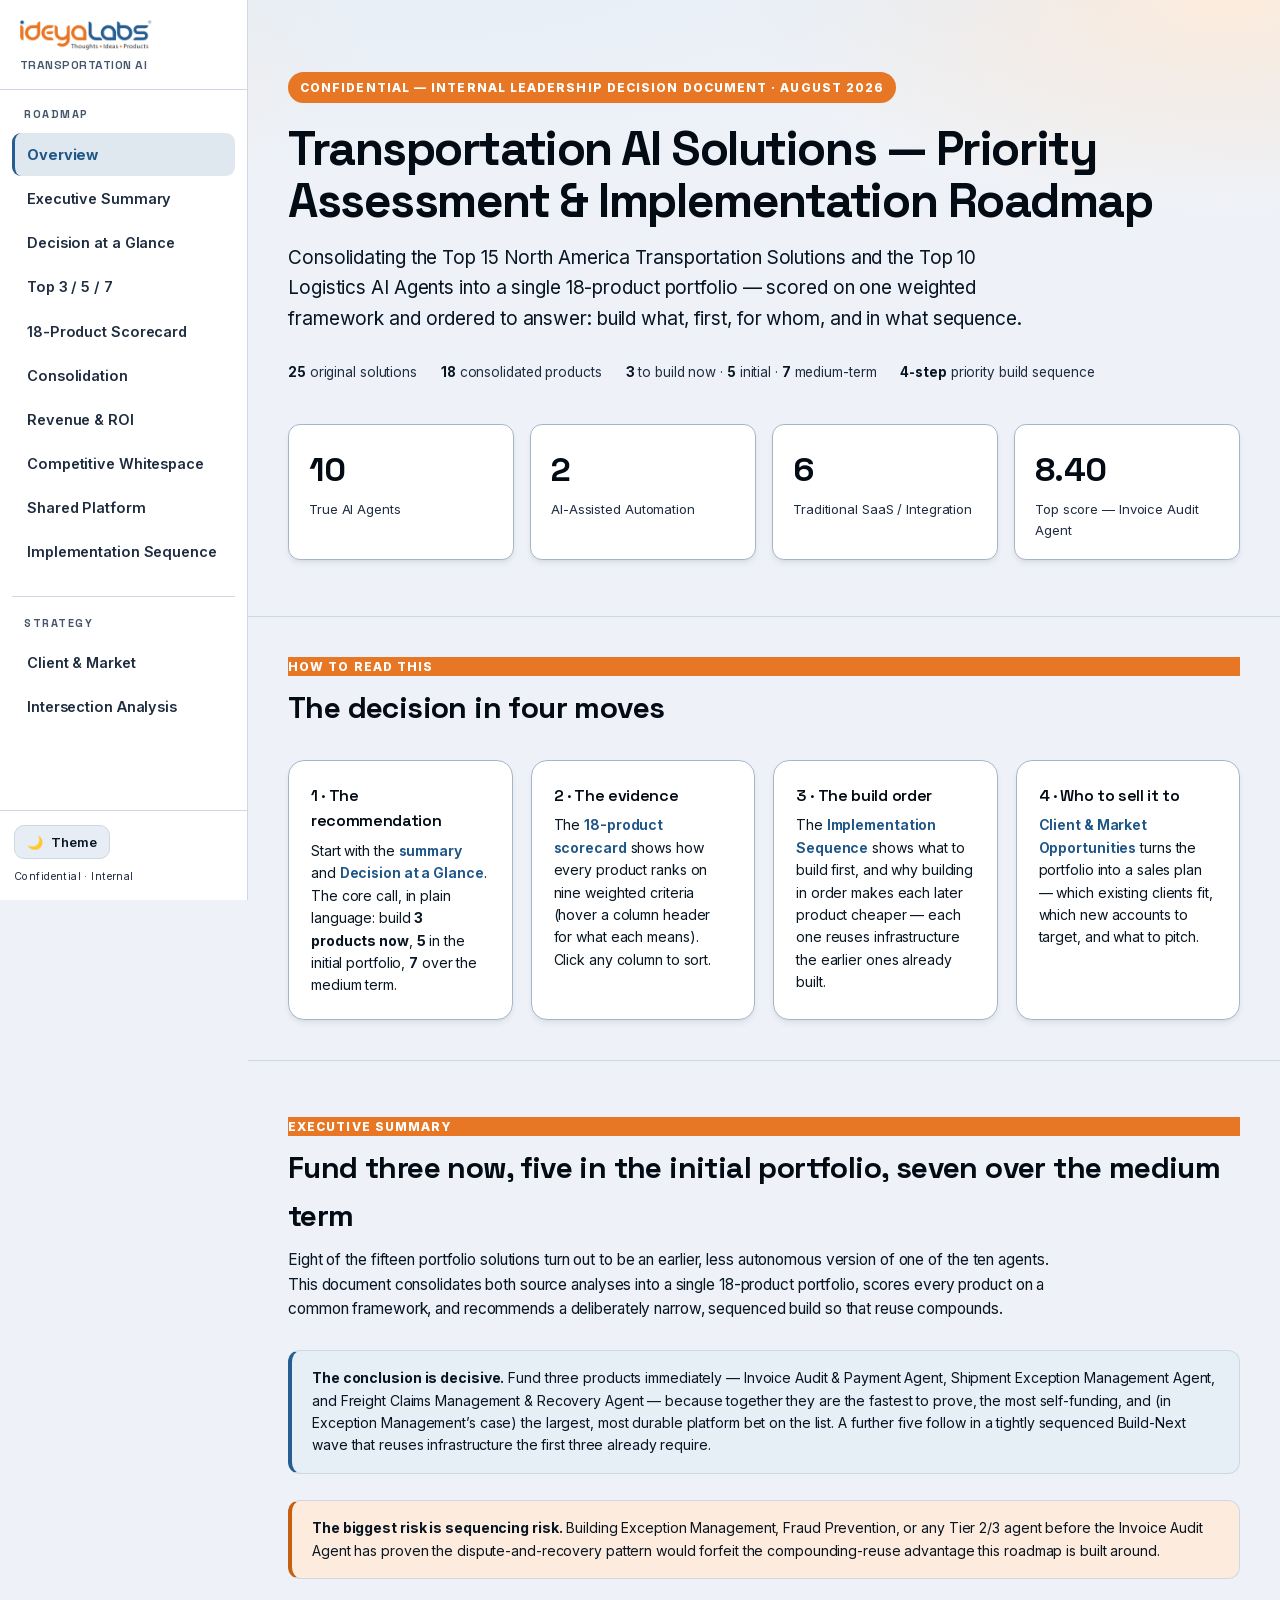
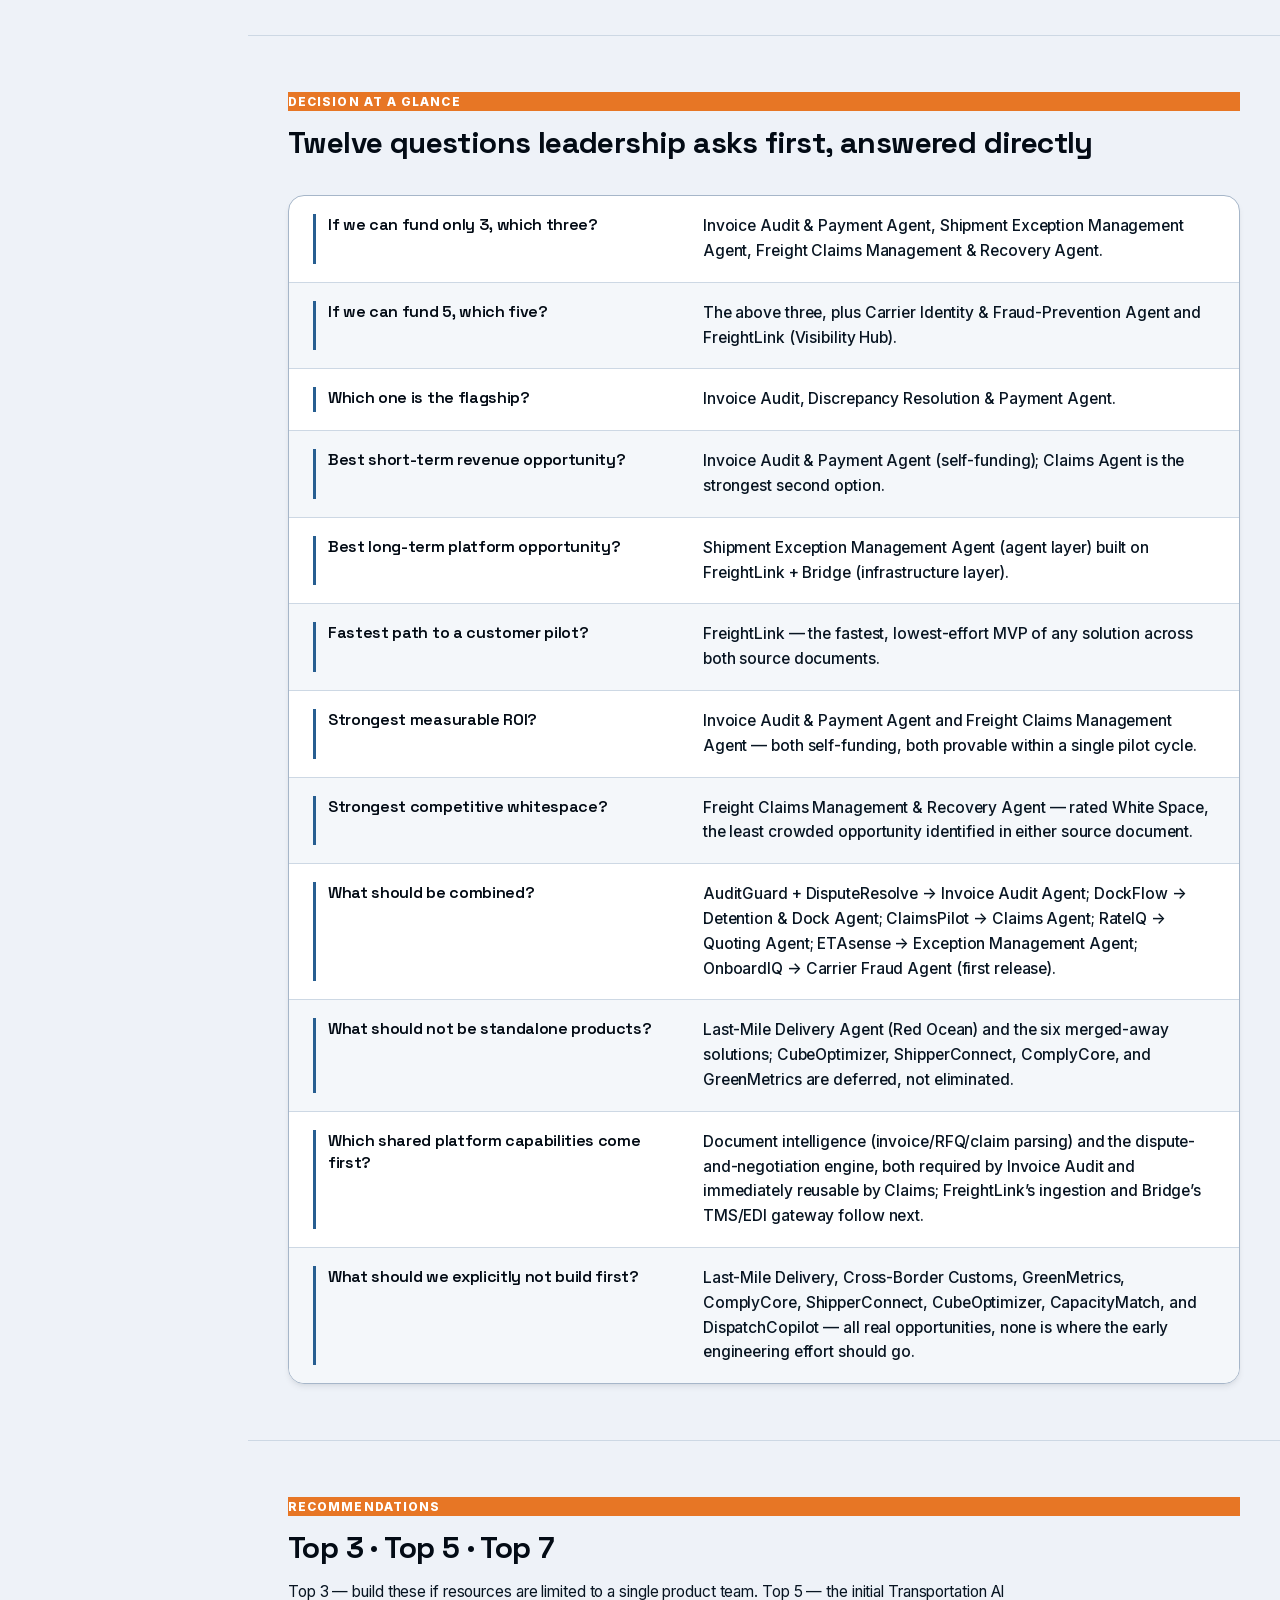
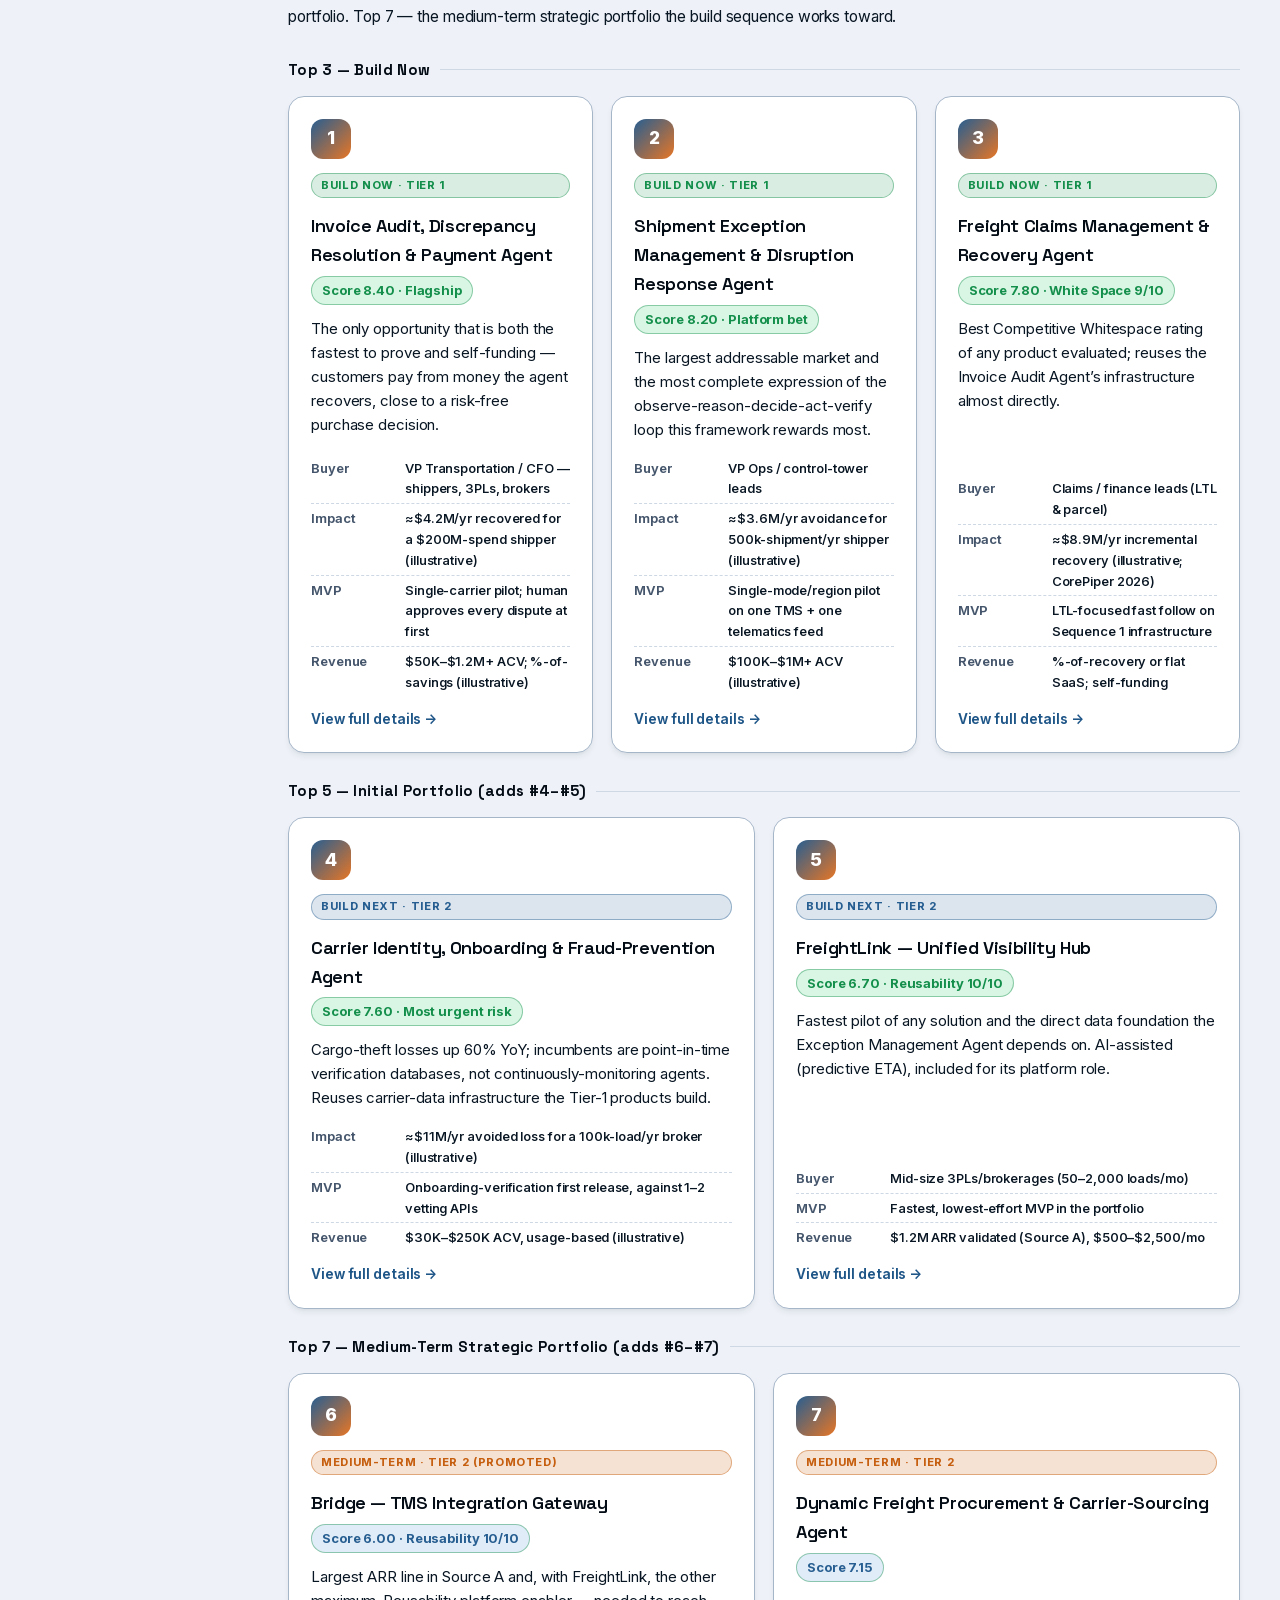
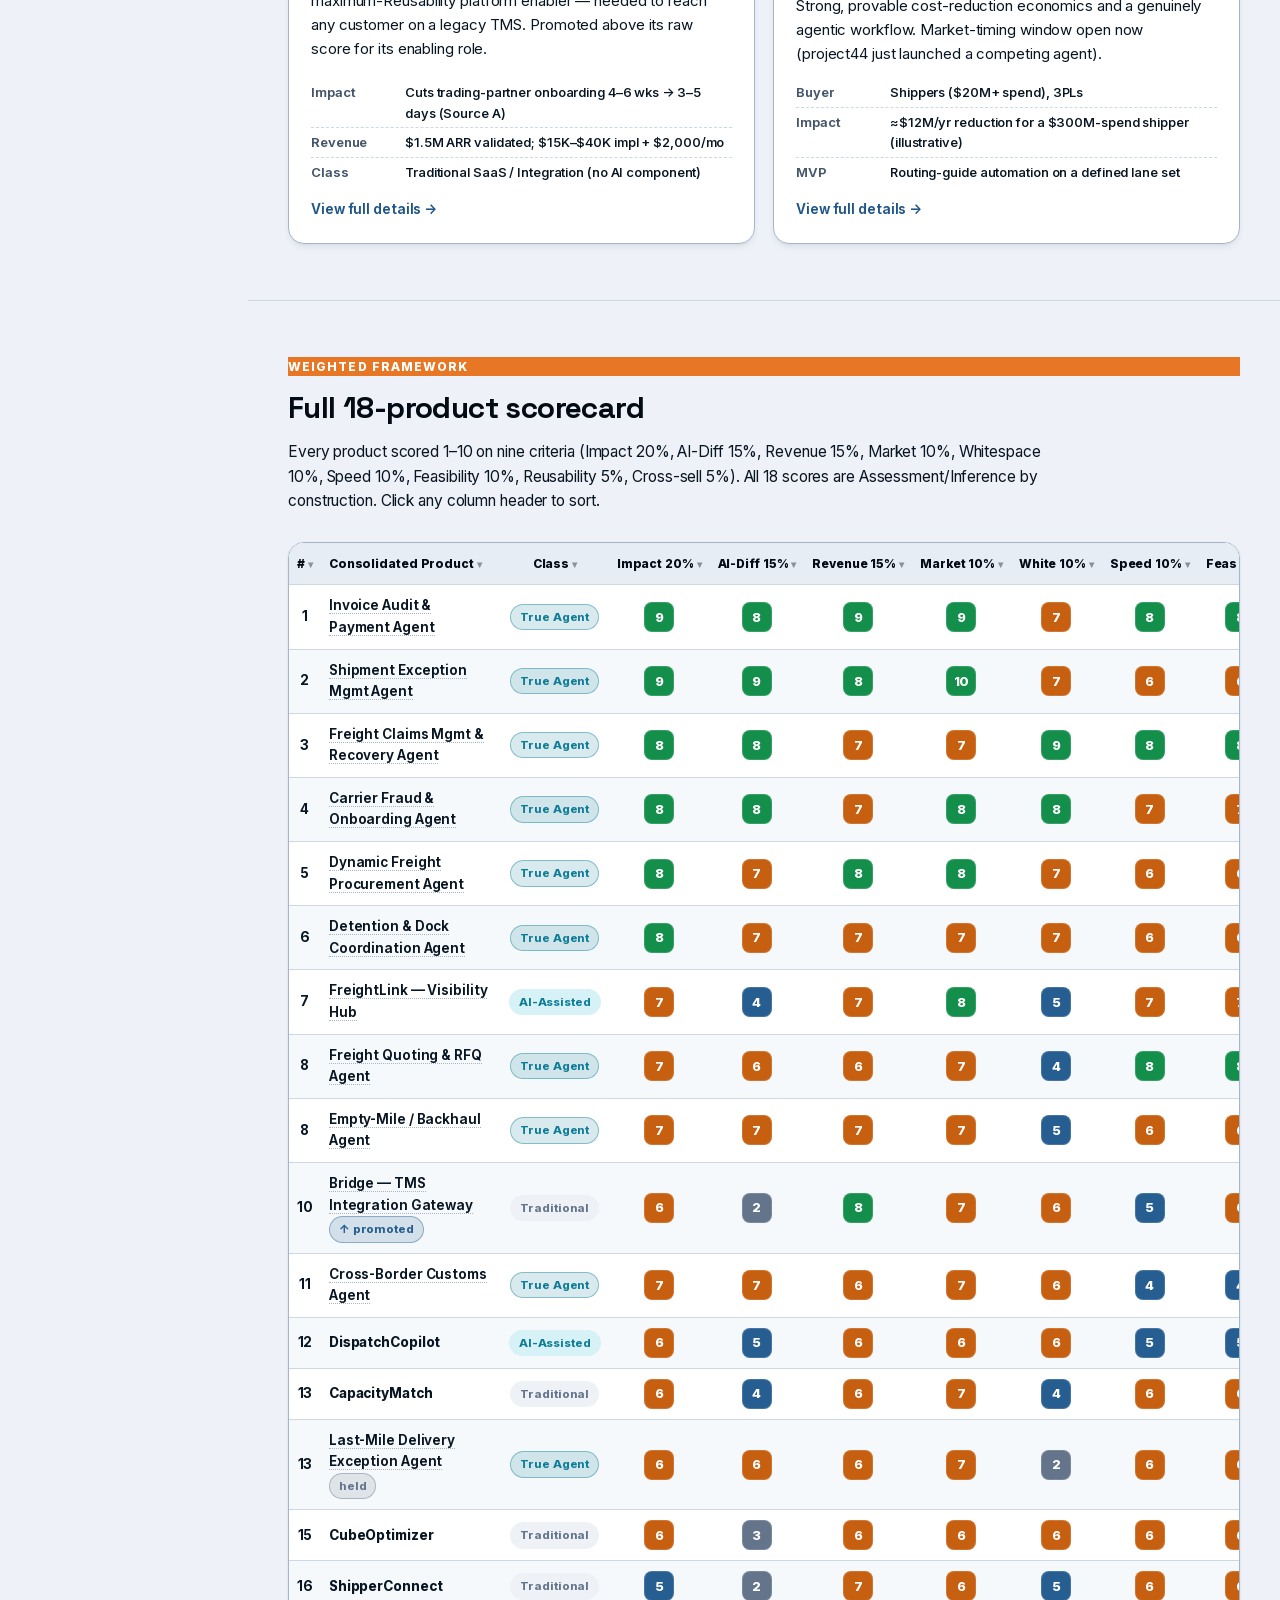
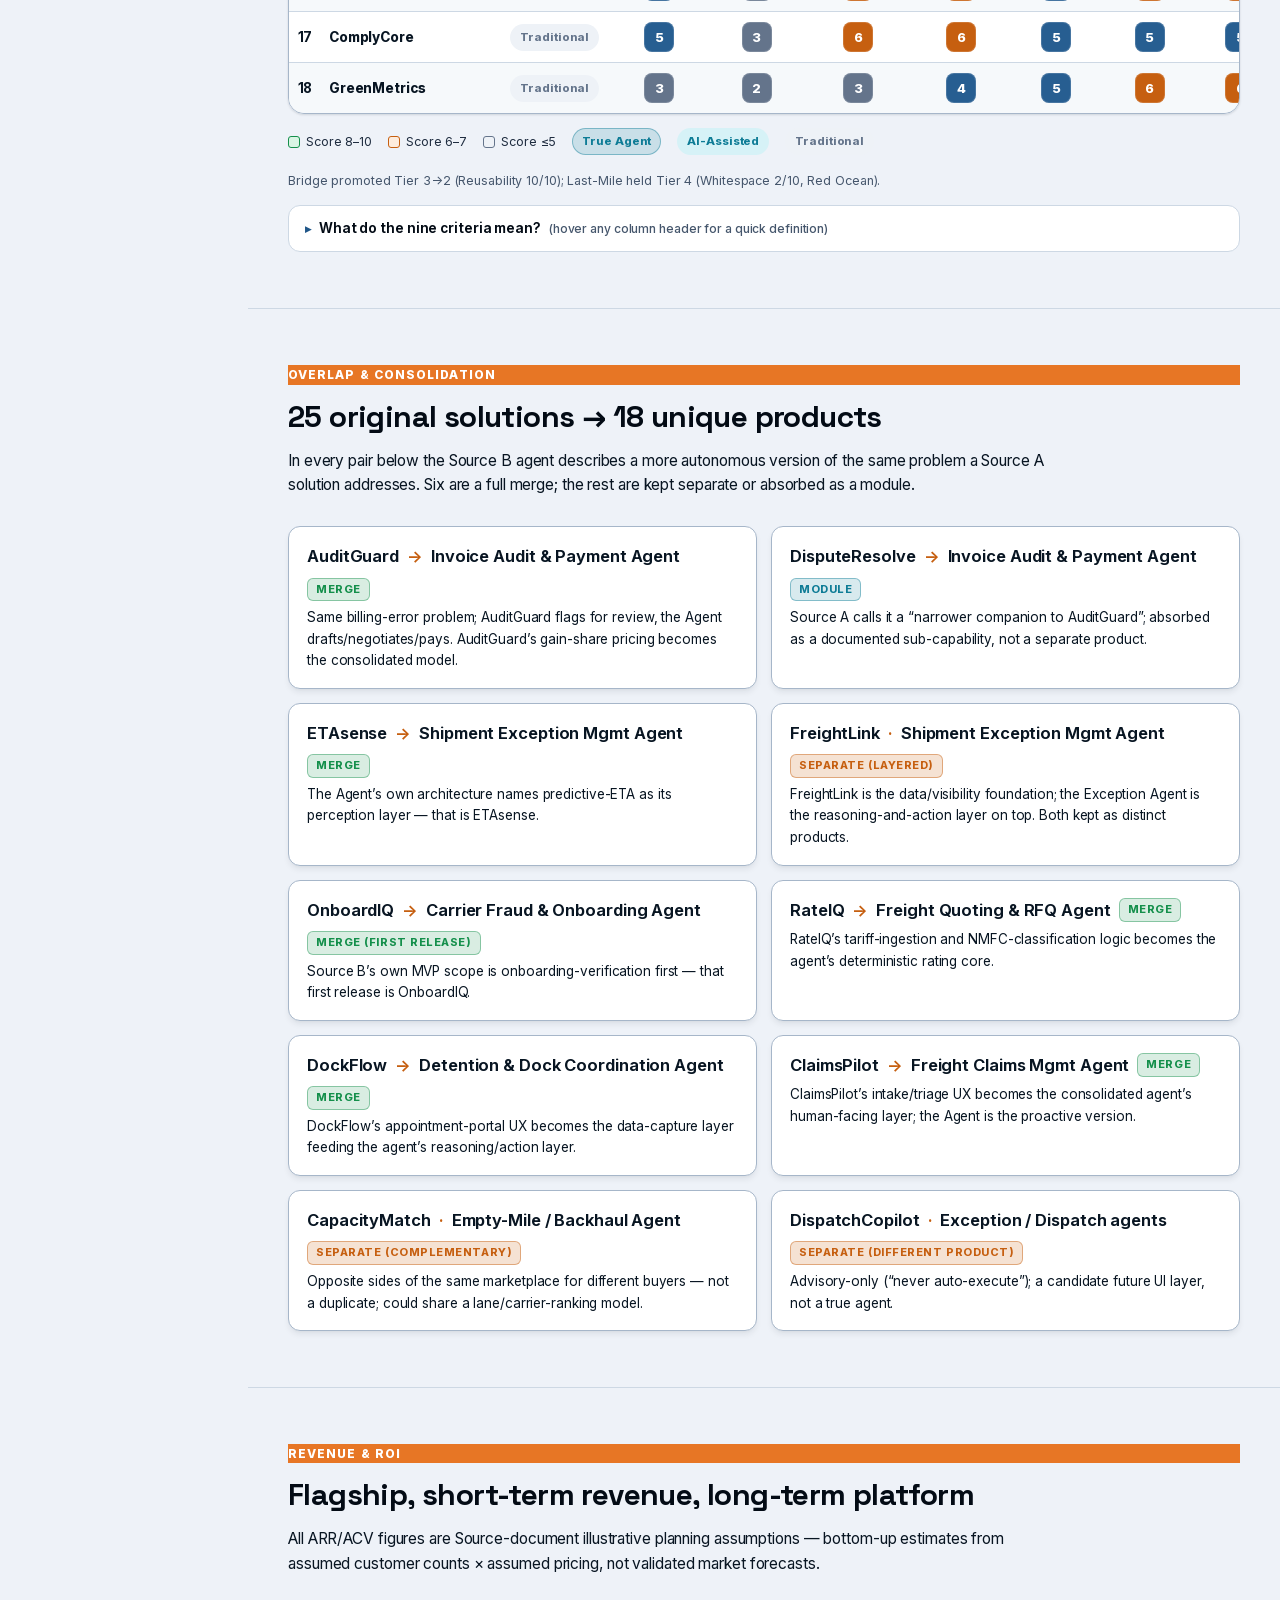
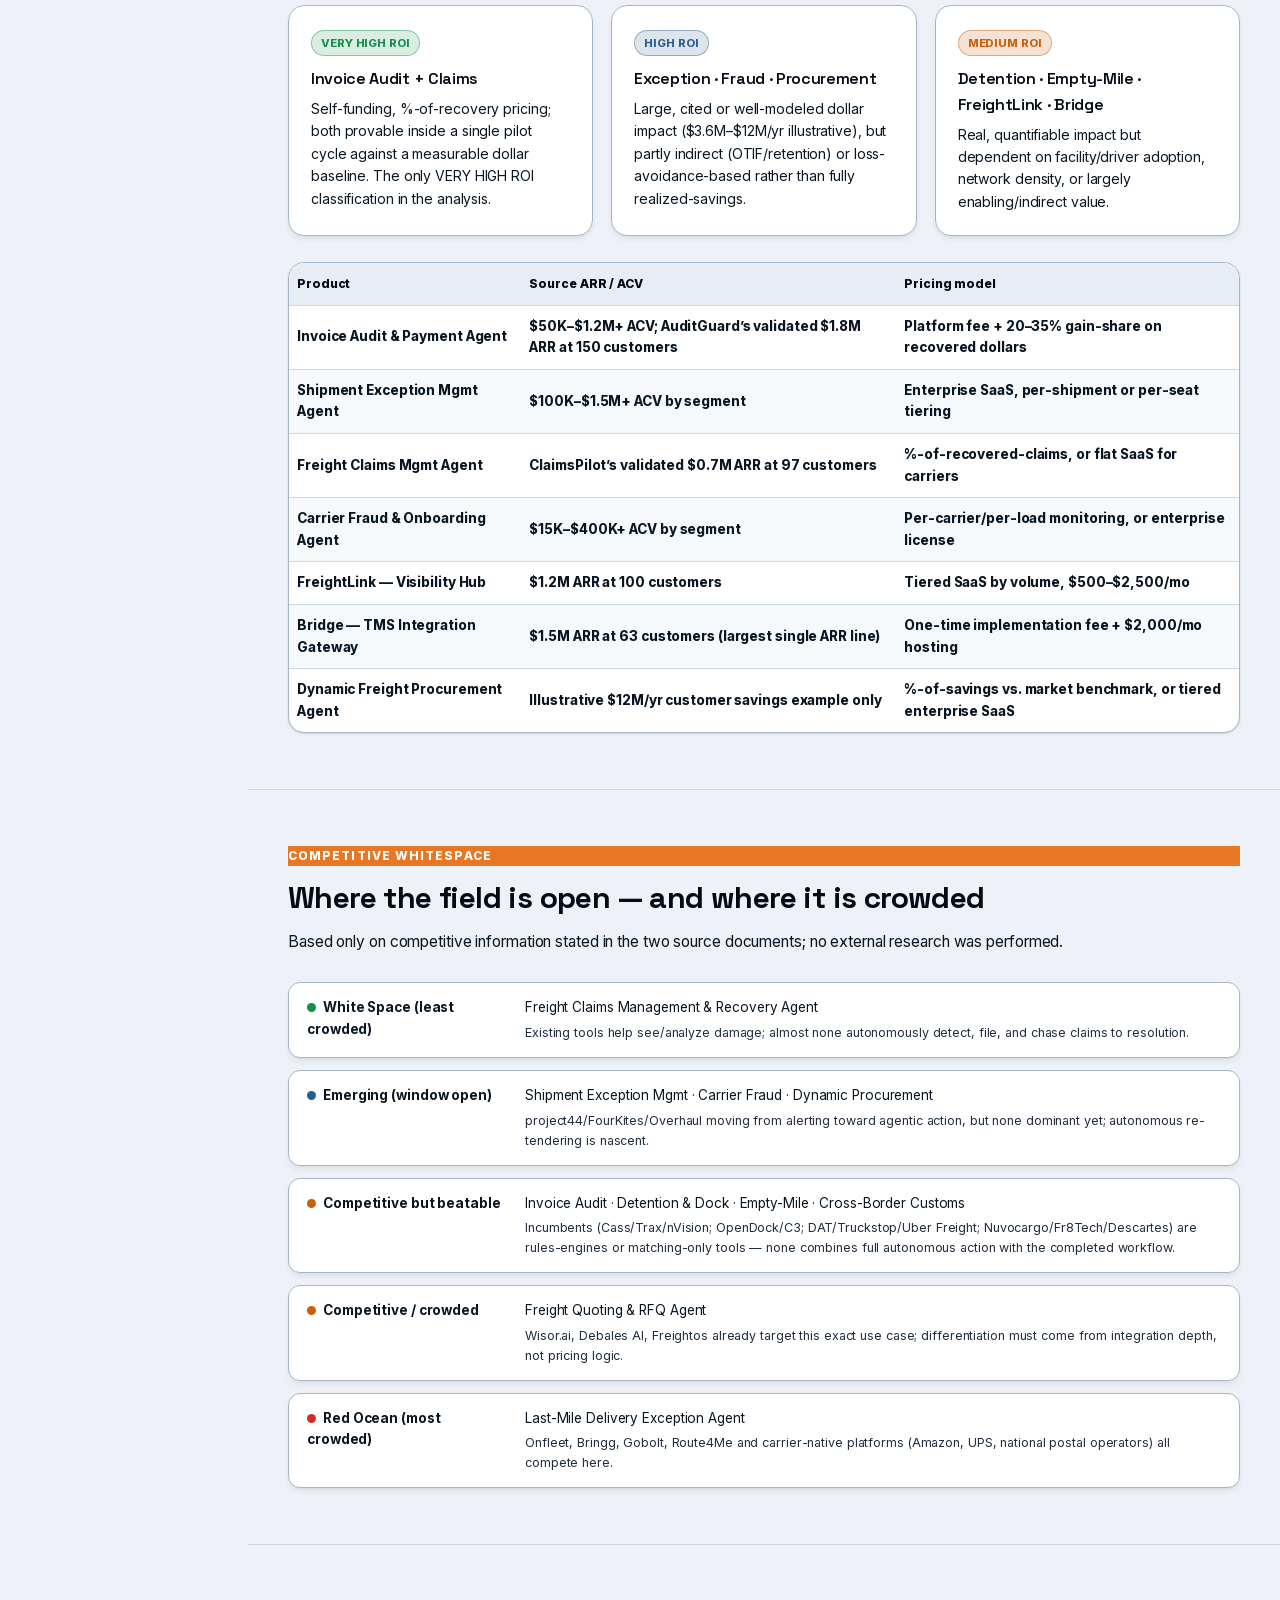
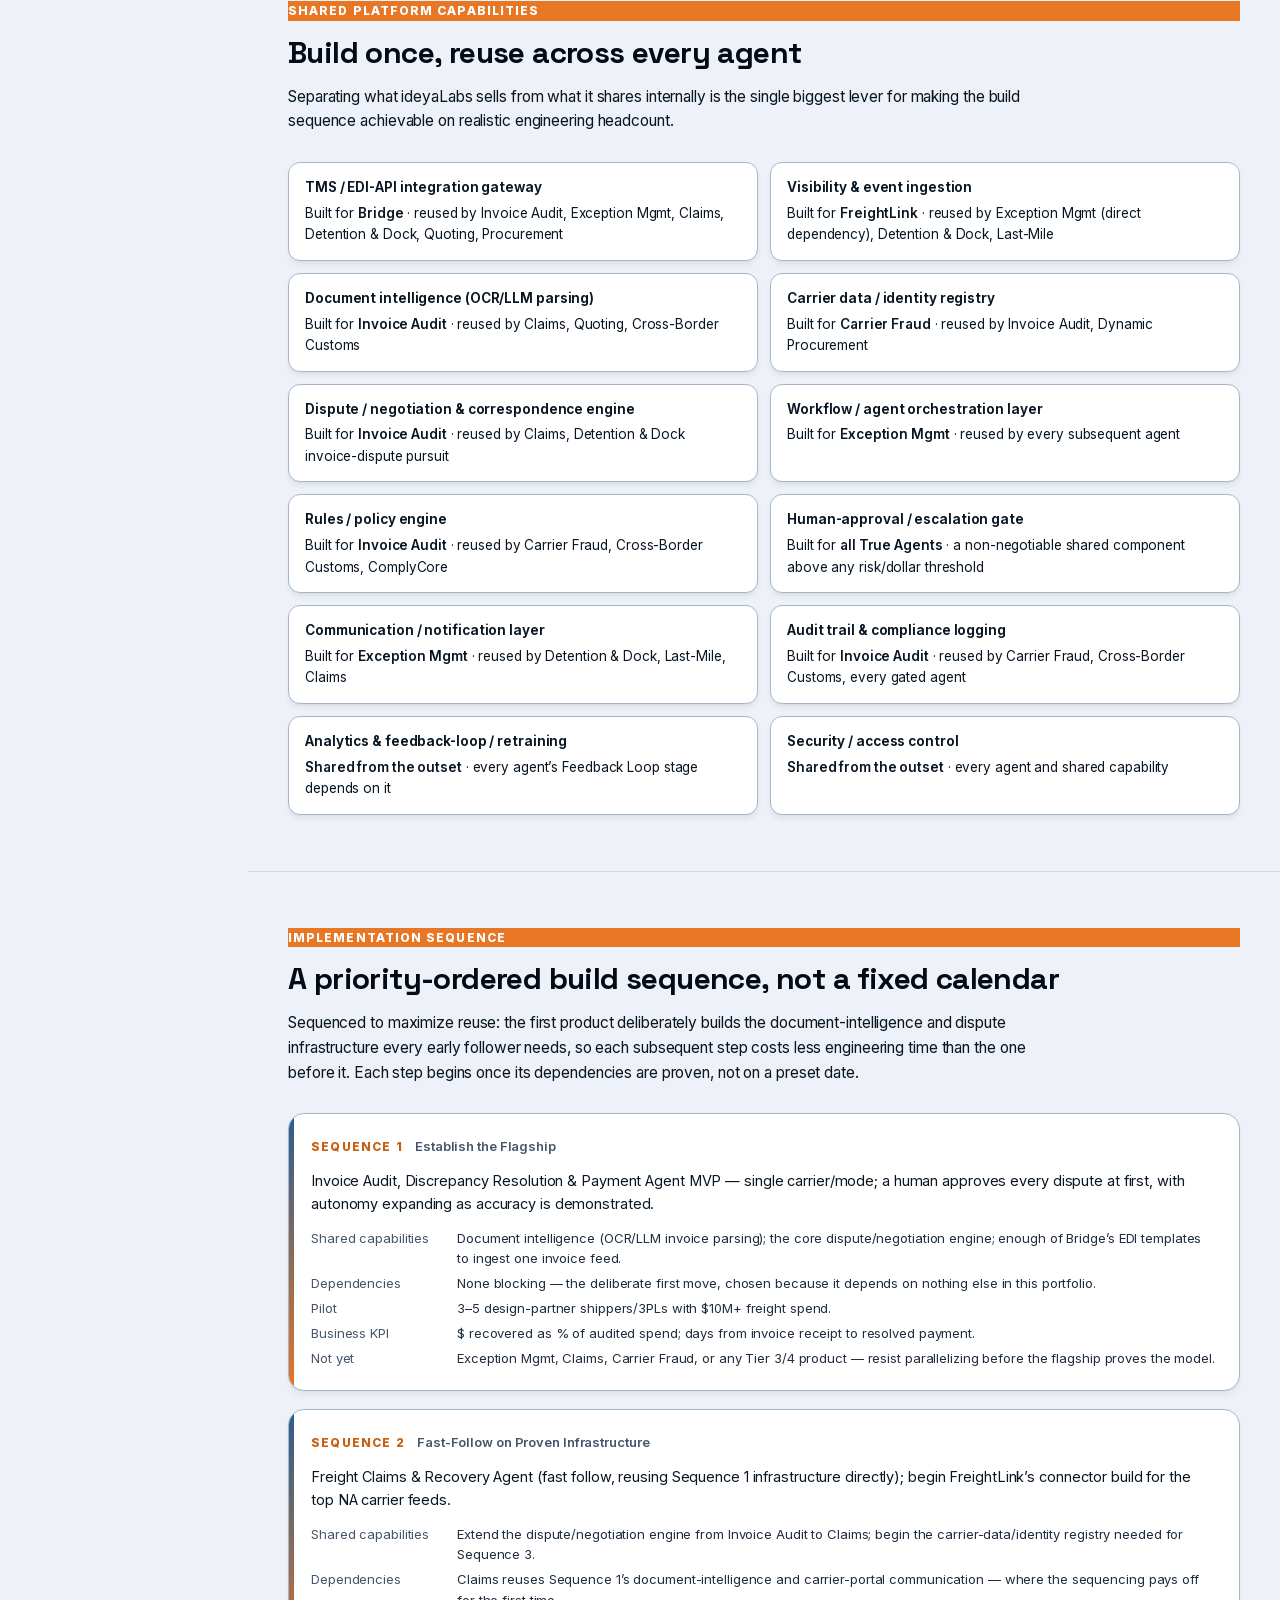
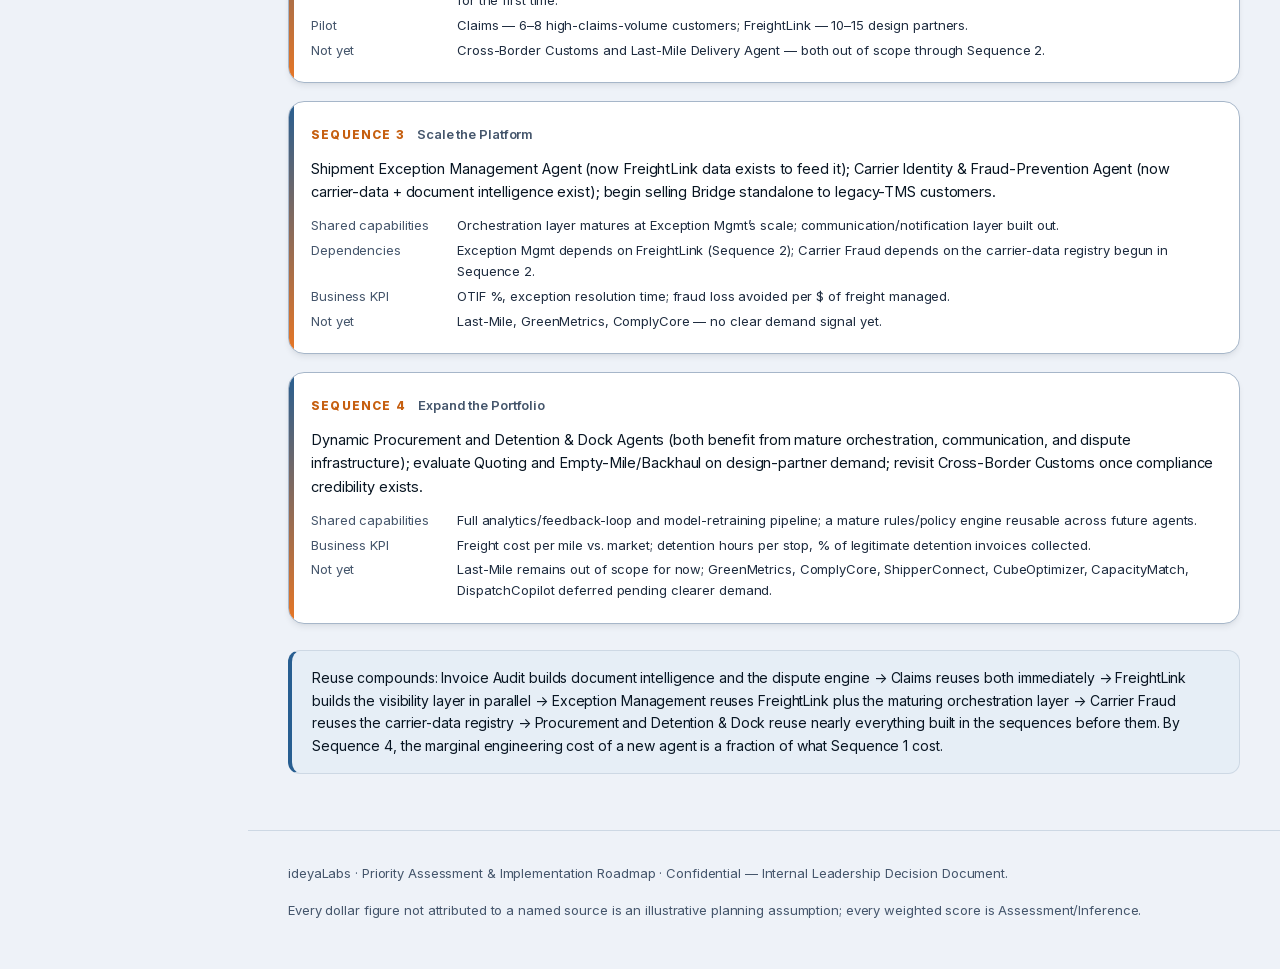
==== index.html @ 31813a2a "Fix scroll-spy off-by-one + click race (v25) - Use a viewport-fraction reference line (~35% of heigh" ====
<!DOCTYPE html>
<html lang="en" data-theme="light">
<head>
<meta charset="UTF-8" />
<meta name="viewport" content="width=device-width, initial-scale=1.0" />
<title>ideyaLabs Transportation AI — Priority Assessment & Implementation Roadmap</title>
<meta name="description" content="Consolidating the Top 15 Transportation Solutions and Top 10 Logistics AI Agents into a focused, sequenced product investment strategy." />
<link rel="icon" href="assets/ideyalabs-logo.png" />
<link rel="stylesheet" href="fonts.css?v=25" />
<link rel="stylesheet" href="styles.css?v=25" />
<script>
(function(){try{var t=localStorage.getItem('theme')||((window.matchMedia&&window.matchMedia('(prefers-color-scheme: dark)').matches)?'dark':'light');document.documentElement.setAttribute('data-theme',t);}catch(e){}})();
</script>
</head>
<body>

<header class="site-header">
  <div class="wrap">
    <a class="brand-mark" href="#top" aria-label="ideyaLabs home">
      <img class="brand-logo" src="assets/ideyalabs-logo.png" alt="ideyaLabs" />
      <span class="brand-sep" aria-hidden="true"></span>
      <span class="brand-context">Transportation AI Roadmap</span>
    </a>
    <nav class="nav" aria-label="Section navigation">
      <a href="#summary">Summary</a>
      <a href="#recommendations">Top 3/5/7</a>
      <a href="#scorecard">Scorecard</a>
      <a href="#sequence">Sequence</a>
      <div class="nav-more">
        <button class="nav-more-btn" type="button" aria-haspopup="true" aria-expanded="false">Sections <span class="caret">▾</span></button>
        <div class="nav-more-menu">
          <a href="#glance">At a Glance</a>
          <a href="#consolidation">Consolidation</a>
          <a href="#revenue">Revenue &amp; ROI</a>
          <a href="#whitespace">Whitespace</a>
          <a href="#platform">Platform</a>
        </div>
      </div>
      <a href="market.html">Client &amp; Market</a>
      <a href="intersection.html">Intersection</a>
    </nav>
    <button id="themeToggle" class="theme-toggle" type="button" aria-label="Toggle theme">🌙</button>
  </div>
</header>

<main id="top">

<!-- HERO -->
<section class="hero" aria-labelledby="hero-title">
  <div class="wrap">
    <div class="eyebrow">Confidential — Internal Leadership Decision Document · August 2026</div>
    <h1 id="hero-title">Transportation AI Solutions — Priority Assessment &amp; Implementation Roadmap</h1>
    <p class="lede">Consolidating the Top 15 North America Transportation Solutions and the Top 10 Logistics AI Agents into a single 18-product portfolio — scored on one weighted framework and ordered to answer: build what, first, for whom, and in what sequence.</p>
    <div class="hero-meta">
      <span><strong>25</strong> original solutions</span>
      <span><strong>18</strong> consolidated products</span>
      <span><strong>3</strong> to build now · <strong>5</strong> initial · <strong>7</strong> medium-term</span>
      <span><strong>4-step</strong> priority build sequence</span>
    </div>
    <div class="stat-row">
      <div class="stat"><div class="num">10</div><div class="lbl">True AI Agents</div></div>
      <div class="stat"><div class="num">2</div><div class="lbl">AI-Assisted Automation</div></div>
      <div class="stat"><div class="num">6</div><div class="lbl">Traditional SaaS / Integration</div></div>
      <div class="stat"><div class="num">8.40</div><div class="lbl">Top score — Invoice Audit Agent</div></div>
    </div>
  </div>
</section>

<!-- READING GUIDE -->
<section id="guide" aria-labelledby="guide-h" style="padding-top:40px;padding-bottom:40px">
  <div class="wrap">
    <div class="section-head">
      <div class="kicker">How to read this</div>
      <h2 id="guide-h">The decision in four moves</h2>
    </div>
    <div class="grid grid-4">
      <div class="card"><h3 style="margin:0 0 6px;font-size:16px">1 · The recommendation</h3><p style="margin:0;color:var(--text-muted);font-size:14px">Start with the <a href="#summary">summary</a> and <a href="#glance">Decision at a Glance</a>. The core call, in plain language: build <strong>3 products now</strong>, <strong>5</strong> in the initial portfolio, <strong>7</strong> over the medium term.</p></div>
      <div class="card"><h3 style="margin:0 0 6px;font-size:16px">2 · The evidence</h3><p style="margin:0;color:var(--text-muted);font-size:14px">The <a href="#scorecard">18-product scorecard</a> shows how every product ranks on nine weighted criteria (hover a column header for what each means). Click any column to sort.</p></div>
      <div class="card"><h3 style="margin:0 0 6px;font-size:16px">3 · The build order</h3><p style="margin:0;color:var(--text-muted);font-size:14px">The <a href="#sequence">Implementation Sequence</a> shows what to build first, and why building in order makes each later product cheaper — each one reuses infrastructure the earlier ones already built.</p></div>
      <div class="card"><h3 style="margin:0 0 6px;font-size:16px">4 · Who to sell it to</h3><p style="margin:0;color:var(--text-muted);font-size:14px"><a href="market.html">Client &amp; Market Opportunities</a> turns the portfolio into a sales plan — which existing clients fit, which new accounts to target, and what to pitch.</p></div>
    </div>
  </div>
</section>

<!-- EXECUTIVE SUMMARY -->
<section id="summary" aria-labelledby="summary-h">
  <div class="wrap">
    <div class="section-head">
      <div class="kicker">Executive Summary</div>
      <h2 id="summary-h">Fund three now, five in the initial portfolio, seven over the medium term</h2>
      <p>Eight of the fifteen portfolio solutions turn out to be an earlier, less autonomous version of one of the ten agents. This document consolidates both source analyses into a single 18-product portfolio, scores every product on a common framework, and recommends a deliberately narrow, sequenced build so that reuse compounds.</p>
    </div>
    <div class="callout">
      <strong>The conclusion is decisive.</strong> Fund three products immediately — Invoice Audit &amp; Payment Agent, Shipment Exception Management Agent, and Freight Claims Management &amp; Recovery Agent — because together they are the fastest to prove, the most self-funding, and (in Exception Management’s case) the largest, most durable platform bet on the list. A further five follow in a tightly sequenced Build-Next wave that reuses infrastructure the first three already require.
    </div>
    <br/>
    <div class="callout warn">
      <strong>The biggest risk is sequencing risk.</strong> Building Exception Management, Fraud Prevention, or any Tier 2/3 agent before the Invoice Audit Agent has proven the dispute-and-recovery pattern would forfeit the compounding-reuse advantage this roadmap is built around.
    </div>
  </div>
</section>

<!-- DECISION AT A GLANCE -->
<section id="glance" aria-labelledby="glance-h">
  <div class="wrap">
    <div class="section-head">
      <div class="kicker">Decision at a Glance</div>
      <h2 id="glance-h">Twelve questions leadership asks first, answered directly</h2>
    </div>
    <div class="qa-list">
      <div class="qa-item"><div class="q">If we can fund only 3, which three?</div><div class="a">Invoice Audit &amp; Payment Agent, Shipment Exception Management Agent, Freight Claims Management &amp; Recovery Agent.</div></div>
      <div class="qa-item"><div class="q">If we can fund 5, which five?</div><div class="a">The above three, plus Carrier Identity &amp; Fraud-Prevention Agent and FreightLink (Visibility Hub).</div></div>
      <div class="qa-item"><div class="q">Which one is the flagship?</div><div class="a">Invoice Audit, Discrepancy Resolution &amp; Payment Agent.</div></div>
      <div class="qa-item"><div class="q">Best short-term revenue opportunity?</div><div class="a">Invoice Audit &amp; Payment Agent (self-funding); Claims Agent is the strongest second option.</div></div>
      <div class="qa-item"><div class="q">Best long-term platform opportunity?</div><div class="a">Shipment Exception Management Agent (agent layer) built on FreightLink + Bridge (infrastructure layer).</div></div>
      <div class="qa-item"><div class="q">Fastest path to a customer pilot?</div><div class="a">FreightLink — the fastest, lowest-effort MVP of any solution across both source documents.</div></div>
      <div class="qa-item"><div class="q">Strongest measurable ROI?</div><div class="a">Invoice Audit &amp; Payment Agent and Freight Claims Management Agent — both self-funding, both provable within a single pilot cycle.</div></div>
      <div class="qa-item"><div class="q">Strongest competitive whitespace?</div><div class="a">Freight Claims Management &amp; Recovery Agent — rated White Space, the least crowded opportunity identified in either source document.</div></div>
      <div class="qa-item"><div class="q">What should be combined?</div><div class="a">AuditGuard + DisputeResolve → Invoice Audit Agent; DockFlow → Detention &amp; Dock Agent; ClaimsPilot → Claims Agent; RateIQ → Quoting Agent; ETAsense → Exception Management Agent; OnboardIQ → Carrier Fraud Agent (first release).</div></div>
      <div class="qa-item"><div class="q">What should not be standalone products?</div><div class="a">Last-Mile Delivery Agent (Red Ocean) and the six merged-away solutions; CubeOptimizer, ShipperConnect, ComplyCore, and GreenMetrics are deferred, not eliminated.</div></div>
      <div class="qa-item"><div class="q">Which shared platform capabilities come first?</div><div class="a">Document intelligence (invoice/RFQ/claim parsing) and the dispute-and-negotiation engine, both required by Invoice Audit and immediately reusable by Claims; FreightLink’s ingestion and Bridge’s TMS/EDI gateway follow next.</div></div>
      <div class="qa-item"><div class="q">What should we explicitly not build first?</div><div class="a">Last-Mile Delivery, Cross-Border Customs, GreenMetrics, ComplyCore, ShipperConnect, CubeOptimizer, CapacityMatch, and DispatchCopilot — all real opportunities, none is where the early engineering effort should go.</div></div>
    </div>
  </div>
</section>

<!-- TOP 3 / 5 / 7 -->
<section id="recommendations" aria-labelledby="rec-h">
  <div class="wrap">
    <div class="section-head">
      <div class="kicker">Recommendations</div>
      <h2 id="rec-h">Top 3 · Top 5 · Top 7</h2>
      <p>Top 3 — build these if resources are limited to a single product team. Top 5 — the initial Transportation AI portfolio. Top 7 — the medium-term strategic portfolio the build sequence works toward.</p>
    </div>

    <h3 class="tier-heading">Top 3 — Build Now</h3>
    <div class="grid grid-3">
      <div class="card rec-card">
        <div class="rank-badge">1</div>
        <div class="wave-tag wave-now">Build Now · Tier 1</div>
        <h3>Invoice Audit, Discrepancy Resolution &amp; Payment Agent</h3>
        <div class="score-pill">Score 8.40 · Flagship</div>
        <p>The only opportunity that is both the fastest to prove and self-funding — customers pay from money the agent recovers, close to a risk-free purchase decision.</p>
        <ul class="detail-list">
          <li><span class="k">Buyer</span><span class="v">VP Transportation / CFO — shippers, 3PLs, brokers</span></li>
          <li><span class="k">Impact</span><span class="v">≈$4.2M/yr recovered for a $200M-spend shipper (illustrative)</span></li>
          <li><span class="k">MVP</span><span class="v">Single-carrier pilot; human approves every dispute at first</span></li>
          <li><span class="k">Revenue</span><span class="v">$50K–$1.2M+ ACV; %-of-savings (illustrative)</span></li>
        </ul>
        <a class="detail-cta" href="detail.html?id=invoice-audit">View full details →</a>
      </div>
      <div class="card rec-card">
        <div class="rank-badge">2</div>
        <div class="wave-tag wave-now">Build Now · Tier 1</div>
        <h3>Shipment Exception Management &amp; Disruption Response Agent</h3>
        <div class="score-pill">Score 8.20 · Platform bet</div>
        <p>The largest addressable market and the most complete expression of the observe-reason-decide-act-verify loop this framework rewards most.</p>
        <ul class="detail-list">
          <li><span class="k">Buyer</span><span class="v">VP Ops / control-tower leads</span></li>
          <li><span class="k">Impact</span><span class="v">≈$3.6M/yr avoidance for 500k-shipment/yr shipper (illustrative)</span></li>
          <li><span class="k">MVP</span><span class="v">Single-mode/region pilot on one TMS + one telematics feed</span></li>
          <li><span class="k">Revenue</span><span class="v">$100K–$1M+ ACV (illustrative)</span></li>
        </ul>
        <a class="detail-cta" href="detail.html?id=exception-mgmt">View full details →</a>
      </div>
      <div class="card rec-card">
        <div class="rank-badge">3</div>
        <div class="wave-tag wave-now">Build Now · Tier 1</div>
        <h3>Freight Claims Management &amp; Recovery Agent</h3>
        <div class="score-pill">Score 7.80 · White Space 9/10</div>
        <p>Best Competitive Whitespace rating of any product evaluated; reuses the Invoice Audit Agent’s infrastructure almost directly.</p>
        <ul class="detail-list">
          <li><span class="k">Buyer</span><span class="v">Claims / finance leads (LTL &amp; parcel)</span></li>
          <li><span class="k">Impact</span><span class="v">≈$8.9M/yr incremental recovery (illustrative; CorePiper 2026)</span></li>
          <li><span class="k">MVP</span><span class="v">LTL-focused fast follow on Sequence 1 infrastructure</span></li>
          <li><span class="k">Revenue</span><span class="v">%-of-recovery or flat SaaS; self-funding</span></li>
        </ul>
        <a class="detail-cta" href="detail.html?id=claims">View full details →</a>
      </div>
    </div>

    <h3 class="tier-heading">Top 5 — Initial Portfolio (adds #4–#5)</h3>
    <div class="grid grid-2">
      <div class="card rec-card">
        <div class="rank-badge">4</div>
        <div class="wave-tag wave-next">Build Next · Tier 2</div>
        <h3>Carrier Identity, Onboarding &amp; Fraud-Prevention Agent</h3>
        <div class="score-pill">Score 7.60 · Most urgent risk</div>
        <p>Cargo-theft losses up 60% YoY; incumbents are point-in-time verification databases, not continuously-monitoring agents. Reuses carrier-data infrastructure the Tier-1 products build.</p>
        <ul class="detail-list">
          <li><span class="k">Impact</span><span class="v">≈$11M/yr avoided loss for a 100k-load/yr broker (illustrative)</span></li>
          <li><span class="k">MVP</span><span class="v">Onboarding-verification first release, against 1–2 vetting APIs</span></li>
          <li><span class="k">Revenue</span><span class="v">$30K–$250K ACV, usage-based (illustrative)</span></li>
        </ul>
        <a class="detail-cta" href="detail.html?id=carrier-fraud">View full details →</a>
      </div>
      <div class="card rec-card">
        <div class="rank-badge">5</div>
        <div class="wave-tag wave-next">Build Next · Tier 2</div>
        <h3>FreightLink — Unified Visibility Hub</h3>
        <div class="score-pill">Score 6.70 · Reusability 10/10</div>
        <p>Fastest pilot of any solution and the direct data foundation the Exception Management Agent depends on. AI-assisted (predictive ETA), included for its platform role.</p>
        <ul class="detail-list">
          <li><span class="k">Buyer</span><span class="v">Mid-size 3PLs/brokerages (50–2,000 loads/mo)</span></li>
          <li><span class="k">MVP</span><span class="v">Fastest, lowest-effort MVP in the portfolio</span></li>
          <li><span class="k">Revenue</span><span class="v">$1.2M ARR validated (Source A), $500–$2,500/mo</span></li>
        </ul>
        <a class="detail-cta" href="detail.html?id=freightlink">View full details →</a>
      </div>
    </div>

    <h3 class="tier-heading">Top 7 — Medium-Term Strategic Portfolio (adds #6–#7)</h3>
    <div class="grid grid-2">
      <div class="card rec-card">
        <div class="rank-badge">6</div>
        <div class="wave-tag wave-med">Medium-Term · Tier 2 (promoted)</div>
        <h3>Bridge — TMS Integration Gateway</h3>
        <div class="score-pill" style="background:var(--tier2-soft);color:var(--tier2)">Score 6.00 · Reusability 10/10</div>
        <p>Largest ARR line in Source A and, with FreightLink, the other maximum-Reusability platform enabler — needed to reach any customer on a legacy TMS. Promoted above its raw score for its enabling role.</p>
        <ul class="detail-list">
          <li><span class="k">Impact</span><span class="v">Cuts trading-partner onboarding 4–6 wks → 3–5 days (Source A)</span></li>
          <li><span class="k">Revenue</span><span class="v">$1.5M ARR validated; $15K–$40K impl + $2,000/mo</span></li>
          <li><span class="k">Class</span><span class="v">Traditional SaaS / Integration (no AI component)</span></li>
        </ul>
        <a class="detail-cta" href="detail.html?id=bridge">View full details →</a>
      </div>
      <div class="card rec-card">
        <div class="rank-badge">7</div>
        <div class="wave-tag wave-med">Medium-Term · Tier 2</div>
        <h3>Dynamic Freight Procurement &amp; Carrier-Sourcing Agent</h3>
        <div class="score-pill" style="background:var(--tier2-soft);color:var(--tier2)">Score 7.15</div>
        <p>Strong, provable cost-reduction economics and a genuinely agentic workflow. Market-timing window open now (project44 just launched a competing agent).</p>
        <ul class="detail-list">
          <li><span class="k">Buyer</span><span class="v">Shippers ($20M+ spend), 3PLs</span></li>
          <li><span class="k">Impact</span><span class="v">≈$12M/yr reduction for a $300M-spend shipper (illustrative)</span></li>
          <li><span class="k">MVP</span><span class="v">Routing-guide automation on a defined lane set</span></li>
        </ul>
        <a class="detail-cta" href="detail.html?id=procurement">View full details →</a>
      </div>
    </div>
  </div>
</section>

<!-- SCORECARD -->
<section id="scorecard" aria-labelledby="score-h">
  <div class="wrap-wide">
    <div class="section-head">
      <div class="kicker">Weighted Framework</div>
      <h2 id="score-h">Full 18-product scorecard</h2>
      <p>Every product scored 1–10 on nine criteria (Impact 20%, AI-Diff 15%, Revenue 15%, Market 10%, Whitespace 10%, Speed 10%, Feasibility 10%, Reusability 5%, Cross-sell 5%). All 18 scores are Assessment/Inference by construction. Click any column header to sort.</p>
    </div>
    <div class="table-wrap">
      <table class="score" aria-label="18-product weighted scorecard">
        <thead id="scoreHead"></thead>
        <tbody id="scoreBody"></tbody>
      </table>
    </div>
    <div class="legend">
      <span><span class="swatch" style="background:var(--tier1-soft);border:1px solid var(--tier1)"></span>Score 8–10</span>
      <span><span class="swatch" style="background:var(--tier3-soft);border:1px solid var(--tier3)"></span>Score 6–7</span>
      <span><span class="swatch" style="background:var(--tier4-soft);border:1px solid var(--tier4)"></span>Score ≤5</span>
      <span><span class="badge agent">True Agent</span></span>
      <span><span class="badge assisted">AI-Assisted</span></span>
      <span><span class="badge saas">Traditional</span></span>
      <span style="color:var(--text-faint)">Bridge promoted Tier 3→2 (Reusability 10/10); Last-Mile held Tier 4 (Whitespace 2/10, Red Ocean).</span>
    </div>
    <details class="criteria-explainer">
      <summary>What do the nine criteria mean? <span class="hint">(hover any column header for a quick definition)</span></summary>
      <div id="criteria-glossary" class="criteria-grid"></div>
    </details>
  </div>
</section>

<!-- CONSOLIDATION -->
<section id="consolidation" aria-labelledby="cons-h">
  <div class="wrap">
    <div class="section-head">
      <div class="kicker">Overlap &amp; Consolidation</div>
      <h2 id="cons-h">25 original solutions → 18 unique products</h2>
      <p>In every pair below the Source B agent describes a more autonomous version of the same problem a Source A solution addresses. Six are a full merge; the rest are kept separate or absorbed as a module.</p>
    </div>
    <div class="merge-grid">
      <div class="merge-item"><div class="flow">AuditGuard <span class="arrow">→</span> Invoice Audit &amp; Payment Agent <span class="dispo merge">Merge</span></div><p>Same billing-error problem; AuditGuard flags for review, the Agent drafts/negotiates/pays. AuditGuard’s gain-share pricing becomes the consolidated model.</p></div>
      <div class="merge-item"><div class="flow">DisputeResolve <span class="arrow">→</span> Invoice Audit &amp; Payment Agent <span class="dispo module">Module</span></div><p>Source A calls it a “narrower companion to AuditGuard”; absorbed as a documented sub-capability, not a separate product.</p></div>
      <div class="merge-item"><div class="flow">ETAsense <span class="arrow">→</span> Shipment Exception Mgmt Agent <span class="dispo merge">Merge</span></div><p>The Agent’s own architecture names predictive-ETA as its perception layer — that is ETAsense.</p></div>
      <div class="merge-item"><div class="flow">FreightLink <span class="arrow">·</span> Shipment Exception Mgmt Agent <span class="dispo separate">Separate (layered)</span></div><p>FreightLink is the data/visibility foundation; the Exception Agent is the reasoning-and-action layer on top. Both kept as distinct products.</p></div>
      <div class="merge-item"><div class="flow">OnboardIQ <span class="arrow">→</span> Carrier Fraud &amp; Onboarding Agent <span class="dispo merge">Merge (first release)</span></div><p>Source B’s own MVP scope is onboarding-verification first — that first release is OnboardIQ.</p></div>
      <div class="merge-item"><div class="flow">RateIQ <span class="arrow">→</span> Freight Quoting &amp; RFQ Agent <span class="dispo merge">Merge</span></div><p>RateIQ’s tariff-ingestion and NMFC-classification logic becomes the agent’s deterministic rating core.</p></div>
      <div class="merge-item"><div class="flow">DockFlow <span class="arrow">→</span> Detention &amp; Dock Coordination Agent <span class="dispo merge">Merge</span></div><p>DockFlow’s appointment-portal UX becomes the data-capture layer feeding the agent’s reasoning/action layer.</p></div>
      <div class="merge-item"><div class="flow">ClaimsPilot <span class="arrow">→</span> Freight Claims Mgmt Agent <span class="dispo merge">Merge</span></div><p>ClaimsPilot’s intake/triage UX becomes the consolidated agent’s human-facing layer; the Agent is the proactive version.</p></div>
      <div class="merge-item"><div class="flow">CapacityMatch <span class="arrow">·</span> Empty-Mile / Backhaul Agent <span class="dispo separate">Separate (complementary)</span></div><p>Opposite sides of the same marketplace for different buyers — not a duplicate; could share a lane/carrier-ranking model.</p></div>
      <div class="merge-item"><div class="flow">DispatchCopilot <span class="arrow">·</span> Exception / Dispatch agents <span class="dispo separate">Separate (different product)</span></div><p>Advisory-only (“never auto-execute”); a candidate future UI layer, not a true agent.</p></div>
    </div>
  </div>
</section>

<!-- REVENUE & ROI -->
<section id="revenue" aria-labelledby="rev-h">
  <div class="wrap">
    <div class="section-head">
      <div class="kicker">Revenue &amp; ROI</div>
      <h2 id="rev-h">Flagship, short-term revenue, long-term platform</h2>
      <p>All ARR/ACV figures are Source-document illustrative planning assumptions — bottom-up estimates from assumed customer counts × assumed pricing, not validated market forecasts.</p>
    </div>
    <div class="grid grid-3">
      <div class="card">
        <span class="badge tier1">VERY HIGH ROI</span>
        <h3 style="margin:10px 0 6px;font-size:16px">Invoice Audit + Claims</h3>
        <p style="margin:0;color:var(--text-muted);font-size:14px">Self-funding, %-of-recovery pricing; both provable inside a single pilot cycle against a measurable dollar baseline. The only VERY HIGH ROI classification in the analysis.</p>
      </div>
      <div class="card">
        <span class="badge tier2">HIGH ROI</span>
        <h3 style="margin:10px 0 6px;font-size:16px">Exception · Fraud · Procurement</h3>
        <p style="margin:0;color:var(--text-muted);font-size:14px">Large, cited or well-modeled dollar impact ($3.6M–$12M/yr illustrative), but partly indirect (OTIF/retention) or loss-avoidance-based rather than fully realized-savings.</p>
      </div>
      <div class="card">
        <span class="badge tier3">MEDIUM ROI</span>
        <h3 style="margin:10px 0 6px;font-size:16px">Detention · Empty-Mile · FreightLink · Bridge</h3>
        <p style="margin:0;color:var(--text-muted);font-size:14px">Real, quantifiable impact but dependent on facility/driver adoption, network density, or largely enabling/indirect value.</p>
      </div>
    </div>
    <br/>
    <div class="table-wrap">
      <table class="score" aria-label="Revenue analysis for Top 7">
        <thead><tr>
          <th class="name-col">Product</th><th class="name-col">Source ARR / ACV</th><th class="name-col">Pricing model</th>
        </tr></thead>
        <tbody>
          <tr><td class="name-col">Invoice Audit &amp; Payment Agent</td><td class="name-col">$50K–$1.2M+ ACV; AuditGuard’s validated $1.8M ARR at 150 customers</td><td class="name-col">Platform fee + 20–35% gain-share on recovered dollars</td></tr>
          <tr><td class="name-col">Shipment Exception Mgmt Agent</td><td class="name-col">$100K–$1.5M+ ACV by segment</td><td class="name-col">Enterprise SaaS, per-shipment or per-seat tiering</td></tr>
          <tr><td class="name-col">Freight Claims Mgmt Agent</td><td class="name-col">ClaimsPilot’s validated $0.7M ARR at 97 customers</td><td class="name-col">%-of-recovered-claims, or flat SaaS for carriers</td></tr>
          <tr><td class="name-col">Carrier Fraud &amp; Onboarding Agent</td><td class="name-col">$15K–$400K+ ACV by segment</td><td class="name-col">Per-carrier/per-load monitoring, or enterprise license</td></tr>
          <tr><td class="name-col">FreightLink — Visibility Hub</td><td class="name-col">$1.2M ARR at 100 customers</td><td class="name-col">Tiered SaaS by volume, $500–$2,500/mo</td></tr>
          <tr><td class="name-col">Bridge — TMS Integration Gateway</td><td class="name-col">$1.5M ARR at 63 customers (largest single ARR line)</td><td class="name-col">One-time implementation fee + $2,000/mo hosting</td></tr>
          <tr><td class="name-col">Dynamic Freight Procurement Agent</td><td class="name-col">Illustrative $12M/yr customer savings example only</td><td class="name-col">%-of-savings vs. market benchmark, or tiered enterprise SaaS</td></tr>
        </tbody>
      </table>
    </div>
  </div>
</section>

<!-- WHITESPACE -->
<section id="whitespace" aria-labelledby="ws-h">
  <div class="wrap">
    <div class="section-head">
      <div class="kicker">Competitive Whitespace</div>
      <h2 id="ws-h">Where the field is open — and where it is crowded</h2>
      <p>Based only on competitive information stated in the two source documents; no external research was performed.</p>
    </div>
    <div class="ws-grid">
      <div class="ws-row"><div class="ws-cat"><span class="dot" style="background:var(--good)"></span>White Space (least crowded)</div><div><div class="ws-products">Freight Claims Management &amp; Recovery Agent</div><div class="ws-ev">Existing tools help see/analyze damage; almost none autonomously detect, file, and chase claims to resolution.</div></div></div>
      <div class="ws-row"><div class="ws-cat"><span class="dot" style="background:var(--tier2)"></span>Emerging (window open)</div><div><div class="ws-products">Shipment Exception Mgmt · Carrier Fraud · Dynamic Procurement</div><div class="ws-ev">project44/FourKites/Overhaul moving from alerting toward agentic action, but none dominant yet; autonomous re-tendering is nascent.</div></div></div>
      <div class="ws-row"><div class="ws-cat"><span class="dot" style="background:var(--warn)"></span>Competitive but beatable</div><div><div class="ws-products">Invoice Audit · Detention &amp; Dock · Empty-Mile · Cross-Border Customs</div><div class="ws-ev">Incumbents (Cass/Trax/nVision; OpenDock/C3; DAT/Truckstop/Uber Freight; Nuvocargo/Fr8Tech/Descartes) are rules-engines or matching-only tools — none combines full autonomous action with the completed workflow.</div></div></div>
      <div class="ws-row"><div class="ws-cat"><span class="dot" style="background:var(--warn)"></span>Competitive / crowded</div><div><div class="ws-products">Freight Quoting &amp; RFQ Agent</div><div class="ws-ev">Wisor.ai, Debales AI, Freightos already target this exact use case; differentiation must come from integration depth, not pricing logic.</div></div></div>
      <div class="ws-row"><div class="ws-cat"><span class="dot" style="background:var(--bad)"></span>Red Ocean (most crowded)</div><div><div class="ws-products">Last-Mile Delivery Exception Agent</div><div class="ws-ev">Onfleet, Bringg, Gobolt, Route4Me and carrier-native platforms (Amazon, UPS, national postal operators) all compete here.</div></div></div>
    </div>
  </div>
</section>

<!-- SHARED PLATFORM -->
<section id="platform" aria-labelledby="plat-h">
  <div class="wrap">
    <div class="section-head">
      <div class="kicker">Shared Platform Capabilities</div>
      <h2 id="plat-h">Build once, reuse across every agent</h2>
      <p>Separating what ideyaLabs sells from what it shares internally is the single biggest lever for making the build sequence achievable on realistic engineering headcount.</p>
    </div>
    <div class="cap-grid">
      <div class="cap"><div class="cap-name">TMS / EDI-API integration gateway</div><div class="cap-reuse">Built for <b>Bridge</b> · reused by Invoice Audit, Exception Mgmt, Claims, Detention &amp; Dock, Quoting, Procurement</div></div>
      <div class="cap"><div class="cap-name">Visibility &amp; event ingestion</div><div class="cap-reuse">Built for <b>FreightLink</b> · reused by Exception Mgmt (direct dependency), Detention &amp; Dock, Last-Mile</div></div>
      <div class="cap"><div class="cap-name">Document intelligence (OCR/LLM parsing)</div><div class="cap-reuse">Built for <b>Invoice Audit</b> · reused by Claims, Quoting, Cross-Border Customs</div></div>
      <div class="cap"><div class="cap-name">Carrier data / identity registry</div><div class="cap-reuse">Built for <b>Carrier Fraud</b> · reused by Invoice Audit, Dynamic Procurement</div></div>
      <div class="cap"><div class="cap-name">Dispute / negotiation &amp; correspondence engine</div><div class="cap-reuse">Built for <b>Invoice Audit</b> · reused by Claims, Detention &amp; Dock invoice-dispute pursuit</div></div>
      <div class="cap"><div class="cap-name">Workflow / agent orchestration layer</div><div class="cap-reuse">Built for <b>Exception Mgmt</b> · reused by every subsequent agent</div></div>
      <div class="cap"><div class="cap-name">Rules / policy engine</div><div class="cap-reuse">Built for <b>Invoice Audit</b> · reused by Carrier Fraud, Cross-Border Customs, ComplyCore</div></div>
      <div class="cap"><div class="cap-name">Human-approval / escalation gate</div><div class="cap-reuse">Built for <b>all True Agents</b> · a non-negotiable shared component above any risk/dollar threshold</div></div>
      <div class="cap"><div class="cap-name">Communication / notification layer</div><div class="cap-reuse">Built for <b>Exception Mgmt</b> · reused by Detention &amp; Dock, Last-Mile, Claims</div></div>
      <div class="cap"><div class="cap-name">Audit trail &amp; compliance logging</div><div class="cap-reuse">Built for <b>Invoice Audit</b> · reused by Carrier Fraud, Cross-Border Customs, every gated agent</div></div>
      <div class="cap"><div class="cap-name">Analytics &amp; feedback-loop / retraining</div><div class="cap-reuse"><b>Shared from the outset</b> · every agent’s Feedback Loop stage depends on it</div></div>
      <div class="cap"><div class="cap-name">Security / access control</div><div class="cap-reuse"><b>Shared from the outset</b> · every agent and shared capability</div></div>
    </div>
  </div>
</section>

<!-- IMPLEMENTATION SEQUENCE -->
<section id="sequence" aria-labelledby="seq-h">
  <div class="wrap">
    <div class="section-head">
      <div class="kicker">Implementation Sequence</div>
      <h2 id="seq-h">A priority-ordered build sequence, not a fixed calendar</h2>
      <p>Sequenced to maximize reuse: the first product deliberately builds the document-intelligence and dispute infrastructure every early follower needs, so each subsequent step costs less engineering time than the one before it. Each step begins once its dependencies are proven, not on a preset date.</p>
    </div>
    <div class="timeline">
      <div class="phase">
        <div class="phase-head"><span class="phase-num">Sequence 1</span><span class="phase-months">Establish the Flagship</span></div>
        <p class="build">Invoice Audit, Discrepancy Resolution &amp; Payment Agent MVP — single carrier/mode; a human approves every dispute at first, with autonomy expanding as accuracy is demonstrated.</p>
        <div class="rowlist">
          <div class="k">Shared capabilities</div><div class="v">Document intelligence (OCR/LLM invoice parsing); the core dispute/negotiation engine; enough of Bridge’s EDI templates to ingest one invoice feed.</div>
          <div class="k">Dependencies</div><div class="v">None blocking — the deliberate first move, chosen because it depends on nothing else in this portfolio.</div>
          <div class="k">Pilot</div><div class="v">3–5 design-partner shippers/3PLs with $10M+ freight spend.</div>
          <div class="k">Business KPI</div><div class="v">$ recovered as % of audited spend; days from invoice receipt to resolved payment.</div>
          <div class="k notbuild">Not yet</div><div class="v notbuild">Exception Mgmt, Claims, Carrier Fraud, or any Tier 3/4 product — resist parallelizing before the flagship proves the model.</div>
        </div>
      </div>
      <div class="phase">
        <div class="phase-head"><span class="phase-num">Sequence 2</span><span class="phase-months">Fast-Follow on Proven Infrastructure</span></div>
        <p class="build">Freight Claims &amp; Recovery Agent (fast follow, reusing Sequence 1 infrastructure directly); begin FreightLink’s connector build for the top NA carrier feeds.</p>
        <div class="rowlist">
          <div class="k">Shared capabilities</div><div class="v">Extend the dispute/negotiation engine from Invoice Audit to Claims; begin the carrier-data/identity registry needed for Sequence 3.</div>
          <div class="k">Dependencies</div><div class="v">Claims reuses Sequence 1’s document-intelligence and carrier-portal communication — where the sequencing pays off for the first time.</div>
          <div class="k">Pilot</div><div class="v">Claims — 6–8 high-claims-volume customers; FreightLink — 10–15 design partners.</div>
          <div class="k notbuild">Not yet</div><div class="v notbuild">Cross-Border Customs and Last-Mile Delivery Agent — both out of scope through Sequence 2.</div>
        </div>
      </div>
      <div class="phase">
        <div class="phase-head"><span class="phase-num">Sequence 3</span><span class="phase-months">Scale the Platform</span></div>
        <p class="build">Shipment Exception Management Agent (now FreightLink data exists to feed it); Carrier Identity &amp; Fraud-Prevention Agent (now carrier-data + document intelligence exist); begin selling Bridge standalone to legacy-TMS customers.</p>
        <div class="rowlist">
          <div class="k">Shared capabilities</div><div class="v">Orchestration layer matures at Exception Mgmt’s scale; communication/notification layer built out.</div>
          <div class="k">Dependencies</div><div class="v">Exception Mgmt depends on FreightLink (Sequence 2); Carrier Fraud depends on the carrier-data registry begun in Sequence 2.</div>
          <div class="k">Business KPI</div><div class="v">OTIF %, exception resolution time; fraud loss avoided per $ of freight managed.</div>
          <div class="k notbuild">Not yet</div><div class="v notbuild">Last-Mile, GreenMetrics, ComplyCore — no clear demand signal yet.</div>
        </div>
      </div>
      <div class="phase">
        <div class="phase-head"><span class="phase-num">Sequence 4</span><span class="phase-months">Expand the Portfolio</span></div>
        <p class="build">Dynamic Procurement and Detention &amp; Dock Agents (both benefit from mature orchestration, communication, and dispute infrastructure); evaluate Quoting and Empty-Mile/Backhaul on design-partner demand; revisit Cross-Border Customs once compliance credibility exists.</p>
        <div class="rowlist">
          <div class="k">Shared capabilities</div><div class="v">Full analytics/feedback-loop and model-retraining pipeline; a mature rules/policy engine reusable across future agents.</div>
          <div class="k">Business KPI</div><div class="v">Freight cost per mile vs. market; detention hours per stop, % of legitimate detention invoices collected.</div>
          <div class="k notbuild">Not yet</div><div class="v notbuild">Last-Mile remains out of scope for now; GreenMetrics, ComplyCore, ShipperConnect, CubeOptimizer, CapacityMatch, DispatchCopilot deferred pending clearer demand.</div>
        </div>
      </div>
    </div>
    <br/>
    <div class="callout">
      Reuse compounds: Invoice Audit builds document intelligence and the dispute engine → Claims reuses both immediately → FreightLink builds the visibility layer in parallel → Exception Management reuses FreightLink plus the maturing orchestration layer → Carrier Fraud reuses the carrier-data registry → Procurement and Detention &amp; Dock reuse nearly everything built in the sequences before them. By Sequence 4, the marginal engineering cost of a new agent is a fraction of what Sequence 1 cost.
    </div>
  </div>
</section>

</main>

<footer class="site-footer">
  <div class="wrap">
    <span>ideyaLabs · Priority Assessment &amp; Implementation Roadmap · Confidential — Internal Leadership Decision Document.</span>
    <span>Every dollar figure not attributed to a named source is an illustrative planning assumption; every weighted score is Assessment/Inference.</span>
  </div>
</footer>

<script src="app.js?v=25"></script>
<script src="sidebar.js?v=25"></script>
</body>
</html>
---- fonts.css ----
/* Self-hosted fonts for full offline / on-prem rendering (no CDN dependency).
   Inter and Space Grotesk are variable fonts covering the full weight range. */
@font-face {
  font-family: "Inter";
  font-style: normal;
  font-weight: 100 900;
  font-display: swap;
  src: url("fonts/inter.woff2") format("woff2");
}
@font-face {
  font-family: "Space Grotesk";
  font-style: normal;
  font-weight: 300 700;
  font-display: swap;
  src: url("fonts/space-grotesk.woff2") format("woff2");
}
---- styles.css ----
/* ideyaLabs Transportation AI Roadmap — static site
   Brand palette: ideyaLabs blue #275E91 + orange #E77625. Bright, sharp Inter type.
   Modern SaaS visual language with manual light/dark toggle. */

:root {
  --font-sans: "Inter", "Inter var", -apple-system, BlinkMacSystemFont, "Segoe UI", Roboto, Helvetica, Arial, sans-serif;
  --font-display: "Space Grotesk", "Inter", -apple-system, BlinkMacSystemFont, "Segoe UI", sans-serif;

  /* Light theme (default) */
  --bg: #eef2f8;
  --bg-elev: #ffffff;
  --bg-subtle: #e7edf5;
  --text: #081522;
  --text-strong: #030b15;
  --text-muted: #1f2d40;
  --text-faint: #45566c;
  --border: #cdd8e4;
  --border-strong: #a6b6c9;

  /* Brand = ideyaLabs blue; Accent = ideyaLabs orange */
  --brand: #275e91;
  --brand-hover: #1d4a75;
  --brand-soft: #e6eef6;
  --brand-text: #1f5688;

  --accent: #e77625;
  --accent-soft: #fdecdd;
  --accent-text: #c65f10;

  /* Tier / status colors */
  --tier1: #148f4b;   --tier1-soft: #d9f5e4;
  --tier2: #275e91;   --tier2-soft: #e0ecf7;
  --tier3: #c65f10;   --tier3-soft: #fdecdd;
  --tier4: #64748b;   --tier4-soft: #eef2f7;

  --agent: #275e91;    --agent-soft: #e0ecf7;
  --assisted: #0e7c96; --assisted-soft: #d6f2f7;
  --saas: #64748b;     --saas-soft: #eef2f7;

  --good: #148f4b;
  --warn: #c65f10;
  --bad: #d02c2c;

  --shadow-sm: 0 1px 2px rgba(11,26,43,.06), 0 1px 3px rgba(11,26,43,.08);
  --shadow-md: 0 4px 6px -1px rgba(11,26,43,.08), 0 2px 4px -2px rgba(11,26,43,.06);
  --shadow-lg: 0 10px 25px -5px rgba(11,26,43,.12), 0 8px 10px -6px rgba(11,26,43,.08);

  --radius-sm: 8px;
  --radius-md: 12px;
  --radius-lg: 16px;
  --radius-xl: 24px;

  --maxw: 1200px;
}

[data-theme="dark"] {
  --bg: #0a1420;
  --bg-elev: #10202f;
  --bg-subtle: #17293b;
  --text: #f2f6fb;          /* bright, sharp text on dark */
  --text-strong: #ffffff;
  --text-muted: #aebccd;
  --text-faint: #7f92a6;
  --border: #22384c;
  --border-strong: #35506a;

  --brand: #5ea3dc;
  --brand-hover: #86bee9;
  --brand-soft: #142c42;
  --brand-text: #7bb8e8;

  --accent: #f7973f;
  --accent-soft: #3a2410;
  --accent-text: #f9ac5c;

  --tier1: #46d585;   --tier1-soft: #10331f;
  --tier2: #5ea3dc;   --tier2-soft: #142c42;
  --tier3: #f7973f;   --tier3-soft: #3a2410;
  --tier4: #9fb0c2;   --tier4-soft: #1c2e40;

  --agent: #5ea3dc;    --agent-soft: #142c42;
  --assisted: #33c3dd; --assisted-soft: #0c3540;
  --saas: #9fb0c2;     --saas-soft: #1c2e40;

  --good: #46d585;
  --warn: #f7973f;
  --bad: #f0655f;

  --shadow-sm: 0 1px 2px rgba(0,0,0,.35);
  --shadow-md: 0 4px 8px -1px rgba(0,0,0,.45);
  --shadow-lg: 0 12px 28px -6px rgba(0,0,0,.55);
}

* { box-sizing: border-box; }

html { scroll-behavior: smooth; scroll-padding-top: 24px; }

body {
  margin: 0;
  font-family: var(--font-sans);
  font-feature-settings: "cv11", "ss01";
  font-size: 16px;
  background: var(--bg);
  color: var(--text);
  line-height: 1.58;
  letter-spacing: -0.006em;
  -webkit-font-smoothing: antialiased;
  -moz-osx-font-smoothing: grayscale;
  text-rendering: optimizeLegibility;
}

h1, h2, h3, h4, .num, .brand-mark { font-synthesis-weight: none; color: var(--text-strong); }
h1, h2 { font-weight: 850; }

a { color: var(--brand-text); text-decoration: none; }
a:hover { text-decoration: underline; }

.wrap { max-width: var(--maxw); margin: 0 auto; padding: 0 24px; }

/* ---------- Left sidebar layout ---------- */
:root { --sidebar-w: 248px; }
body.has-sidebar { }
.wrap { max-width: 100%; margin: 0; padding: 0 40px; }
.wrap-wide { max-width: 100%; margin: 0; padding: 0 40px; }
body.has-sidebar > main,
body.has-sidebar > footer.site-footer { margin-left: var(--sidebar-w); }

.sidebar {
  position: fixed; top: 0; left: 0; bottom: 0; width: var(--sidebar-w); z-index: 60;
  background: var(--bg-elev); border-right: 1px solid var(--border);
  display: flex; flex-direction: column; overflow-y: auto;
}
.sb-brand { display: flex; flex-direction: column; gap: 6px; padding: 20px 20px 14px; text-decoration: none; border-bottom: 1px solid var(--border); }
.sb-brand:hover { text-decoration: none; }
.sb-logo { height: 30px; width: auto; align-self: flex-start; }
.sb-brand-sub { font-size: 12px; font-weight: 700; letter-spacing: .04em; text-transform: uppercase; color: var(--text-faint); }
.sb-nav { padding: 12px 12px 20px; flex: 1 1 auto; }
.sb-group { margin-bottom: 16px; }
.sb-group-title { font-size: 11px; font-weight: 800; letter-spacing: .09em; text-transform: uppercase; color: var(--text-faint); padding: 6px 12px; }
.sb-link {
  display: block; padding: 9px 12px; margin: 2px 0; border-radius: 9px;
  font-size: 14px; font-weight: 600; color: var(--text-muted); text-decoration: none;
  border-left: 3px solid transparent; transition: background .12s, color .12s;
}
.sb-link:hover { background: var(--bg-subtle); color: var(--text-strong); text-decoration: none; }
.sb-link.active { background: var(--brand-soft); color: var(--brand-text); border-left-color: var(--brand); font-weight: 700; }
.sb-footer { padding: 14px; border-top: 1px solid var(--border); display: flex; flex-direction: column; gap: 10px; }
.sb-theme { display: inline-flex; align-items: center; gap: 8px; cursor: pointer; font-family: inherit;
  background: var(--bg-subtle); border: 1px solid var(--border); color: var(--text); border-radius: 10px;
  padding: 8px 12px; font-size: 13px; font-weight: 600; width: fit-content; }
.sb-theme:hover { border-color: var(--brand); }
.sb-conf { font-size: 10.5px; color: var(--text-faint); letter-spacing: .04em; }

/* Mobile top bar + drawer */
.mobilebar { display: none; }
.sb-scrim { display: none; }
@media (max-width: 900px) {
  :root { --sidebar-w: 0px; }
  .wrap, .wrap-wide { padding: 0 20px; }
  body.has-sidebar > main, body.has-sidebar > footer.site-footer { margin-left: 0; }
  .mobilebar { display: flex; align-items: center; gap: 12px; position: sticky; top: 0; z-index: 55;
    height: 56px; padding: 0 16px; background: var(--bg-elev); border-bottom: 1px solid var(--border); }
  .mb-toggle { display: inline-flex; flex-direction: column; gap: 4px; background: none; border: none; cursor: pointer; padding: 6px; }
  .mb-toggle span { width: 20px; height: 2px; background: var(--text); border-radius: 2px; }
  .mb-brand img { height: 24px; }
  .sidebar { transform: translateX(-100%); transition: transform .2s ease; width: 260px; box-shadow: var(--shadow-lg); }
  body.sb-open .sidebar { transform: translateX(0); }
  body.sb-open .sb-scrim { display: block; position: fixed; inset: 0; z-index: 58; background: rgba(0,0,0,.4); }
}

/* ---------- Hero ---------- */
.hero {
  position: relative; overflow: hidden;
  padding: 72px 0 56px;
  background:
    radial-gradient(1200px 400px at 15% -10%, var(--brand-soft), transparent 60%),
    radial-gradient(900px 400px at 95% 0%, var(--accent-soft), transparent 55%);
}
.eyebrow {
  display: inline-flex; align-items: center; gap: 8px;
  font-size: 12px; font-weight: 650; letter-spacing: .08em; text-transform: uppercase;
  color: var(--accent-text); background: var(--accent-soft);
  padding: 6px 12px; border-radius: 999px; margin-bottom: 20px;
}
.hero h1 {
  font-size: clamp(30px, 5vw, 48px); line-height: 1.08; letter-spacing: -.03em;
  margin: 0 0 16px; max-width: 900px; font-weight: 850; color: var(--text-strong);
}
.hero .lede { font-size: clamp(16px, 2vw, 19px); color: var(--text-muted); max-width: 760px; margin: 0 0 28px; }
.hero-meta { display: flex; gap: 24px; flex-wrap: wrap; color: var(--text-faint); font-size: 13px; }
.hero-meta strong { color: var(--text); }

.stat-row { display: grid; grid-template-columns: repeat(4, 1fr); gap: 16px; margin-top: 40px; }
.stat {
  background: var(--bg-elev); border: 1px solid var(--border); border-radius: var(--radius-md);
  padding: 18px 20px; box-shadow: var(--shadow-sm);
}
.stat .num { font-size: 30px; font-weight: 800; letter-spacing: -.02em; }
.stat .lbl { font-size: 13px; color: var(--text-muted); margin-top: 2px; }

/* ---------- Sections ---------- */
section { padding: 56px 0; border-top: 1px solid var(--border); }
section[id] { scroll-margin-top: 90px; }
section:first-of-type { border-top: 0; }
.section-head { margin-bottom: 28px; }
.section-head h2 { font-size: clamp(22px, 3vw, 30px); letter-spacing: -.02em; margin: 0 0 8px; font-weight: 850; color: var(--text-strong); }
.section-head p { color: var(--text-muted); margin: 0; max-width: 780px; }
.kicker { font-size: 12px; font-weight: 700; letter-spacing: .1em; text-transform: uppercase; color: var(--accent-text); margin-bottom: 8px; }

/* ---------- Cards ---------- */
.grid { display: grid; gap: 18px; }
.grid-3 { grid-template-columns: repeat(3, 1fr); }
.grid-2 { grid-template-columns: repeat(2, 1fr); }

.card {
  background: var(--bg-elev); border: 1px solid var(--border);
  border-radius: var(--radius-lg); padding: 22px; box-shadow: var(--shadow-sm);
  transition: box-shadow .18s, transform .18s, border-color .18s;
}
.card:hover { box-shadow: var(--shadow-md); }

.rec-card { display: flex; flex-direction: column; }
.rec-card .rank-badge {
  width: 40px; height: 40px; border-radius: 12px; display: grid; place-items: center;
  font-weight: 800; font-size: 18px; color: #fff; margin-bottom: 14px;
  background: linear-gradient(135deg, var(--brand), var(--accent));
}
.rec-card h3 { margin: 0 0 6px; font-size: 18px; letter-spacing: -.01em; }
.rec-card .score-pill {
  align-self: flex-start; font-weight: 700; font-size: 13px;
  background: var(--tier1-soft); color: var(--tier1);
  padding: 3px 10px; border-radius: 999px; margin-bottom: 12px;
}
.rec-card p { margin: 0 0 12px; color: var(--text-muted); font-size: 14.5px; }
.rec-card .detail-list { list-style: none; padding: 0; margin: auto 0 0; font-size: 13px; }
.rec-card .detail-list li { display: flex; gap: 8px; padding: 4px 0; border-top: 1px dashed var(--border); }
.rec-card .detail-list li:first-child { border-top: 0; }
.rec-card .detail-list .k { color: var(--text-faint); min-width: 86px; }
.rec-card .detail-list .v { color: var(--text); font-weight: 550; }

.wave-tag {
  display:inline-block; font-size: 11px; font-weight: 700; letter-spacing:.06em; text-transform: uppercase;
  padding: 3px 9px; border-radius: 999px; margin-bottom: 14px;
}
.wave-now { background: var(--tier1-soft); color: var(--tier1); }
.wave-next { background: var(--tier2-soft); color: var(--tier2); }
.wave-med { background: var(--tier3-soft); color: var(--tier3); }

/* ---------- Badges ---------- */
.badge {
  display: inline-flex; align-items: center; gap: 5px;
  font-size: 11.5px; font-weight: 650; padding: 3px 9px; border-radius: 999px; white-space: nowrap;
}
.badge.tier1 { background: var(--tier1-soft); color: var(--tier1); }
.badge.tier2 { background: var(--tier2-soft); color: var(--tier2); }
.badge.tier3 { background: var(--tier3-soft); color: var(--tier3); }
.badge.tier4 { background: var(--tier4-soft); color: var(--tier4); }
.badge.agent { background: var(--agent-soft); color: var(--agent); }
.badge.assisted { background: var(--assisted-soft); color: var(--assisted); }
.badge.saas { background: var(--saas-soft); color: var(--saas); }

/* ---------- Q&A / decision at a glance ---------- */
.qa-list { display: grid; gap: 0; border: 1px solid var(--border); border-radius: var(--radius-lg); overflow: hidden; background: var(--bg-elev); }
.qa-item { display: grid; grid-template-columns: 1fr 1.4fr; gap: 24px; padding: 16px 22px; border-top: 1px solid var(--border); }
.qa-item:first-child { border-top: 0; }
.qa-item .q { font-weight: 650; color: var(--text); }
.qa-item .a { color: var(--text-muted); }
.qa-item:nth-child(even) { background: var(--bg-subtle); }

/* ---------- Table / scorecard ---------- */
.table-wrap { overflow-x: auto; border: 1px solid var(--border); border-radius: var(--radius-lg); background: var(--bg-elev); box-shadow: var(--shadow-sm); }
table.score { width: 100%; border-collapse: collapse; font-size: 13px; min-width: 760px; table-layout: auto; }
table.score thead th {
  position: sticky; top: 0; background: var(--bg-subtle); color: var(--text-muted);
  font-weight: 650; text-align: center; padding: 11px 8px; white-space: nowrap;
  border-bottom: 1px solid var(--border); cursor: pointer; user-select: none;
  font-size: 11.5px;
}
table.score thead th.name-col, table.score tbody td.name-col { text-align: left; }
table.score thead th:hover { color: var(--text); }
table.score thead th .arrow { opacity: .4; font-size: 10px; }
table.score thead th.sorted .arrow { opacity: 1; color: var(--accent-text); }
table.score tbody td { padding: 10px 8px; text-align: center; border-bottom: 1px solid var(--border); }
table.score tbody tr:last-child td { border-bottom: 0; }
table.score tbody tr:hover { background: var(--bg-subtle); }
table.score td.name-col { font-weight: 600; min-width: 180px; }
table.score td.rank-col { color: var(--text-faint); font-weight: 700; }
table.score td.score-col { font-weight: 800; }
.cellscore { display: inline-grid; place-items: center; width: 26px; height: 26px; border-radius: 7px; font-weight: 650; font-size: 12.5px; }

.legend { display: flex; gap: 16px; flex-wrap: wrap; margin-top: 14px; font-size: 12.5px; color: var(--text-muted); align-items:center; }
.legend .swatch { display:inline-block; width: 12px; height: 12px; border-radius: 3px; margin-right: 6px; vertical-align: middle; }

/* ---------- Consolidation / merge list ---------- */
.merge-grid { display: grid; grid-template-columns: repeat(2,1fr); gap: 14px; }
.merge-item { background: var(--bg-elev); border: 1px solid var(--border); border-radius: var(--radius-md); padding: 16px 18px; box-shadow: var(--shadow-sm); }
.merge-item .flow { font-weight: 650; margin-bottom: 6px; display:flex; align-items:center; gap:8px; flex-wrap:wrap; }
.merge-item .flow .arrow { color: var(--accent-text); }
.merge-item p { margin: 0; font-size: 13.5px; color: var(--text-muted); }
.dispo { font-size: 11px; font-weight: 700; letter-spacing:.05em; text-transform: uppercase; padding: 2px 8px; border-radius: 6px; }
.dispo.merge { background: var(--tier1-soft); color: var(--tier1); }
.dispo.module { background: var(--assisted-soft); color: var(--assisted); }
.dispo.separate { background: var(--tier3-soft); color: var(--tier3); }

/* ---------- Roadmap timeline ---------- */
.timeline { display: grid; gap: 18px; }
.phase {
  background: var(--bg-elev); border: 1px solid var(--border); border-radius: var(--radius-lg);
  padding: 22px; box-shadow: var(--shadow-sm); position: relative; overflow:hidden;
}
.phase::before { content:""; position:absolute; left:0; top:0; bottom:0; width: 5px; background: linear-gradient(var(--brand), var(--accent)); }
.phase .phase-head { display: flex; align-items: baseline; gap: 12px; margin-bottom: 12px; flex-wrap: wrap; }
.phase .phase-num { font-size: 12px; font-weight: 800; letter-spacing:.1em; color: var(--accent-text); text-transform: uppercase; }
.phase .phase-months { font-size: 13px; color: var(--text-faint); font-weight: 600; }
.phase h3 { margin: 0; font-size: 17px; }
.phase .build { font-size: 14.5px; color: var(--text); margin: 0 0 12px; }
.phase .rowlist { display: grid; grid-template-columns: 130px 1fr; gap: 4px 16px; font-size: 13px; }
.phase .rowlist .k { color: var(--text-faint); }
.phase .rowlist .v { color: var(--text-muted); }
.phase .notbuild { color: var(--bad); }

/* ---------- Platform capabilities ---------- */
.cap-grid { display: grid; grid-template-columns: repeat(2,1fr); gap: 12px; }
.cap { background: var(--bg-elev); border: 1px solid var(--border); border-radius: var(--radius-md); padding: 14px 16px; box-shadow: var(--shadow-sm); font-size: 13.5px; }
.cap .cap-name { font-weight: 650; margin-bottom: 4px; }
.cap .cap-reuse { color: var(--text-muted); }
.cap .cap-reuse b { color: var(--text); font-weight: 600; }

/* ---------- Whitespace ---------- */
.ws-grid { display:grid; gap: 12px; }
.ws-row { display:grid; grid-template-columns: 200px 1fr; gap: 18px; align-items:start; background: var(--bg-elev); border:1px solid var(--border); border-radius: var(--radius-md); padding: 14px 18px; box-shadow: var(--shadow-sm); }
.ws-row .ws-cat { font-weight: 700; font-size: 13.5px; }
.ws-row .ws-products { font-size: 13.5px; color: var(--text); margin-bottom: 4px; }
.ws-row .ws-ev { font-size: 12.5px; color: var(--text-muted); }
.dot { display:inline-block; width:9px;height:9px;border-radius:50%; margin-right:7px; }

/* ---------- Callout ---------- */
.callout {
  border: 1px solid var(--border); border-left: 4px solid var(--brand);
  background: var(--brand-soft); color: var(--text);
  border-radius: var(--radius-md); padding: 16px 20px; font-size: 14px;
}
.callout.warn { border-left-color: var(--warn); background: var(--accent-soft); }
.callout strong { font-weight: 700; }

/* ---------- Footer ---------- */
.site-footer { border-top: 1px solid var(--border); padding: 32px 0 48px; color: var(--text-faint); font-size: 13px; }
.site-footer .wrap { display:flex; justify-content: space-between; gap: 16px; flex-wrap: wrap; align-items:center; }

.tier-heading { margin: 34px 0 14px; font-size: 15px; font-weight: 750; letter-spacing:.02em; color: var(--text-strong); display:flex; align-items:center; gap:10px; }
.tier-heading::after { content:""; flex:1; height:1px; background: var(--border); }

/* ---------- Responsive ---------- */
@media (max-width: 900px) {
  .grid-3, .grid-2, .merge-grid, .cap-grid { grid-template-columns: 1fr; }
  .stat-row { grid-template-columns: repeat(2,1fr); }
  .qa-item { grid-template-columns: 1fr; gap: 4px; }
  .ws-row { grid-template-columns: 1fr; }
  .phase .rowlist { grid-template-columns: 1fr; }
  .phase .rowlist .k { margin-top: 6px; font-weight: 600; }
}

@media (prefers-reduced-motion: reduce) {
  * { scroll-behavior: auto; transition: none !important; }
}

/* ---------- Detail page ---------- */
.backlink { color: var(--brand-text); }
.detail-grid { display: block; }
.detail-col-main, .detail-col-side { display: grid; gap: 16px; align-content: start; }
@media (min-width: 900px) {
  .detail-grid { display: grid; grid-template-columns: 1.55fr 1fr; gap: 20px; align-items: start; }
}
.detail-card { padding: 20px 22px; }
.detail-h { font-size: 15px; font-weight: 750; letter-spacing: .01em; margin: 0 0 10px; color: var(--text-strong); text-transform: uppercase; }
.detail-card p { margin: 0; color: var(--text-muted); font-size: 14.5px; }
.detail-list-full { margin: 0; padding-left: 18px; color: var(--text-muted); font-size: 14px; }
.detail-list-full li { margin: 5px 0; }
.roi-title { font-weight: 700; color: var(--text-strong) !important; margin: 0 0 8px !important; font-size: 15px !important; }
.chips { display: flex; flex-wrap: wrap; gap: 8px; }
.chip { font-size: 12px; font-weight: 600; background: var(--bg-subtle); color: var(--text-muted); border: 1px solid var(--border); padding: 4px 10px; border-radius: 999px; }
.kv { display: grid; grid-template-columns: 130px 1fr; gap: 8px 14px; font-size: 13.5px; }
.kv-k { color: var(--text-faint); font-weight: 600; }
.kv-v { color: var(--text-muted); }
@media (max-width: 560px) { .kv { grid-template-columns: 1fr; gap: 2px 0; } .kv-k { margin-top: 8px; } }

/* Product link (scorecard + cards) */
a.product-link { color: var(--brand-text); font-weight: 600; text-decoration: none; }
a.product-link:hover { text-decoration: underline; }
.detail-cta { display:inline-flex; align-items:center; gap:6px; margin-top: 12px; font-size: 13.5px; font-weight: 650; color: var(--brand-text); }
.detail-cta:hover { text-decoration: underline; }
.name-detail-link { color: inherit; text-decoration: none; border-bottom: 1px dotted var(--border-strong); }
.name-detail-link:hover { color: var(--brand-text); border-bottom-color: var(--brand-text); text-decoration:none; }

/* ================= Client & Market Opportunities ================= */

/* Sub-view tabs */
.mtabs-wrap { position: sticky; top: 0; z-index: 40; background: color-mix(in srgb, var(--bg-elev) 92%, transparent); backdrop-filter: saturate(180%) blur(12px); border-bottom: 1px solid var(--border); }
.mtabs { display: flex; flex-wrap: wrap; gap: 6px; overflow-x: auto; padding: 8px 0; }
nav.mtabs a.mtab { display: inline-block; white-space: nowrap; font-size: 13.5px; font-weight: 600; color: var(--text-muted); padding: 8px 13px; margin: 2px 0; border: 1px solid var(--border); border-radius: 9px; text-decoration: none; background: var(--bg-elev); }
nav.mtabs a.mtab:hover { background: var(--bg-subtle); color: var(--text); text-decoration: none; border-color: var(--border-strong); }
nav.mtabs a.mtab.active { color: #fff; background: var(--brand); border-color: var(--brand); }
html { scroll-padding-top: 72px; }

/* Fit badges (A–E) */
.fit-badge { display:inline-flex; align-items:center; font-size:11px; font-weight:700; letter-spacing:.03em; padding:3px 9px; border-radius:999px; white-space:nowrap; }
.fit-a { background: var(--tier1-soft); color: var(--tier1); }
.fit-b { background: var(--tier2-soft); color: var(--tier2); }
.fit-c { background: var(--tier3-soft); color: var(--tier3); }
.fit-d { background: var(--tier4-soft); color: var(--tier4); }
.fit-e { background: color-mix(in srgb, var(--bad) 16%, transparent); color: var(--bad); }

/* Tier badges (A–D) */
.tier-badge { display:inline-flex; align-items:center; font-size:10.5px; font-weight:700; letter-spacing:.04em; padding:3px 9px; border-radius:6px; white-space:nowrap; text-transform:uppercase; }
.tier-a { background: var(--tier1-soft); color: var(--tier1); }
.tier-b { background: var(--tier2-soft); color: var(--tier2); }
.tier-c { background: var(--tier3-soft); color: var(--tier3); }
.tier-d { background: var(--tier4-soft); color: var(--tier4); }

/* Fidelity tags */
.fid { display:inline-block; font-size:10px; font-weight:700; letter-spacing:.04em; padding:2px 7px; border-radius:5px; margin-right:6px; text-transform:uppercase; }
.fid-fact { background: var(--tier1-soft); color: var(--tier1); }
.fid-assess { background: var(--assisted-soft); color: var(--assisted); }
.fid-validate { background: var(--tier3-soft); color: var(--tier3); }

/* Client cards */
.client-card { display:flex; flex-direction:column; text-decoration:none; color:inherit; }
.client-card:hover { text-decoration:none; }
.client-top { margin-bottom: 10px; }
.client-card h3 { margin:0 0 4px; font-size:18px; }
.client-meta { font-size:12.5px; color: var(--text-faint); margin-bottom:12px; }

/* Filters + search */
.filters { display:flex; flex-wrap:wrap; gap:12px; align-items:center; margin-bottom:18px; }
.filters label { font-size:12.5px; font-weight:600; color:var(--text-muted); display:flex; flex-direction:column; gap:4px; }
.filters select, .search { font-family:inherit; font-size:13.5px; padding:8px 11px; border:1px solid var(--border-strong); border-radius:9px; background:var(--bg-elev); color:var(--text); }
.search { min-width:240px; align-self:flex-end; }
.filters select:focus, .search:focus { outline:none; border-color:var(--brand); }

/* Target cards */
.target-card { display:flex; flex-direction:column; }
.target-top { display:flex; align-items:center; justify-content:space-between; gap:8px; margin-bottom:10px; }
.score-chip { font-weight:800; font-size:13px; background:var(--bg-subtle); color:var(--text); padding:2px 9px; border-radius:8px; }
.target-card h3 { margin:0 0 4px; font-size:16.5px; }
.adapted-tag { font-size:10px; font-weight:700; text-transform:uppercase; color:var(--accent-text); background:var(--accent-soft); padding:2px 6px; border-radius:5px; vertical-align:middle; }
.target-sol { font-weight:650; color:var(--brand-text); font-size:13.5px; margin:8px 0; }
.target-why { margin:0 0 10px; font-size:13.5px; color:var(--text-muted); }
.tier-a-card { border-color: color-mix(in srgb, var(--tier1) 45%, var(--border)); box-shadow: var(--shadow-md); }
.tier-a-card::before { content:""; display:block; height:3px; margin:-22px -22px 16px; border-radius: var(--radius-lg) var(--radius-lg) 0 0; background: linear-gradient(90deg, var(--tier1), var(--accent)); }

/* Opportunities */
.opp-card { display:flex; flex-direction:column; }
.opp-top { display:flex; align-items:center; justify-content:space-between; gap:8px; margin-bottom:8px; }
.opp-priority { font-size:11px; font-weight:700; color:var(--accent-text); background:var(--accent-soft); padding:3px 9px; border-radius:999px; text-transform:uppercase; letter-spacing:.03em; }
.opp-card h3 { margin:0 0 4px; font-size:17px; }
.sort-bar { display:flex; flex-wrap:wrap; align-items:center; gap:8px; margin-bottom:16px; font-size:13px; color:var(--text-muted); }
.sort-btn { font-family:inherit; font-size:12.5px; font-weight:600; padding:6px 11px; border:1px solid var(--border-strong); border-radius:8px; background:var(--bg-elev); color:var(--text-muted); cursor:pointer; }
.sort-btn:hover { background:var(--bg-subtle); color:var(--text); }
.sort-btn.active { background:var(--brand); color:#fff; border-color:var(--brand); }

/* Fact list */
.fact-list { margin:0; padding-left:0; list-style:none; }
.fact-list li { padding:8px 0; border-top:1px dashed var(--border); font-size:13.5px; color:var(--text-muted); }
.fact-list li:first-child { border-top:0; }

/* Client detail opportunity blocks */
.opp-block { padding:14px 0; border-top:1px solid var(--border); }
.opp-block:first-child { border-top:0; padding-top:0; }
.opp-head { display:flex; align-items:center; gap:10px; flex-wrap:wrap; margin-bottom:8px; }
.opp-head h3 { margin:0; font-size:15.5px; }
.rank-badge.sm { width:26px; height:26px; border-radius:8px; font-size:13px; margin-bottom:0; }
.expansion { margin:0; font-size:14px; color:var(--text); line-height:1.7; }

/* Plan items */
.plan-item { padding:14px 0; border-top:1px dashed var(--border); }
.plan-item:first-of-type { border-top:0; }
.plan-acct { font-weight:700; color:var(--text-strong); font-size:14.5px; margin-bottom:4px; }
.plan-sol { font-weight:600; color:var(--brand-text); font-size:12.5px; }
.plan-action { font-size:14px; color:var(--text-muted); margin-bottom:8px; }

@media (max-width: 900px) { .mtabs-wrap { top: 56px; } .search { min-width: 0; width:100%; } }

/* Prospect clarification note on target cards */
.target-note { margin:0 0 10px; font-size:12.5px; font-weight:600; color:var(--accent-text); background:var(--accent-soft); border-radius:8px; padding:8px 10px; border:1px solid color-mix(in srgb, var(--accent) 25%, var(--border)); }

/* General detail-list (reused on market cards, client detail, opportunity cards).
   Previously only .rec-card .detail-list had layout, so labels/values ran together. */
.detail-list { list-style: none; padding: 0; margin: 8px 0 0; font-size: 13px; }
.detail-list li { display: flex; gap: 8px; padding: 5px 0; border-top: 1px dashed var(--border); }
.detail-list li:first-child { border-top: 0; }
.detail-list .k { color: var(--text-faint); min-width: 74px; flex: 0 0 auto; font-weight: 600; }
.detail-list .v { color: var(--text); font-weight: 500; }
@media (max-width: 560px) {
  .detail-list li { flex-direction: column; gap: 1px; }
  .detail-list .k { min-width: 0; }
}

/* Scorecard criteria explainer */
table.score thead th[title] { cursor: help; }
.criteria-explainer { margin-top: 14px; border: 1px solid var(--border); border-radius: var(--radius-md); background: var(--bg-elev); }
.criteria-explainer > summary { cursor: pointer; padding: 12px 16px; font-weight: 650; font-size: 13.5px; color: var(--text-strong); list-style: none; display: flex; align-items: center; gap: 8px; }
.criteria-explainer > summary::-webkit-details-marker { display: none; }
.criteria-explainer > summary::before { content: "▸"; color: var(--brand-text); font-size: 12px; transition: transform .15s; }
.criteria-explainer[open] > summary::before { transform: rotate(90deg); }
.criteria-explainer .hint { font-weight: 500; color: var(--text-faint); font-size: 12px; }
.criteria-grid { display: grid; grid-template-columns: repeat(3, 1fr); gap: 12px; padding: 4px 16px 16px; }
.crit-item { background: var(--bg-subtle); border: 1px solid var(--border); border-radius: var(--radius-sm); padding: 12px 14px; }
.crit-head { display: flex; align-items: baseline; justify-content: space-between; gap: 8px; margin-bottom: 5px; }
.crit-name { font-weight: 650; font-size: 13px; color: var(--text-strong); }
.crit-weight { font-weight: 800; font-size: 12px; color: var(--accent-text); background: var(--accent-soft); padding: 1px 7px; border-radius: 999px; flex: 0 0 auto; }
.crit-desc { font-size: 12.5px; color: var(--text-muted); line-height: 1.55; }
@media (max-width: 900px) { .criteria-grid { grid-template-columns: 1fr; } }

/* Four-column grid (How-to-read guide) */
.grid-4 { display: grid; grid-template-columns: repeat(4, 1fr); gap: 18px; }
@media (max-width: 980px) { .grid-4 { grid-template-columns: repeat(2, 1fr); } }
@media (max-width: 560px) { .grid-4 { grid-template-columns: 1fr; } }


/* Wide container for data-dense sections (scorecard) so all columns fit without horizontal scroll on large screens */
.wrap-wide { max-width: 1440px; margin: 0 auto; padding: 0 24px; }
@media (max-width: 1480px) { .wrap-wide { max-width: 100%; } }

/* Custom styled tooltip (replaces native title where used) */
.tooltip-pop {
  position: absolute; z-index: 200; display: none;
  max-width: 320px; padding: 12px 14px;
  background: var(--bg-elev); color: var(--text);
  border: 1px solid var(--border-strong); border-radius: 12px;
  box-shadow: var(--shadow-lg);
  font-size: 12.5px; line-height: 1.55; pointer-events: none;
}
.tooltip-pop .tt-title { font-weight: 800; font-size: 13.5px; color: var(--text-strong); margin-bottom: 5px; letter-spacing: -.01em; }
.tooltip-pop .tt-body { color: var(--text-muted); font-weight: 500; }

/* Cursor hints for anything that has a tooltip */
[data-tip-title], [data-tip-body] { cursor: help; }
table.score thead th[data-tip-title] { cursor: help; }
table.score .badge[data-tip-title] { cursor: help; }

/* Fidelity legend on client detail pages */
.fid-legend { display:flex; flex-wrap:wrap; align-items:center; gap:8px; font-size:12px; color:var(--text-muted); margin-bottom:16px; padding:10px 14px; background:var(--bg-subtle); border:1px solid var(--border); border-radius:10px; }
.fid-legend-label { font-weight:700; color:var(--text-strong); }

/* Market Landscape view */
.ls-category { margin-bottom: 18px; }
.ls-cat-head { display:flex; align-items:baseline; justify-content:space-between; gap:12px; flex-wrap:wrap; }
.ls-cat-head h3 { margin:0; font-size:17px; }
.ls-market { font-size:12.5px; color:var(--text-faint); margin:4px 0 12px; }
.ls-diff { font-size:13.5px; color:var(--text-muted); background:var(--brand-soft); border:1px solid var(--border); border-left:4px solid var(--brand); border-radius:8px; padding:12px 14px; margin-bottom:14px; }
.ls-diff-label { display:block; font-weight:700; color:var(--text-strong); font-size:12px; text-transform:uppercase; letter-spacing:.05em; margin-bottom:5px; }
.ls-vendors { display:grid; grid-template-columns:repeat(2,1fr); gap:12px; }
.ls-vendor { background:var(--bg-subtle); border:1px solid var(--border); border-radius:10px; padding:13px 15px; }
.ls-vendor-name { font-weight:700; font-size:14px; color:var(--text-strong); margin-bottom:4px; }
.ls-vendor-what { font-size:13px; color:var(--text-muted); margin-bottom:8px; line-height:1.55; }
.ls-vendor-cust { font-size:12.5px; color:var(--text); margin-bottom:6px; }
.ls-vendor-cust .k { color:var(--text-faint); font-weight:600; }
.ls-vendor-src { font-size:11px; color:var(--text-faint); font-style:italic; }
@media (max-width: 760px) { .ls-vendors { grid-template-columns:1fr; } }

/* Agent Market Directory */
.spend-legend-label { font-weight:700; color:var(--text-strong); }
.spend-tag { display:inline-block; font-size:10.5px; font-weight:700; letter-spacing:.03em; padding:2px 8px; border-radius:6px; text-transform:uppercase; margin-right:6px; }
.spend-pub { background:var(--tier1-soft); color:var(--tier1); }
.spend-rep { background:var(--tier2-soft); color:var(--tier2); }
.spend-est { background:var(--tier3-soft); color:var(--tier3); }
.spend-nd  { background:var(--tier4-soft); color:var(--tier4); }
.dir-cat-title { margin:22px 0 10px; font-size:15px; font-weight:750; color:var(--text-strong); display:flex; align-items:center; gap:8px; }
.dir-count { font-size:11px; font-weight:700; color:var(--text-faint); background:var(--bg-subtle); border:1px solid var(--border); border-radius:999px; padding:1px 8px; }
.dir-table { min-width: 900px; }
.dir-table td.name-col { min-width: 150px; vertical-align: top; }
.dir-src { font-size:10.5px; color:var(--text-faint); font-style:italic; margin-top:4px; }

/* ================= Customer × Solution Intersection ================= */
.calc-note { margin-top:16px; font-size:11.5px; color:var(--text-faint); font-style:italic; border-top:1px dashed var(--border); padding-top:10px; }

/* CEO view */
.ceo-story { display:flex; flex-wrap:wrap; align-items:center; gap:8px; padding:14px 16px; background:var(--bg-subtle); border:1px solid var(--border); border-radius:12px; margin-bottom:8px; }
.ceo-step { font-weight:650; font-size:13px; color:var(--text-strong); background:var(--bg-elev); border:1px solid var(--border); border-radius:999px; padding:5px 12px; }
.ceo-arrow { color:var(--brand-text); font-weight:800; }
.ceo-card { position:relative; }
.ceo-rank { position:absolute; top:-10px; right:16px; font-size:26px; font-weight:900; color:var(--accent); opacity:.9; }
.ceo-metrics { display:flex; gap:14px; margin:12px 0; }
.ceo-metric { text-align:center; flex:1; background:var(--bg-subtle); border-radius:10px; padding:10px 6px; }
.ceo-num { display:block; font-size:22px; font-weight:800; color:var(--text-strong); }
.ceo-lbl { font-size:11px; color:var(--text-faint); }
.ceo-tags { display:flex; gap:6px; flex-wrap:wrap; margin-bottom:8px; }
.ceo-common { font-size:13px; color:var(--text-muted); margin-bottom:10px; }

/* Heatmap */
table.ix-heat td.hm-cell { text-align:center; font-weight:700; color:#fff; }
.hm-cell.strength-5 { background:#16a34a; } .hm-cell.strength-4 { background:#4d9f4a; }
.hm-cell.strength-3 { background:#d19a2a; color:#3a2c0c; } .hm-cell.strength-2 { background:#d97742; }
.hm-cell.strength-1 { background:#b06a6a; } .hm-cell.strength-0 { background:transparent; color:var(--text-faint); }
[data-theme="dark"] .hm-cell.strength-3 { color:#1a1305; }
.ix-rationale { margin-top:14px; } .ix-rationale h3 { margin:0 0 6px; font-size:16px; }
.ix-rat-strength { font-size:13px; color:var(--text-muted); margin-bottom:8px; }

/* Score bars */
.ix-scorebar { display:grid; gap:8px; margin:14px 0; }
.ix-scoreitem { display:grid; grid-template-columns:180px 1fr auto; align-items:center; gap:10px; font-size:13px; color:var(--text-muted); }
.ix-bar { display:inline-block; height:9px; background:var(--bg-subtle); border-radius:999px; overflow:hidden; }
.ix-bar-fill { display:block; height:100%; background:linear-gradient(90deg,var(--brand),var(--accent)); }
.ix-scoreitem b { color:var(--text-strong); }

/* Solution view */
.ix-common { font-size:13.5px; color:var(--text-muted); margin:8px 0 4px; }
.ix-2col { display:grid; grid-template-columns:1fr 1fr; gap:20px; margin-top:14px; }
.ix-fitlist { list-style:none; padding:0; margin:0; }
.ix-fitlist li { padding:8px 0; border-top:1px dashed var(--border); font-size:13.5px; }
.ix-fitlist li:first-child { border-top:0; }
.ix-existing { font-size:10px; font-weight:700; color:var(--tier1); background:var(--tier1-soft); padding:1px 6px; border-radius:5px; }
.ix-why { font-size:12.5px; color:var(--text-faint); margin-top:3px; }
.ix-reuse-bar { display:flex; height:26px; border-radius:8px; overflow:hidden; font-size:11px; font-weight:700; color:#fff; }
.ix-reuse-core { background:var(--brand); display:flex; align-items:center; justify-content:center; }
.ix-reuse-cust { background:var(--accent); display:flex; align-items:center; justify-content:center; }
.ix-reuse-note { font-size:12px; color:var(--text-faint); margin-top:6px; }
@media (max-width:760px){ .ix-2col{grid-template-columns:1fr;} .ix-scoreitem{grid-template-columns:130px 1fr auto;} }

/* Customer view */
.ix-cust-row .opp-head { gap:10px; }
.ix-alsofor { font-size:13px; margin:6px 0; } .ix-alsofor .k { color:var(--text-faint); font-weight:600; }
.ix-chip { display:inline-block; background:var(--bg-subtle); border:1px solid var(--border); border-radius:999px; padding:2px 9px; font-size:12px; margin:2px 4px 2px 0; }
.ix-chip b { color:var(--brand-text); }
.ix-deploy { font-size:13px; color:var(--text-strong); background:var(--brand-soft); border-radius:8px; padding:8px 12px; margin-top:6px; }
.ix-gap,.ix-pot { font-size:13px; margin:6px 0; } .ix-gap .k,.ix-pot .k { color:var(--text-faint); font-weight:600; }

/* Network */
.ix-network-wrap { background:var(--bg-elev); border:1px solid var(--border); border-radius:14px; padding:8px; }
.ix-nw-hint { font-size:12.5px; color:var(--text-faint); }
#nw-svg { width:100%; height:auto; }
.nw-edge { stroke:var(--border-strong); stroke-width:1; opacity:.5; }
.nw-edge.hot { stroke:var(--accent); stroke-width:2; opacity:1; }
.nw-edge.dim { opacity:.08; }
.nw-node { cursor:pointer; }
.nw-node circle { stroke:var(--bg-elev); stroke-width:2; }
.nw-c circle { fill:var(--brand); } .nw-p circle { fill:var(--accent); } .nw-s circle { fill:var(--tier1); }
.nw-label { font-size:11px; fill:var(--text-muted); font-family:var(--font-sans); }
.nw-colhead { font-size:12px; font-weight:800; fill:var(--text-faint); font-family:var(--font-sans); text-transform:uppercase; letter-spacing:.05em; }
.nw-node.hot circle { stroke:var(--accent); stroke-width:3; } .nw-node.hot .nw-label { fill:var(--text-strong); font-weight:700; }
.nw-node.dim { opacity:.18; }

/* Build once sell many */
.bosm-card { margin-bottom:14px; }
.bosm-top { display:flex; justify-content:space-between; align-items:center; }
.bosm-top h3 { margin:0; font-size:16px; }
.bosm-score { font-weight:800; color:var(--accent-text); background:var(--accent-soft); padding:2px 10px; border-radius:999px; }
.bosm-fan { display:flex; align-items:center; gap:10px; flex-wrap:wrap; margin:12px 0; }
.bosm-core { background:var(--brand); color:#fff; border-radius:10px; padding:10px 14px; font-weight:800; font-size:12px; text-align:center; }
.bosm-core span { font-weight:500; opacity:.9; }
.bosm-arrow { color:var(--brand-text); font-weight:800; }
.bosm-accounts { display:flex; flex-wrap:wrap; gap:6px; }
.bosm-acct { background:var(--bg-subtle); border:1px solid var(--border); border-radius:8px; padding:5px 10px; font-size:12px; font-weight:600; }
.bosm-acct.existing { border-color:var(--tier1); color:var(--tier1); }
.bosm-rev { font-weight:700; color:var(--text-strong); font-size:13px; }
.bosm-meta { display:flex; gap:6px; flex-wrap:wrap; }

/* Quadrant */
.ix-quad-wrap { background:var(--bg-elev); border:1px solid var(--border); border-radius:14px; padding:8px; }
#q-svg { width:100%; height:auto; }
.q-bg { opacity:.35; } .q-build { fill:var(--tier1-soft); } .q-strategic { fill:var(--tier2-soft); } .q-selective { fill:var(--tier3-soft); } .q-defer { fill:var(--tier4-soft); }
.q-quadlabel { font-size:11px; font-weight:800; fill:var(--text-faint); font-family:var(--font-sans); text-transform:uppercase; letter-spacing:.04em; }
.q-axis { stroke:var(--border-strong); stroke-width:1.5; } .q-axislabel { font-size:12px; font-weight:700; fill:var(--text-muted); font-family:var(--font-sans); }
.q-dot { fill:var(--brand); opacity:.75; stroke:var(--bg-elev); stroke-width:2; } .q-bubble:hover .q-dot { opacity:1; fill:var(--accent); }
.q-dotlabel { font-size:10px; fill:var(--text); font-family:var(--font-sans); }

/* CTO */
.cto-stack { text-align:center; }
.cto-core { background:var(--brand); color:#fff; border-radius:12px; padding:16px; font-weight:800; display:inline-block; min-width:280px; }
.cto-core span { font-weight:500; font-size:12px; opacity:.9; }
.cto-arrow { font-size:22px; color:var(--brand-text); margin:8px 0; }
.cto-caps { display:grid; grid-template-columns:repeat(2,1fr); gap:10px; text-align:left; }
.cto-cap { background:var(--bg-subtle); border:1px solid var(--border); border-radius:10px; padding:12px 14px; }
.cto-cap-name { font-weight:700; font-size:13.5px; color:var(--text-strong); }
.cto-cap-reuse { font-size:12px; color:var(--brand-text); margin:2px 0; }
.cto-cap-what { font-size:12.5px; color:var(--text-muted); }
.cto-adapters { display:flex; flex-wrap:wrap; gap:10px; justify-content:center; }
.cto-adapter { background:var(--accent-soft); border:1px solid var(--border); border-radius:10px; padding:10px 14px; font-weight:650; font-size:13px; color:var(--text-strong); }
.cto-adapter small { font-weight:500; color:var(--text-faint); }
@media (max-width:760px){ .cto-caps{grid-template-columns:1fr;} }

.ix-ol { margin:0; padding-left:18px; font-size:14px; } .ix-ol li { margin:5px 0; }
.ix-ol-score { color:var(--accent-text); font-weight:800; }
.tier-heading { margin:26px 0 14px; }

/* ================= Readability & modern-scale pass ================= */
/* Larger, higher-contrast body text across reused components. */
.section-head p { font-size: 15.5px; color: var(--text-muted); }
.lede { color: var(--text-muted); }

/* Cards & detail lists (used app-wide) */
.card p, .detail-card p { font-size: 15px; color: var(--text-muted); }
.detail-list { font-size: 14px; }
.detail-list .k { font-weight: 650; color: var(--text-faint); }
.detail-list .v { color: var(--text); font-weight: 500; }
.detail-list-full { font-size: 14.5px; color: var(--text-muted); }

/* Tables: bump base size + darker cell text */
table.score { font-size: 14px; }
table.score tbody td { color: var(--text); }
table.score td.name-col { font-weight: 600; }
table.score thead th { font-size: 12.5px; color: var(--text-muted); font-weight: 700; }

/* Q&A / glance rows */
.qa-item .q { color: var(--text-strong); }
.qa-item .a { color: var(--text-muted); font-size: 14.5px; }

/* Kicker + meta a touch stronger */
.kicker { font-weight: 750; }
.hero-meta { font-size: 13.5px; color: var(--text-muted); }

/* Intersection / market reused bits */
.ix-common, .ix-why, .target-why, .ls-vendor-what, .cto-cap-what { font-size: 14px; }
.ix-scoreitem { font-size: 13.5px; color: var(--text-muted); }
.crit-desc, .ls-diff, .ceo-common { font-size: 13.5px; }
.calc-note { font-size: 12px; color: var(--text-faint); }

/* Nav: a little larger and less faint for legibility */
.nav a, .nav-more-btn { font-size: 13.5px; color: var(--text); font-weight: 600; }
.nav a { color: var(--text-muted); }
.brand-context { color: var(--text-muted); font-weight: 700; }

/* Slightly heavier card headings */
.card h3, .rec-card h3 { color: var(--text-strong); }

/* ============================================================
   Modern polish (v21) — appended last so it wins the cascade.
   Reasserts full-width layout under the sidebar, sharpens type,
   solidifies score chips/badges, strengthens cards.
   ============================================================ */

/* Full-width content beside the fixed sidebar (overrides earlier .wrap max-width) */
.wrap, .wrap-wide { max-width: 100%; margin: 0; padding: 0 40px; }
@media (max-width: 900px) { .wrap, .wrap-wide { padding: 0 20px; } }

/* Sharper, larger headings */
h1, h2 { font-weight: 850; letter-spacing: -0.028em; }
section > h2, .section-title { font-size: clamp(24px, 2.4vw, 32px); }
.card h3, .rec-card h3, .opp-card h3, .target-card h3, .ls-cat-head h3 { font-size: 18px; font-weight: 750; letter-spacing: -0.01em; }
p, .card p, .detail-card p, .target-why, .crit-desc { color: var(--text); }
.section-lead, .lead { color: var(--text-muted); font-size: 16px; }

/* Solid, crisp score cells */
.cellscore {
  width: 30px; height: 30px; border-radius: 8px; font-size: 13px; font-weight: 800;
  color: #fff !important; box-shadow: inset 0 0 0 1px rgba(255,255,255,.14);
}

/* Stronger badges/pills: solid tint + defined border, heavier text */
.badge, .fit-badge, .tier-badge, .fid, .dispo, .score-pill, .wave-tag {
  font-weight: 750; border: 1px solid transparent;
}
.badge.tier1, .fit-a, .tier-a, .fid-fact, .dispo.merge, .wave-now, .score-pill {
  background: color-mix(in srgb, var(--tier1) 16%, transparent); color: var(--tier1);
  border-color: color-mix(in srgb, var(--tier1) 42%, transparent);
}
.badge.tier2, .fit-b, .tier-b, .wave-next {
  background: color-mix(in srgb, var(--tier2) 16%, transparent); color: var(--tier2);
  border-color: color-mix(in srgb, var(--tier2) 42%, transparent);
}
.badge.tier3, .fit-c, .tier-c, .fid-validate, .dispo.separate, .wave-med {
  background: color-mix(in srgb, var(--tier3) 18%, transparent); color: var(--tier3);
  border-color: color-mix(in srgb, var(--tier3) 45%, transparent);
}
.badge.tier4, .fit-d, .tier-d {
  background: color-mix(in srgb, var(--tier4) 16%, transparent); color: var(--tier4);
  border-color: color-mix(in srgb, var(--tier4) 42%, transparent);
}
.badge.agent, .fid-assess, .dispo.module {
  background: color-mix(in srgb, var(--assisted) 16%, transparent); color: var(--assisted);
  border-color: color-mix(in srgb, var(--assisted) 42%, transparent);
}

/* Stronger cards + elevation */
.card, .stat, .merge-item, .cap, .ws-row, .phase, .target-card, .opp-card {
  box-shadow: var(--shadow-md); border-color: var(--border-strong);
}
.card:hover, .target-card:hover, .opp-card:hover { box-shadow: var(--shadow-lg); transform: translateY(-2px); }
.stat .num { font-size: 34px; }

/* Table header sharper */
table.score thead th { font-weight: 800; color: var(--text-strong); }

/* ============================================================
   Modern polish v22 — brightness + depth overhaul
   ============================================================ */

/* Bigger, sharper base type */
body { font-size: 16.5px; line-height: 1.6; color: var(--text); }
p, li, td, .qa-item .a, .card p, .detail-card p, .target-why, .crit-desc,
.merge-item p, .ws-row .ws-products, .cap .cap-reuse {
  color: var(--text) !important;   /* kill washed-out grey body text */
}
.text-muted, .section-lead, .lead, .legend, .sb-conf { color: var(--text-muted); }

/* Subtle brand-tinted page backdrop for depth (light) */
[data-theme="light"] body {
  background:
    radial-gradient(1100px 480px at 100% -8%, #dae7f5 0%, transparent 55%),
    radial-gradient(900px 420px at -5% 4%, #fbe6d3 0%, transparent 48%),
    var(--bg);
  background-attachment: fixed;
}

/* Section headings with a bold accent bar */
section > h2, .section-title {
  font-size: clamp(26px, 2.6vw, 34px); font-weight: 850; letter-spacing: -0.03em;
  color: var(--text-strong); position: relative; padding-left: 16px;
}
section > h2::before, .section-title::before {
  content: ""; position: absolute; left: 0; top: .12em; bottom: .12em; width: 5px;
  border-radius: 4px; background: linear-gradient(var(--brand), var(--accent));
}
.eyebrow, .section-eyebrow, .kicker {
  color: #fff !important; background: var(--accent) !important; font-weight: 800;
  letter-spacing: .09em;
}

/* Q&A: sharp bold questions with brand accent, dark readable answers */
.qa-list { border: 1px solid var(--border-strong); box-shadow: var(--shadow-md); }
.qa-item { padding: 18px 24px; }
.qa-item .q {
  font-weight: 800; color: var(--text-strong) !important; font-size: 16px;
  border-left: 3px solid var(--brand); padding-left: 12px; line-height: 1.4;
}
.qa-item .a { color: var(--text) !important; font-weight: 500; font-size: 15.5px; }
.qa-item:nth-child(even) { background: color-mix(in srgb, var(--brand) 5%, var(--bg-elev)); }

/* Cards: firmer border + real elevation */
.card, .stat, .merge-item, .cap, .ws-row, .phase, .target-card, .opp-card, .table-wrap, .qa-list {
  border-color: var(--border-strong);
}
.card, .stat, .target-card, .opp-card { box-shadow: var(--shadow-md); }
.card:hover, .target-card:hover, .opp-card:hover { box-shadow: var(--shadow-lg); transform: translateY(-2px); }

/* Table: darker header text, bold names, zebra rows */
table.score { font-size: 13.5px; }
table.score thead th { color: var(--text-strong) !important; font-weight: 800; font-size: 12px; }
table.score td.name-col { font-weight: 750; color: var(--text-strong); }
table.score tbody td { color: var(--text); }
table.score tbody tr:nth-child(even) { background: color-mix(in srgb, var(--brand) 4%, transparent); }

/* Links a touch bolder */
a { font-weight: 550; }
.qa-item .a a, .card a, td a { font-weight: 650; color: var(--brand-text); }

/* ============================================================
   Type character v23 — Space Grotesk display headings + sidebar group fix
   ============================================================ */

/* Display font on all headings + key numbers */
h1, h2, h3, h4,
section > h2, .section-title,
.stat .num, .rec-card h3, .opp-card h3, .target-card h3, .ls-cat-head h3,
.qa-item .q, .card h3, .detail-card h3 {
  font-family: var(--font-display);
  letter-spacing: -0.02em;
}
h1 { font-weight: 700; letter-spacing: -0.03em; }
section > h2, .section-title { font-weight: 700; }
.card h3, .rec-card h3, .opp-card h3, .target-card h3, .detail-card h3 { font-weight: 600; }
.qa-item .q { font-weight: 600; }

/* ---- Sidebar group labels: give them room + a divider so they don't hang ---- */
.sb-nav { padding: 16px 12px 24px; }
.sb-group { margin-bottom: 22px; }
.sb-group + .sb-group { margin-top: 6px; padding-top: 18px; border-top: 1px solid var(--border); }
.sb-group-title {
  font-family: var(--font-display);
  font-size: 11px; font-weight: 700; letter-spacing: .14em; text-transform: uppercase;
  color: var(--text-faint); padding: 0 12px 8px; margin: 0;
}
.sb-link { padding: 10px 12px; margin: 1px 0; font-size: 14.5px; }
.sb-brand-sub { font-family: var(--font-display); font-weight: 600; }

/* Sidebar active gets a slightly stronger fill */
.sb-link.active { background: color-mix(in srgb, var(--brand) 14%, transparent); color: var(--brand-text); border-left-color: var(--brand); font-weight: 700; }
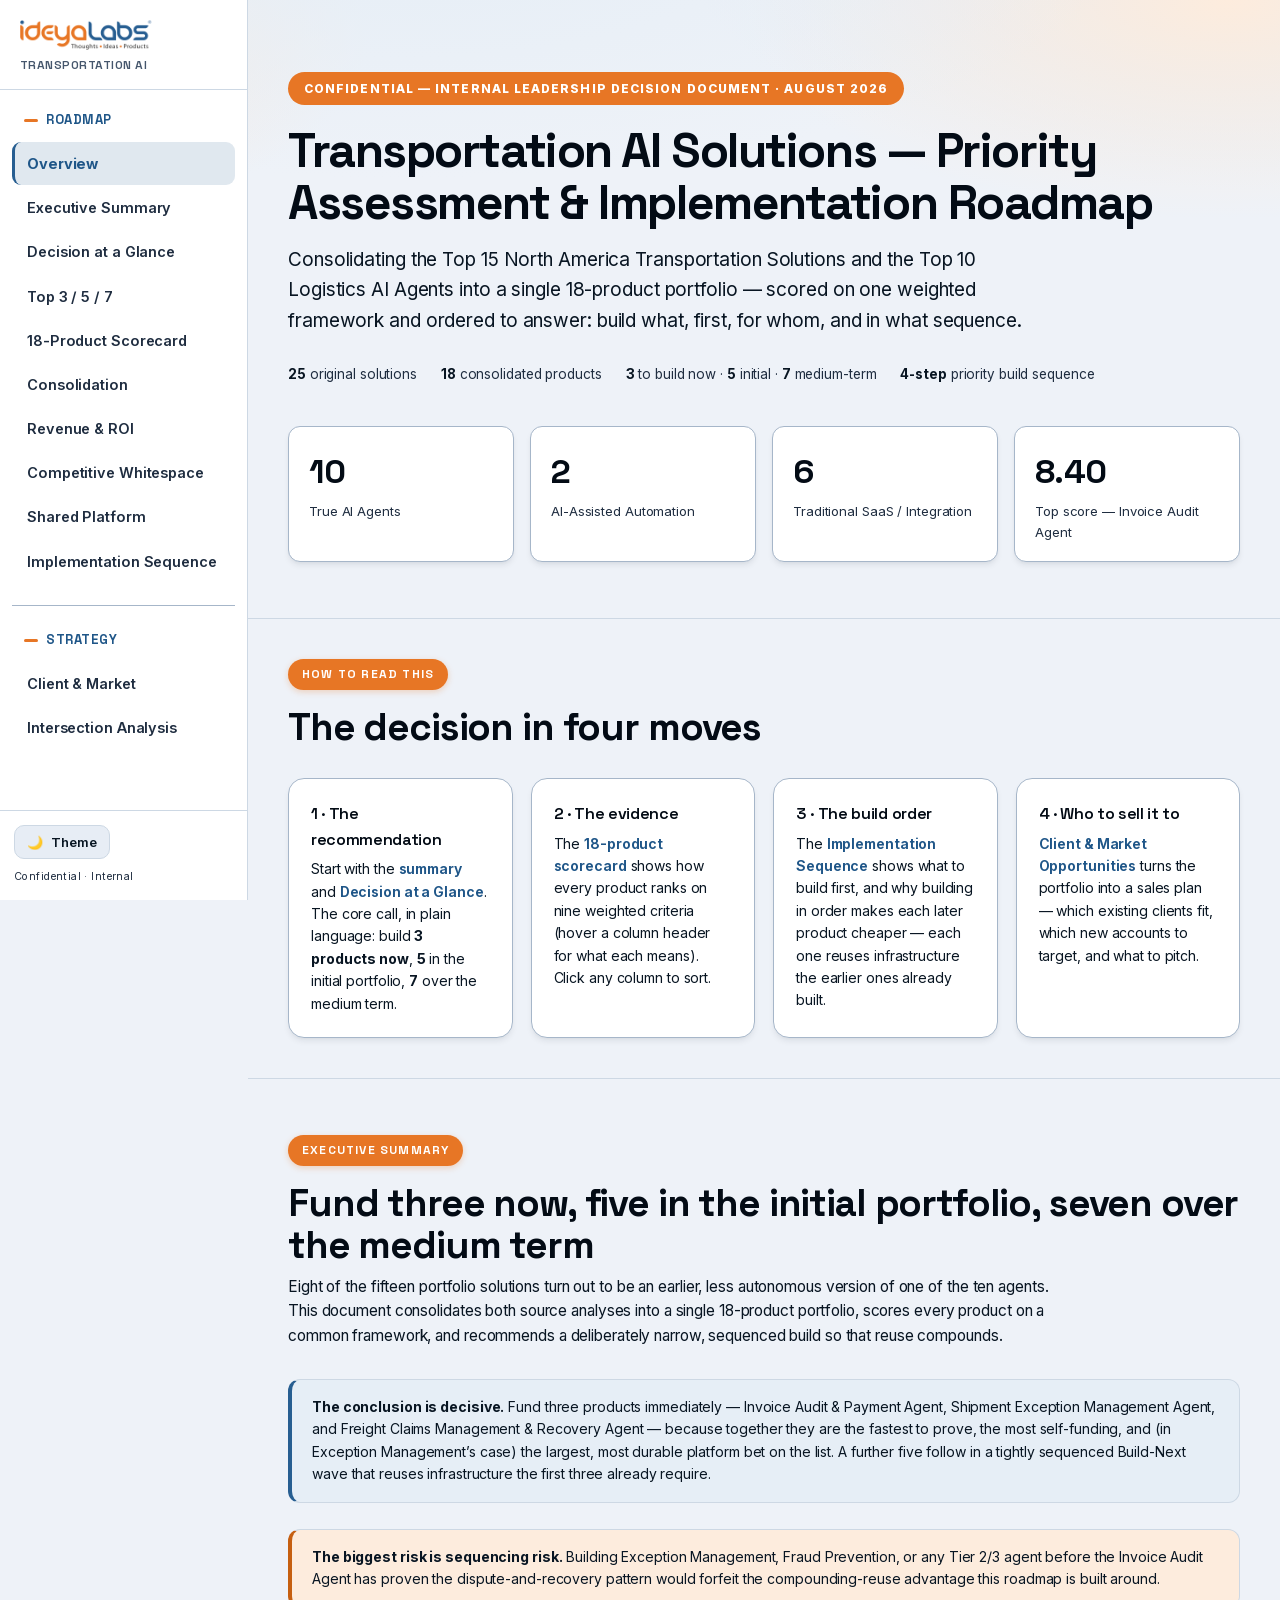
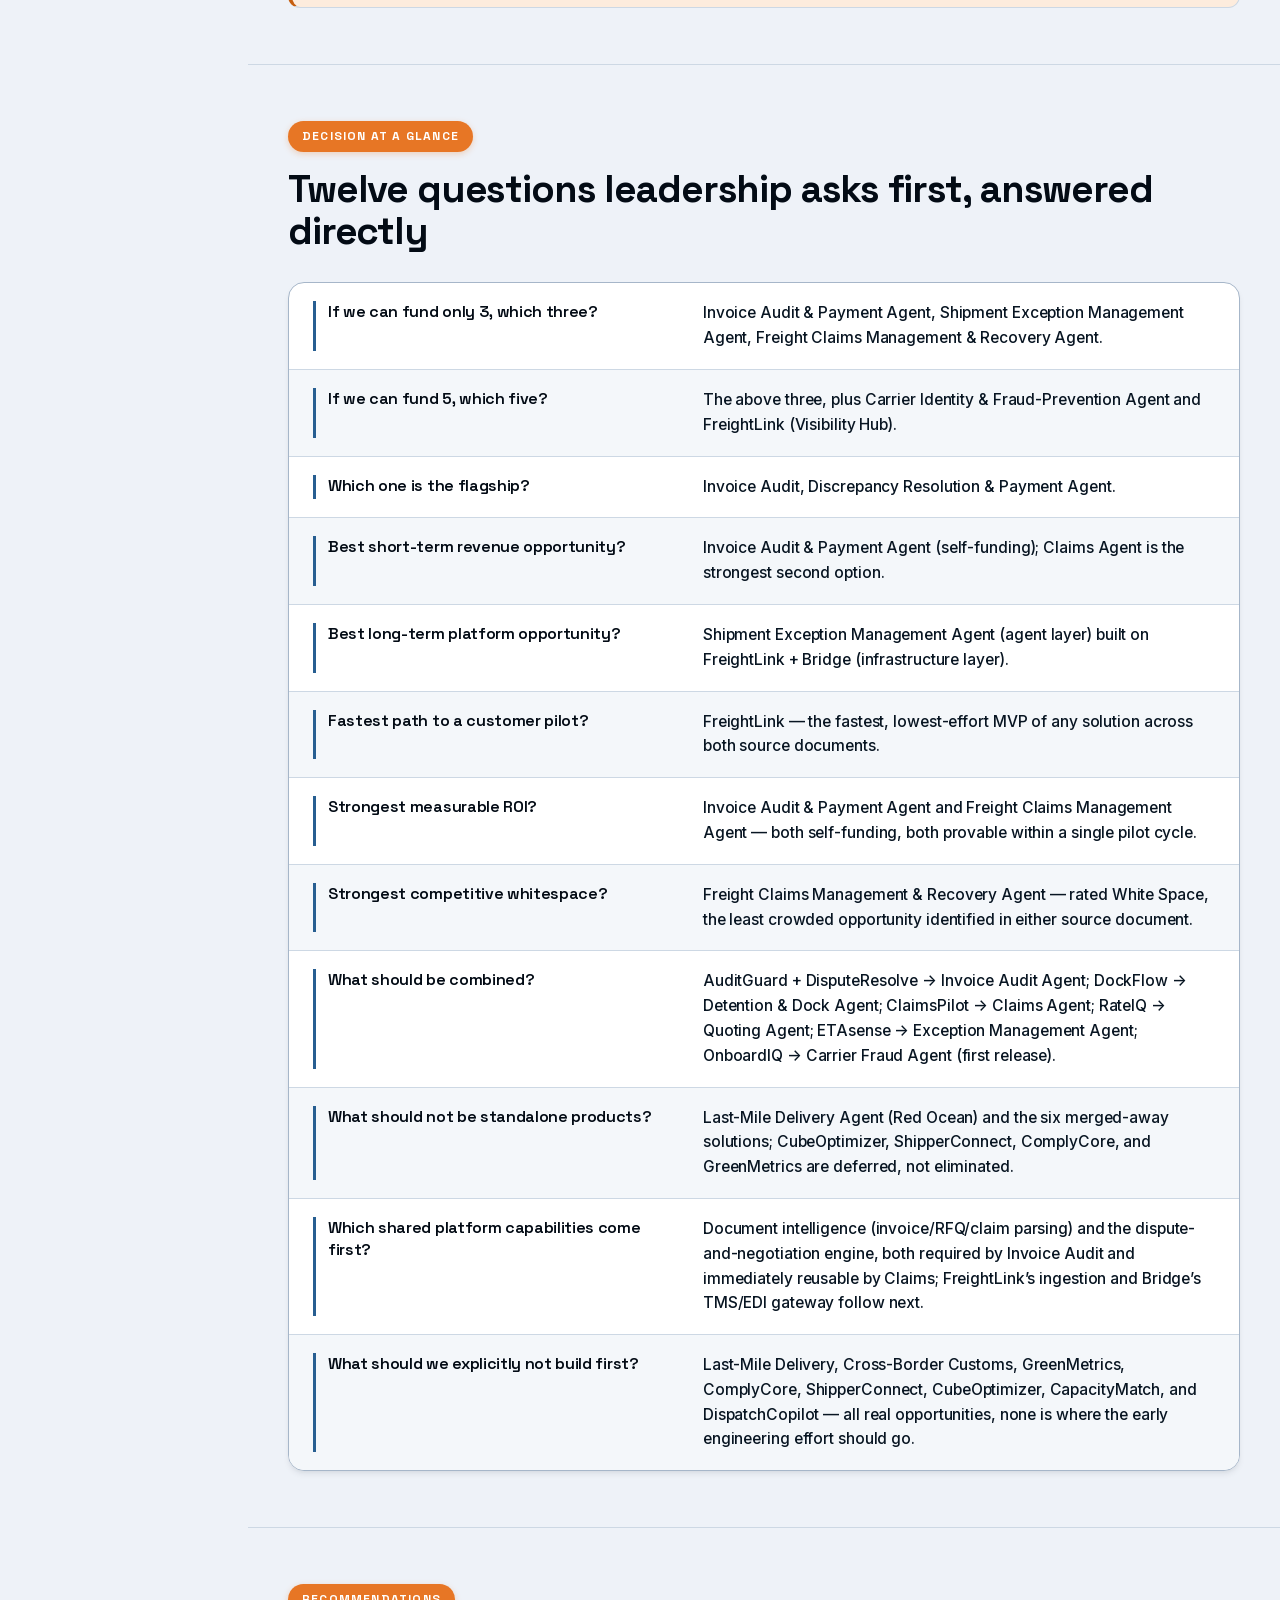
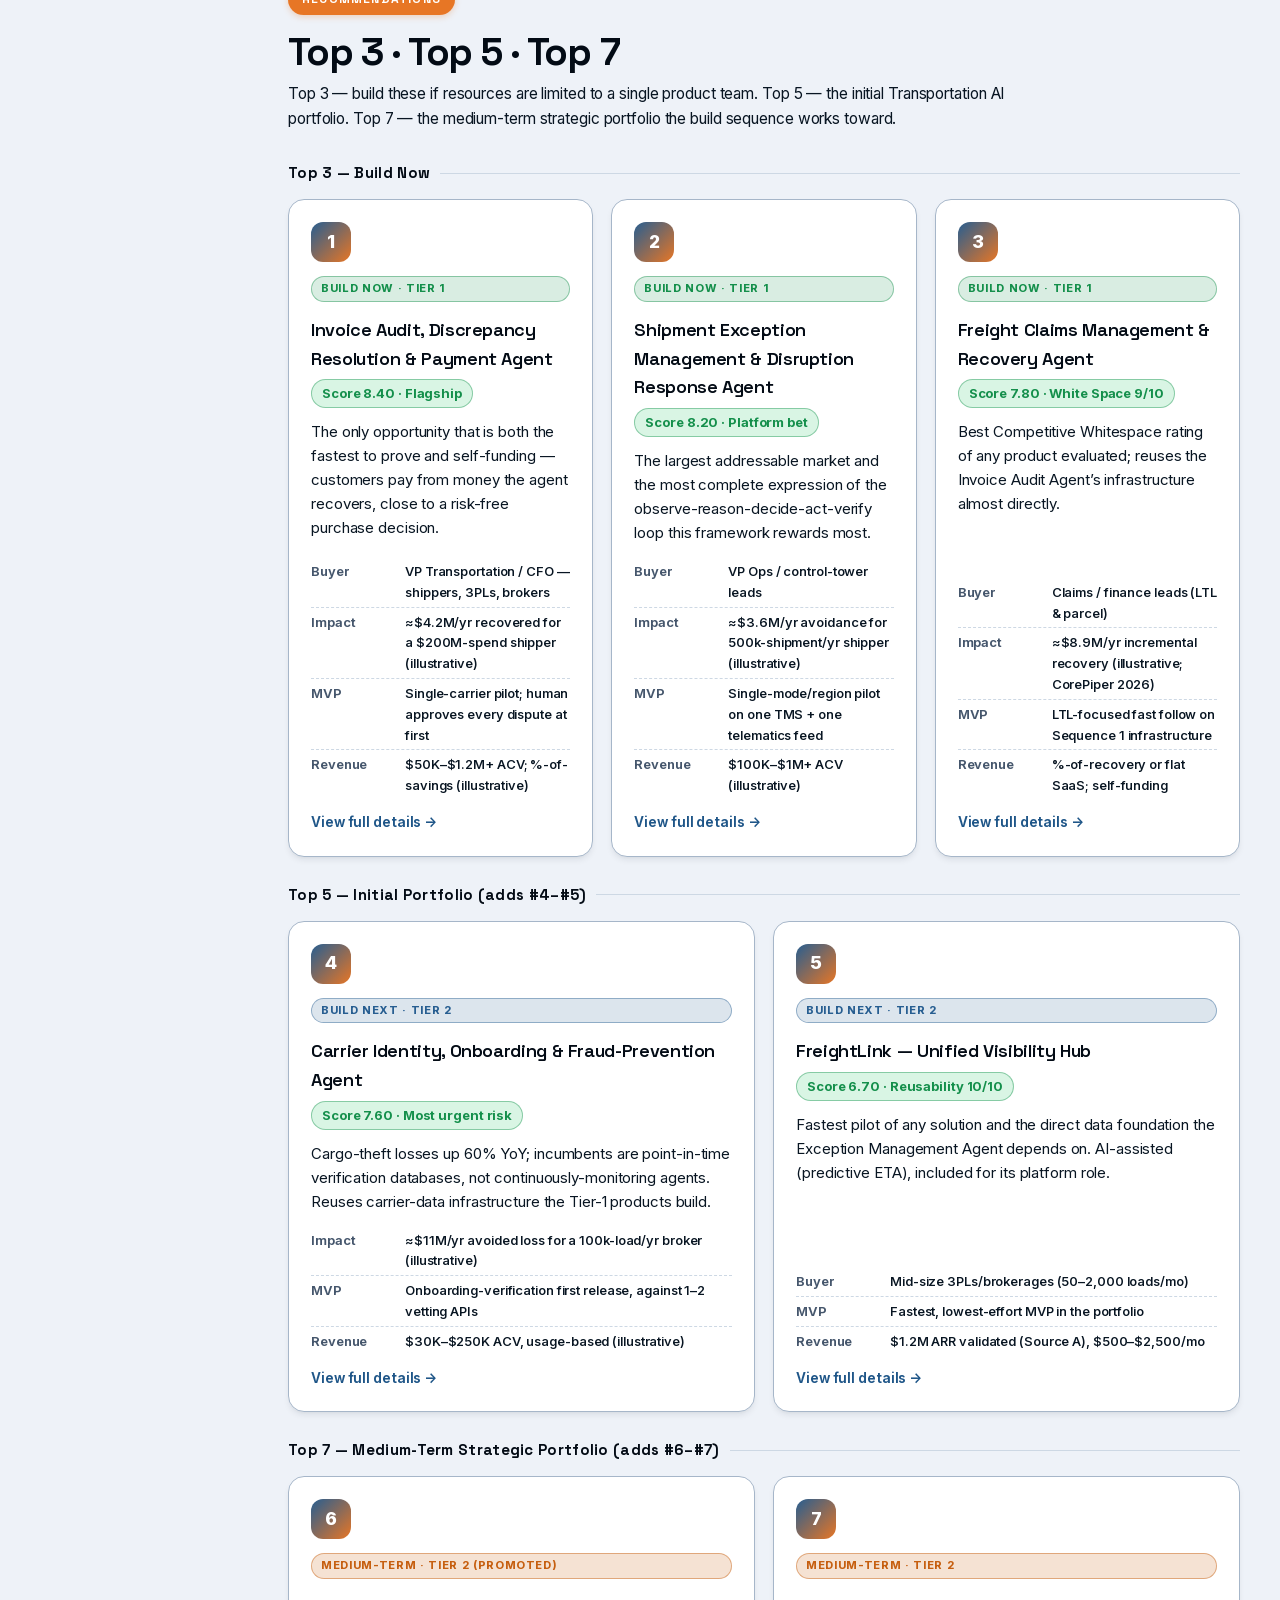
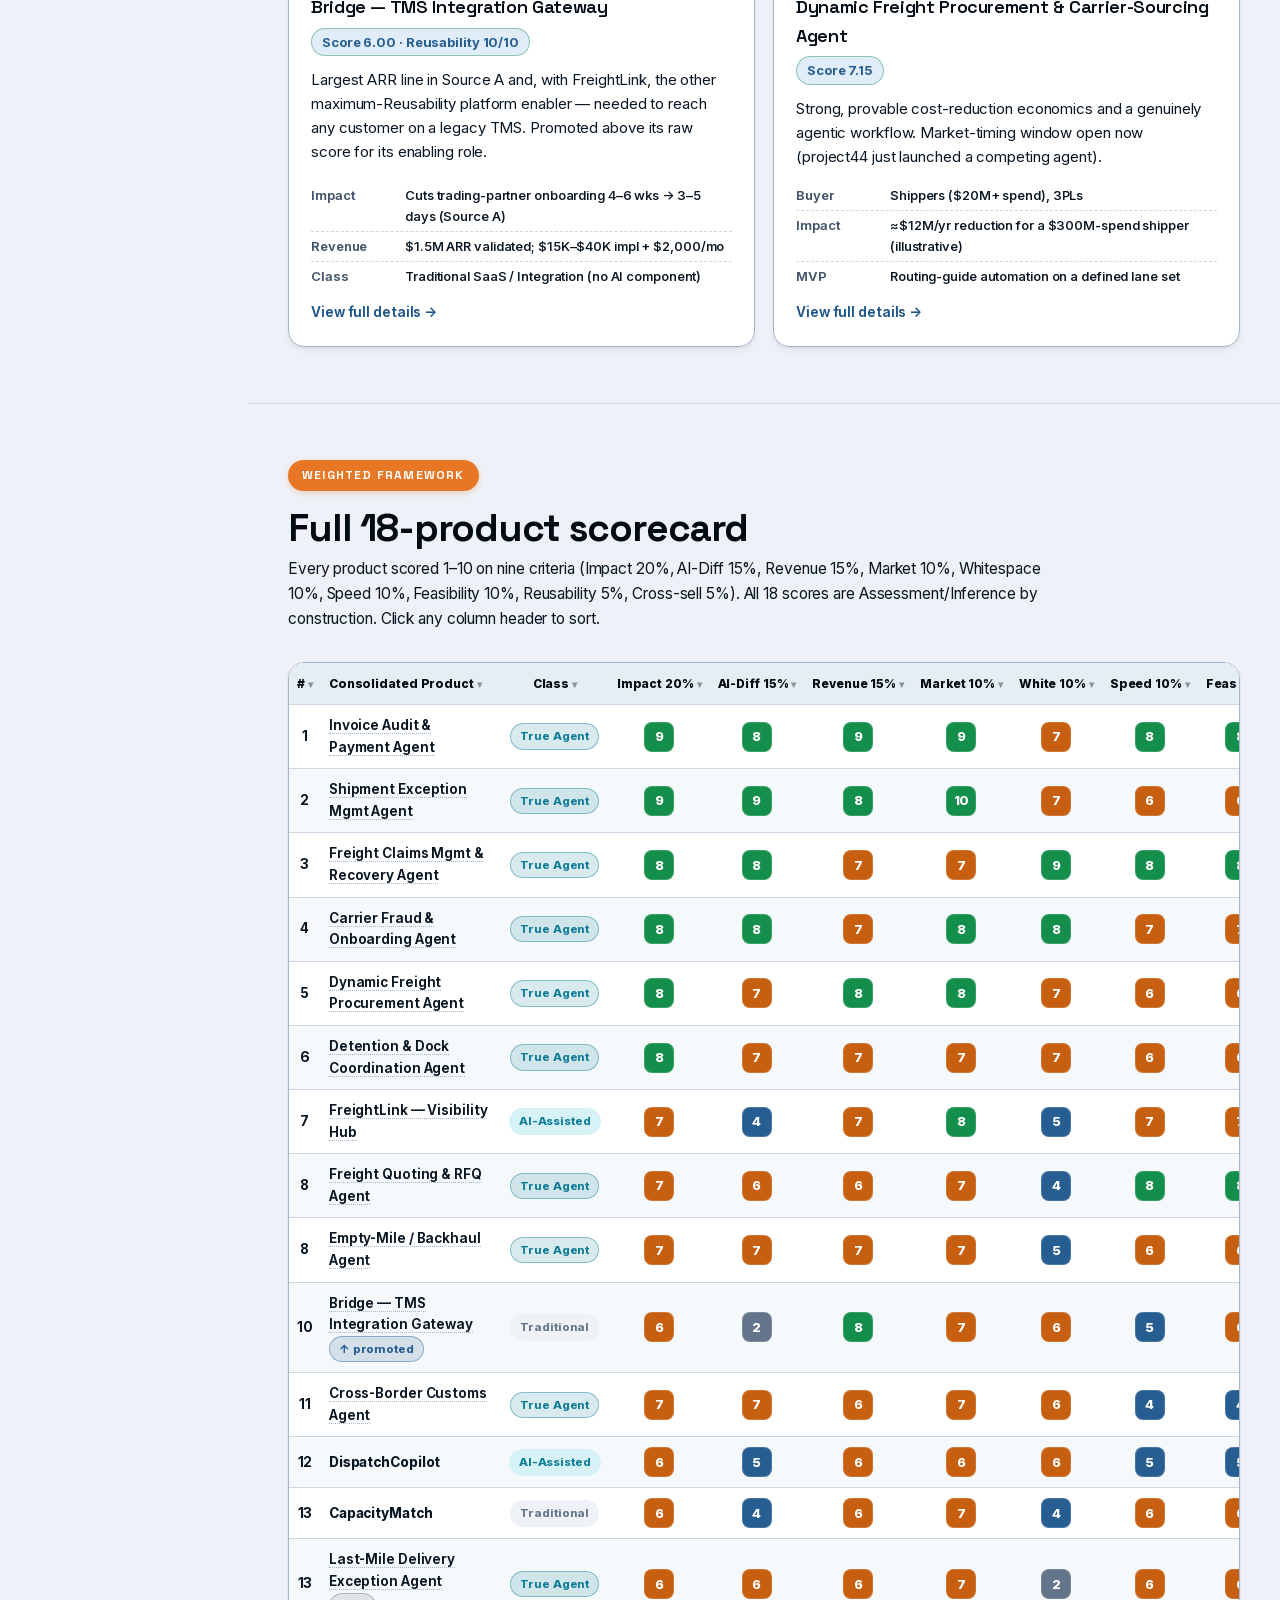
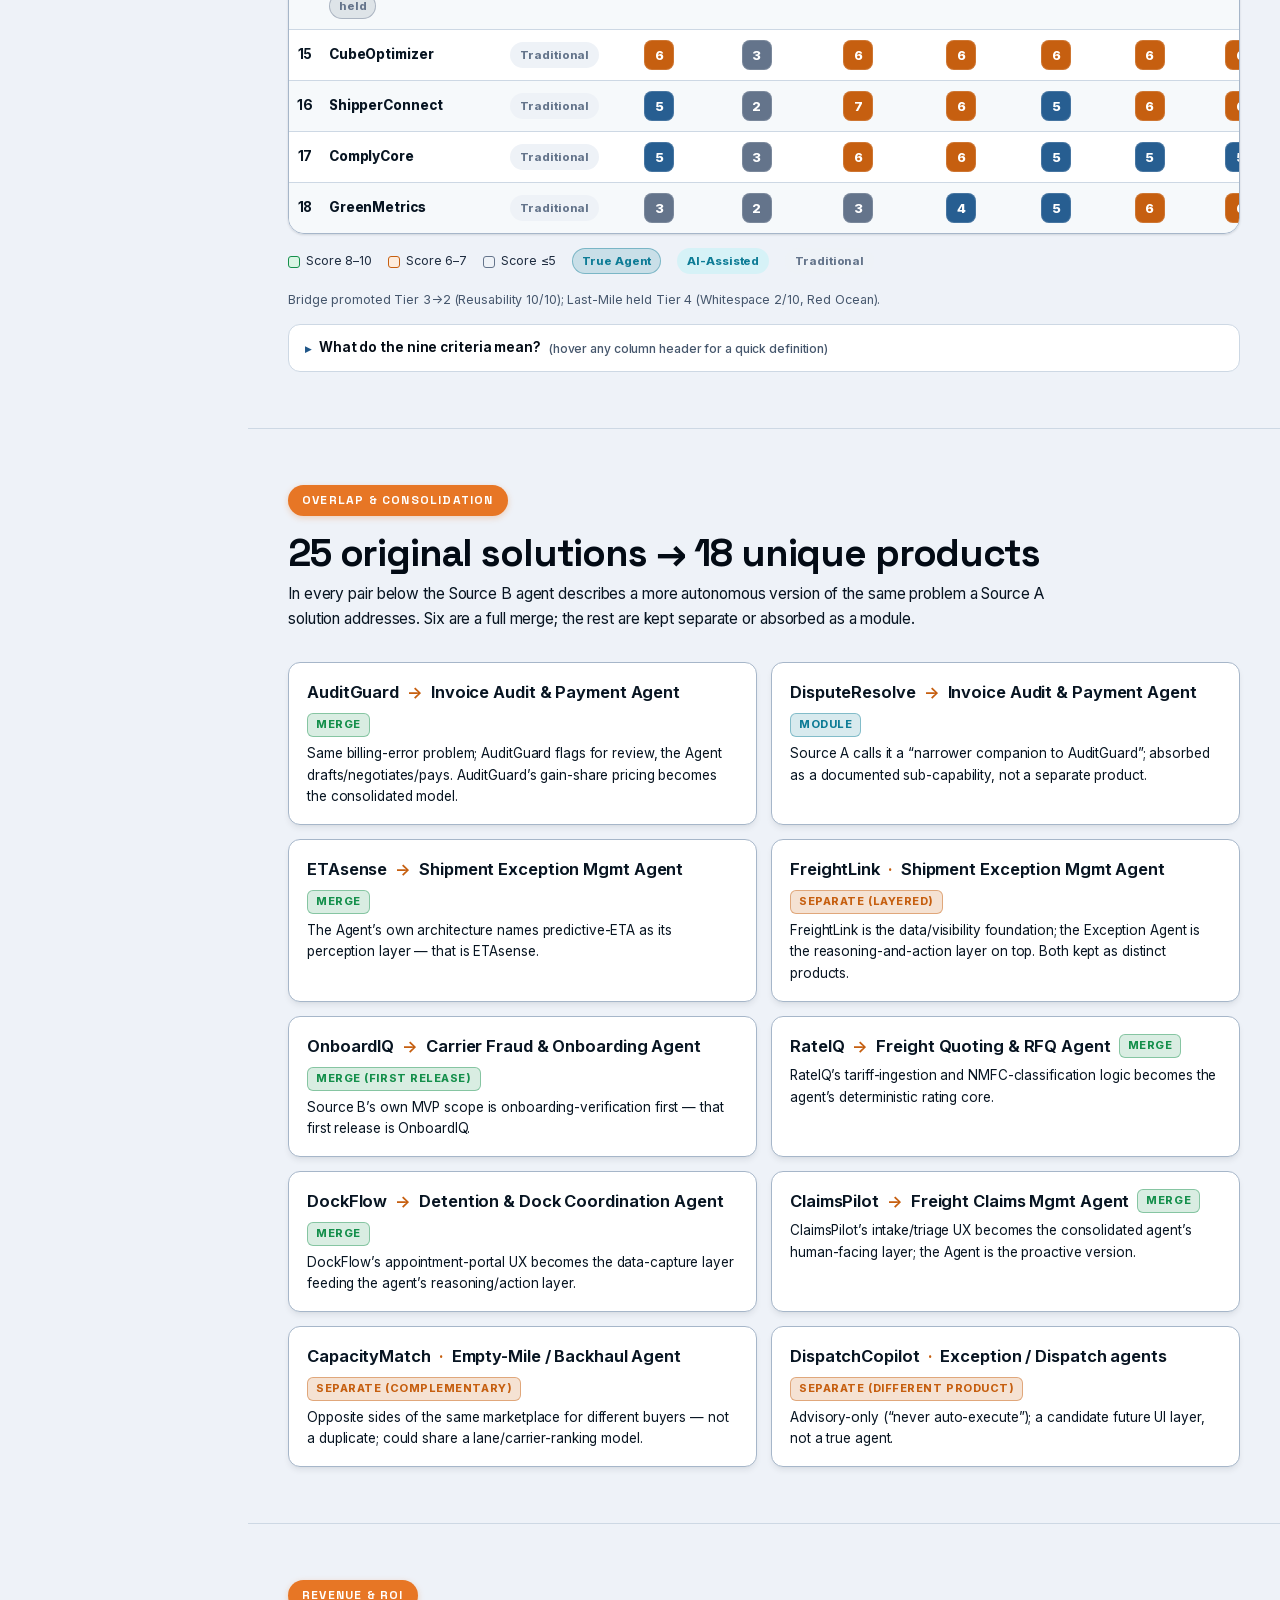
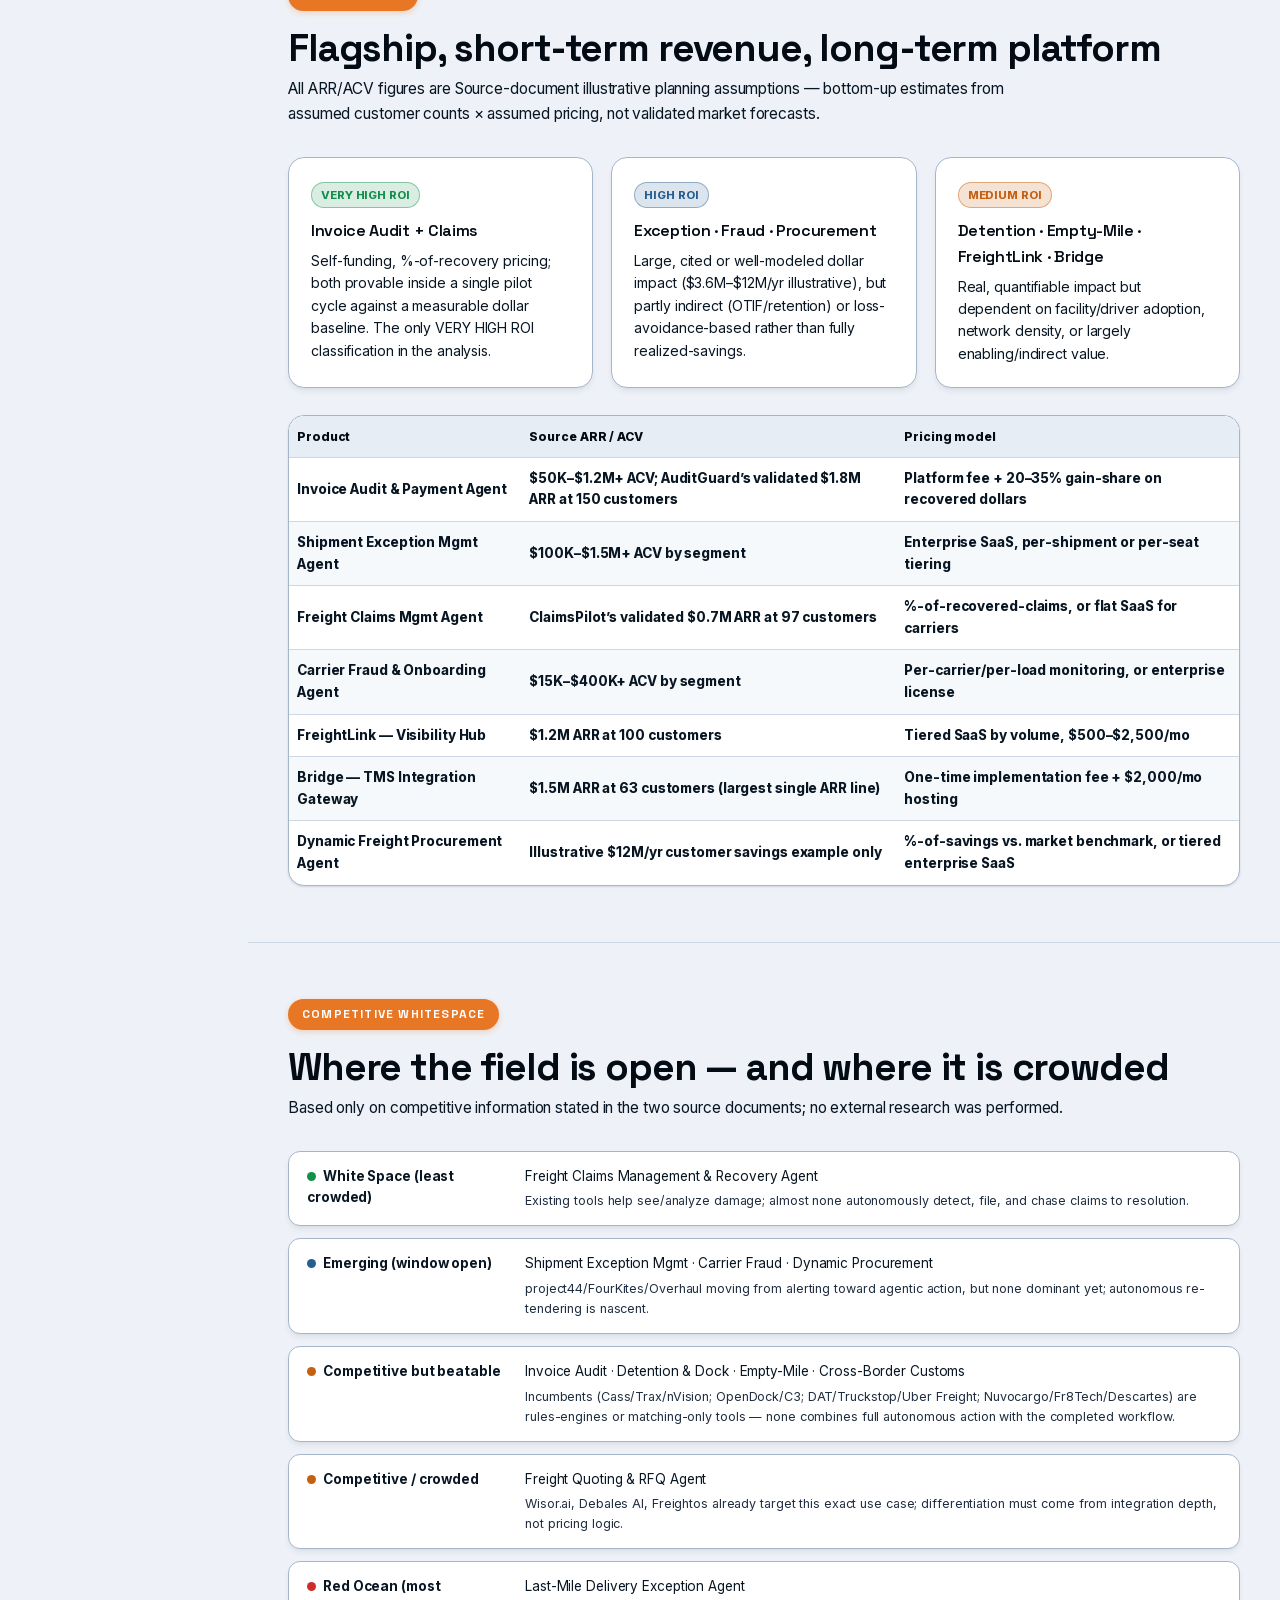
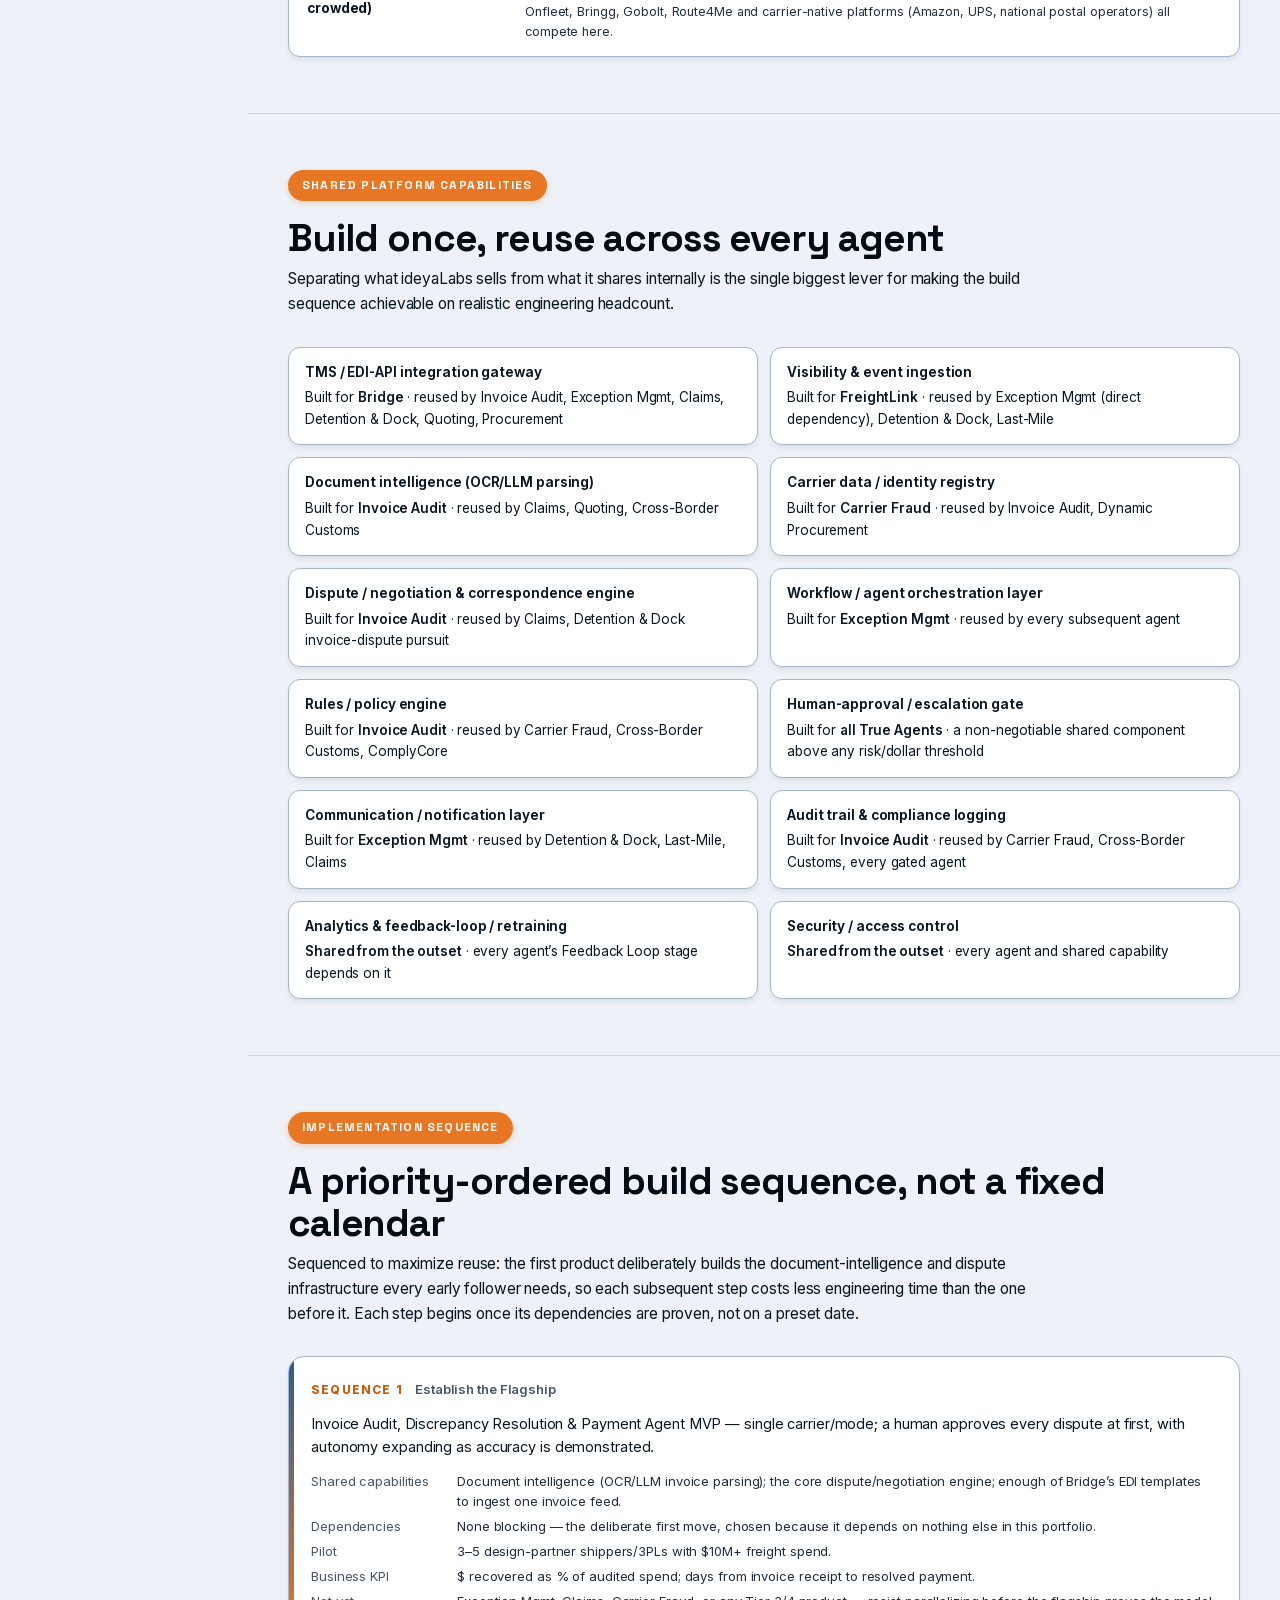
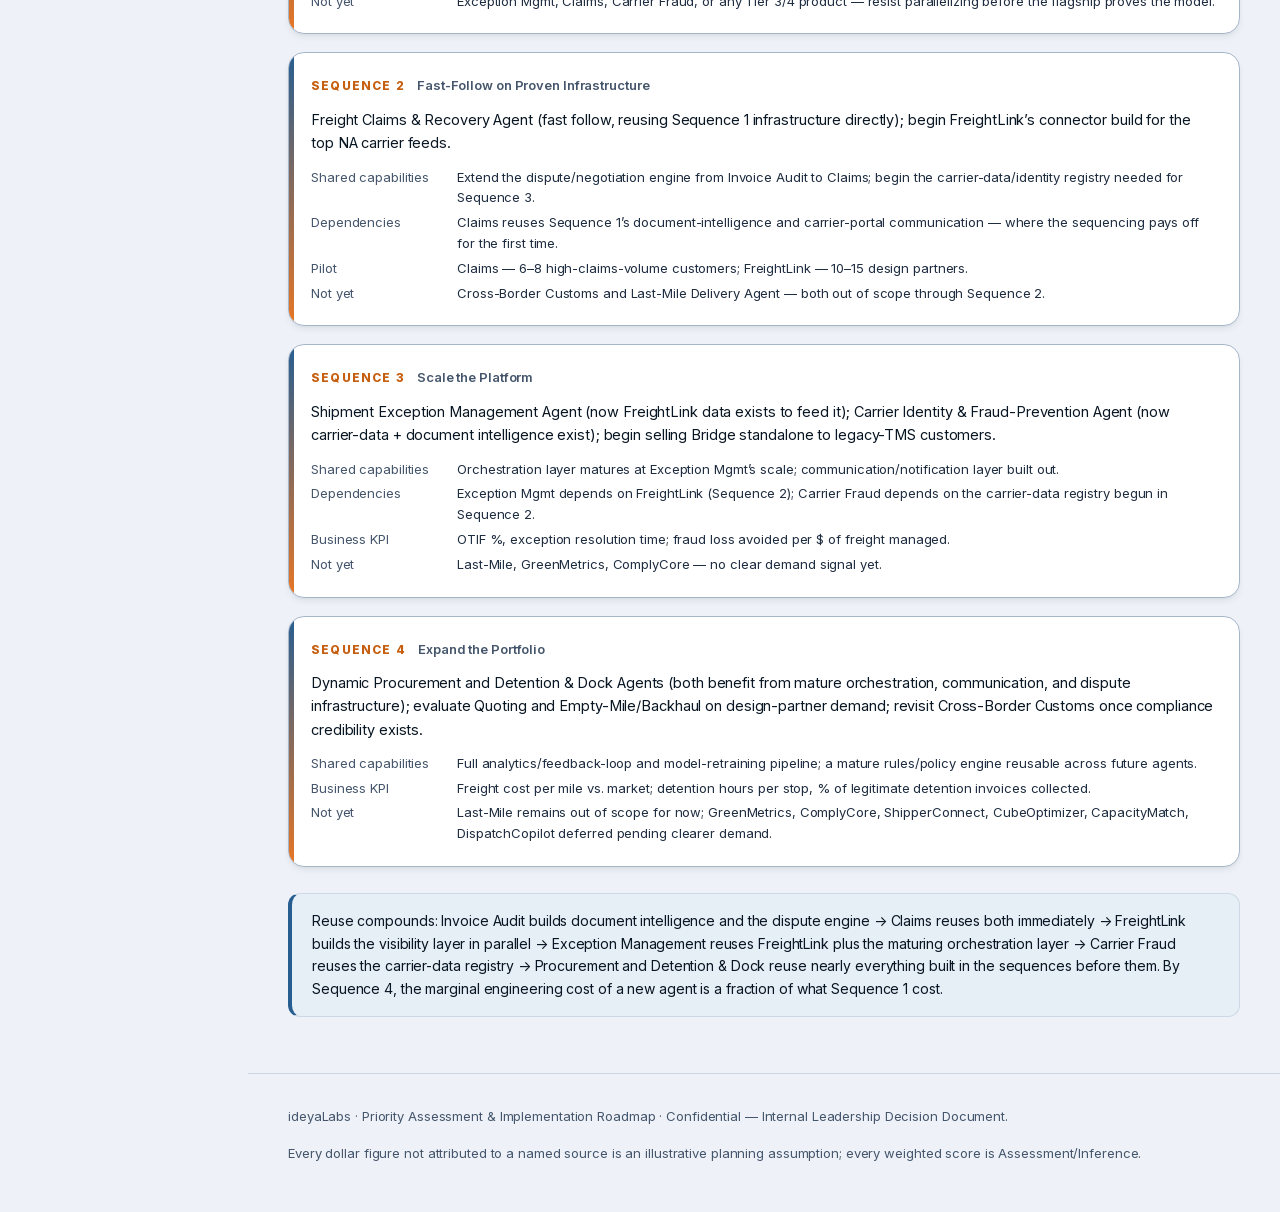
==== commit 6f213a8b: "Fix kicker pill, standout sidebar groups, bigger headings (v26) - Section labels (kicker) are now co" ====
--- a/index.html
+++ b/index.html
@@ -6,8 +6,8 @@
 <title>ideyaLabs Transportation AI — Priority Assessment & Implementation Roadmap</title>
 <meta name="description" content="Consolidating the Top 15 Transportation Solutions and Top 10 Logistics AI Agents into a focused, sequenced product investment strategy." />
 <link rel="icon" href="assets/ideyalabs-logo.png" />
-<link rel="stylesheet" href="fonts.css?v=25" />
-<link rel="stylesheet" href="styles.css?v=25" />
+<link rel="stylesheet" href="fonts.css?v=26" />
+<link rel="stylesheet" href="styles.css?v=26" />
 <script>
 (function(){try{var t=localStorage.getItem('theme')||((window.matchMedia&&window.matchMedia('(prefers-color-scheme: dark)').matches)?'dark':'light');document.documentElement.setAttribute('data-theme',t);}catch(e){}})();
 </script>
@@ -448,7 +448,7 @@
   </div>
 </footer>
 
-<script src="app.js?v=25"></script>
-<script src="sidebar.js?v=25"></script>
+<script src="app.js?v=26"></script>
+<script src="sidebar.js?v=26"></script>
 </body>
 </html>
--- a/styles.css
+++ b/styles.css
@@ -875,3 +875,41 @@
 
 /* Sidebar active gets a slightly stronger fill */
 .sb-link.active { background: color-mix(in srgb, var(--brand) 14%, transparent); color: var(--brand-text); border-left-color: var(--brand); font-weight: 700; }
+
+/* ============================================================
+   v25 fixes — kicker pill, standout sidebar groups, heading polish
+   ============================================================ */
+
+/* Section label ("kicker") = compact inline pill that hugs its text,
+   NOT a full-width strip. Overrides the earlier full-width orange band. */
+.section-head { margin-bottom: 30px; }
+.kicker, .section-eyebrow {
+  display: inline-flex !important; align-items: center; width: auto !important;
+  background: var(--accent) !important; color: #fff !important;
+  font-family: var(--font-display);
+  font-size: 12px; font-weight: 700; letter-spacing: .1em; text-transform: uppercase;
+  padding: 6px 14px !important; border-radius: 999px !important;
+  margin-bottom: 16px !important; box-shadow: 0 2px 6px rgba(231,118,37,.28);
+}
+/* hero eyebrow: same pill treatment for consistency */
+.eyebrow { padding: 7px 16px; border-radius: 999px; }
+
+/* Bigger, sharper section headings */
+.section-head h2, section > h2, .section-title {
+  font-family: var(--font-display);
+  font-size: clamp(28px, 3vw, 40px) !important; font-weight: 700; letter-spacing: -.03em;
+  line-height: 1.1; color: var(--text-strong);
+}
+
+/* ---- Sidebar groups clearly stand out ---- */
+.sb-group + .sb-group { margin-top: 10px; padding-top: 20px; border-top: 1px solid var(--border-strong); }
+.sb-group-title {
+  font-family: var(--font-display);
+  font-size: 13px !important; font-weight: 700 !important; letter-spacing: .04em;
+  text-transform: uppercase; color: var(--brand-text) !important;
+  padding: 4px 12px 10px !important; display: flex; align-items: center; gap: 8px;
+}
+.sb-group-title::before {
+  content: ""; width: 14px; height: 3px; border-radius: 2px; background: var(--accent);
+  flex: 0 0 auto;
+}
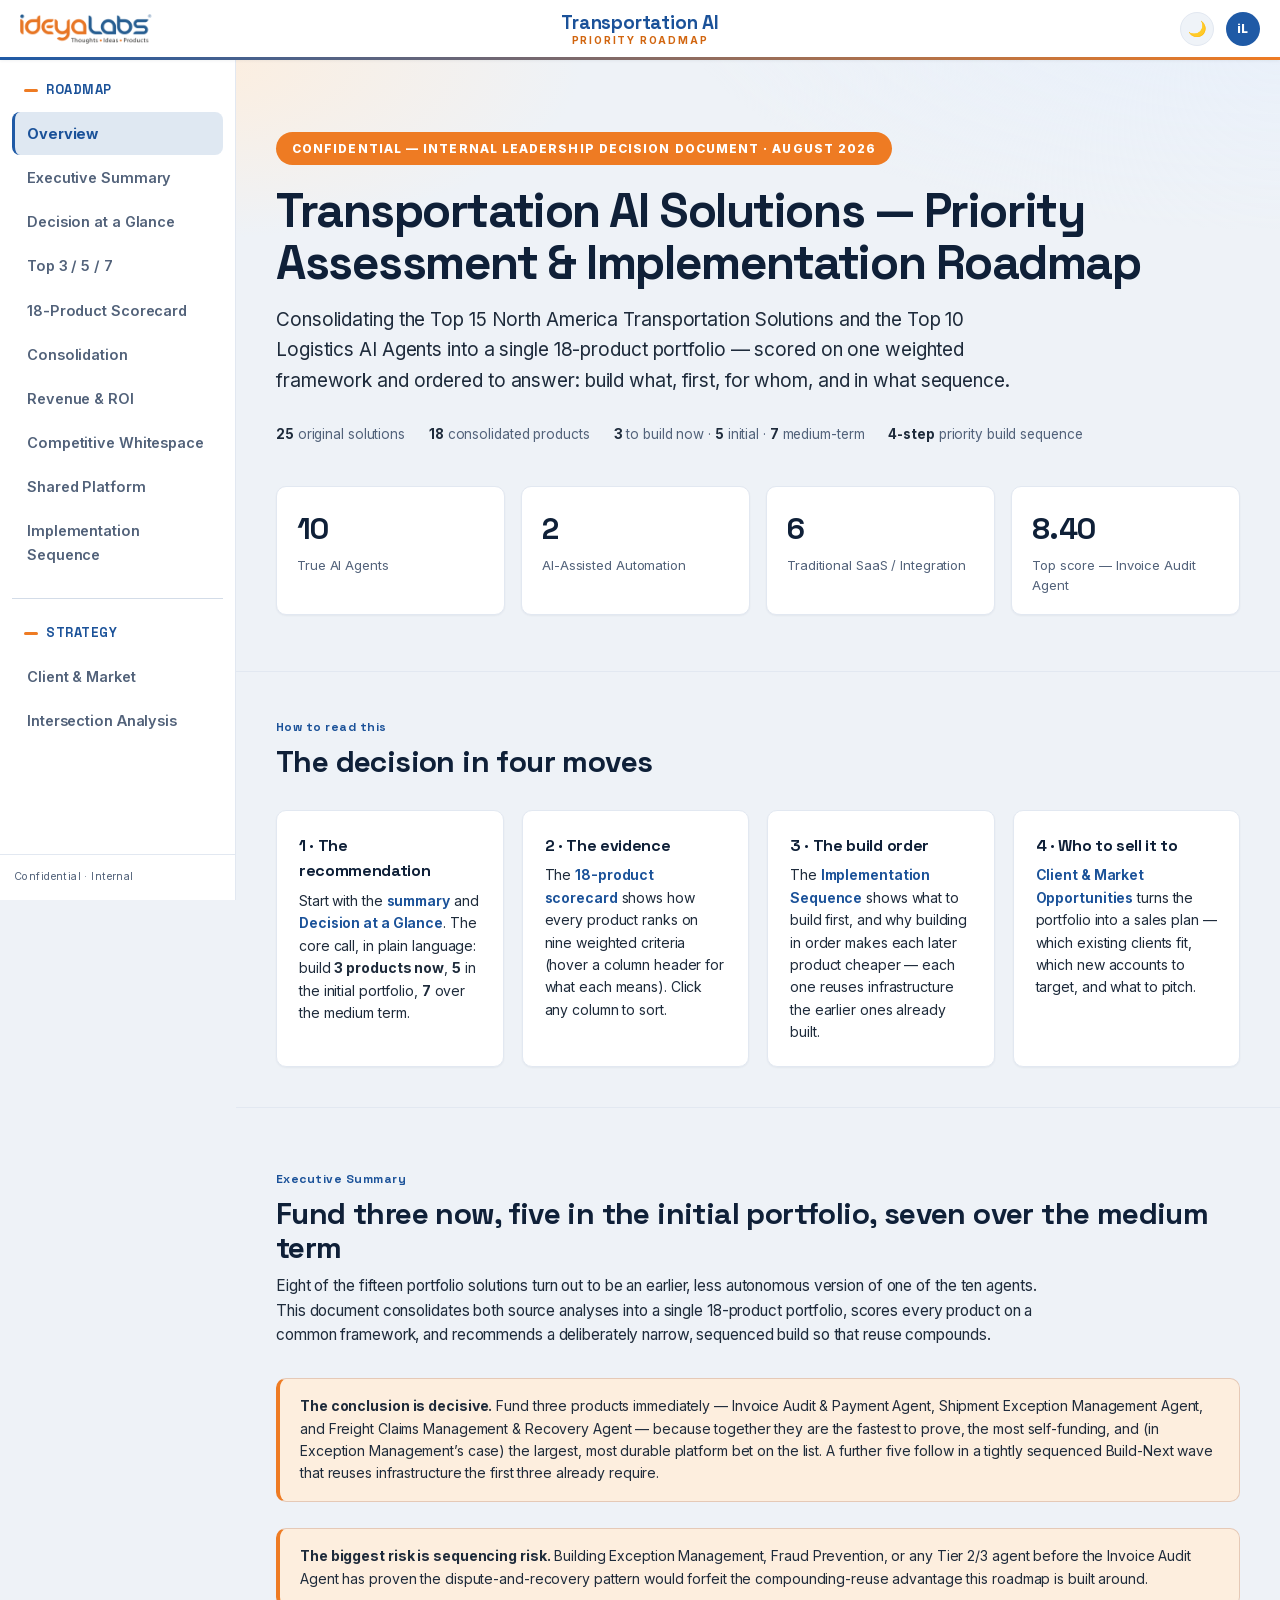
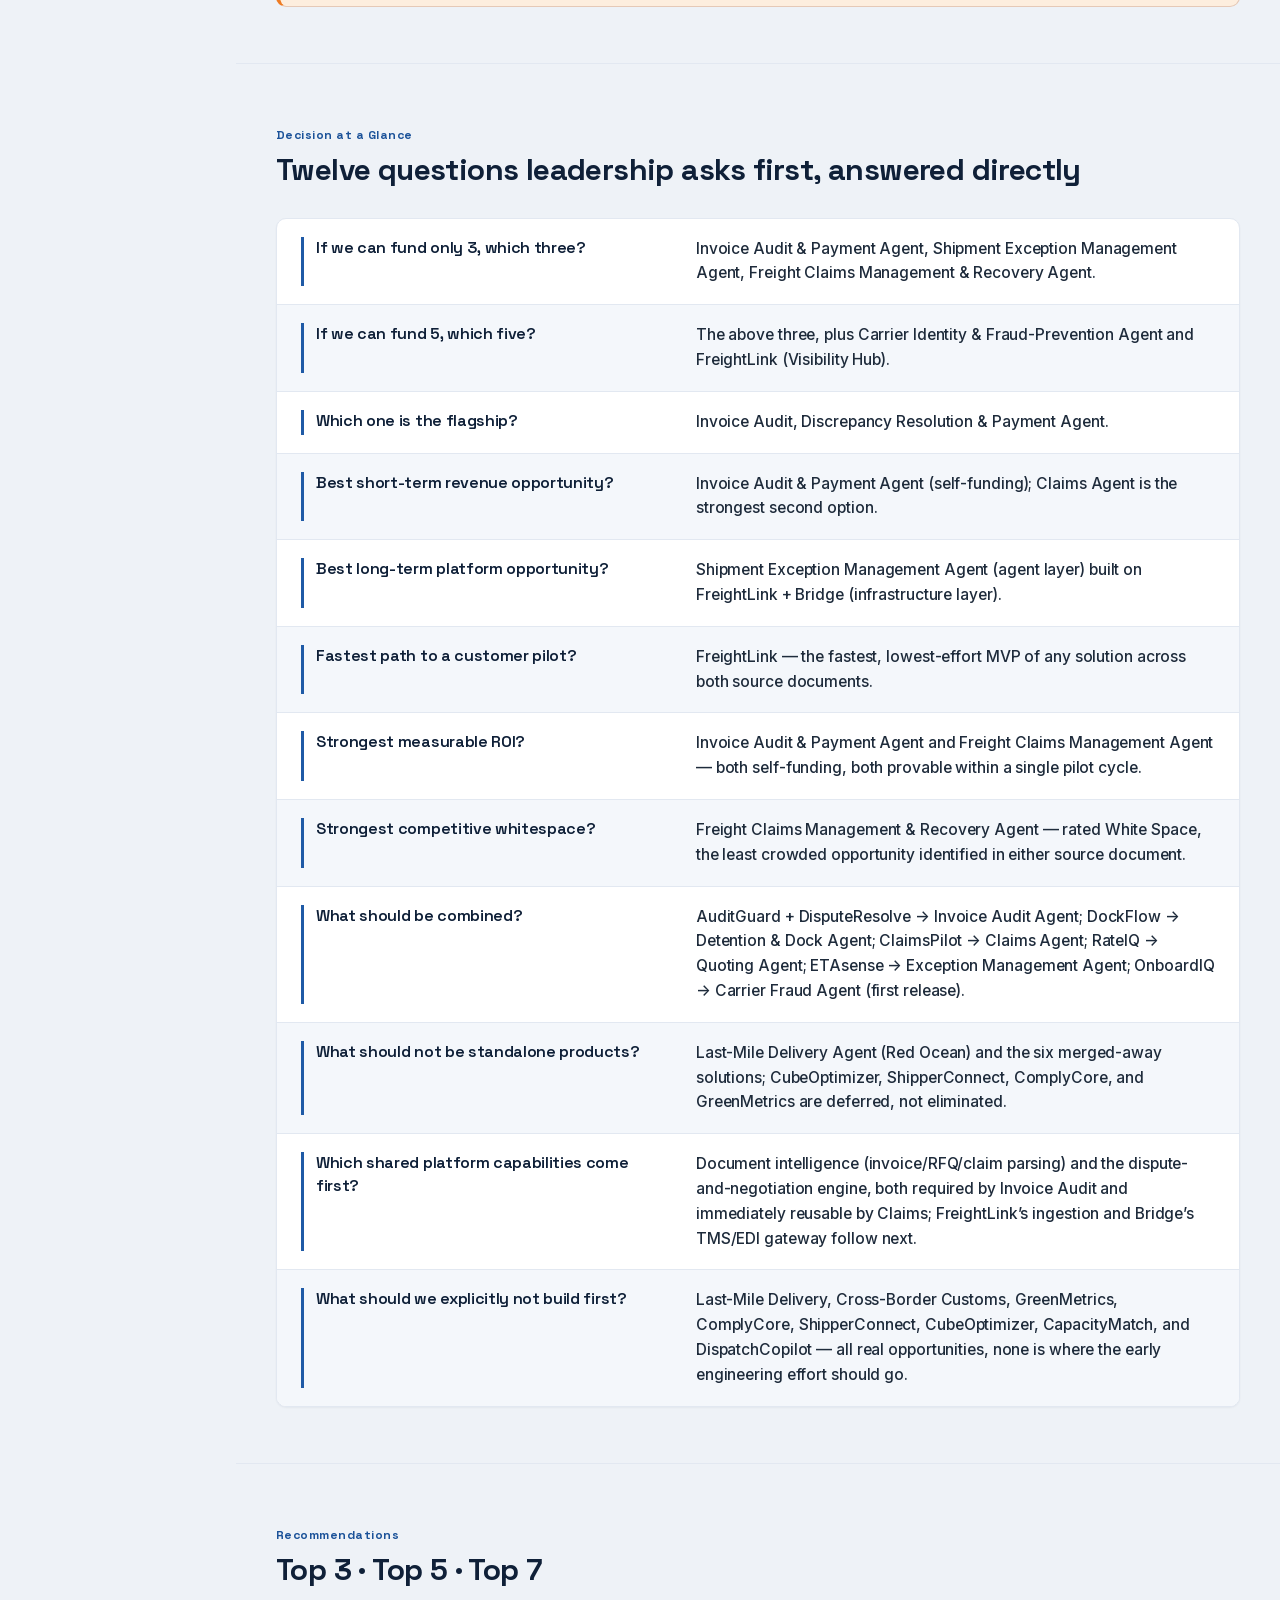
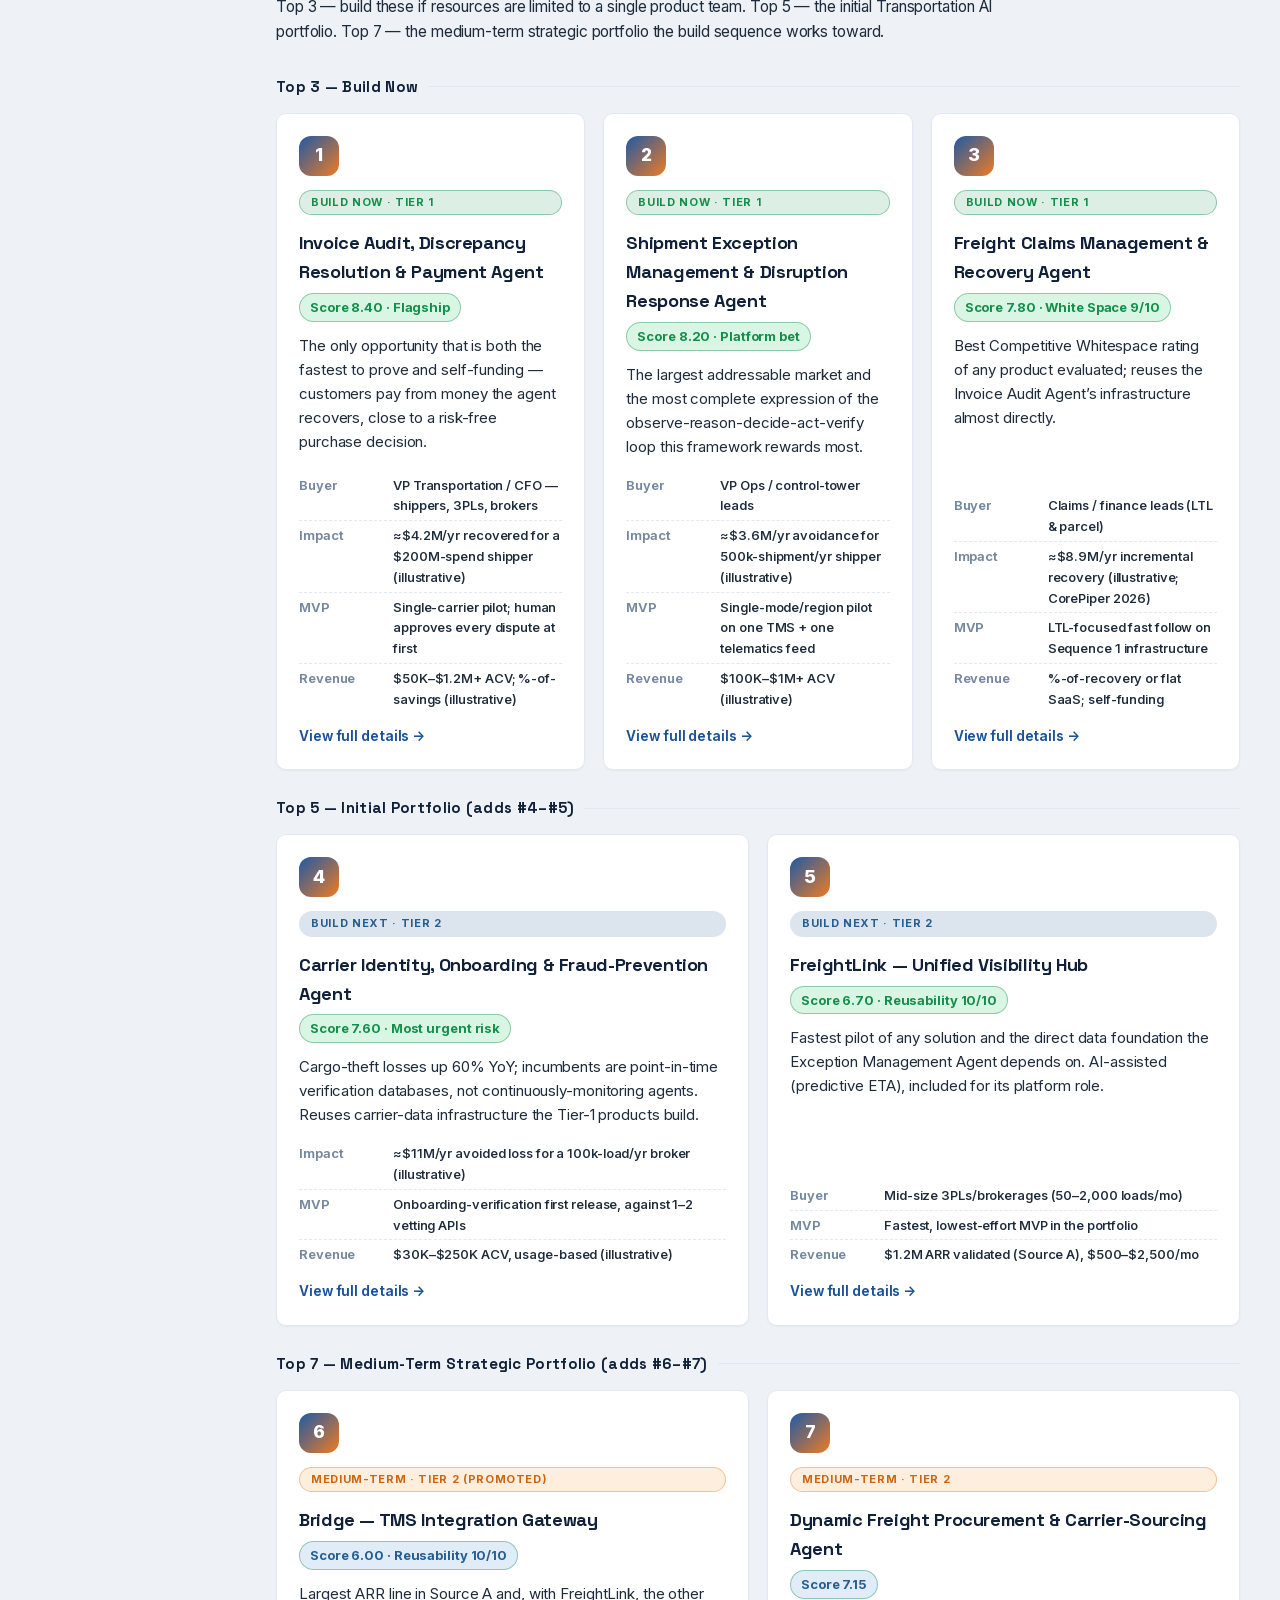
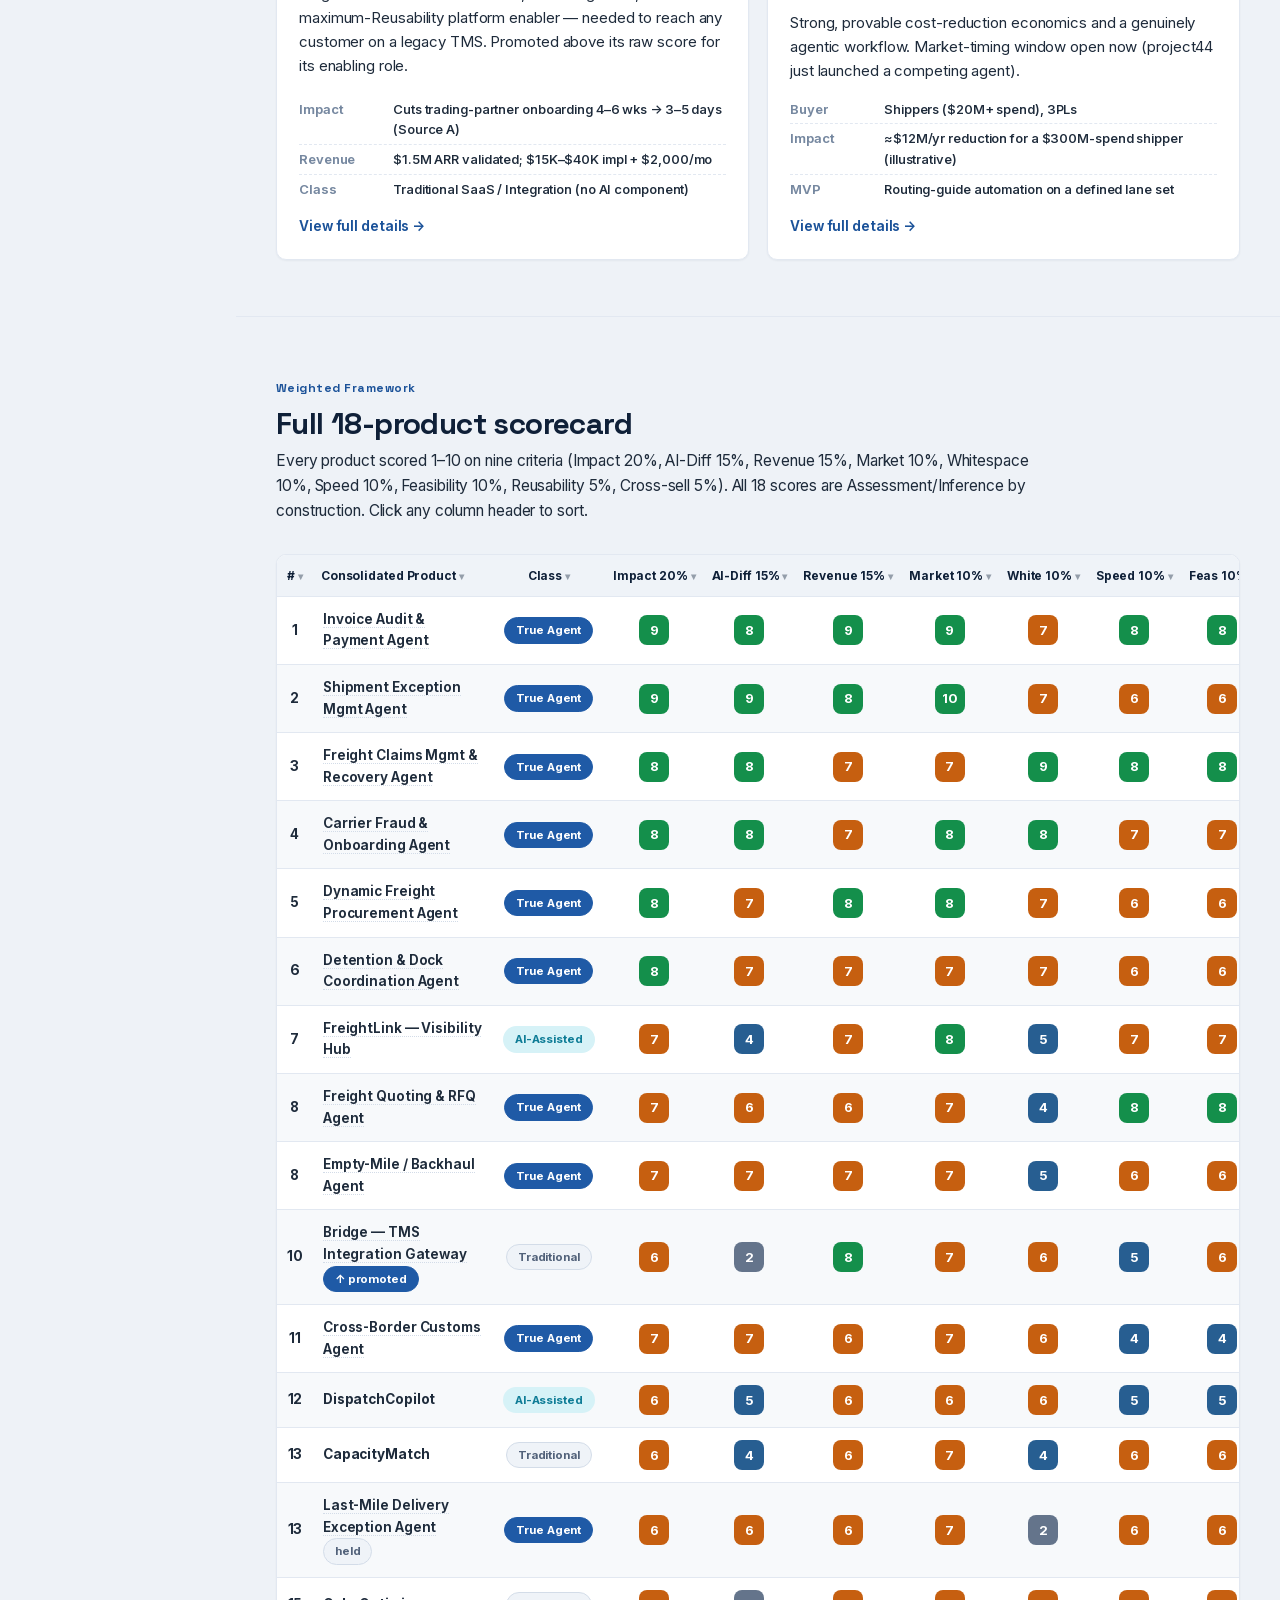
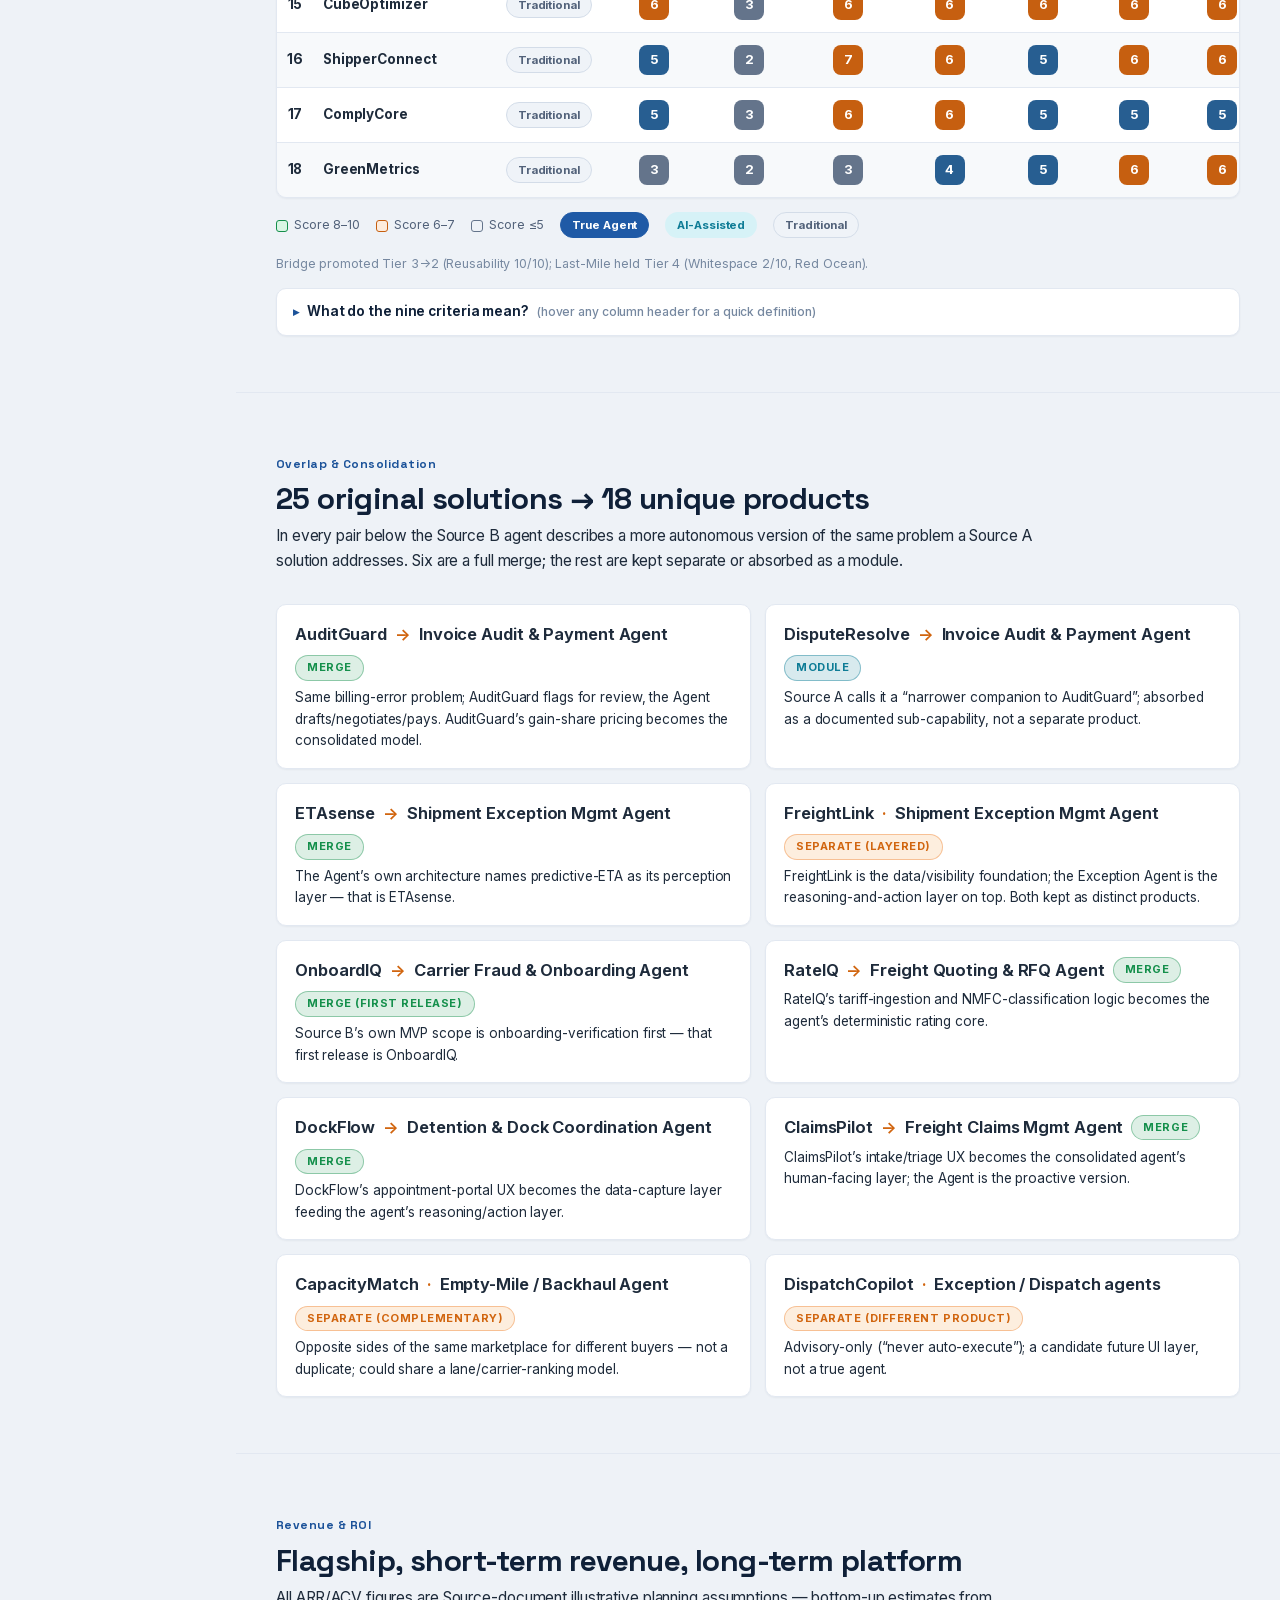
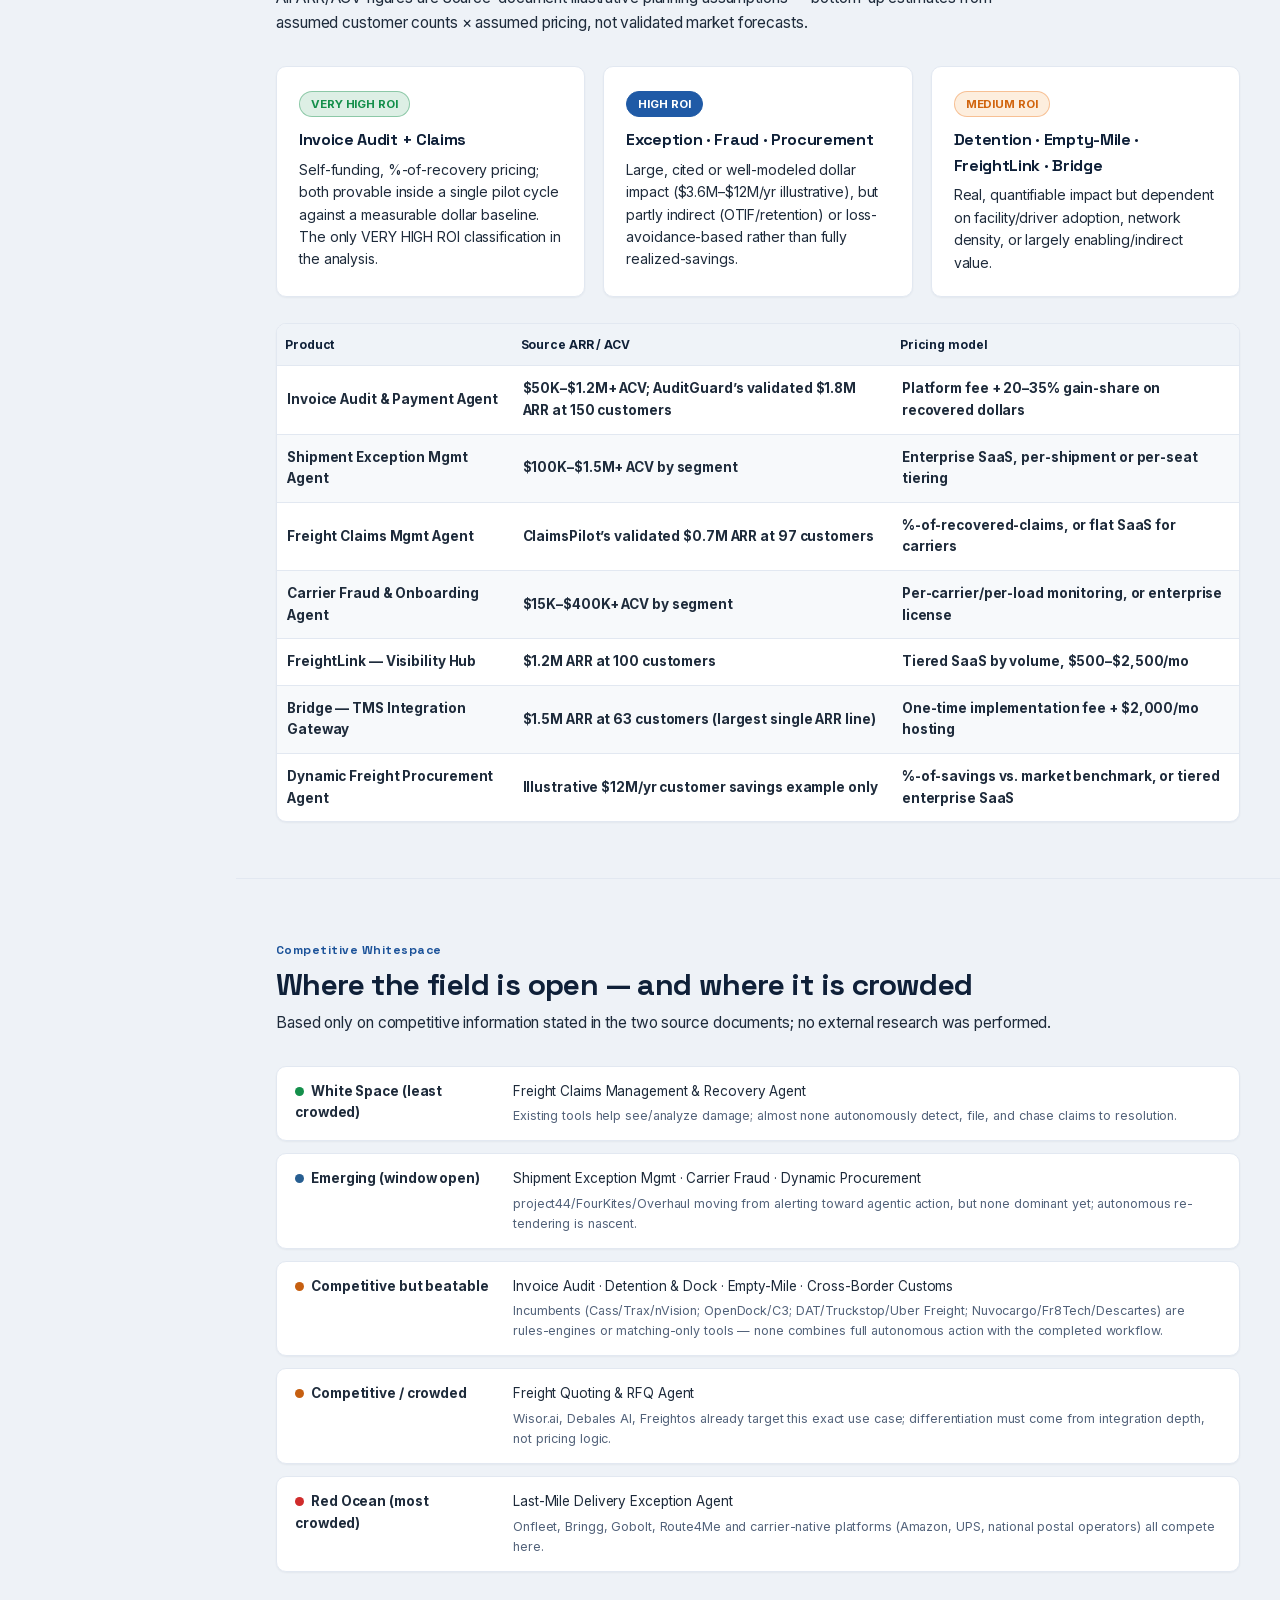
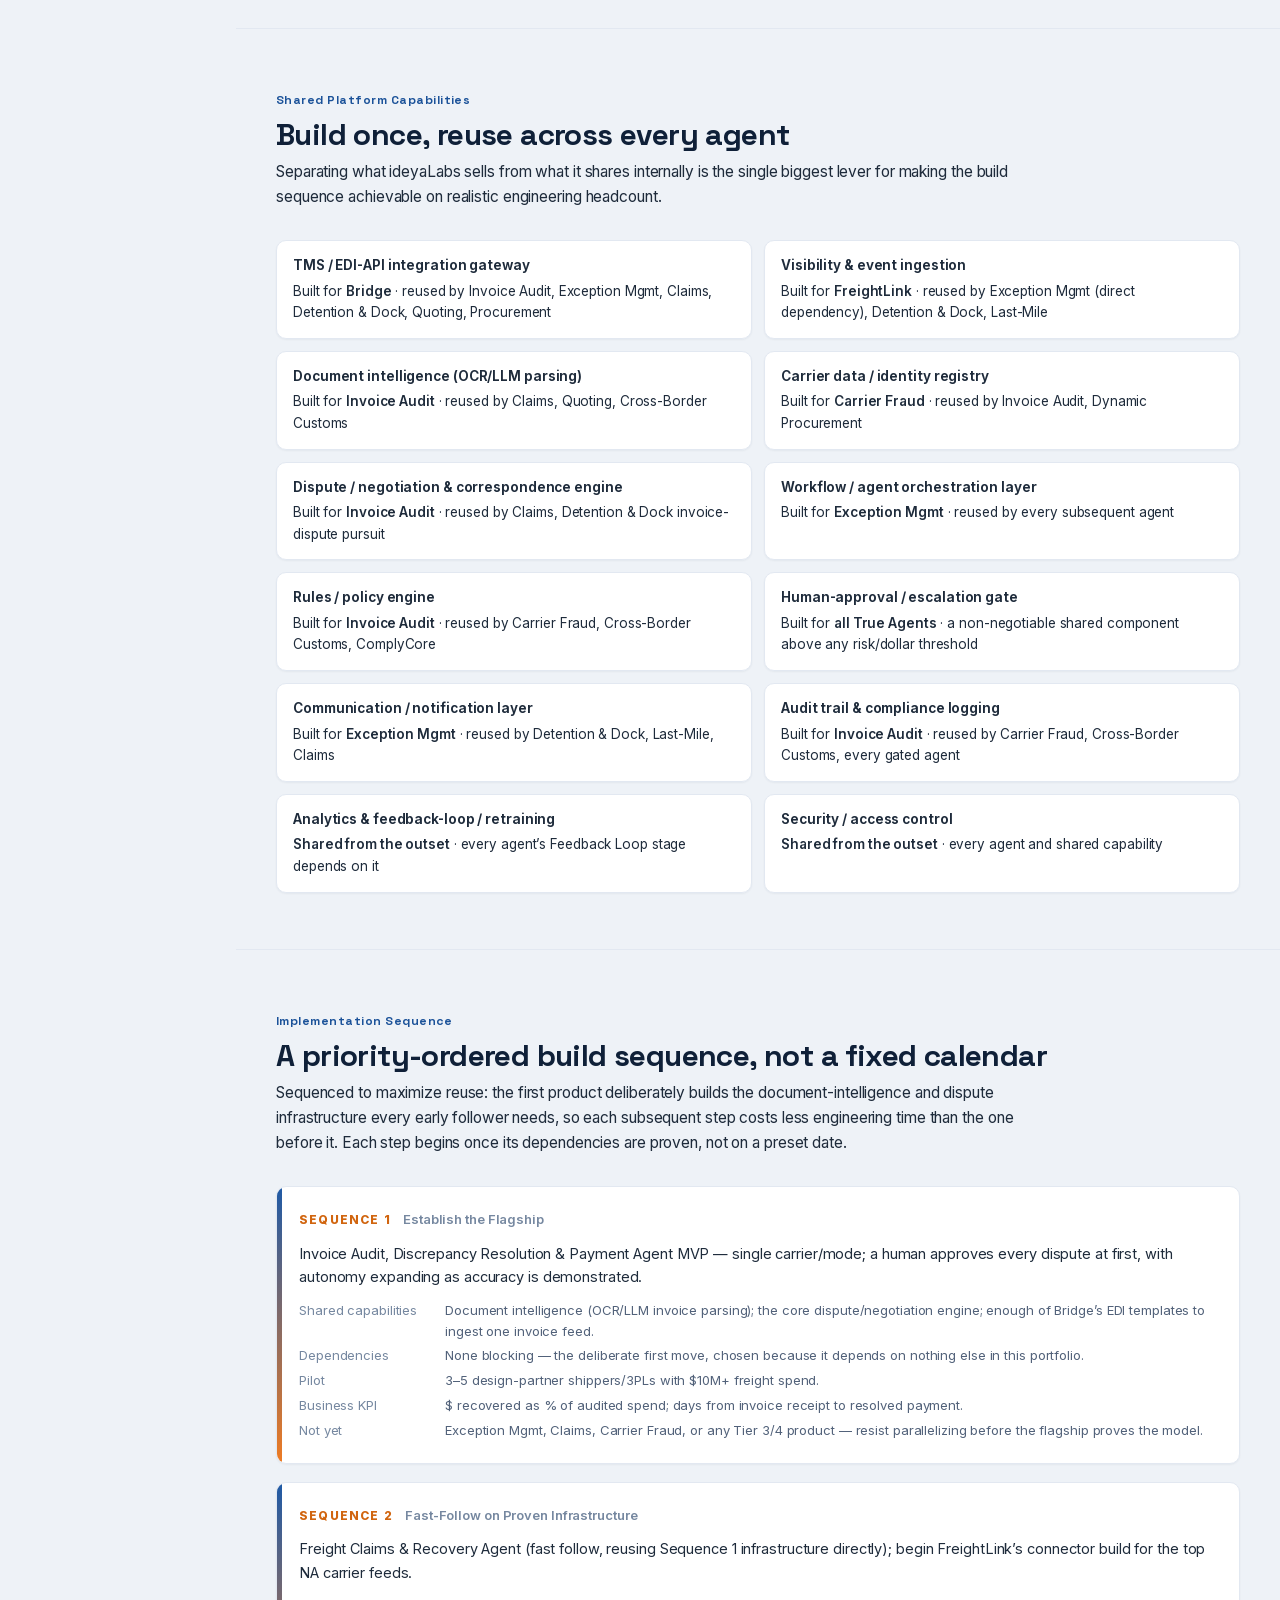
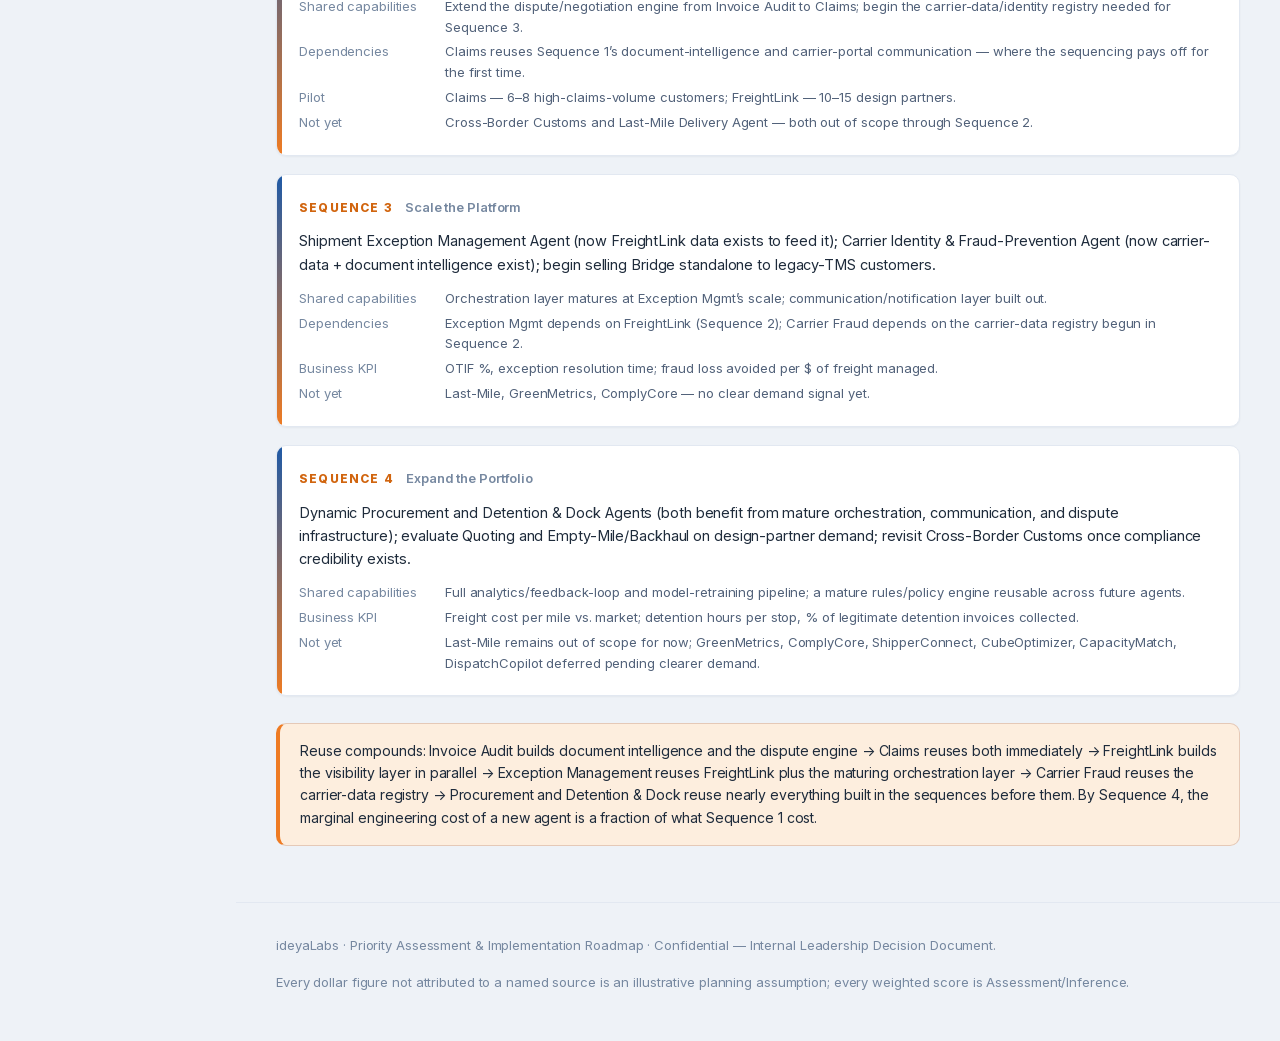
==== commit d076b264: "Match IT 360 design language (v27) - Rebuild design tokens to IT 360 palette: light blue-grey page b" ====
--- a/index.html
+++ b/index.html
@@ -6,8 +6,8 @@
 <title>ideyaLabs Transportation AI — Priority Assessment & Implementation Roadmap</title>
 <meta name="description" content="Consolidating the Top 15 Transportation Solutions and Top 10 Logistics AI Agents into a focused, sequenced product investment strategy." />
 <link rel="icon" href="assets/ideyalabs-logo.png" />
-<link rel="stylesheet" href="fonts.css?v=26" />
-<link rel="stylesheet" href="styles.css?v=26" />
+<link rel="stylesheet" href="fonts.css?v=27" />
+<link rel="stylesheet" href="styles.css?v=27" />
 <script>
 (function(){try{var t=localStorage.getItem('theme')||((window.matchMedia&&window.matchMedia('(prefers-color-scheme: dark)').matches)?'dark':'light');document.documentElement.setAttribute('data-theme',t);}catch(e){}})();
 </script>
@@ -448,7 +448,7 @@
   </div>
 </footer>
 
-<script src="app.js?v=26"></script>
-<script src="sidebar.js?v=26"></script>
+<script src="app.js?v=27"></script>
+<script src="sidebar.js?v=27"></script>
 </body>
 </html>
--- a/styles.css
+++ b/styles.css
@@ -7,25 +7,25 @@
   --font-display: "Space Grotesk", "Inter", -apple-system, BlinkMacSystemFont, "Segoe UI", sans-serif;
 
   /* Light theme (default) */
-  --bg: #eef2f8;
+  --bg: #eef2f7;
   --bg-elev: #ffffff;
-  --bg-subtle: #e7edf5;
-  --text: #081522;
-  --text-strong: #030b15;
-  --text-muted: #1f2d40;
-  --text-faint: #45566c;
-  --border: #cdd8e4;
-  --border-strong: #a6b6c9;
+  --bg-subtle: #eff3f8;
+  --text: #1e2b3b;
+  --text-strong: #0f2038;
+  --text-muted: #52627a;
+  --text-faint: #7688a0;
+  --border: #e2e8f1;
+  --border-strong: #d3dce8;
 
   /* Brand = ideyaLabs blue; Accent = ideyaLabs orange */
-  --brand: #275e91;
-  --brand-hover: #1d4a75;
-  --brand-soft: #e6eef6;
-  --brand-text: #1f5688;
-
-  --accent: #e77625;
-  --accent-soft: #fdecdd;
-  --accent-text: #c65f10;
+  --brand: #1f5aa6;
+  --brand-hover: #174a8c;
+  --brand-soft: #e8f0fb;
+  --brand-text: #1b5299;
+
+  --accent: #ee7b23;
+  --accent-soft: #fdeede;
+  --accent-text: #d1650f;
 
   /* Tier / status colors */
   --tier1: #148f4b;   --tier1-soft: #d9f5e4;
@@ -41,9 +41,9 @@
   --warn: #c65f10;
   --bad: #d02c2c;
 
-  --shadow-sm: 0 1px 2px rgba(11,26,43,.06), 0 1px 3px rgba(11,26,43,.08);
-  --shadow-md: 0 4px 6px -1px rgba(11,26,43,.08), 0 2px 4px -2px rgba(11,26,43,.06);
-  --shadow-lg: 0 10px 25px -5px rgba(11,26,43,.12), 0 8px 10px -6px rgba(11,26,43,.08);
+  --shadow-sm: 0 1px 2px rgba(15,32,56,.05);
+  --shadow-md: 0 1px 3px rgba(15,32,56,.06), 0 4px 12px -4px rgba(15,32,56,.08);
+  --shadow-lg: 0 8px 24px -6px rgba(15,32,56,.14);
 
   --radius-sm: 8px;
   --radius-md: 12px;
@@ -93,7 +93,7 @@
 
 * { box-sizing: border-box; }
 
-html { scroll-behavior: smooth; scroll-padding-top: 24px; }
+html { scroll-behavior: smooth; scroll-padding-top: 80px; }
 
 body {
   margin: 0;
@@ -117,55 +117,68 @@
 
 .wrap { max-width: var(--maxw); margin: 0 auto; padding: 0 24px; }
 
-/* ---------- Left sidebar layout ---------- */
-:root { --sidebar-w: 248px; }
-body.has-sidebar { }
-.wrap { max-width: 100%; margin: 0; padding: 0 40px; }
-.wrap-wide { max-width: 100%; margin: 0; padding: 0 40px; }
+/* ---------- App shell: top bar + left sidebar (IT 360 style) ---------- */
+:root { --sidebar-w: 236px; --appbar-h: 60px; }
+.wrap, .wrap-wide { max-width: 100%; margin: 0; padding: 0 32px; }
 body.has-sidebar > main,
 body.has-sidebar > footer.site-footer { margin-left: var(--sidebar-w); }
-
+body.has-sidebar > main { padding-top: var(--appbar-h); }
+
+/* Top bar */
+.appbar {
+  position: fixed; top: 0; left: 0; right: 0; height: var(--appbar-h); z-index: 70;
+  display: grid; grid-template-columns: 1fr auto 1fr; align-items: center;
+  background: var(--bg-elev); padding: 0 20px;
+  border-bottom: 3px solid transparent;
+  border-image: linear-gradient(90deg, var(--brand), var(--accent)) 1;
+  box-shadow: 0 1px 3px rgba(15,32,56,.06);
+}
+.ab-left { display: flex; align-items: center; gap: 12px; justify-self: start; }
+.ab-brand img { height: 30px; width: auto; display: block; }
+.ab-product { justify-self: center; display: flex; flex-direction: column; align-items: center; line-height: 1; text-decoration: none; }
+.ab-product:hover { text-decoration: none; }
+.ab-product-name { font-family: var(--font-display); font-weight: 700; font-size: 19px; color: var(--brand-text); letter-spacing: -.01em; }
+.ab-product-sub { font-size: 10px; font-weight: 700; letter-spacing: .18em; text-transform: uppercase; color: var(--accent-text); margin-top: 3px; }
+.ab-right { display: flex; align-items: center; gap: 12px; justify-self: end; }
+.ab-theme { display: inline-grid; place-items: center; width: 34px; height: 34px; cursor: pointer;
+  background: var(--bg-subtle); border: 1px solid var(--border); border-radius: 50%; font-size: 15px; }
+.ab-theme:hover { border-color: var(--brand); }
+.ab-avatar { display: inline-grid; place-items: center; width: 34px; height: 34px; border-radius: 50%;
+  background: var(--brand); color: #fff; font-size: 12px; font-weight: 800; letter-spacing: .02em; }
+
+/* Sidebar sits below the top bar */
 .sidebar {
-  position: fixed; top: 0; left: 0; bottom: 0; width: var(--sidebar-w); z-index: 60;
+  position: fixed; top: var(--appbar-h); left: 0; bottom: 0; width: var(--sidebar-w); z-index: 60;
   background: var(--bg-elev); border-right: 1px solid var(--border);
   display: flex; flex-direction: column; overflow-y: auto;
 }
-.sb-brand { display: flex; flex-direction: column; gap: 6px; padding: 20px 20px 14px; text-decoration: none; border-bottom: 1px solid var(--border); }
-.sb-brand:hover { text-decoration: none; }
-.sb-logo { height: 30px; width: auto; align-self: flex-start; }
-.sb-brand-sub { font-size: 12px; font-weight: 700; letter-spacing: .04em; text-transform: uppercase; color: var(--text-faint); }
-.sb-nav { padding: 12px 12px 20px; flex: 1 1 auto; }
-.sb-group { margin-bottom: 16px; }
-.sb-group-title { font-size: 11px; font-weight: 800; letter-spacing: .09em; text-transform: uppercase; color: var(--text-faint); padding: 6px 12px; }
+.sb-nav { padding: 16px 12px 20px; flex: 1 1 auto; }
+.sb-group { margin-bottom: 20px; }
+.sb-group-title { font-size: 11px; font-weight: 800; letter-spacing: .1em; text-transform: uppercase; color: var(--text-faint); padding: 6px 12px; }
 .sb-link {
-  display: block; padding: 9px 12px; margin: 2px 0; border-radius: 9px;
+  display: flex; align-items: center; padding: 9px 14px; margin: 2px 0; border-radius: 8px;
   font-size: 14px; font-weight: 600; color: var(--text-muted); text-decoration: none;
-  border-left: 3px solid transparent; transition: background .12s, color .12s;
+  border-left: 3px solid transparent; transition: background .12s, color .12s, border-color .12s;
 }
 .sb-link:hover { background: var(--bg-subtle); color: var(--text-strong); text-decoration: none; }
-.sb-link.active { background: var(--brand-soft); color: var(--brand-text); border-left-color: var(--brand); font-weight: 700; }
-.sb-footer { padding: 14px; border-top: 1px solid var(--border); display: flex; flex-direction: column; gap: 10px; }
-.sb-theme { display: inline-flex; align-items: center; gap: 8px; cursor: pointer; font-family: inherit;
-  background: var(--bg-subtle); border: 1px solid var(--border); color: var(--text); border-radius: 10px;
-  padding: 8px 12px; font-size: 13px; font-weight: 600; width: fit-content; }
-.sb-theme:hover { border-color: var(--brand); }
+.sb-link.active { background: var(--accent-soft); color: var(--accent-text); border-left-color: var(--accent); font-weight: 700; }
+.sb-footer { padding: 14px; border-top: 1px solid var(--border); }
 .sb-conf { font-size: 10.5px; color: var(--text-faint); letter-spacing: .04em; }
 
-/* Mobile top bar + drawer */
-.mobilebar { display: none; }
+.mb-toggle { display: none; }
 .sb-scrim { display: none; }
+
 @media (max-width: 900px) {
   :root { --sidebar-w: 0px; }
-  .wrap, .wrap-wide { padding: 0 20px; }
+  .wrap, .wrap-wide { padding: 0 18px; }
   body.has-sidebar > main, body.has-sidebar > footer.site-footer { margin-left: 0; }
-  .mobilebar { display: flex; align-items: center; gap: 12px; position: sticky; top: 0; z-index: 55;
-    height: 56px; padding: 0 16px; background: var(--bg-elev); border-bottom: 1px solid var(--border); }
+  .appbar { grid-template-columns: auto 1fr auto; }
+  .ab-product-sub { display: none; }
   .mb-toggle { display: inline-flex; flex-direction: column; gap: 4px; background: none; border: none; cursor: pointer; padding: 6px; }
-  .mb-toggle span { width: 20px; height: 2px; background: var(--text); border-radius: 2px; }
-  .mb-brand img { height: 24px; }
+  .mb-toggle span { width: 20px; height: 2px; background: var(--text-strong); border-radius: 2px; }
   .sidebar { transform: translateX(-100%); transition: transform .2s ease; width: 260px; box-shadow: var(--shadow-lg); }
   body.sb-open .sidebar { transform: translateX(0); }
-  body.sb-open .sb-scrim { display: block; position: fixed; inset: 0; z-index: 58; background: rgba(0,0,0,.4); }
+  body.sb-open .sb-scrim { display: block; position: fixed; inset: var(--appbar-h) 0 0 0; z-index: 58; background: rgba(15,32,56,.4); }
 }
 
 /* ---------- Hero ---------- */
@@ -200,7 +213,7 @@
 
 /* ---------- Sections ---------- */
 section { padding: 56px 0; border-top: 1px solid var(--border); }
-section[id] { scroll-margin-top: 90px; }
+section[id] { scroll-margin-top: 80px; }
 section:first-of-type { border-top: 0; }
 .section-head { margin-bottom: 28px; }
 .section-head h2 { font-size: clamp(22px, 3vw, 30px); letter-spacing: -.02em; margin: 0 0 8px; font-weight: 850; color: var(--text-strong); }
@@ -395,12 +408,12 @@
 /* ================= Client & Market Opportunities ================= */
 
 /* Sub-view tabs */
-.mtabs-wrap { position: sticky; top: 0; z-index: 40; background: color-mix(in srgb, var(--bg-elev) 92%, transparent); backdrop-filter: saturate(180%) blur(12px); border-bottom: 1px solid var(--border); }
+.mtabs-wrap { position: sticky; top: var(--appbar-h); z-index: 40; background: color-mix(in srgb, var(--bg-elev) 92%, transparent); backdrop-filter: saturate(180%) blur(12px); border-bottom: 1px solid var(--border); }
 .mtabs { display: flex; flex-wrap: wrap; gap: 6px; overflow-x: auto; padding: 8px 0; }
 nav.mtabs a.mtab { display: inline-block; white-space: nowrap; font-size: 13.5px; font-weight: 600; color: var(--text-muted); padding: 8px 13px; margin: 2px 0; border: 1px solid var(--border); border-radius: 9px; text-decoration: none; background: var(--bg-elev); }
 nav.mtabs a.mtab:hover { background: var(--bg-subtle); color: var(--text); text-decoration: none; border-color: var(--border-strong); }
 nav.mtabs a.mtab.active { color: #fff; background: var(--brand); border-color: var(--brand); }
-html { scroll-padding-top: 72px; }
+html { scroll-padding-top: 124px; }
 
 /* Fit badges (A–E) */
 .fit-badge { display:inline-flex; align-items:center; font-size:11px; font-weight:700; letter-spacing:.03em; padding:3px 9px; border-radius:999px; white-space:nowrap; }
@@ -478,7 +491,7 @@
 .plan-sol { font-weight:600; color:var(--brand-text); font-size:12.5px; }
 .plan-action { font-size:14px; color:var(--text-muted); margin-bottom:8px; }
 
-@media (max-width: 900px) { .mtabs-wrap { top: 56px; } .search { min-width: 0; width:100%; } }
+@media (max-width: 900px) { .mtabs-wrap { top: var(--appbar-h); } .search { min-width: 0; width:100%; } }
 
 /* Prospect clarification note on target cards */
 .target-note { margin:0 0 10px; font-size:12.5px; font-weight:600; color:var(--accent-text); background:var(--accent-soft); border-radius:8px; padding:8px 10px; border:1px solid color-mix(in srgb, var(--accent) 25%, var(--border)); }
@@ -913,3 +926,84 @@
   content: ""; width: 14px; height: 3px; border-radius: 2px; background: var(--accent);
   flex: 0 0 auto;
 }
+
+/* ============================================================
+   IT 360 match v27 — cards, stats, tables, badges, panels
+   ============================================================ */
+
+/* Kicker/overline: small blue label above page titles (IT 360 style),
+   overriding the earlier orange pill. */
+.kicker, .section-eyebrow {
+  display: inline-block !important; width: auto !important;
+  background: transparent !important; color: var(--brand-text) !important;
+  font-family: var(--font-display);
+  font-size: 12px !important; font-weight: 700 !important; letter-spacing: .04em !important;
+  text-transform: none !important; padding: 0 !important; border-radius: 0 !important;
+  box-shadow: none !important; margin-bottom: 8px !important;
+}
+.section-head h2, section > h2, .section-title {
+  font-family: var(--font-display);
+  font-size: clamp(24px, 2.4vw, 30px) !important; font-weight: 700; letter-spacing: -.02em;
+  color: var(--text-strong); line-height: 1.15;
+}
+.section-head h2::before, section > h2::before, .section-title::before { display: none; } /* drop the accent bar */
+.section-head p, .lede { color: var(--text-muted); }
+
+/* Cards: white, ~10px radius, hairline border, soft shadow */
+.card, .stat, .merge-item, .cap, .ws-row, .phase, .target-card, .opp-card, .qa-list, .table-wrap, .criteria-explainer {
+  background: var(--bg-elev); border: 1px solid var(--border);
+  border-radius: 10px; box-shadow: var(--shadow-sm);
+}
+.card:hover, .target-card:hover, .opp-card:hover { box-shadow: var(--shadow-md); transform: none; border-color: var(--border-strong); }
+.card h3, .rec-card h3, .opp-card h3, .target-card h3 { color: var(--text-strong); font-weight: 700; }
+
+/* Stat cards: big deep-navy number, small grey caption */
+.stat { padding: 18px 20px; }
+.stat .num { font-family: var(--font-display); font-size: 30px; font-weight: 700; color: var(--text-strong); letter-spacing: -.02em; }
+.stat .stat-label, .stat .cap-name, .stat small, .stat p { color: var(--text-muted); font-size: 13px; }
+
+/* Tables: light grey header, subtle separators, roomy padding */
+.table-wrap { overflow-x: auto; }
+table.score thead th { background: var(--bg-subtle); color: var(--text-strong) !important; font-weight: 700; font-size: 12px;
+  border-bottom: 1px solid var(--border); text-transform: none; }
+table.score tbody td { padding: 12px 10px; color: var(--text); border-bottom: 1px solid var(--border); }
+table.score tbody tr:nth-child(even) { background: color-mix(in srgb, var(--bg-subtle) 50%, transparent); }
+table.score tbody tr:hover { background: var(--bg-subtle); }
+table.score td.name-col { font-weight: 700; color: var(--text-strong); }
+
+/* Score cells: solid, rounded, white text */
+.cellscore { width: 30px; height: 30px; border-radius: 8px; font-weight: 700; font-size: 13px; color: #fff !important; box-shadow: none; }
+
+/* Peach-tinted panel headers (like "Due Within 7 Days" / "Seats Assigned...") */
+.callout { background: var(--accent-soft); border: 1px solid color-mix(in srgb, var(--accent) 28%, var(--border)); border-left: 4px solid var(--accent); border-radius: 10px; color: var(--text); }
+.callout.warn { background: var(--accent-soft); border-left-color: var(--accent); }
+.tier-a-card { border-color: color-mix(in srgb, var(--accent) 40%, var(--border)); }
+
+/* Badges/pills: solid navy + outline variants (IT 360) */
+.badge, .fit-badge, .tier-badge, .fid, .dispo, .score-pill, .wave-tag, .adapted-tag, .opp-priority {
+  font-weight: 700; border-radius: 999px; border: 1px solid transparent; padding: 3px 11px;
+}
+.badge.agent, .badge.tier2, .fit-b, .tier-b, .fid-assess {
+  background: var(--brand); color: #fff; border-color: var(--brand);
+}
+.badge.tier1, .fit-a, .tier-a, .fid-fact, .dispo.merge, .wave-now, .score-pill {
+  background: color-mix(in srgb, var(--good) 14%, transparent); color: var(--good); border-color: color-mix(in srgb, var(--good) 40%, transparent);
+}
+.badge.tier3, .fit-c, .tier-c, .fid-validate, .dispo.separate, .wave-med, .adapted-tag, .opp-priority {
+  background: var(--accent-soft); color: var(--accent-text); border-color: color-mix(in srgb, var(--accent) 40%, transparent);
+}
+.badge.tier4, .fit-d, .tier-d, .badge.saas {
+  background: var(--bg-subtle); color: var(--text-muted); border-color: var(--border-strong);
+}
+
+/* Buttons: navy primary, outline secondary */
+.btn, button.btn, .sort-bar button, .search + button { border-radius: 8px; font-weight: 600; }
+
+/* Links */
+a { color: var(--brand-text); font-weight: 600; }
+
+/* Hero: lighten to match the calmer IT 360 palette */
+.hero { background:
+  radial-gradient(1100px 420px at 100% -10%, var(--brand-soft) 0%, transparent 55%),
+  radial-gradient(800px 360px at -5% 0%, var(--accent-soft) 0%, transparent 50%); }
+[data-theme="light"] body { background: var(--bg); }  /* drop the tinted body wash; IT 360 bg is flat */
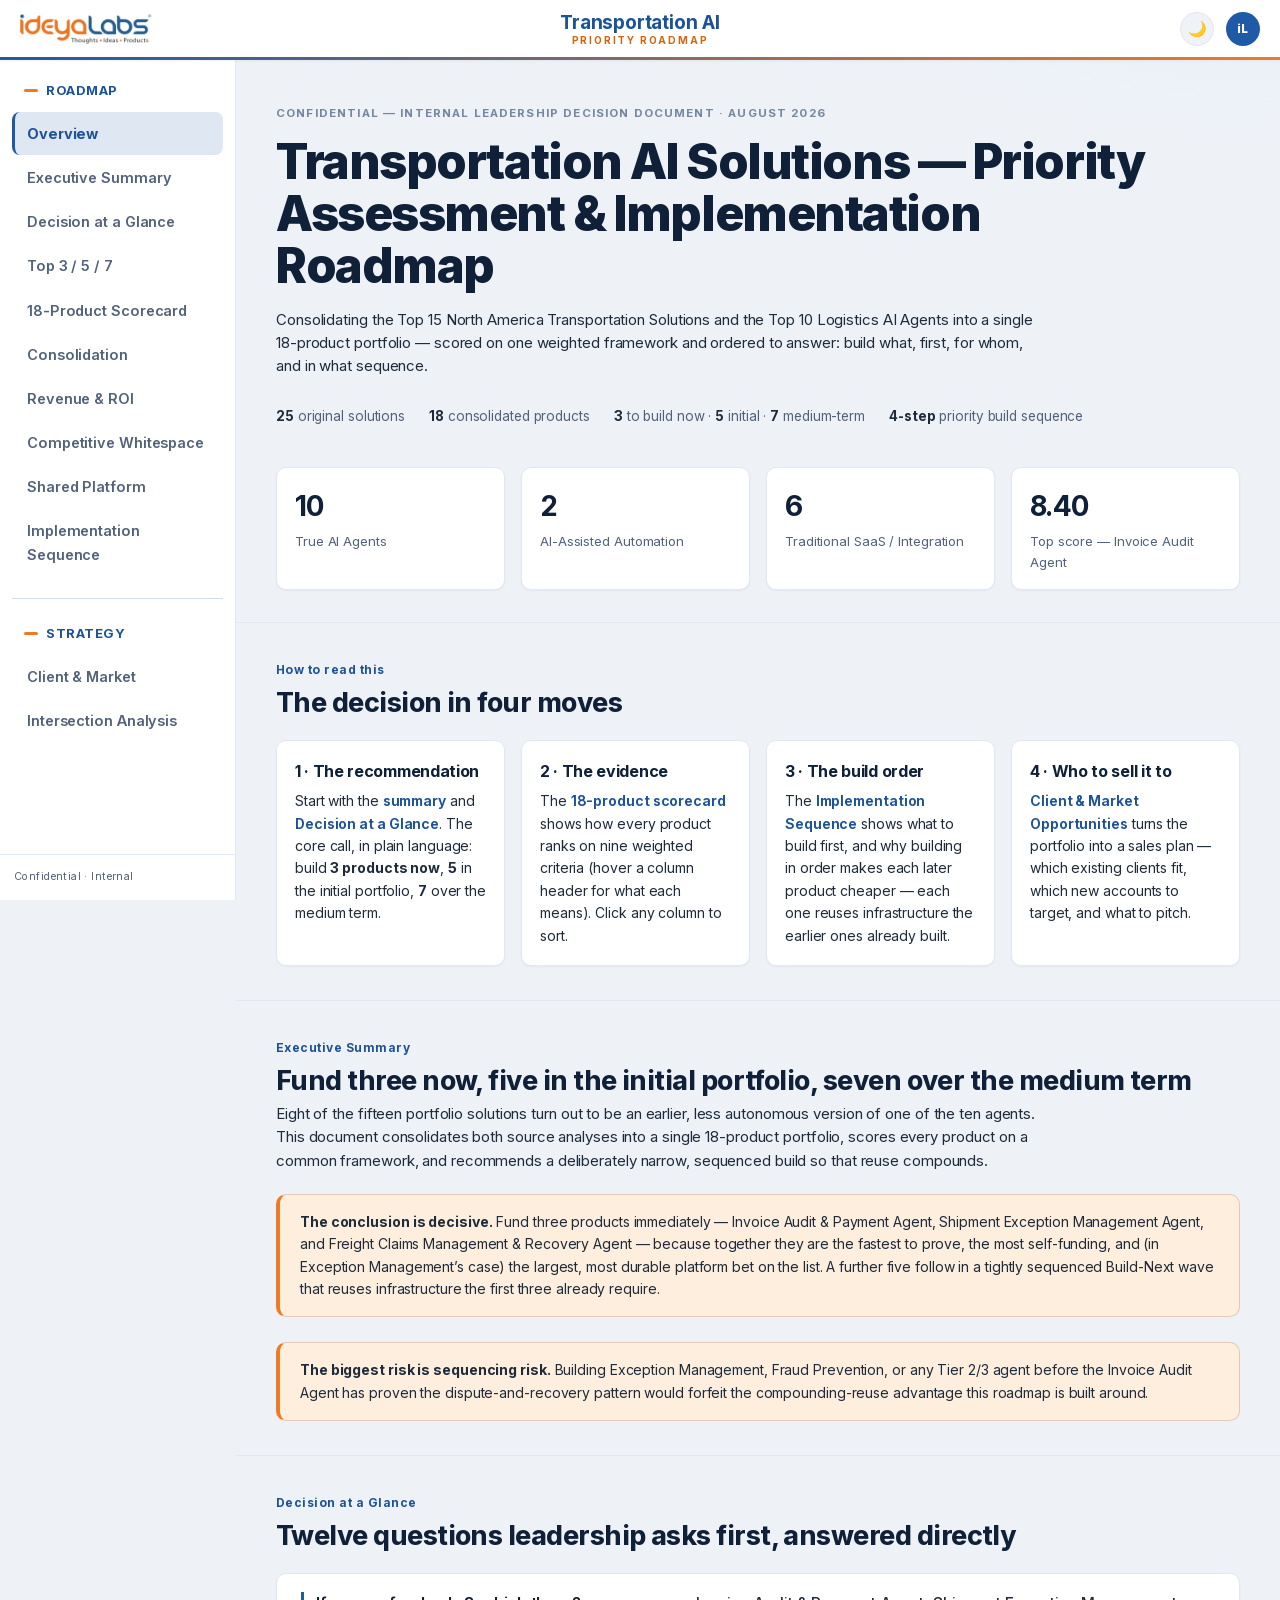
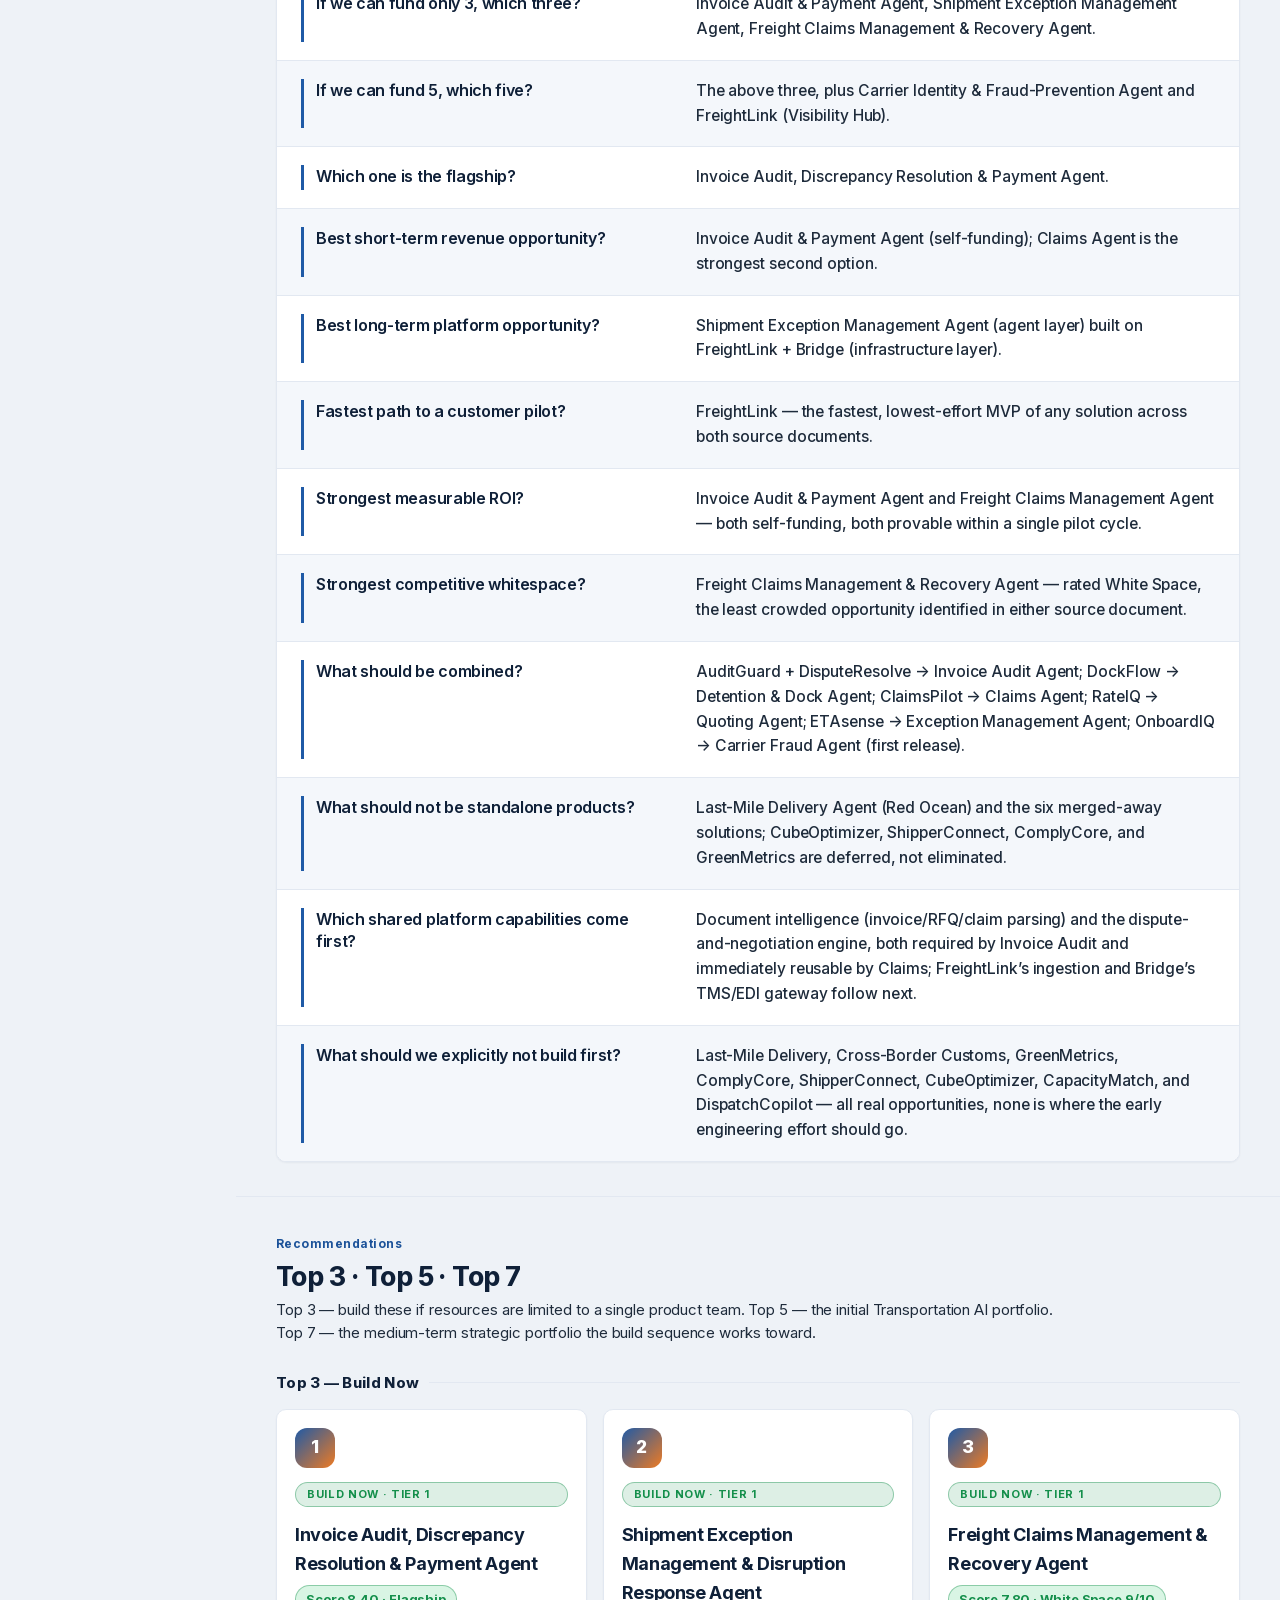
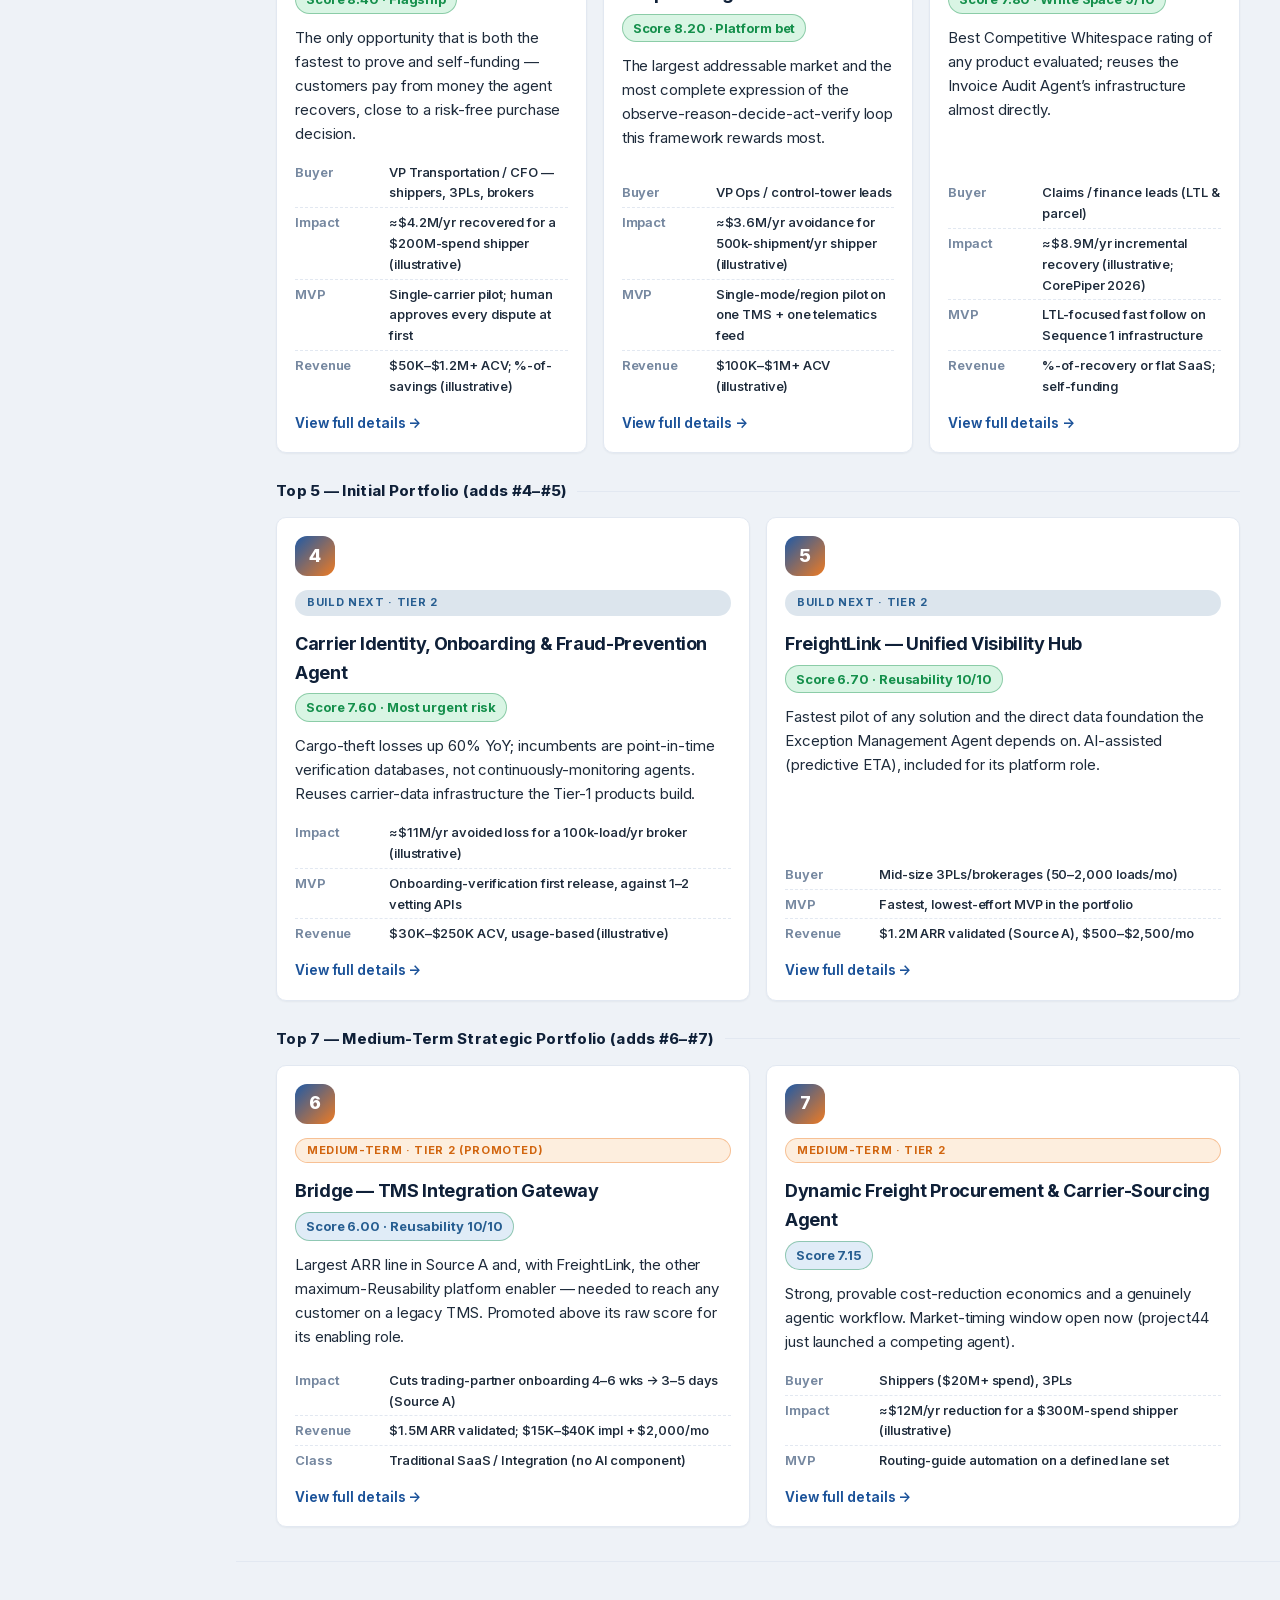
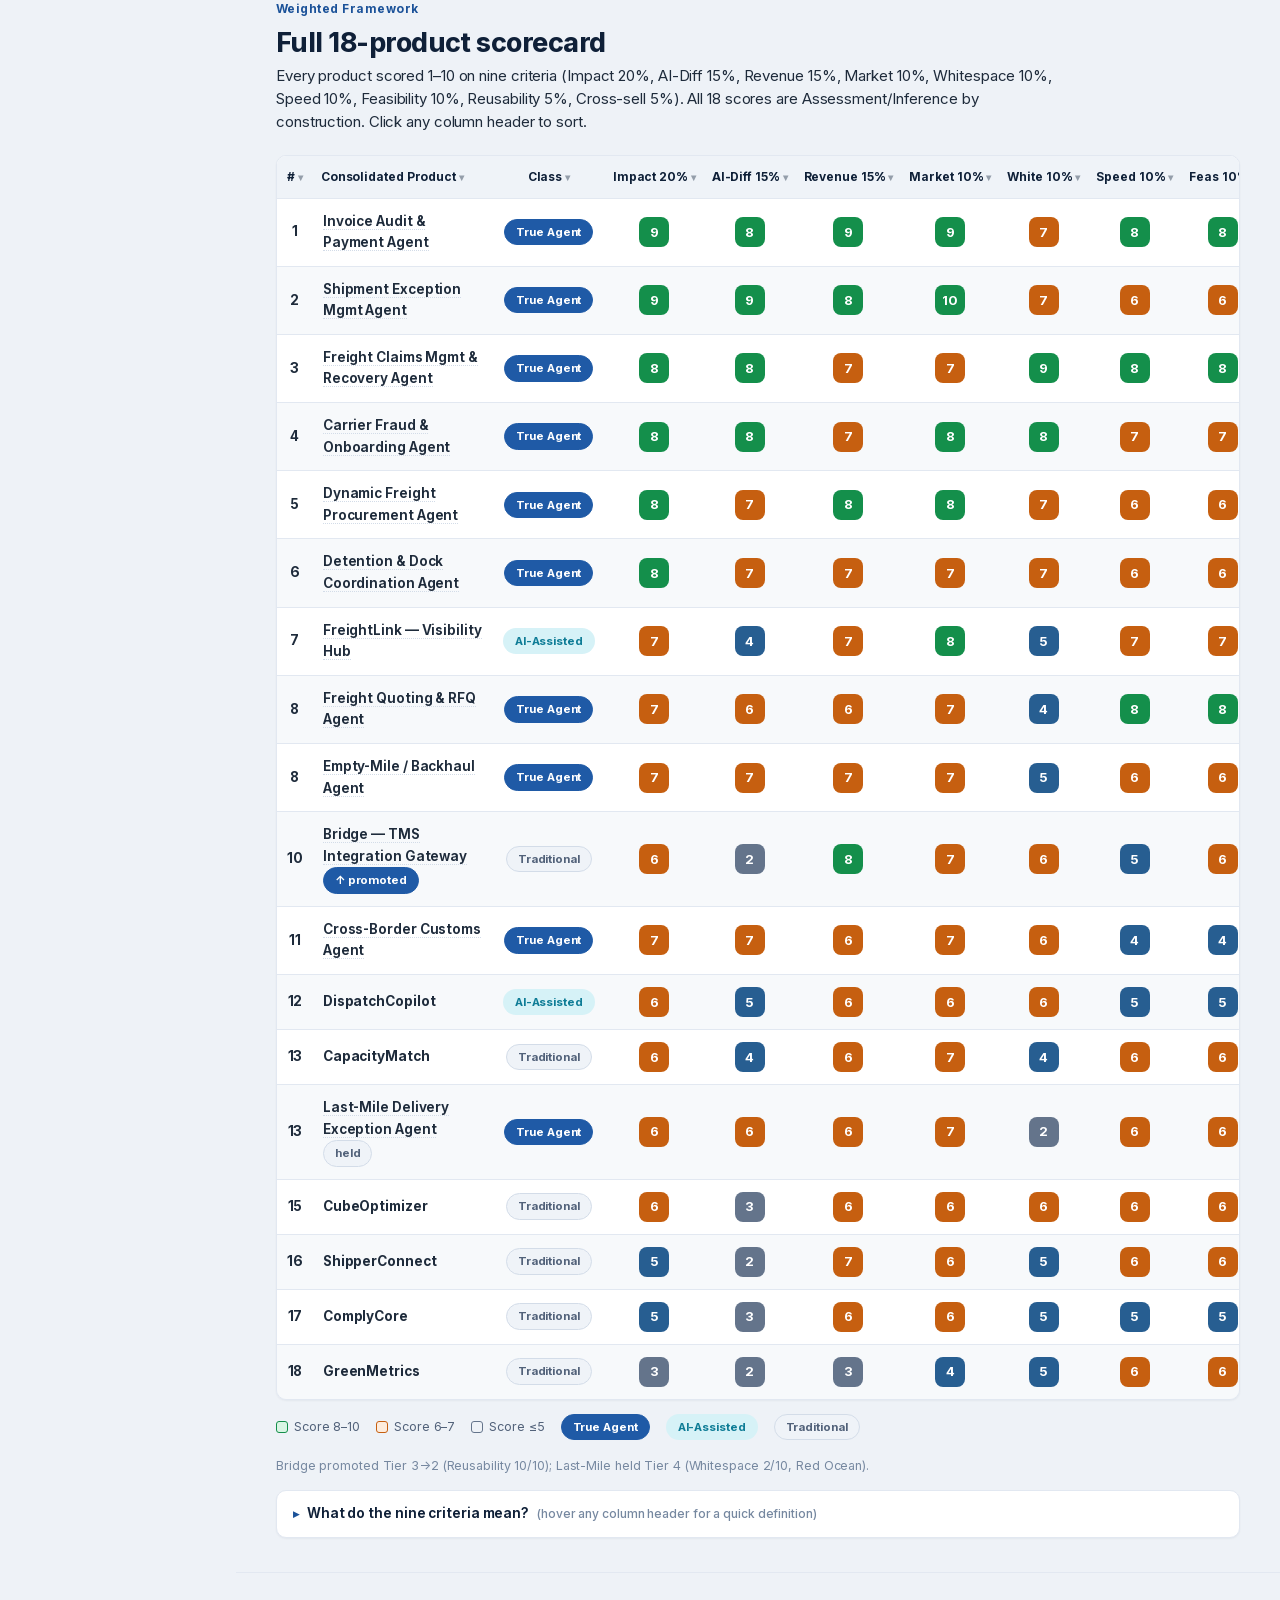
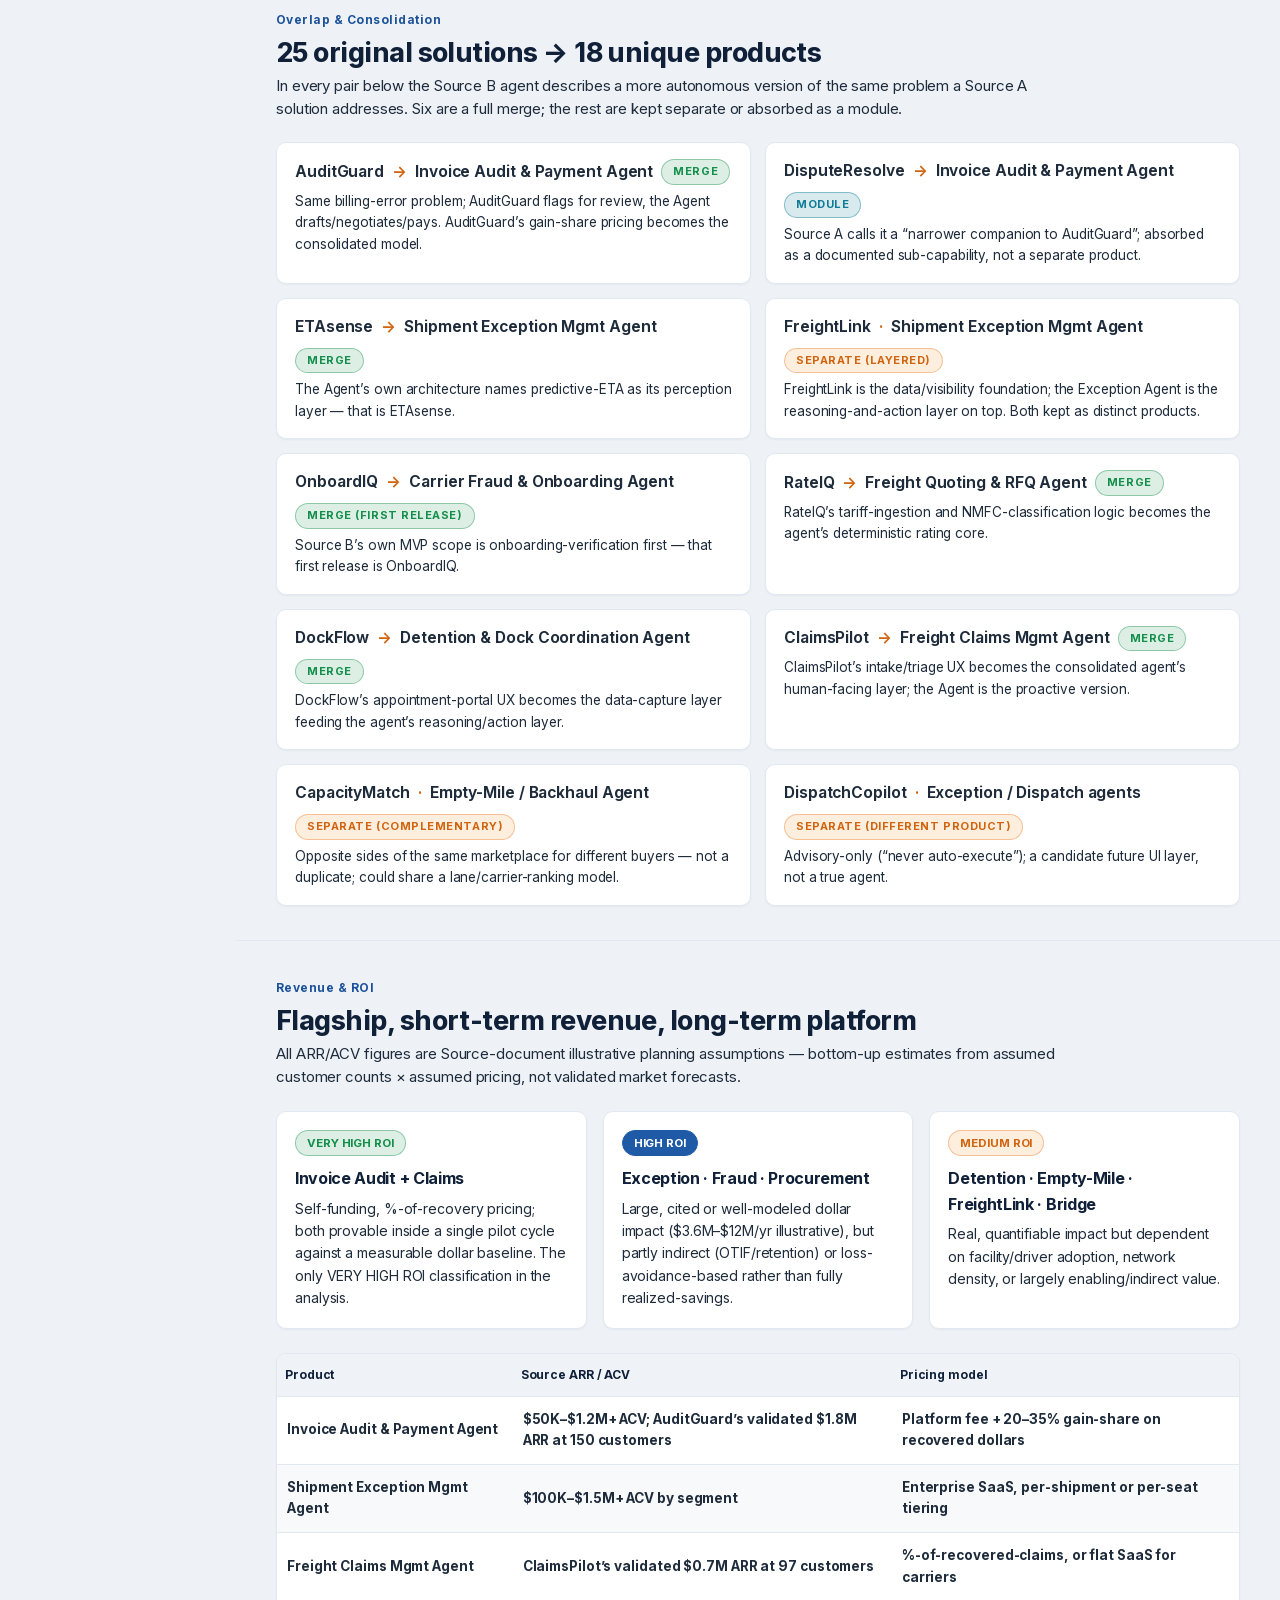
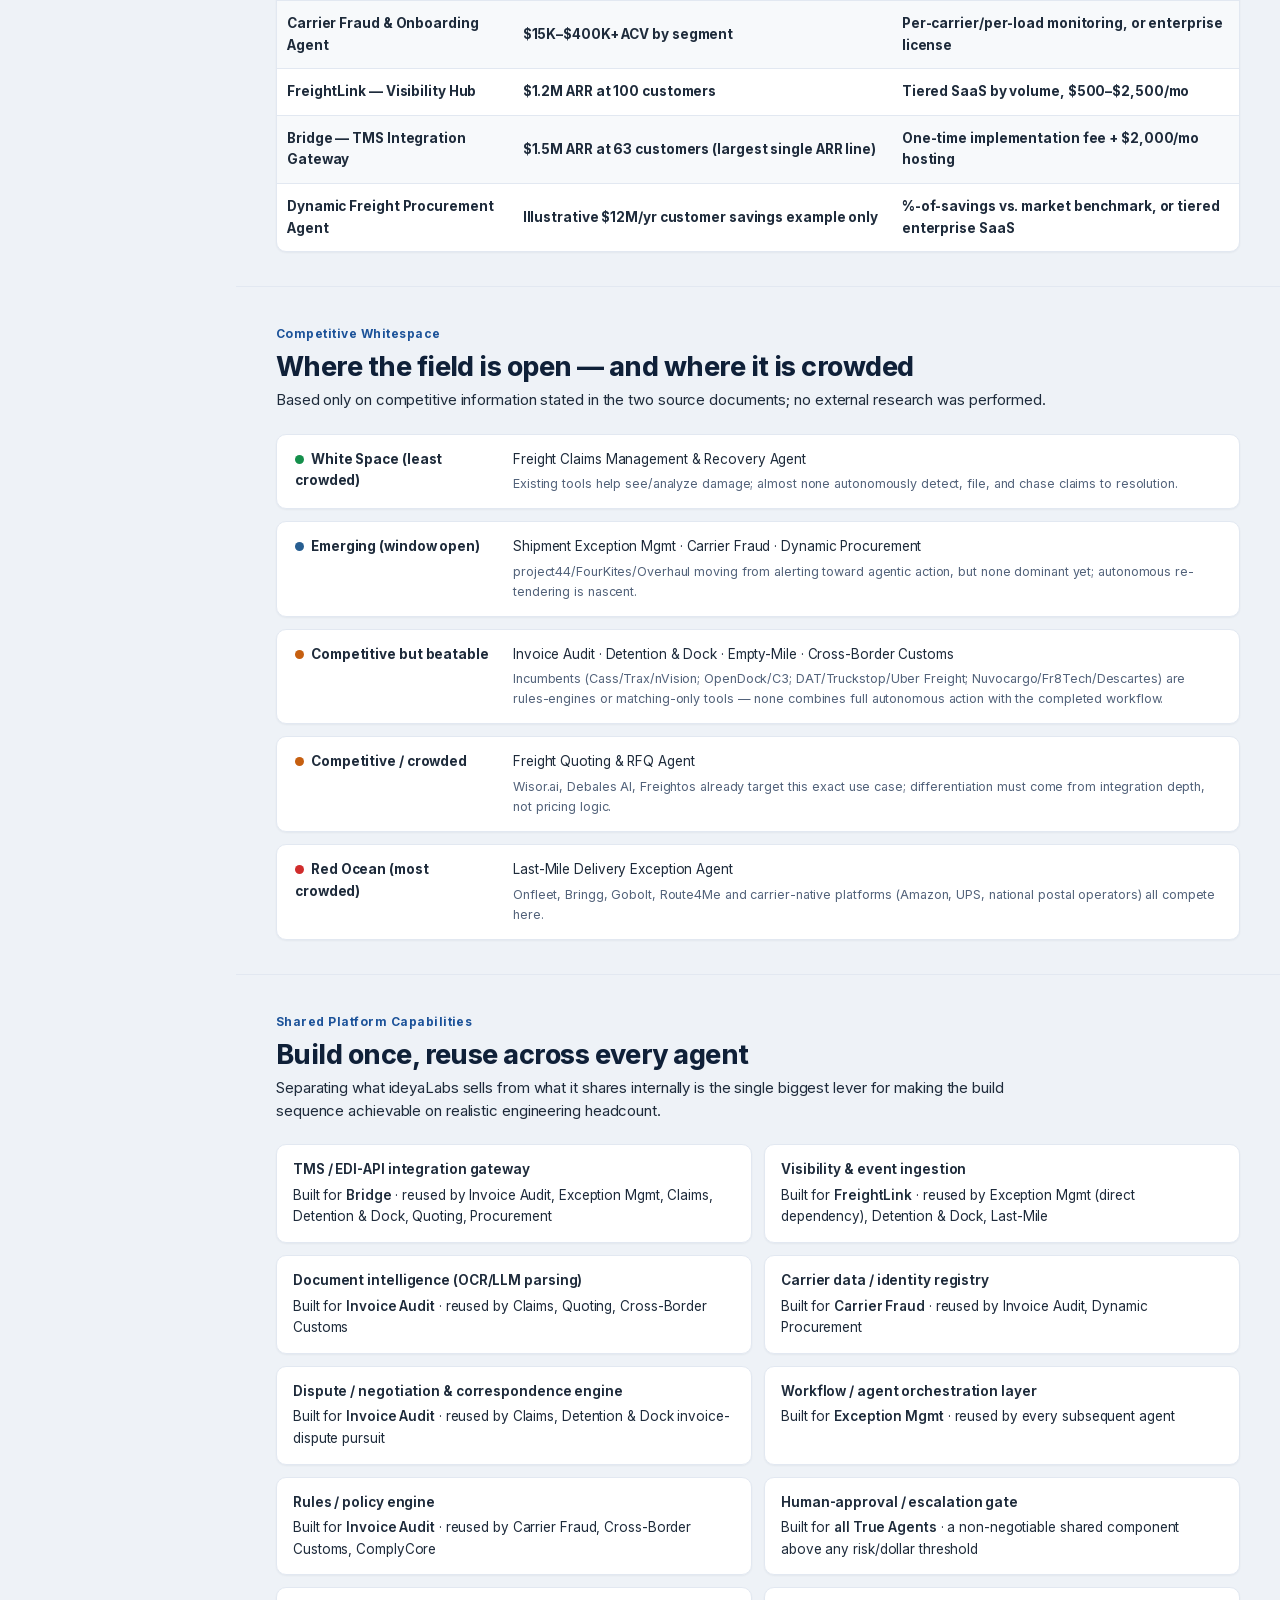
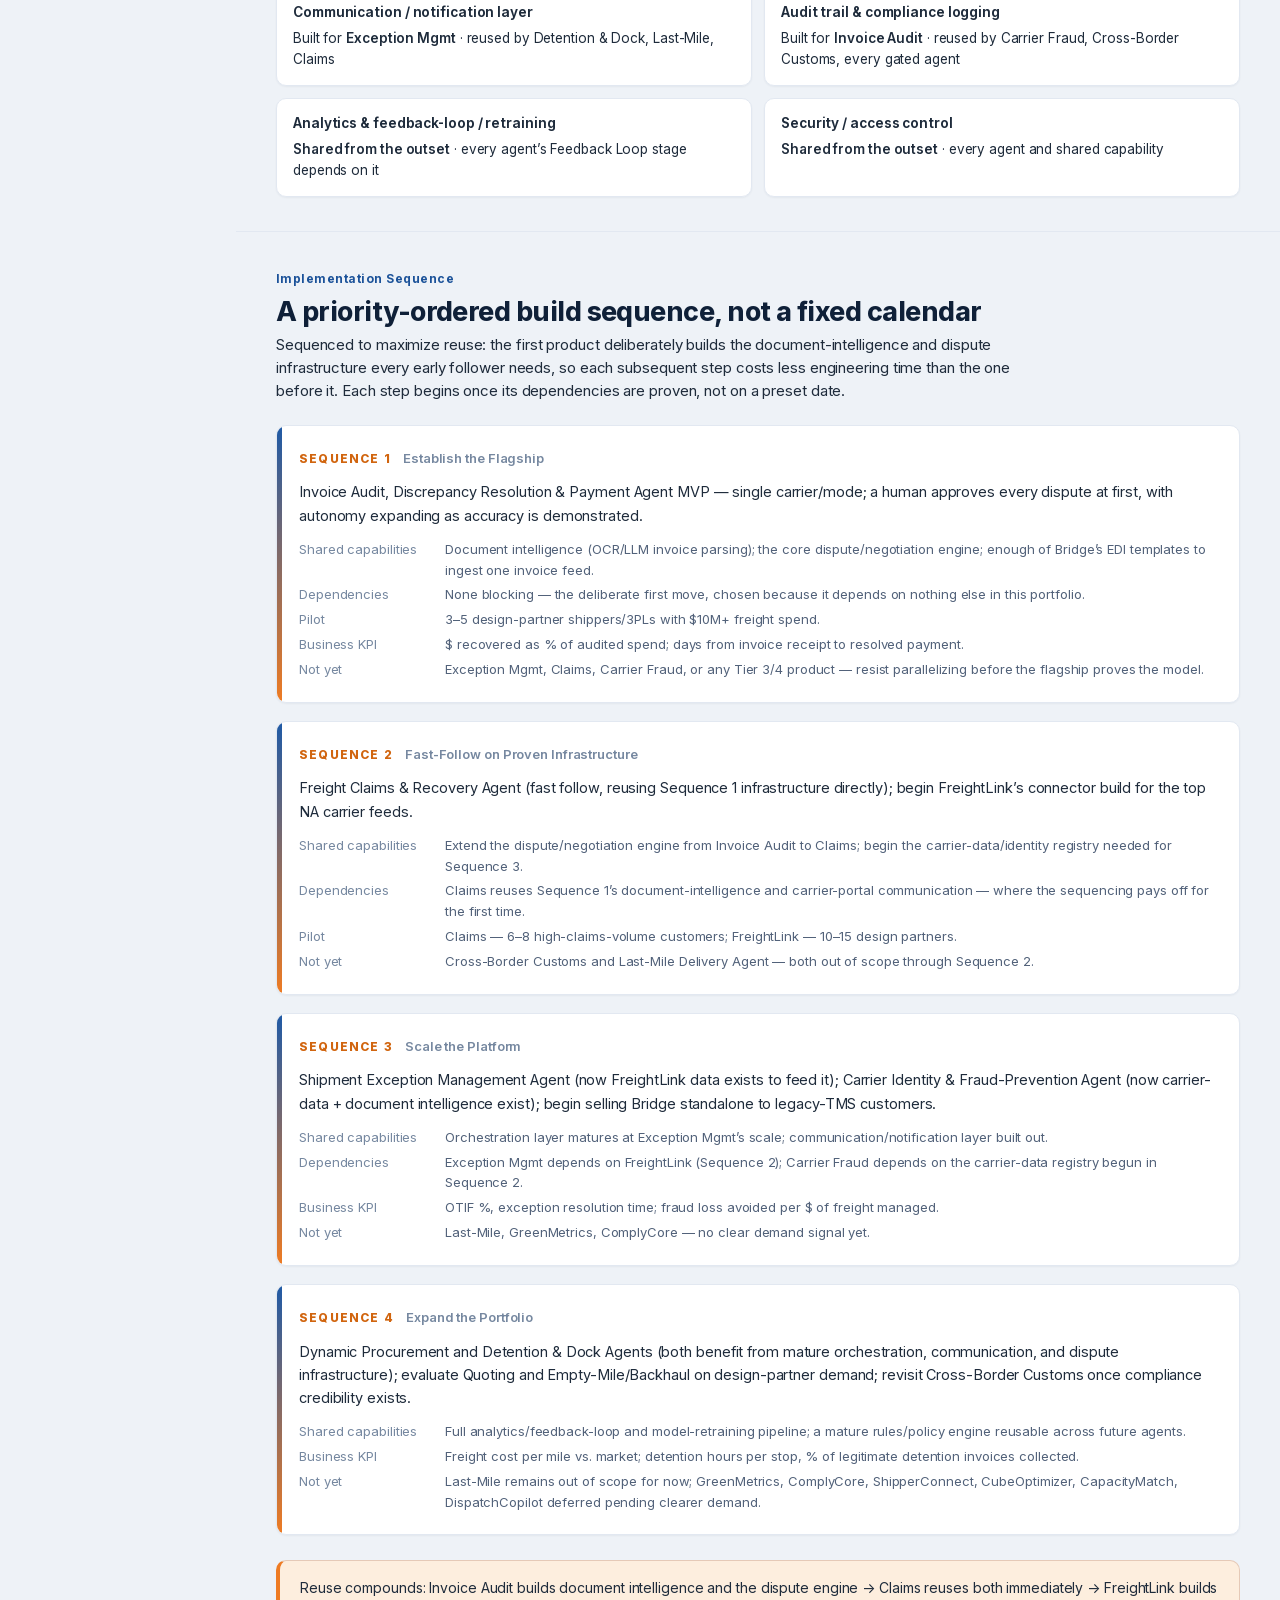
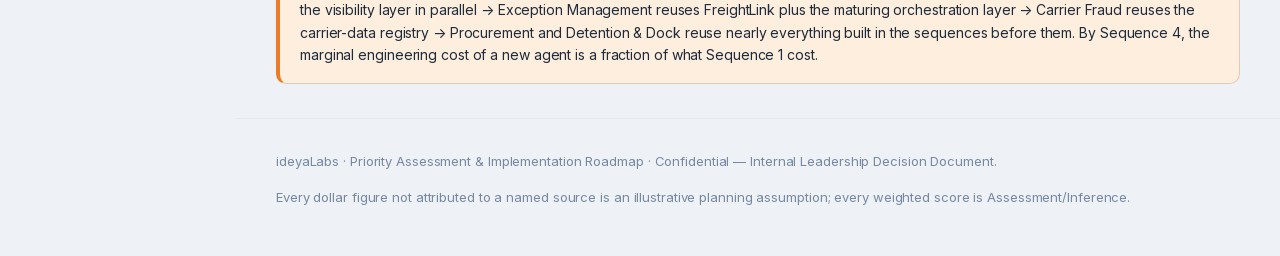
==== commit f3da292c: "Quiet eyebrow, clean sans headings, tighter density (v28) - Remove loud orange CONFIDENTIAL banner; " ====
--- a/index.html
+++ b/index.html
@@ -6,8 +6,8 @@
 <title>ideyaLabs Transportation AI — Priority Assessment & Implementation Roadmap</title>
 <meta name="description" content="Consolidating the Top 15 Transportation Solutions and Top 10 Logistics AI Agents into a focused, sequenced product investment strategy." />
 <link rel="icon" href="assets/ideyalabs-logo.png" />
-<link rel="stylesheet" href="fonts.css?v=27" />
-<link rel="stylesheet" href="styles.css?v=27" />
+<link rel="stylesheet" href="fonts.css?v=28" />
+<link rel="stylesheet" href="styles.css?v=28" />
 <script>
 (function(){try{var t=localStorage.getItem('theme')||((window.matchMedia&&window.matchMedia('(prefers-color-scheme: dark)').matches)?'dark':'light');document.documentElement.setAttribute('data-theme',t);}catch(e){}})();
 </script>
@@ -448,7 +448,7 @@
   </div>
 </footer>
 
-<script src="app.js?v=27"></script>
-<script src="sidebar.js?v=27"></script>
+<script src="app.js?v=28"></script>
+<script src="sidebar.js?v=28"></script>
 </body>
 </html>
--- a/styles.css
+++ b/styles.css
@@ -1007,3 +1007,43 @@
   radial-gradient(1100px 420px at 100% -10%, var(--brand-soft) 0%, transparent 55%),
   radial-gradient(800px 360px at -5% 0%, var(--accent-soft) 0%, transparent 50%); }
 [data-theme="light"] body { background: var(--bg); }  /* drop the tinted body wash; IT 360 bg is flat */
+
+/* ============================================================
+   v28 — clean sans headings, quiet eyebrow, tighter density
+   ============================================================ */
+
+/* Headings use clean Inter (drop Space Grotesk character) */
+:root { --font-display: "Inter", -apple-system, BlinkMacSystemFont, "Segoe UI", Roboto, Helvetica, Arial, sans-serif; }
+h1, h2, h3, h4, .num,
+.section-head h2, section > h2, .section-title,
+.ab-product-name, .sb-group-title, .qa-item .q,
+.card h3, .rec-card h3, .opp-card h3, .target-card h3, .detail-card h3, .ls-cat-head h3 {
+  font-family: var(--font-display) !important;
+}
+h1 { font-weight: 800; letter-spacing: -0.025em; }
+.section-head h2, section > h2, .section-title { font-weight: 750; letter-spacing: -0.02em; }
+
+/* Hero eyebrow becomes a quiet overline label (no loud orange banner) */
+.eyebrow {
+  display: inline-block !important; width: auto !important;
+  background: transparent !important; color: var(--text-faint) !important;
+  font-size: 11.5px !important; font-weight: 700 !important; letter-spacing: .1em !important;
+  text-transform: uppercase; padding: 0 !important; border-radius: 0 !important;
+  box-shadow: none !important; margin-bottom: 14px !important;
+}
+
+/* Tighter, more uniform density */
+.hero { padding: 40px 0 32px !important; }
+section { padding-top: 34px !important; padding-bottom: 34px !important; }
+.section-head { margin-bottom: 22px !important; }
+.section-head h2 { font-size: clamp(23px, 2.1vw, 28px) !important; margin: 0 0 6px !important; }
+.section-head p, .lede { font-size: 15px !important; line-height: 1.55; }
+.card { padding: 18px !important; }
+.stat { padding: 16px 18px !important; }
+.stat .num { font-size: 28px !important; }
+.grid, .grid-2, .grid-4, .stat-row { gap: 16px !important; }
+body { font-size: 15.5px; }
+
+/* Hero: calmer, flatter background */
+.hero { background:
+  radial-gradient(900px 360px at 100% -20%, var(--brand-soft) 0%, transparent 55%) !important; }
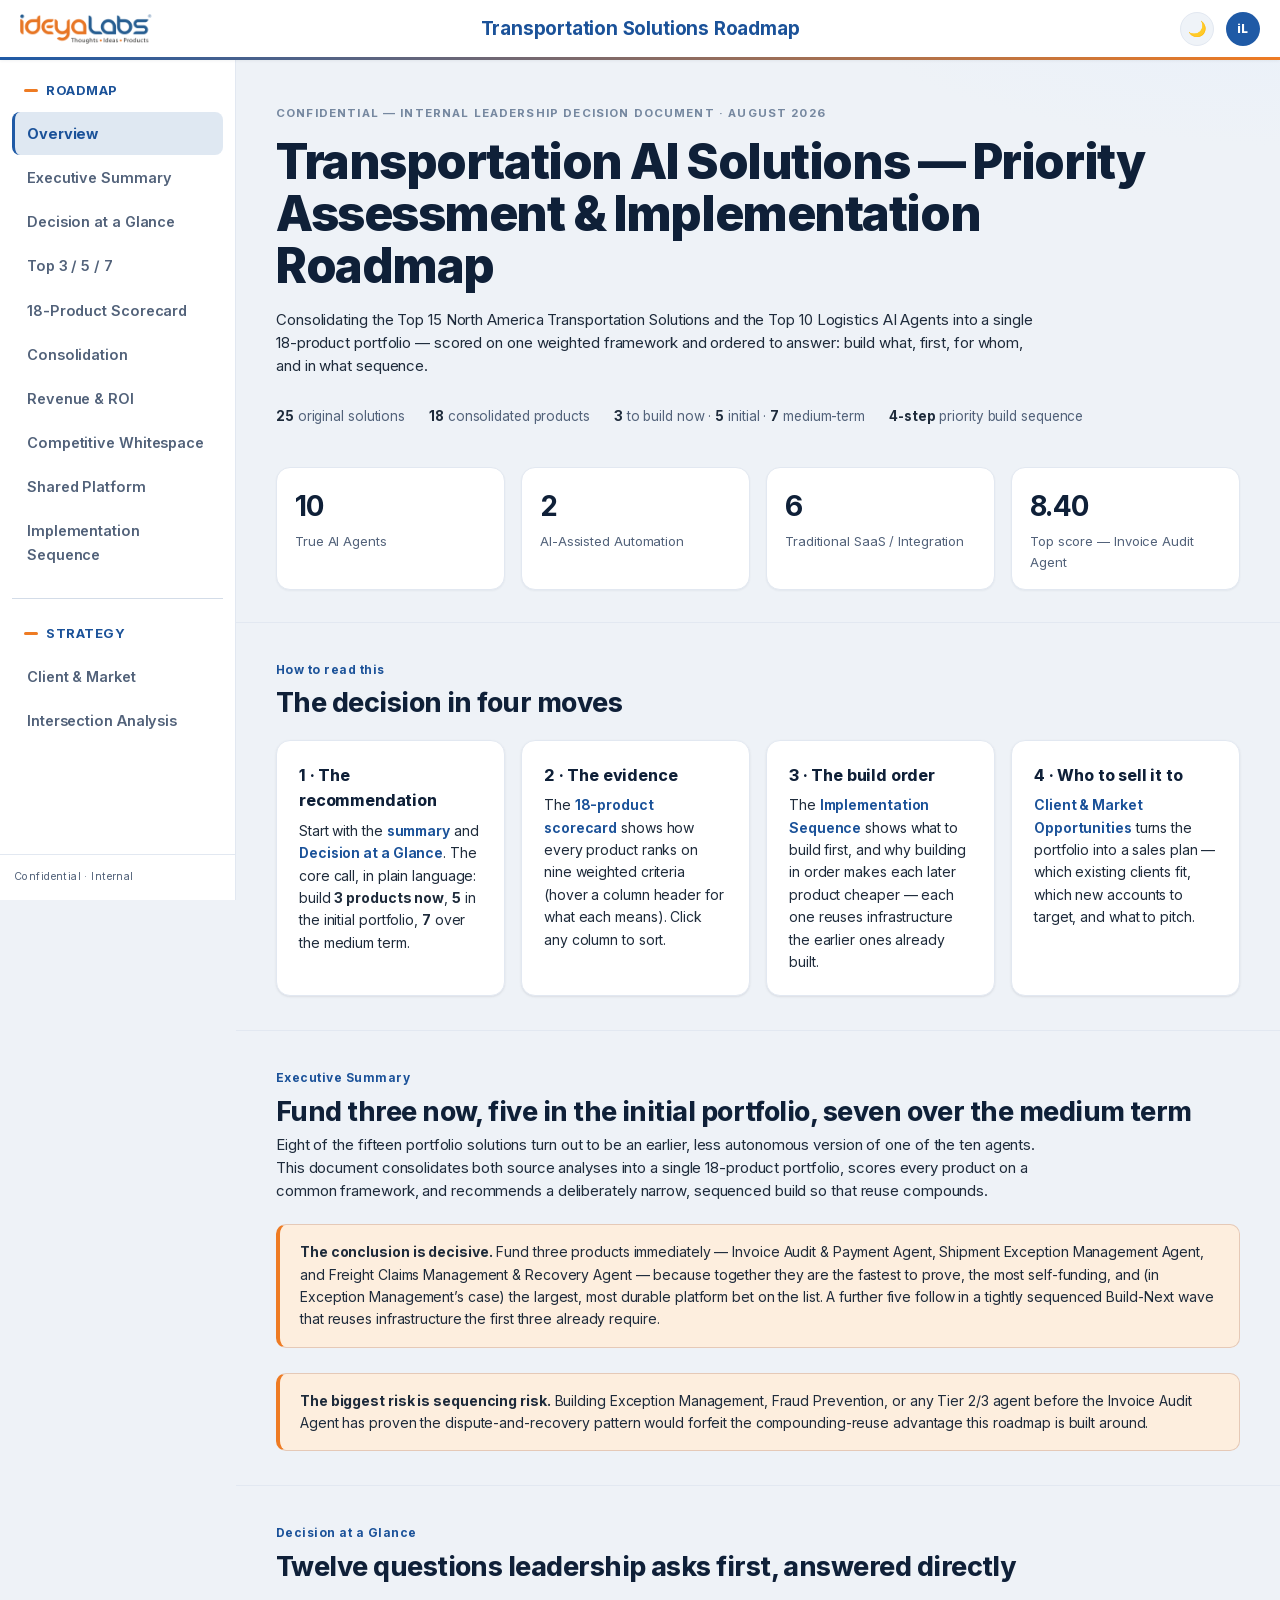
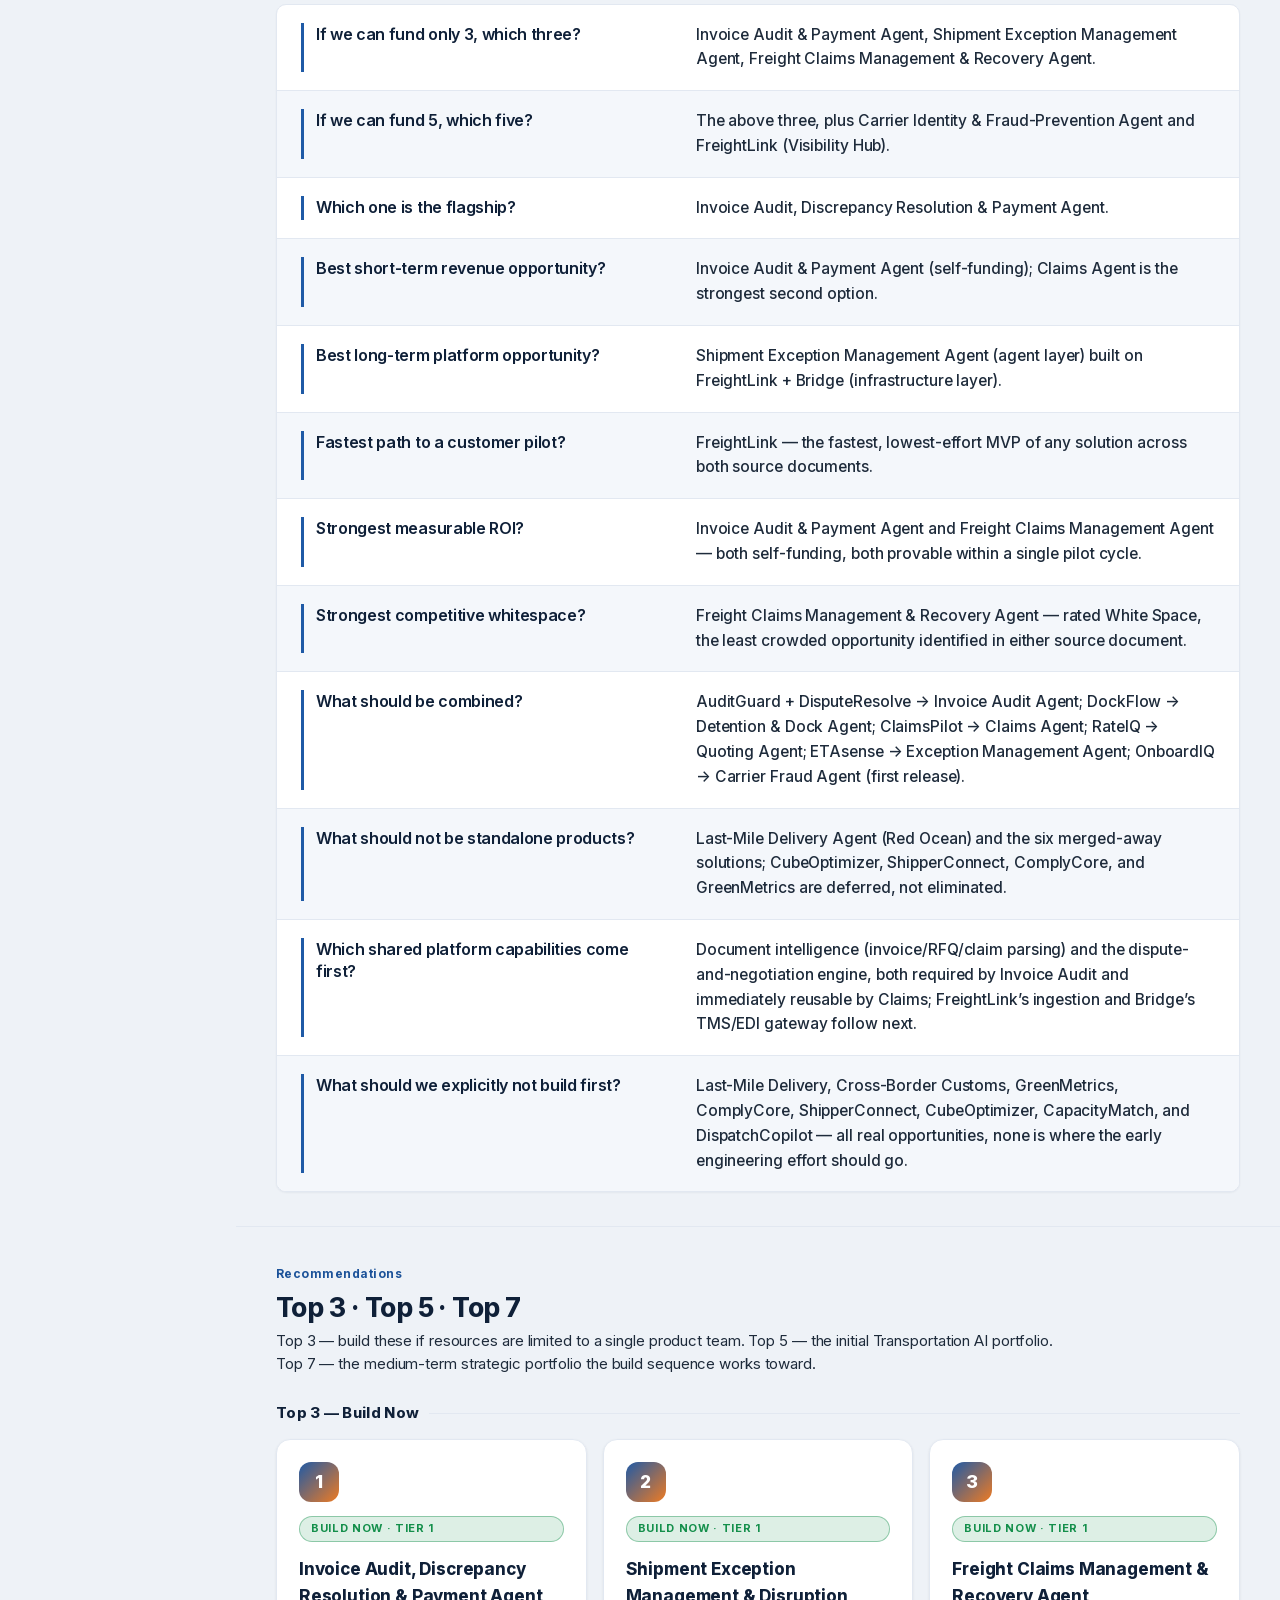
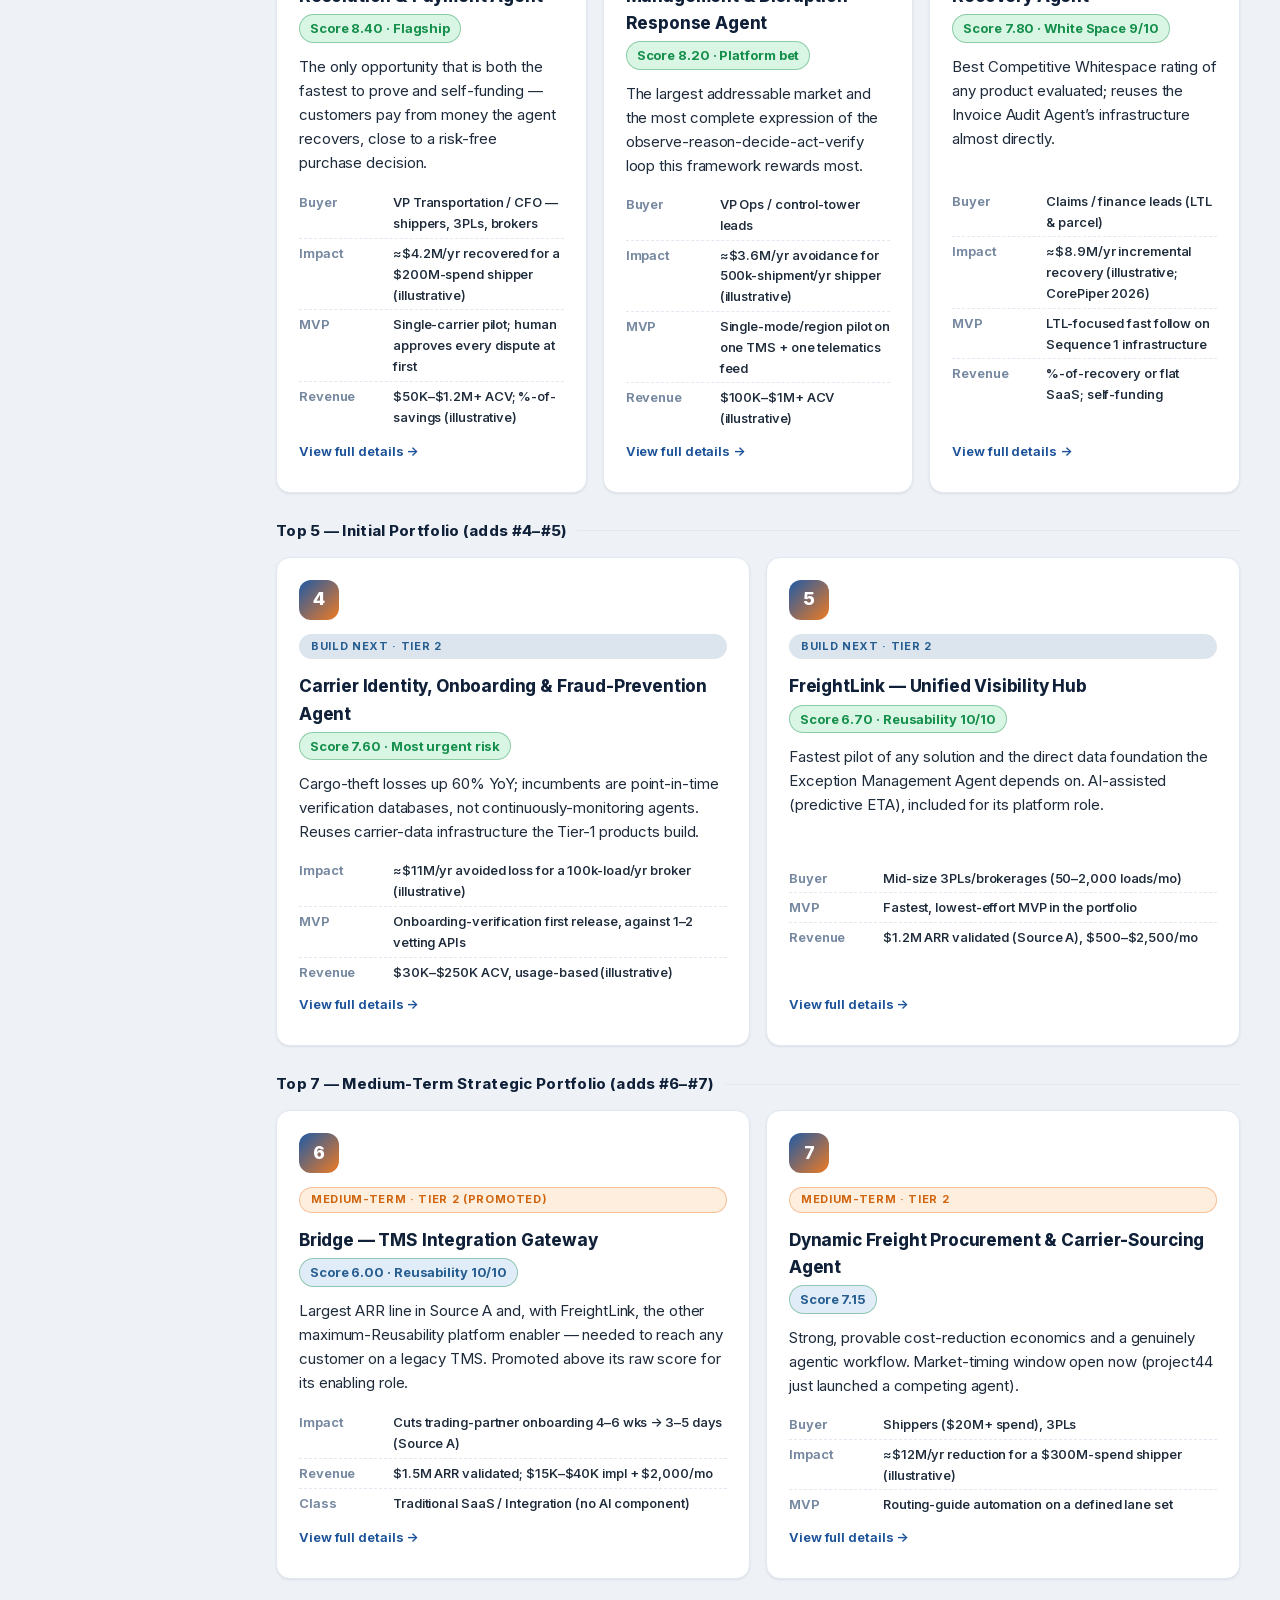
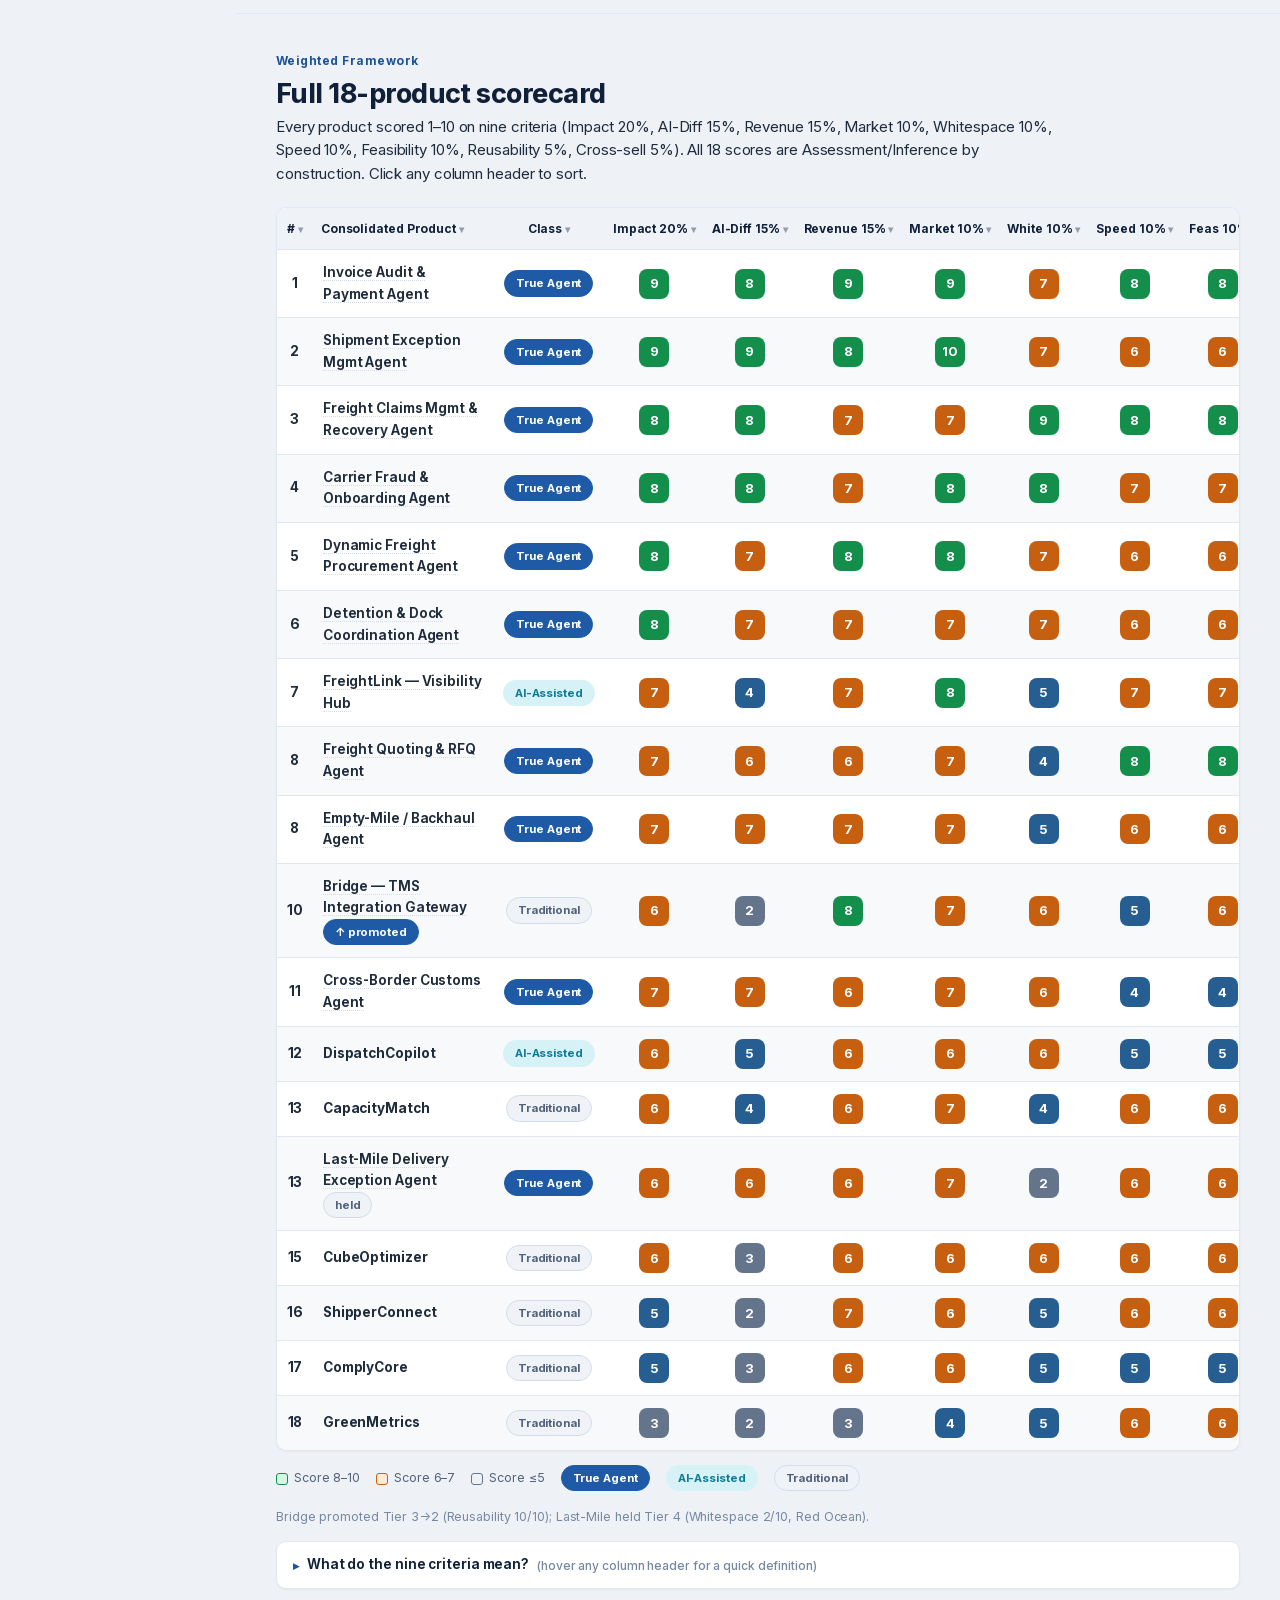
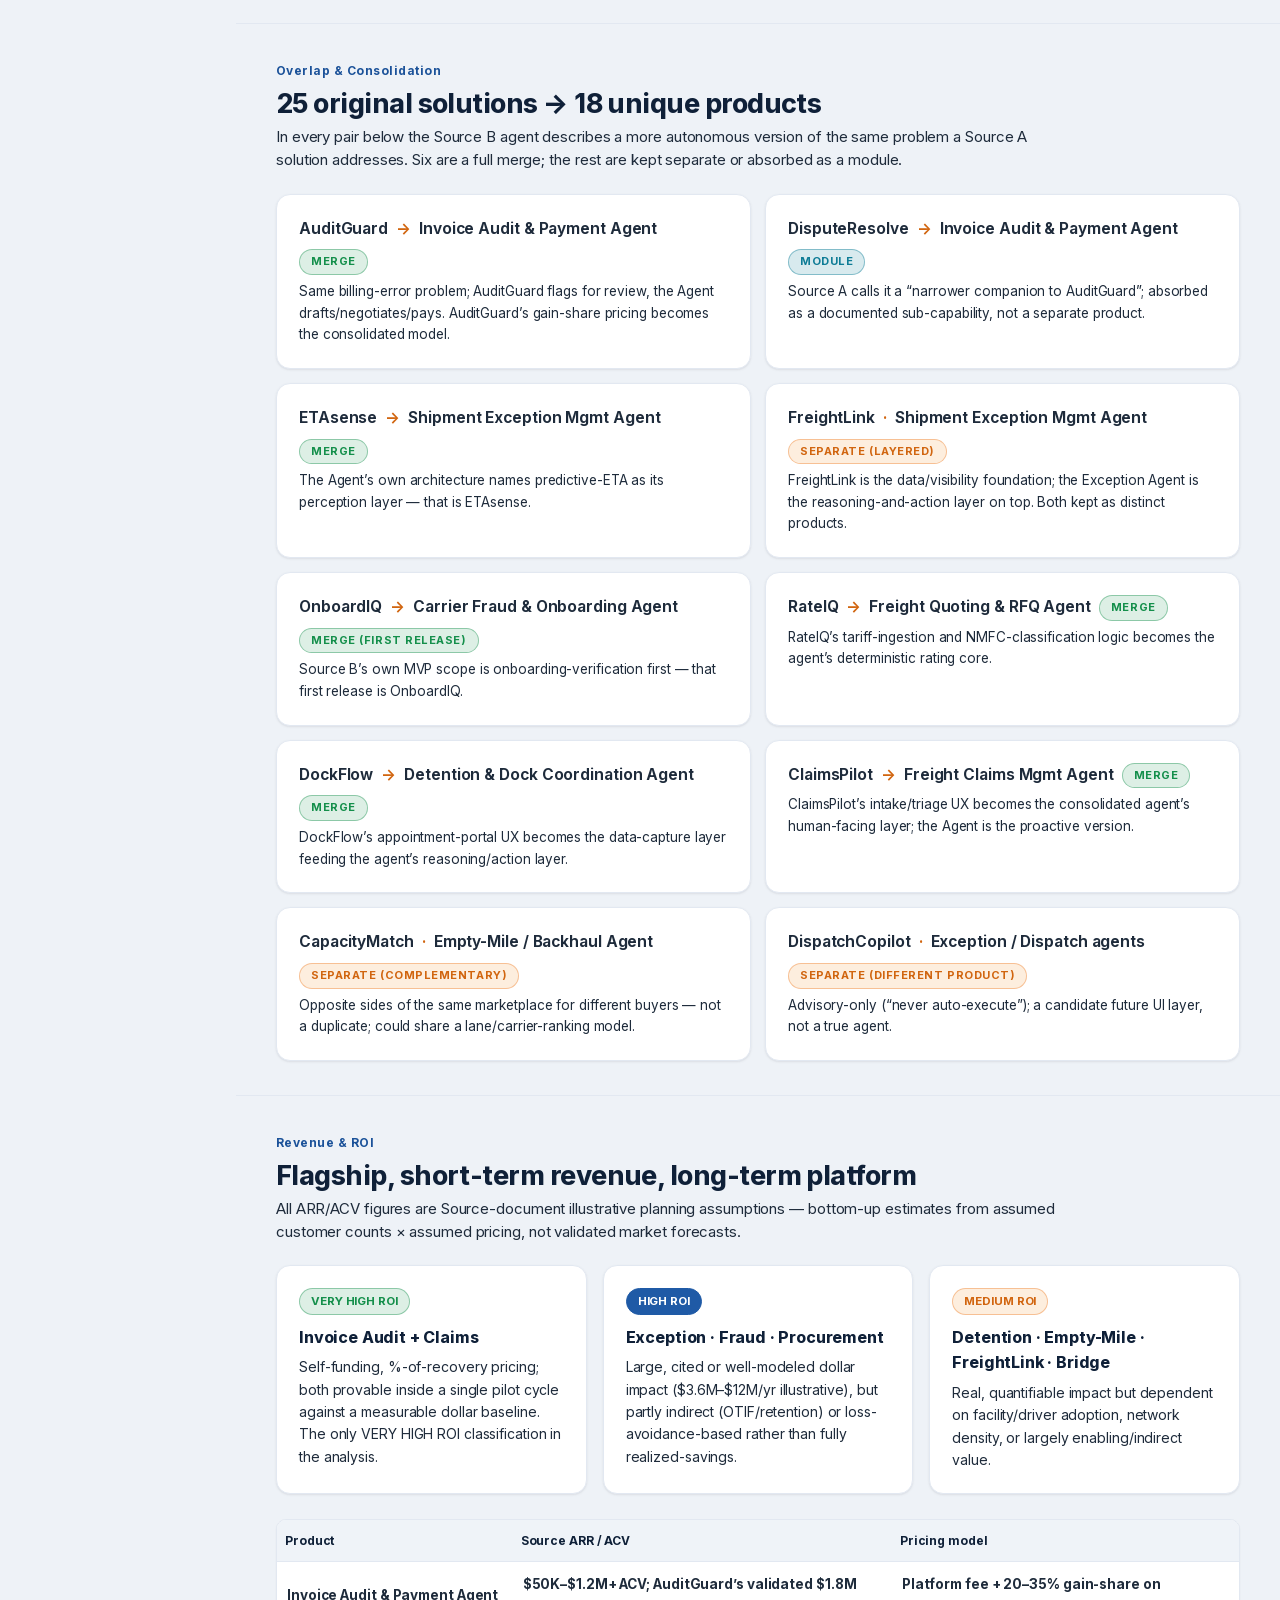
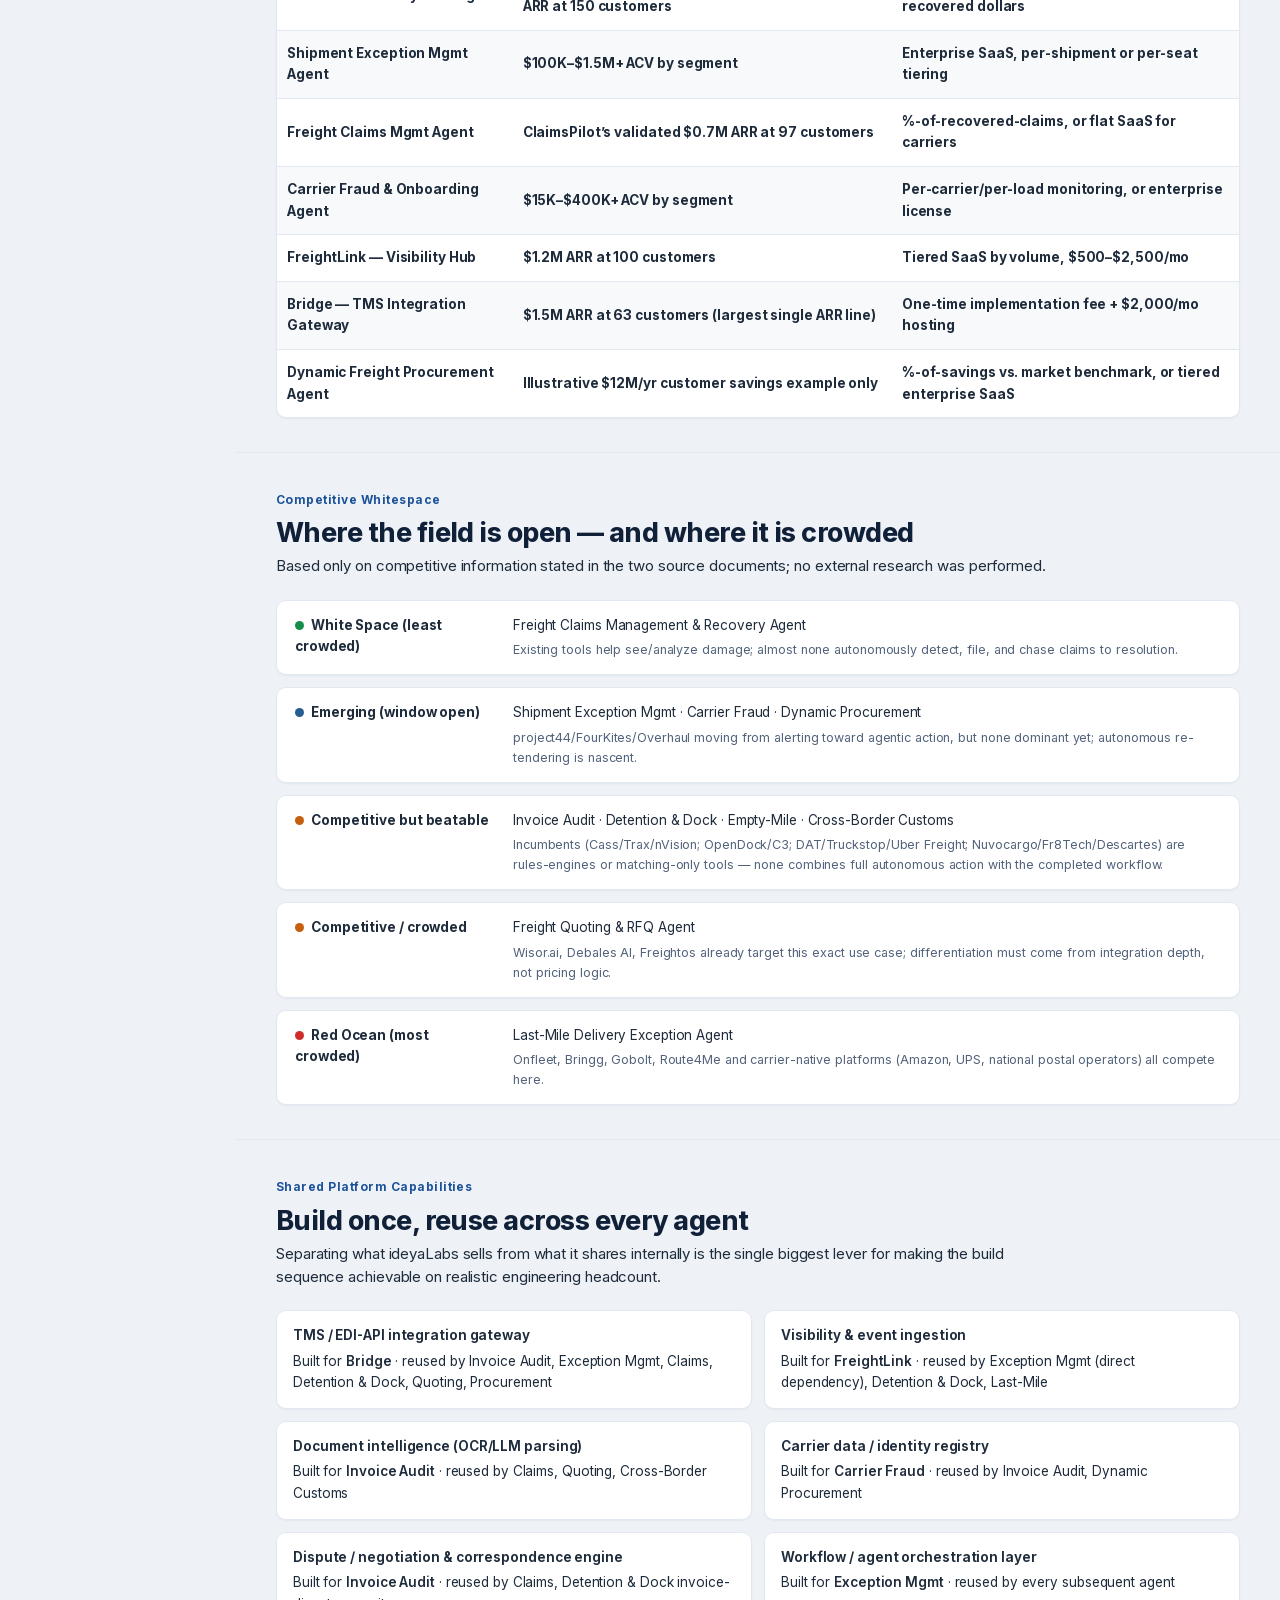
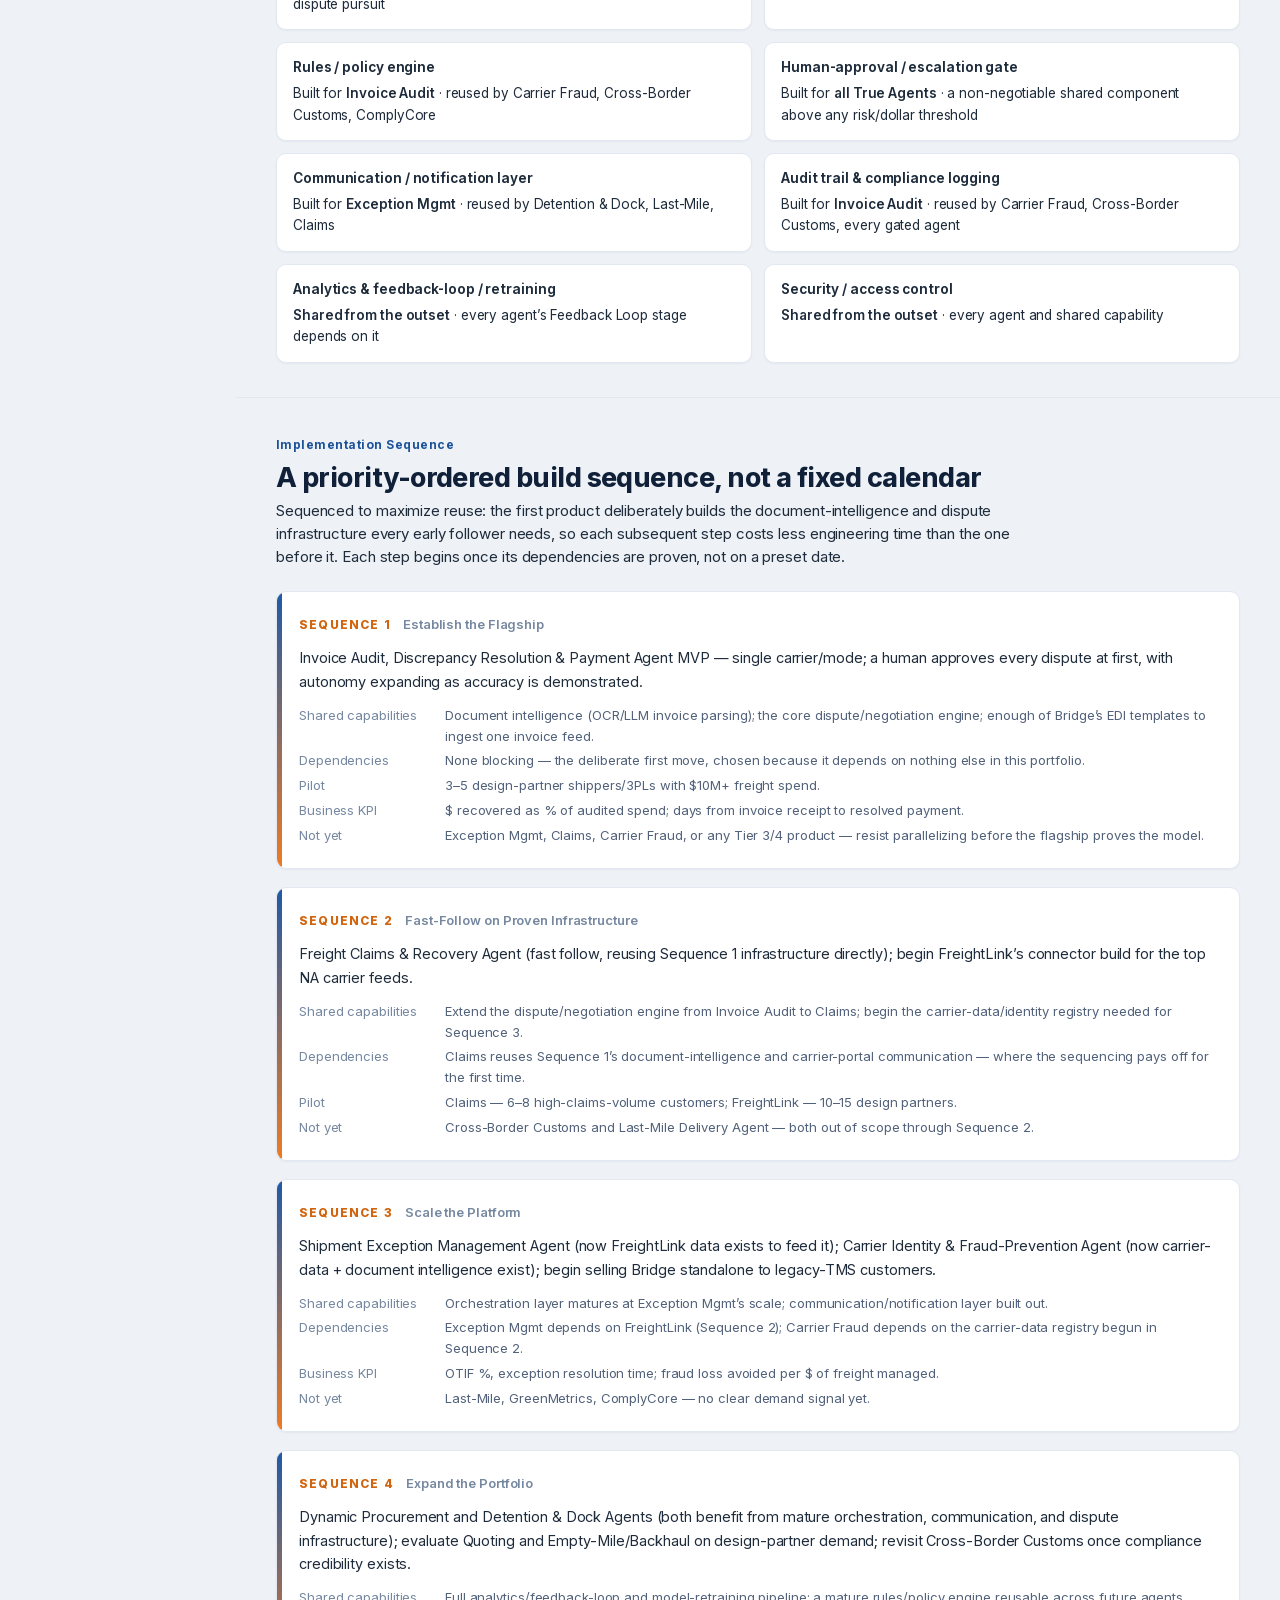
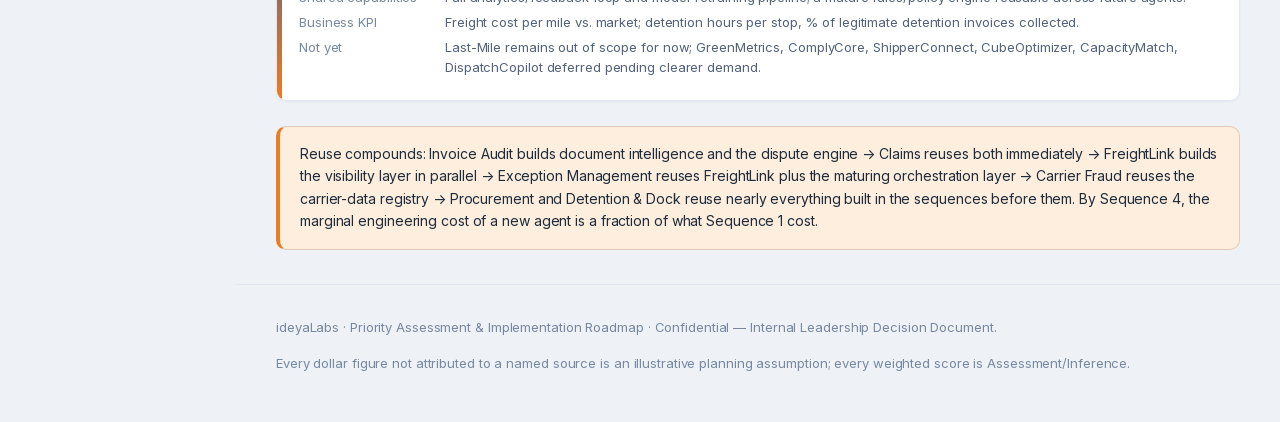
==== commit d6fc2b89: "Rename title to 'Transportation Solutions Roadmap' + refined card design (v29) - Top-bar title now '" ====
--- a/index.html
+++ b/index.html
@@ -6,8 +6,8 @@
 <title>ideyaLabs Transportation AI — Priority Assessment & Implementation Roadmap</title>
 <meta name="description" content="Consolidating the Top 15 Transportation Solutions and Top 10 Logistics AI Agents into a focused, sequenced product investment strategy." />
 <link rel="icon" href="assets/ideyalabs-logo.png" />
-<link rel="stylesheet" href="fonts.css?v=28" />
-<link rel="stylesheet" href="styles.css?v=28" />
+<link rel="stylesheet" href="fonts.css?v=29" />
+<link rel="stylesheet" href="styles.css?v=29" />
 <script>
 (function(){try{var t=localStorage.getItem('theme')||((window.matchMedia&&window.matchMedia('(prefers-color-scheme: dark)').matches)?'dark':'light');document.documentElement.setAttribute('data-theme',t);}catch(e){}})();
 </script>
@@ -448,7 +448,7 @@
   </div>
 </footer>
 
-<script src="app.js?v=28"></script>
-<script src="sidebar.js?v=28"></script>
+<script src="app.js?v=29"></script>
+<script src="sidebar.js?v=29"></script>
 </body>
 </html>
--- a/styles.css
+++ b/styles.css
@@ -1047,3 +1047,78 @@
 /* Hero: calmer, flatter background */
 .hero { background:
   radial-gradient(900px 360px at 100% -20%, var(--brand-soft) 0%, transparent 55%) !important; }
+
+/* ============================================================
+   v29 — refined card design
+   ============================================================ */
+
+/* Base card: crisper elevation, hairline ring, smooth hover lift */
+.card, .rec-card, .target-card, .opp-card, .merge-item, .ceo-card, .detail-card {
+  background: var(--bg-elev);
+  border: 1px solid var(--border);
+  border-radius: 14px;
+  box-shadow: 0 1px 2px rgba(15,32,56,.04), 0 1px 3px rgba(15,32,56,.06);
+  padding: 22px !important;
+  transition: box-shadow .18s ease, transform .18s ease, border-color .18s ease;
+}
+.card:hover, .rec-card:hover, .target-card:hover, .opp-card:hover, .ceo-card:hover {
+  box-shadow: 0 6px 20px -6px rgba(15,32,56,.16), 0 2px 6px rgba(15,32,56,.06);
+  transform: translateY(-3px);
+  border-color: color-mix(in srgb, var(--brand) 30%, var(--border));
+}
+.card h3, .rec-card h3, .target-card h3, .opp-card h3, .ceo-card h3 {
+  font-size: 17px; font-weight: 750; color: var(--text-strong); letter-spacing: -.01em; margin: 0 0 4px;
+}
+
+/* ---- CEO "Build first" cards: designed, not plain ---- */
+.ceo-card {
+  position: relative; overflow: hidden; padding-top: 26px !important;
+  display: flex; flex-direction: column;
+}
+/* colored accent strip along the top */
+.ceo-card::before {
+  content: ""; position: absolute; top: 0; left: 0; right: 0; height: 4px;
+  background: linear-gradient(90deg, var(--brand), var(--accent));
+}
+/* rank as a solid circular badge, top-right */
+.ceo-rank {
+  position: absolute; top: 14px; right: 16px;
+  width: 30px; height: 30px; border-radius: 50%;
+  display: inline-grid; place-items: center;
+  background: var(--accent); color: #fff;
+  font-size: 13px; font-weight: 800; opacity: 1;
+  box-shadow: 0 2px 6px rgba(238,123,35,.35);
+}
+.ceo-card h3 { padding-right: 40px; }
+
+/* metric tiles: unified panel with dividers, bigger numbers */
+.ceo-metrics {
+  display: flex; gap: 0; margin: 14px 0 16px;
+  background: var(--bg-subtle); border: 1px solid var(--border); border-radius: 12px; overflow: hidden;
+}
+.ceo-metric {
+  text-align: center; flex: 1; padding: 14px 8px; background: transparent; border-radius: 0;
+  border-left: 1px solid var(--border);
+}
+.ceo-metric:first-child { border-left: 0; }
+.ceo-num { display: block; font-size: 24px; font-weight: 800; color: var(--brand-text); line-height: 1.1; }
+.ceo-lbl { font-size: 10.5px; font-weight: 600; letter-spacing: .02em; color: var(--text-faint); text-transform: uppercase; }
+
+.ceo-tags { display: flex; gap: 8px; flex-wrap: wrap; margin-bottom: 12px; }
+.ceo-common { font-size: 13.5px; color: var(--text-muted); margin-bottom: 12px; padding-top: 12px; border-top: 1px solid var(--border); flex: 1 1 auto; }
+.ceo-common strong { color: var(--text-strong); }
+
+/* CTA becomes a subtle button-link at the card foot */
+.detail-cta {
+  display: inline-flex; align-items: center; gap: 6px; margin-top: auto;
+  font-size: 13px; font-weight: 700; color: var(--brand-text);
+  padding: 8px 0; border-top: 0;
+}
+.detail-cta:hover { gap: 9px; text-decoration: none; }
+
+/* rec/target/opp cards: top accent + column layout for even footers */
+.rec-card, .target-card, .opp-card { display: flex; flex-direction: column; }
+
+/* Stat cards get a hover + slightly rounder corners to match */
+.stat { border-radius: 14px !important; transition: box-shadow .18s, transform .18s; }
+.stat:hover { transform: translateY(-2px); box-shadow: var(--shadow-md); }
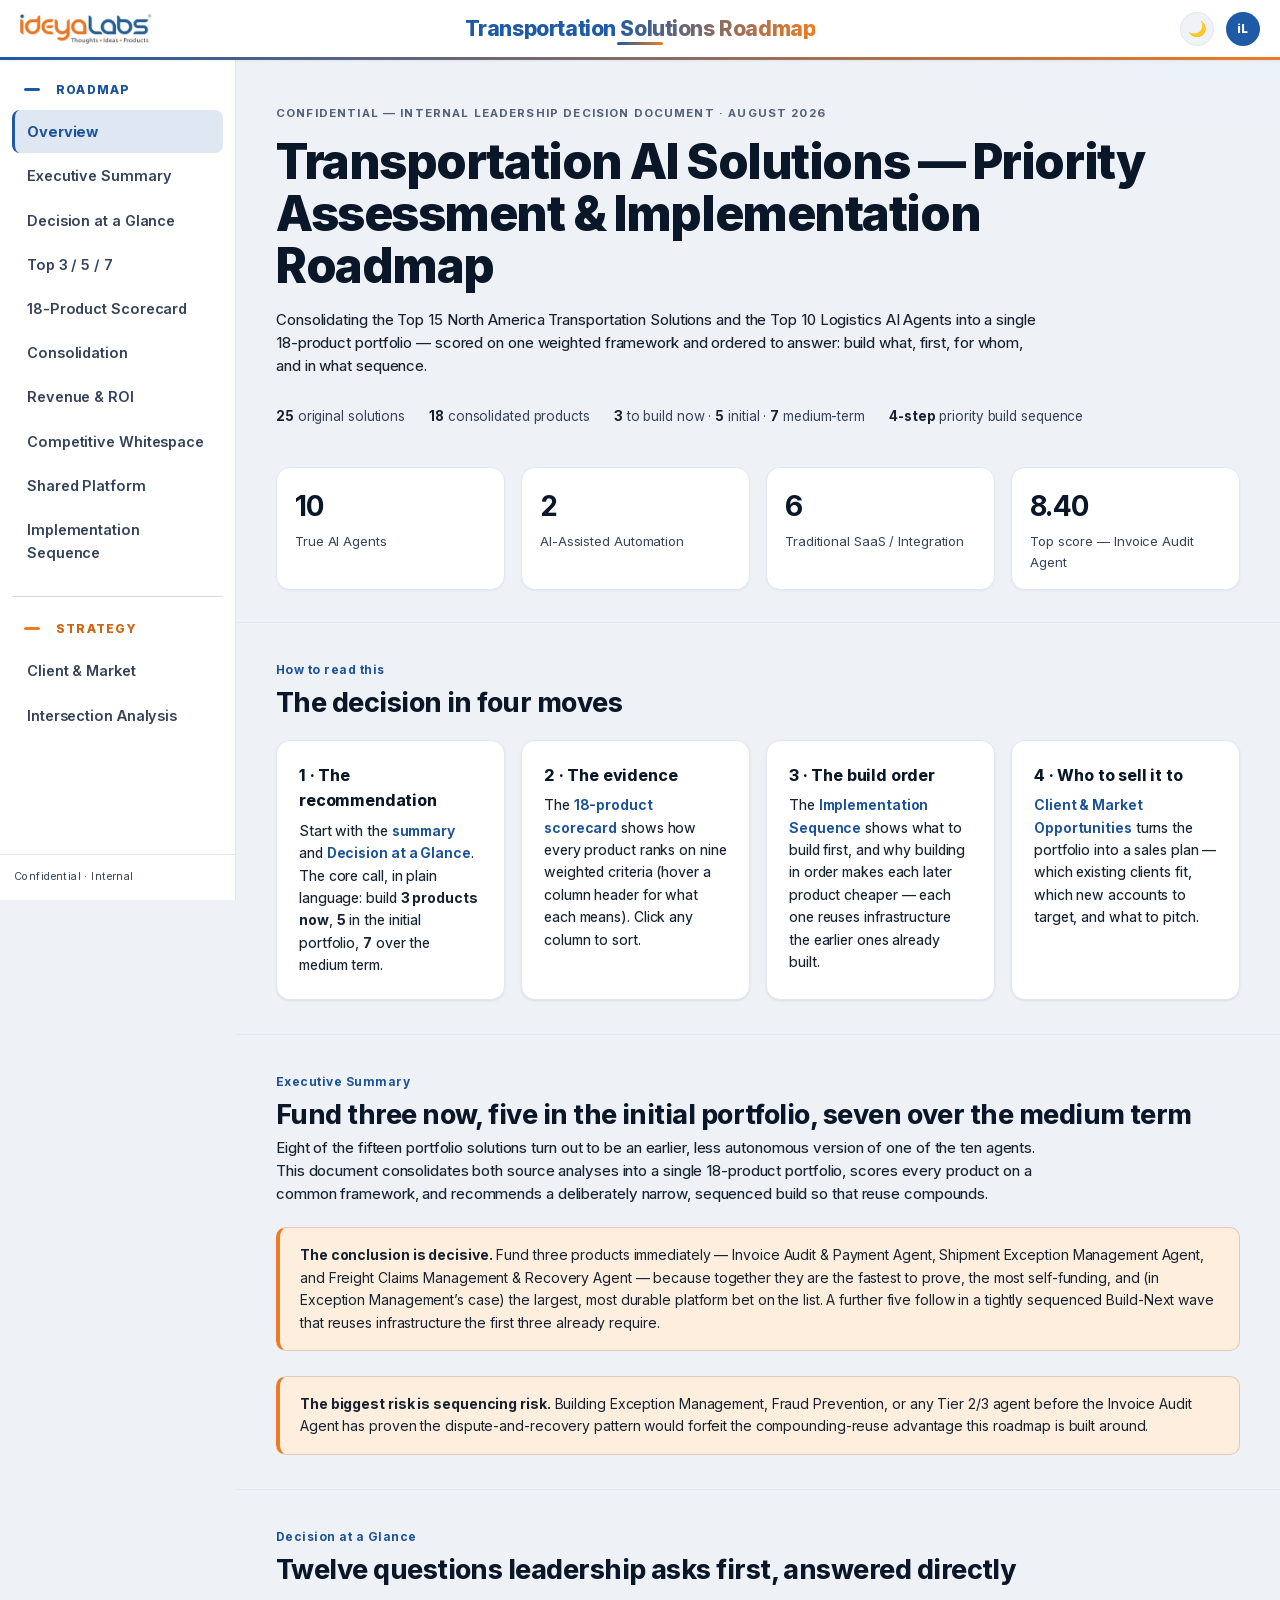
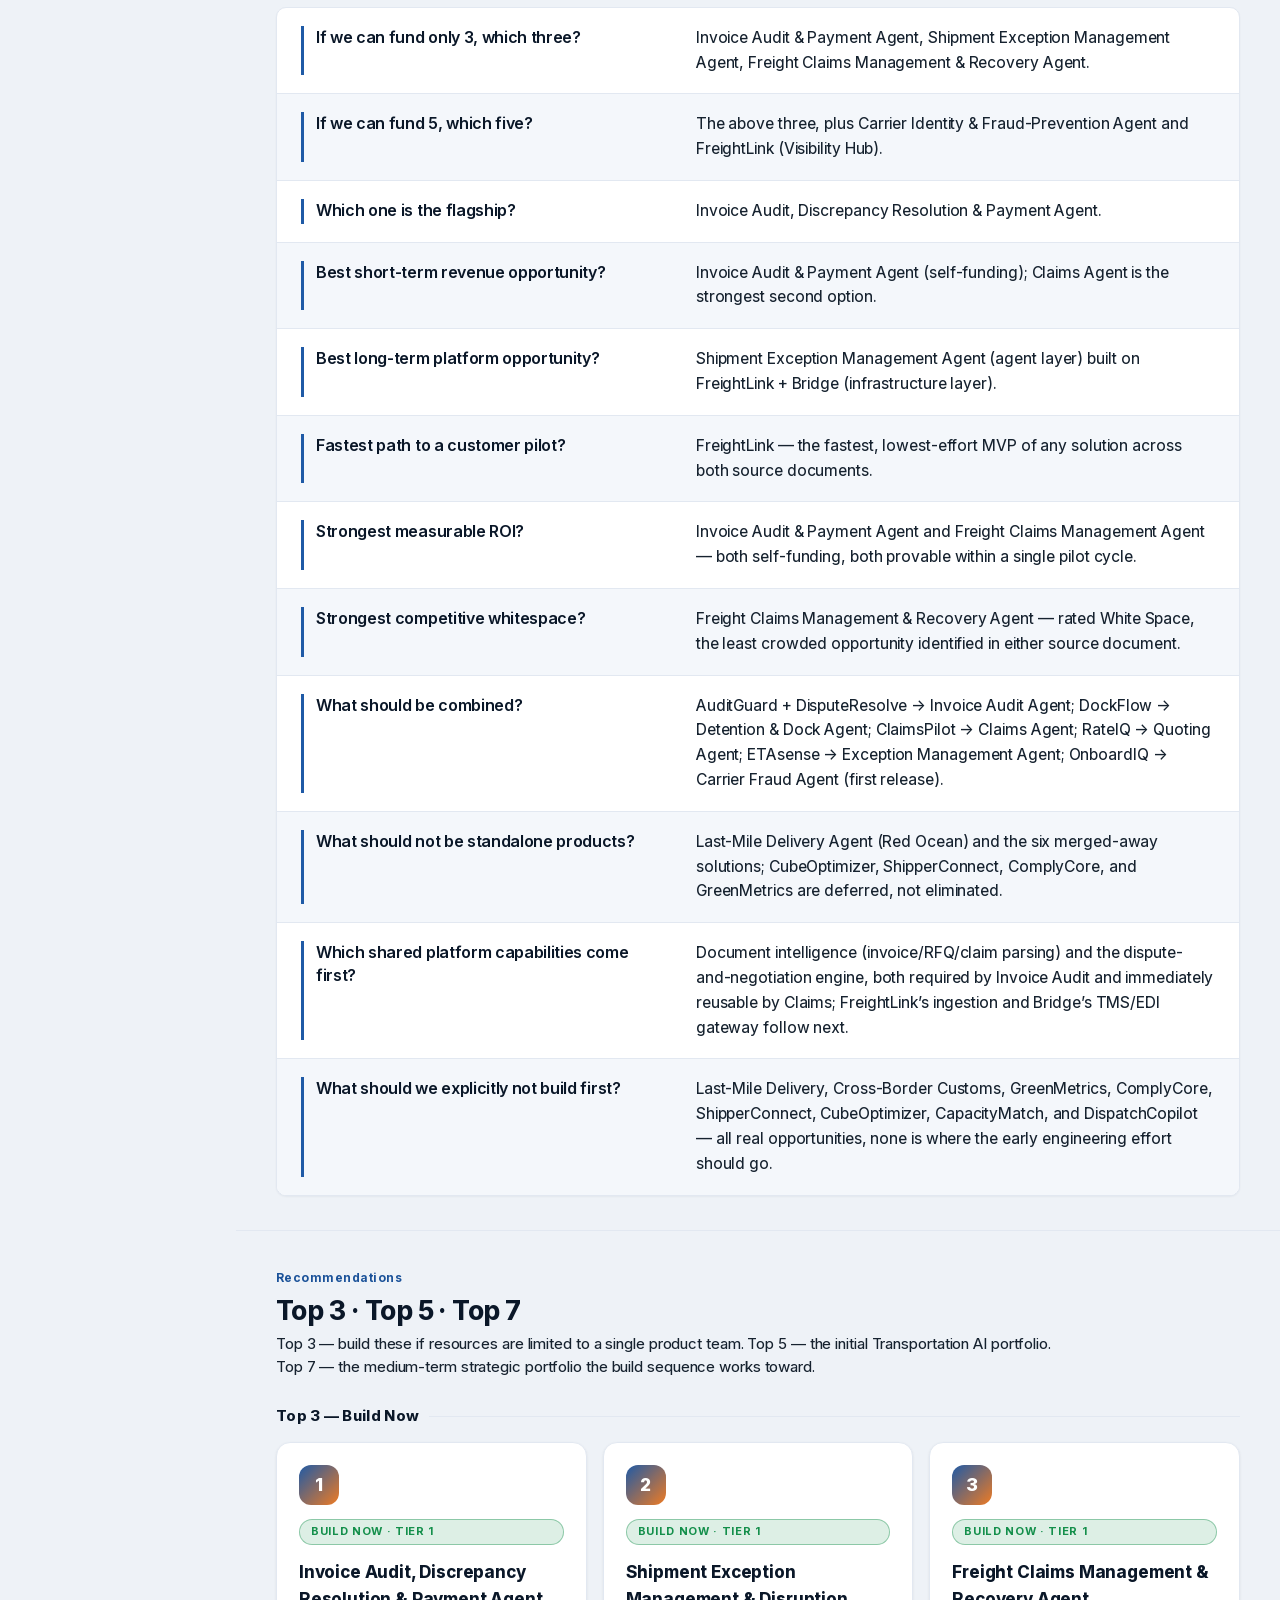
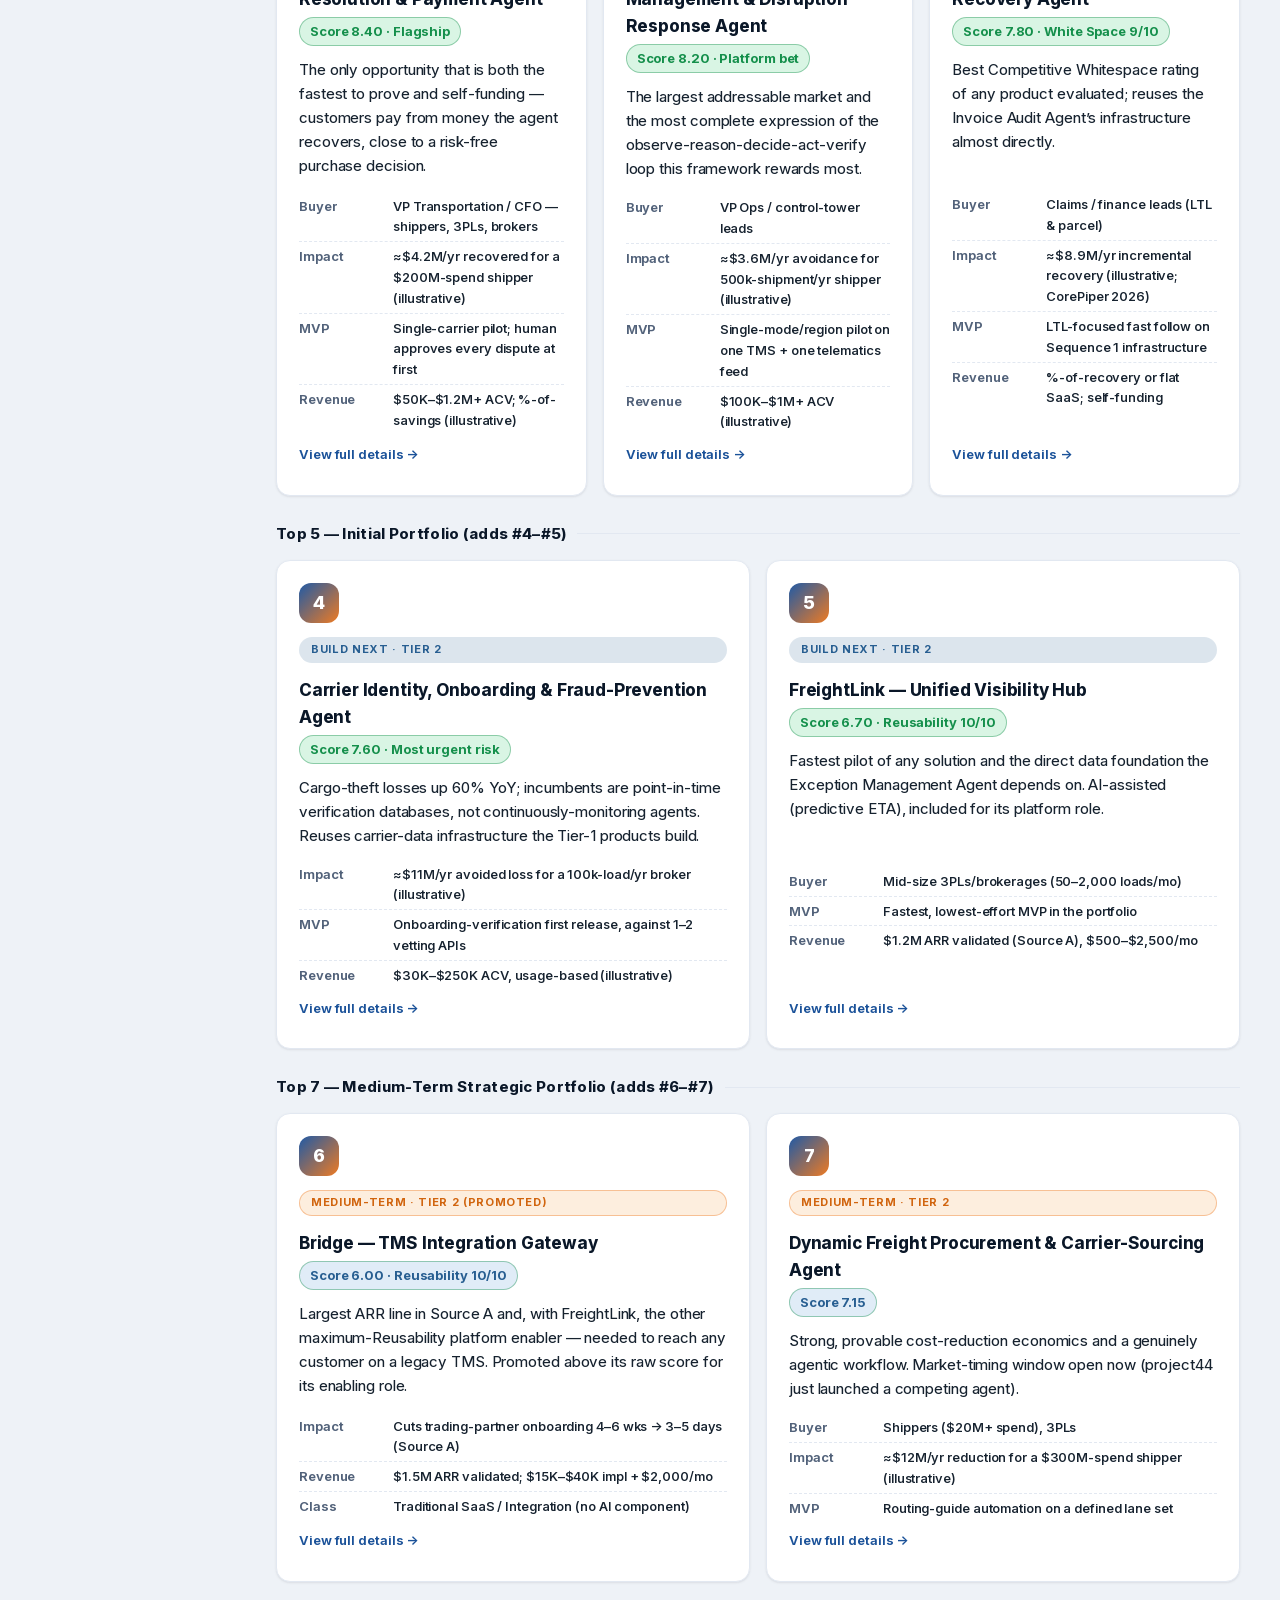
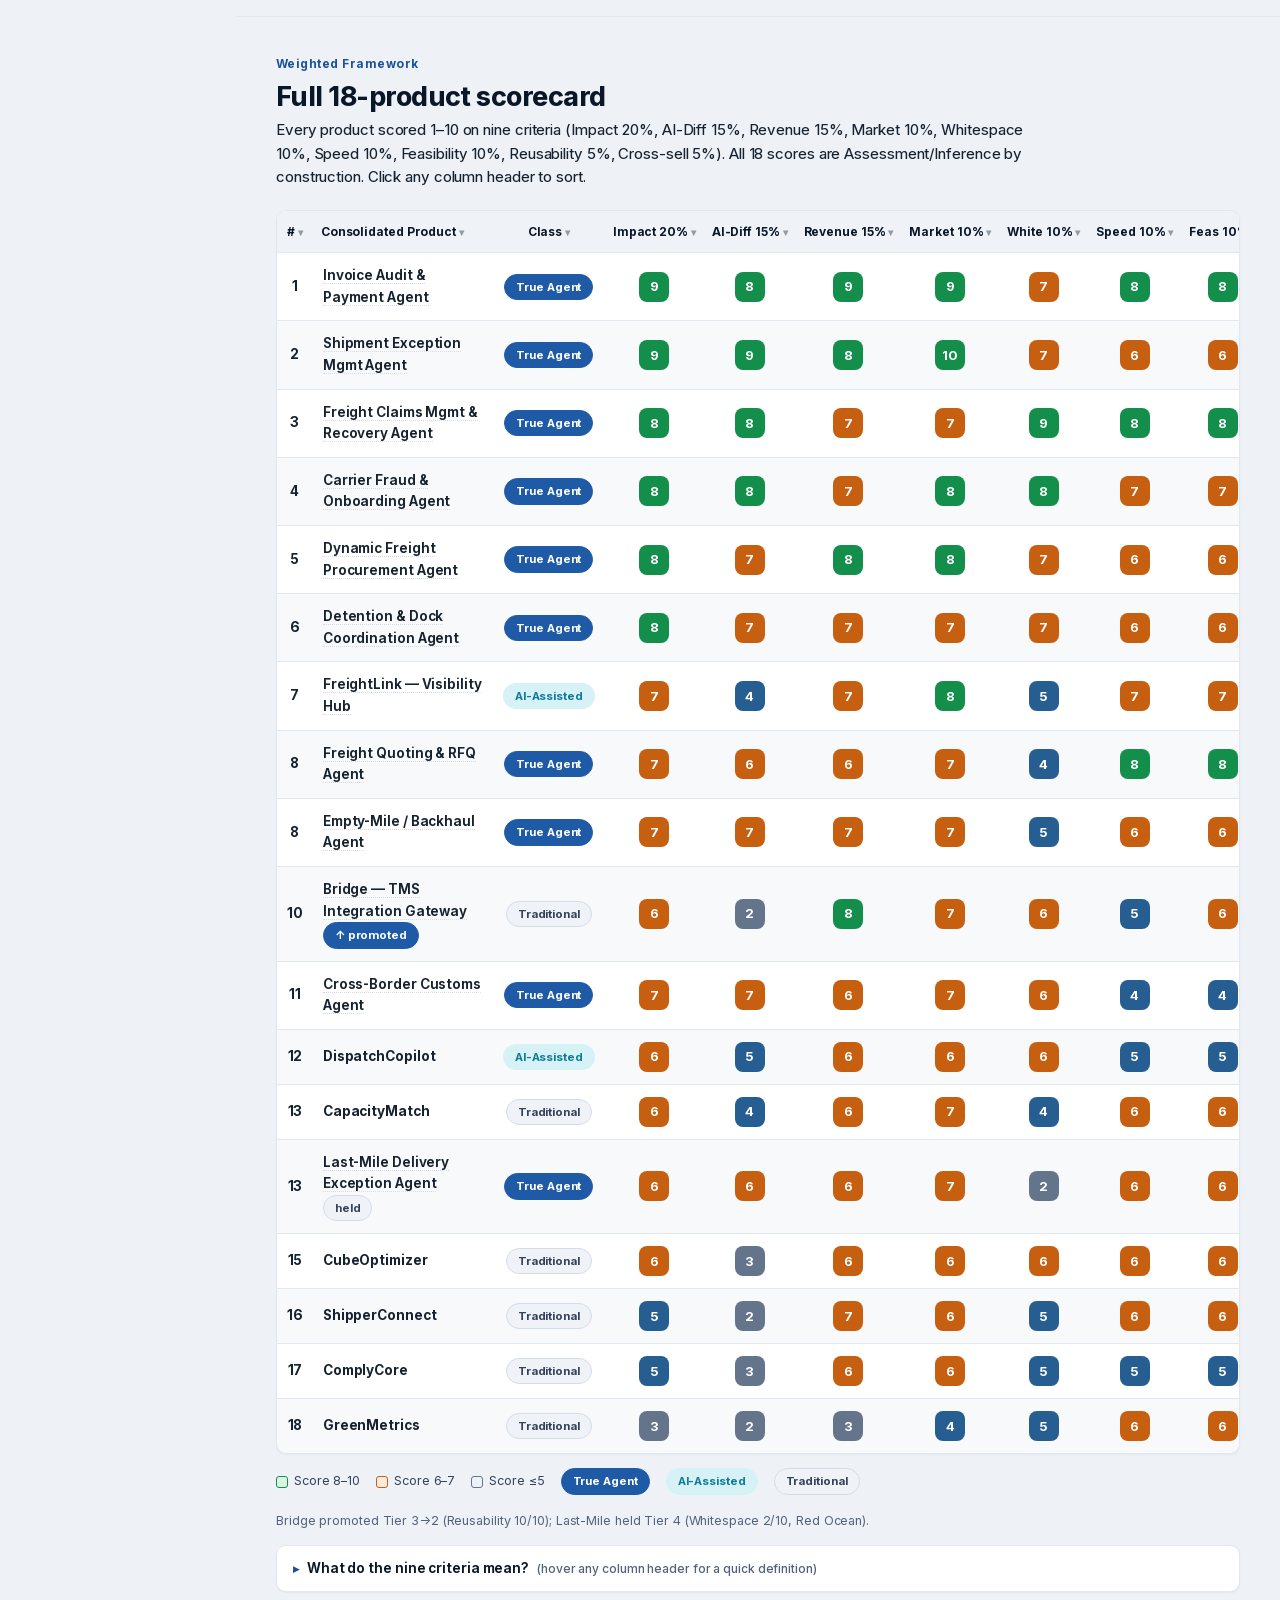
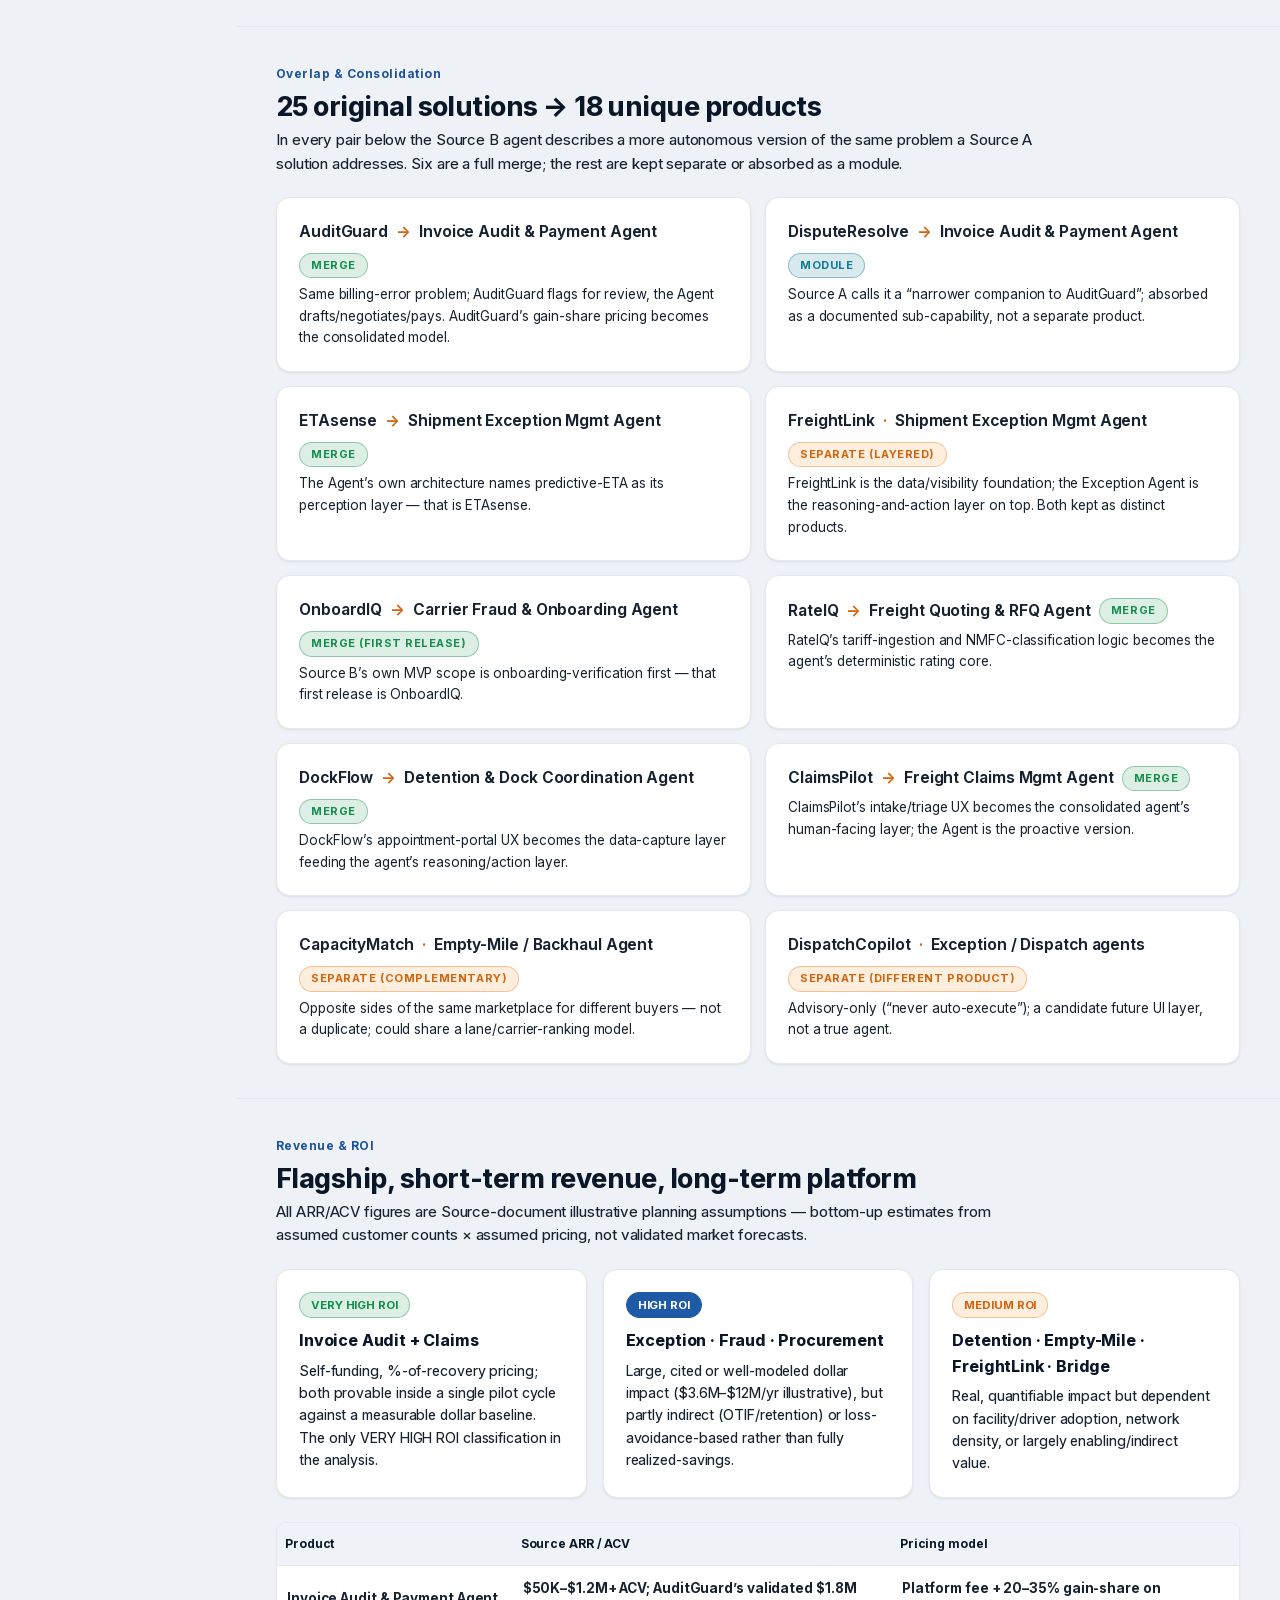
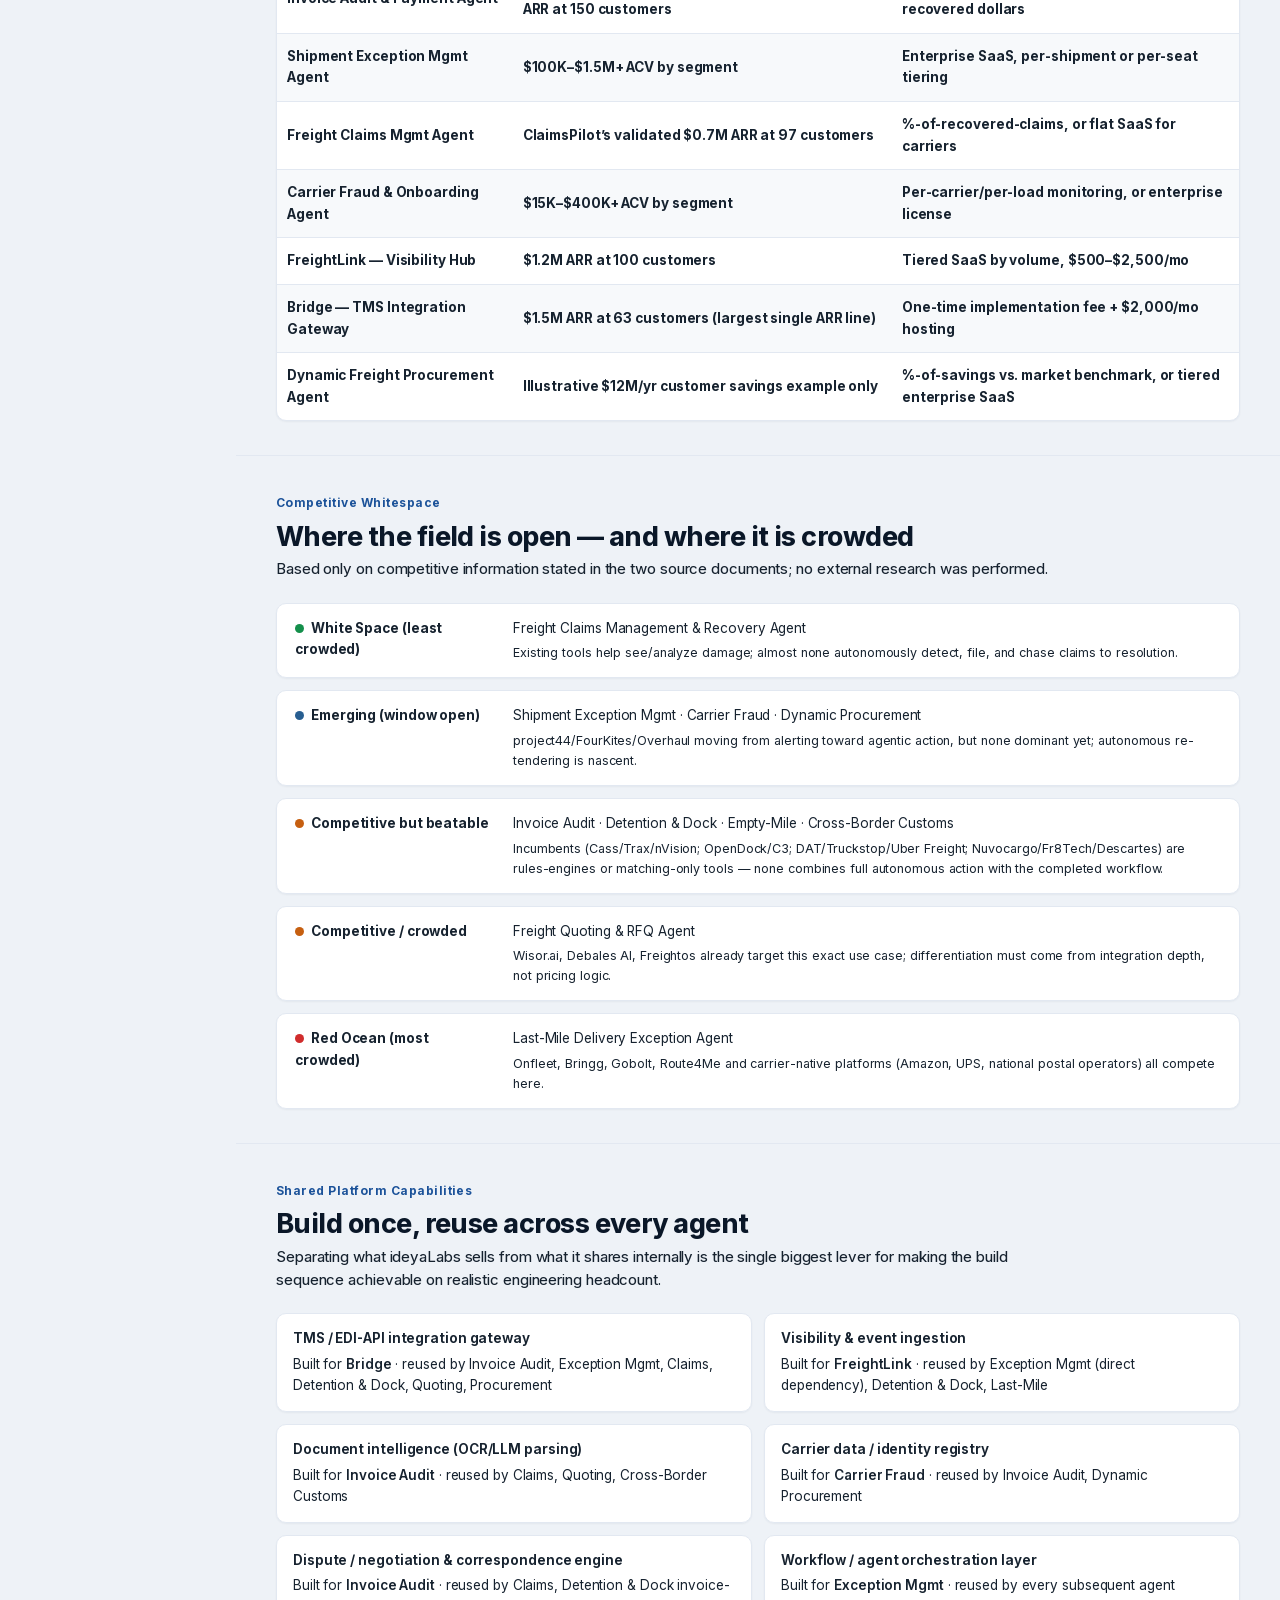
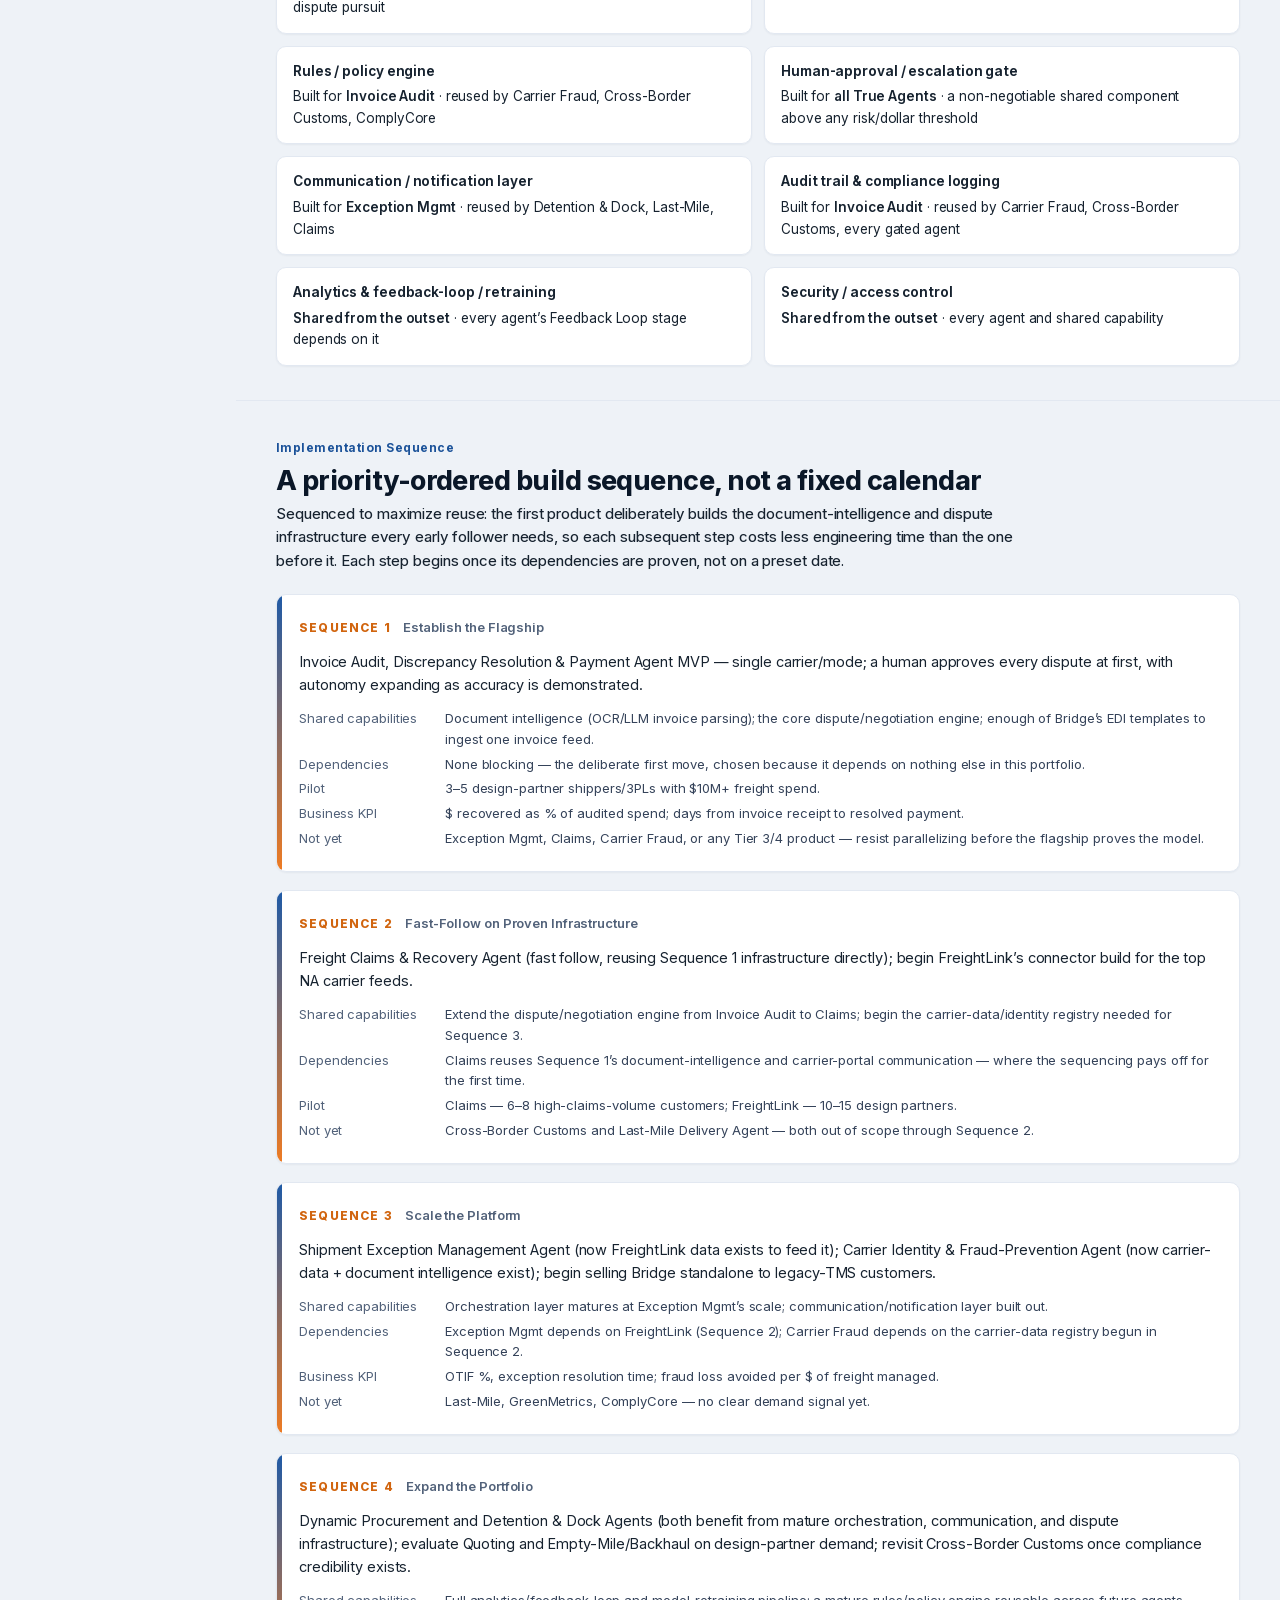
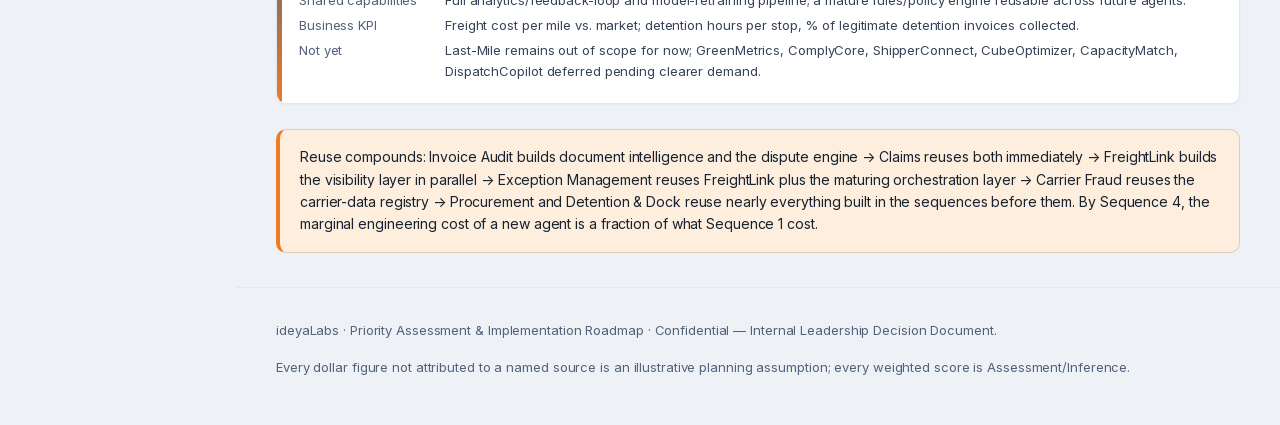
==== commit 16759939: "Catchy title, darker text at source, colored nav groups (v30) - Top-bar title: gradient blue->orange" ====
--- a/index.html
+++ b/index.html
@@ -6,8 +6,8 @@
 <title>ideyaLabs Transportation AI — Priority Assessment & Implementation Roadmap</title>
 <meta name="description" content="Consolidating the Top 15 Transportation Solutions and Top 10 Logistics AI Agents into a focused, sequenced product investment strategy." />
 <link rel="icon" href="assets/ideyalabs-logo.png" />
-<link rel="stylesheet" href="fonts.css?v=29" />
-<link rel="stylesheet" href="styles.css?v=29" />
+<link rel="stylesheet" href="fonts.css?v=30" />
+<link rel="stylesheet" href="styles.css?v=30" />
 <script>
 (function(){try{var t=localStorage.getItem('theme')||((window.matchMedia&&window.matchMedia('(prefers-color-scheme: dark)').matches)?'dark':'light');document.documentElement.setAttribute('data-theme',t);}catch(e){}})();
 </script>
@@ -448,7 +448,7 @@
   </div>
 </footer>
 
-<script src="app.js?v=29"></script>
-<script src="sidebar.js?v=29"></script>
+<script src="app.js?v=30"></script>
+<script src="sidebar.js?v=30"></script>
 </body>
 </html>
--- a/styles.css
+++ b/styles.css
@@ -10,10 +10,10 @@
   --bg: #eef2f7;
   --bg-elev: #ffffff;
   --bg-subtle: #eff3f8;
-  --text: #1e2b3b;
-  --text-strong: #0f2038;
-  --text-muted: #52627a;
-  --text-faint: #7688a0;
+  --text: #16222f;
+  --text-strong: #0a1728;
+  --text-muted: #35435a;
+  --text-faint: #52627a;
   --border: #e2e8f1;
   --border-strong: #d3dce8;
 
@@ -1122,3 +1122,49 @@
 /* Stat cards get a hover + slightly rounder corners to match */
 .stat { border-radius: 14px !important; transition: box-shadow .18s, transform .18s; }
 .stat:hover { transform: translateY(-2px); box-shadow: var(--shadow-md); }
+
+/* ============================================================
+   v30 — catchy title, darker text safety-net, colored nav groups
+   ============================================================ */
+
+/* ---- Catchy top-bar wordmark ---- */
+.ab-product { position: relative; }
+.ab-product-name {
+  font-family: var(--font-display);
+  font-weight: 800 !important; font-size: 21px !important; letter-spacing: -.02em;
+  background: linear-gradient(92deg, var(--brand) 0%, var(--brand) 42%, var(--accent) 100%);
+  -webkit-background-clip: text; background-clip: text;
+  -webkit-text-fill-color: transparent; color: var(--brand-text);
+}
+.ab-product::after {
+  content: ""; position: absolute; left: 50%; transform: translateX(-50%);
+  bottom: -6px; width: 46px; height: 3px; border-radius: 3px;
+  background: linear-gradient(90deg, var(--brand), var(--accent));
+}
+@media (max-width: 900px){ .ab-product-name { font-size: 17px !important; } .ab-product::after { display:none; } }
+
+/* ---- Darker text everywhere (safety net over the darkened tokens) ---- */
+body, p, li, td, .card p, .detail-card p, .rec-card p, .qa-item .a,
+.ceo-common, .target-why, .ix-common, .merge-item p, .section-head p, .lede,
+.hero .lede, .ws-row .ws-ev, .cap .cap-reuse, .detail-list-full {
+  color: var(--text);
+}
+.qa-item .a, .card p, .detail-card p, .rec-card p, .section-head p, .lede, .hero .lede { font-weight: 450; }
+.section-head h2, section > h2, h1, h2, h3 { color: var(--text-strong); }
+
+/* ---- Sidebar group labels: distinct colors so they stand out ---- */
+.sb-group:nth-child(1) .sb-group-title {
+  color: var(--brand-text) !important;
+  font-size: 12px !important; font-weight: 800 !important; letter-spacing: .1em;
+}
+.sb-group:nth-child(2) .sb-group-title {
+  color: var(--accent-text) !important;
+  font-size: 12px !important; font-weight: 800 !important; letter-spacing: .1em;
+}
+.sb-group:nth-child(1) .sb-group-title::before { background: var(--brand) !important; }
+.sb-group:nth-child(2) .sb-group-title::before { background: var(--accent) !important; }
+.sb-group-title::before {
+  content: ""; display: inline-block; width: 16px; height: 3px; border-radius: 2px;
+  margin-right: 8px; vertical-align: middle;
+}
+.sb-group:nth-child(2) { margin-top: 8px; padding-top: 18px; border-top: 1px solid var(--border-strong); }
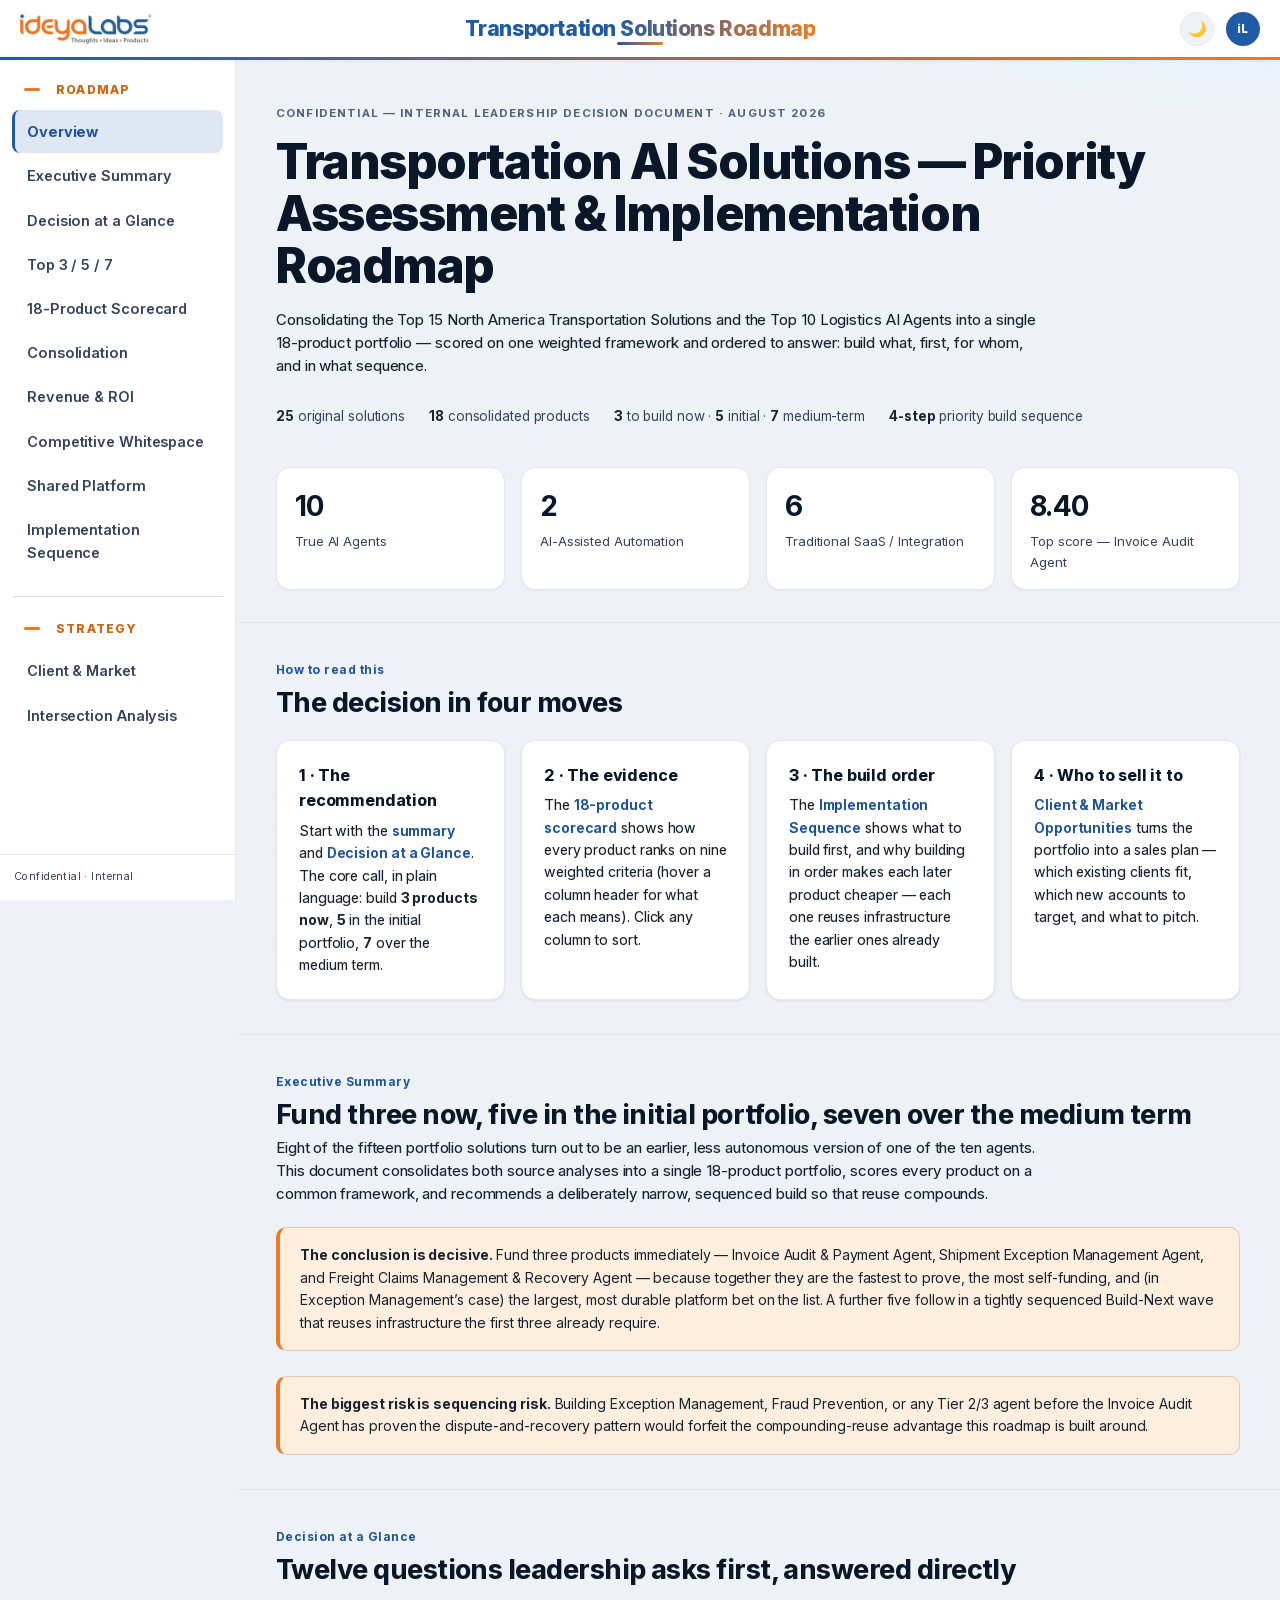
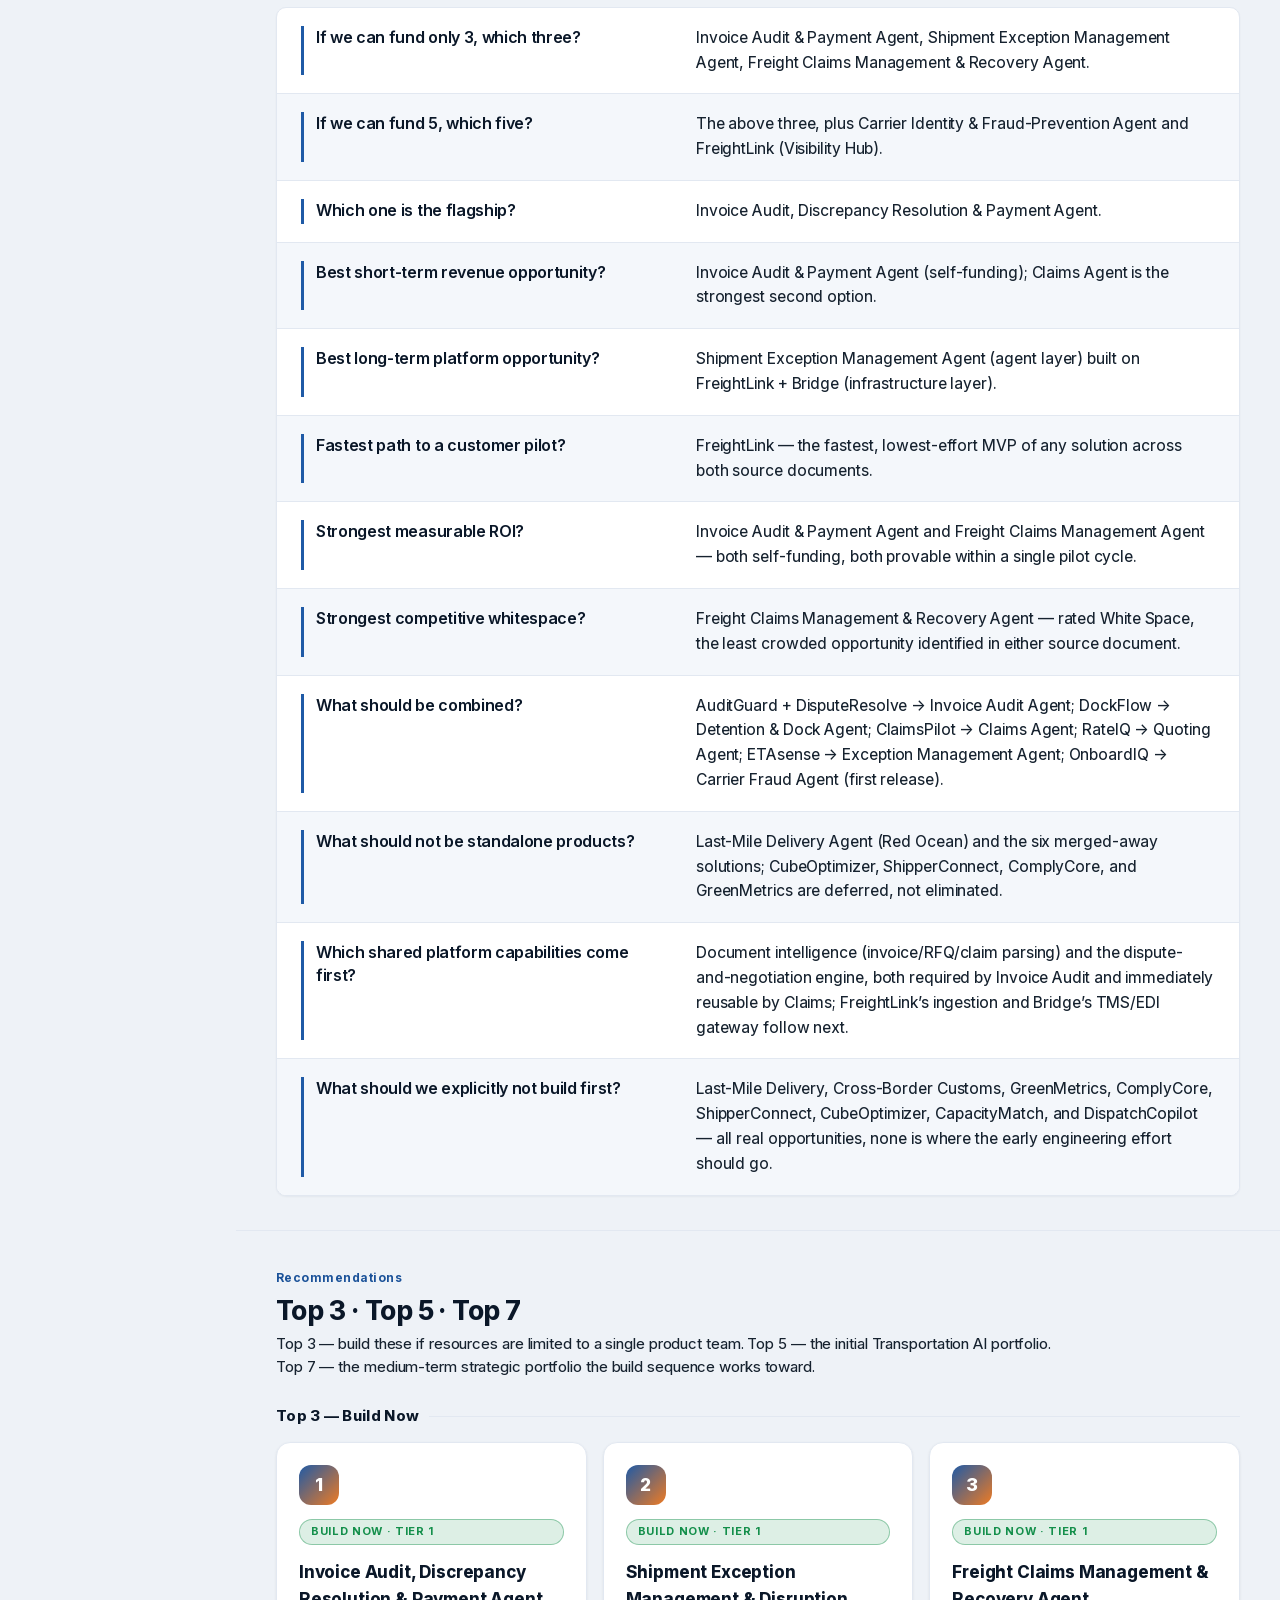
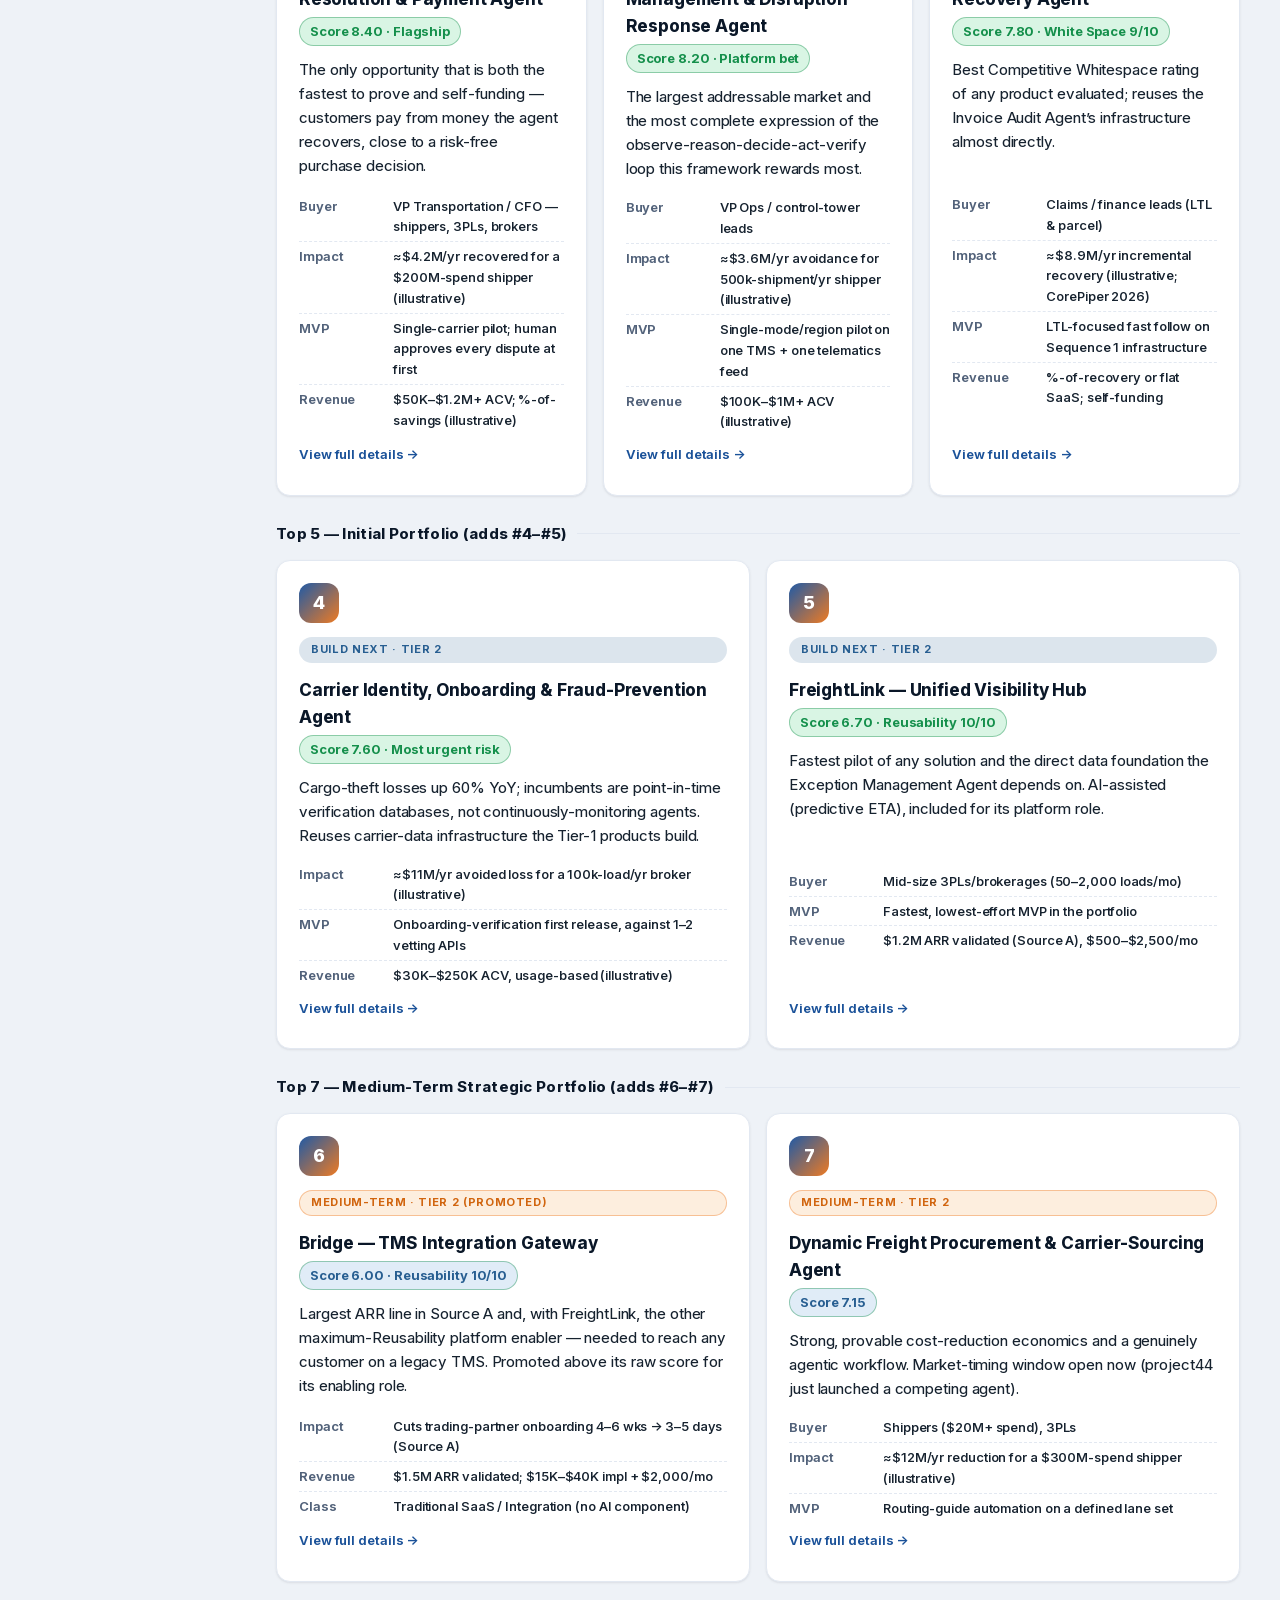
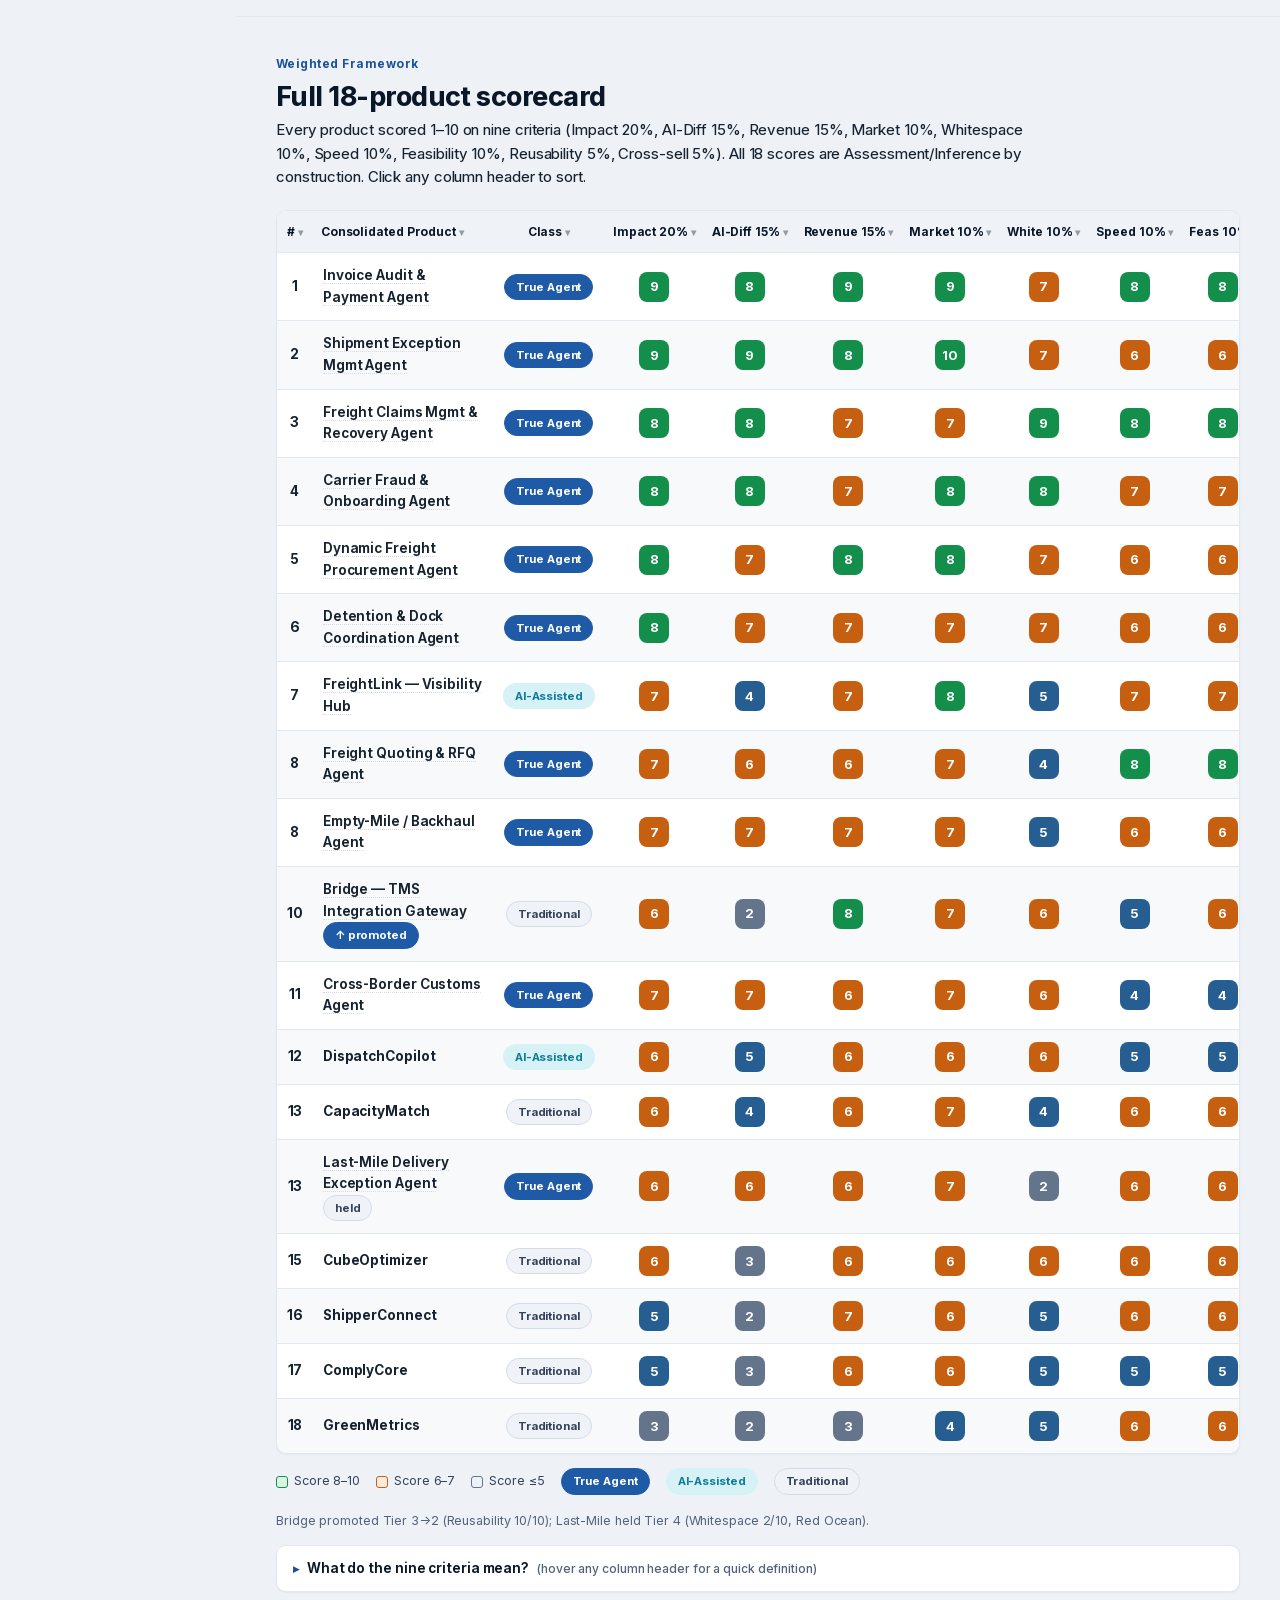
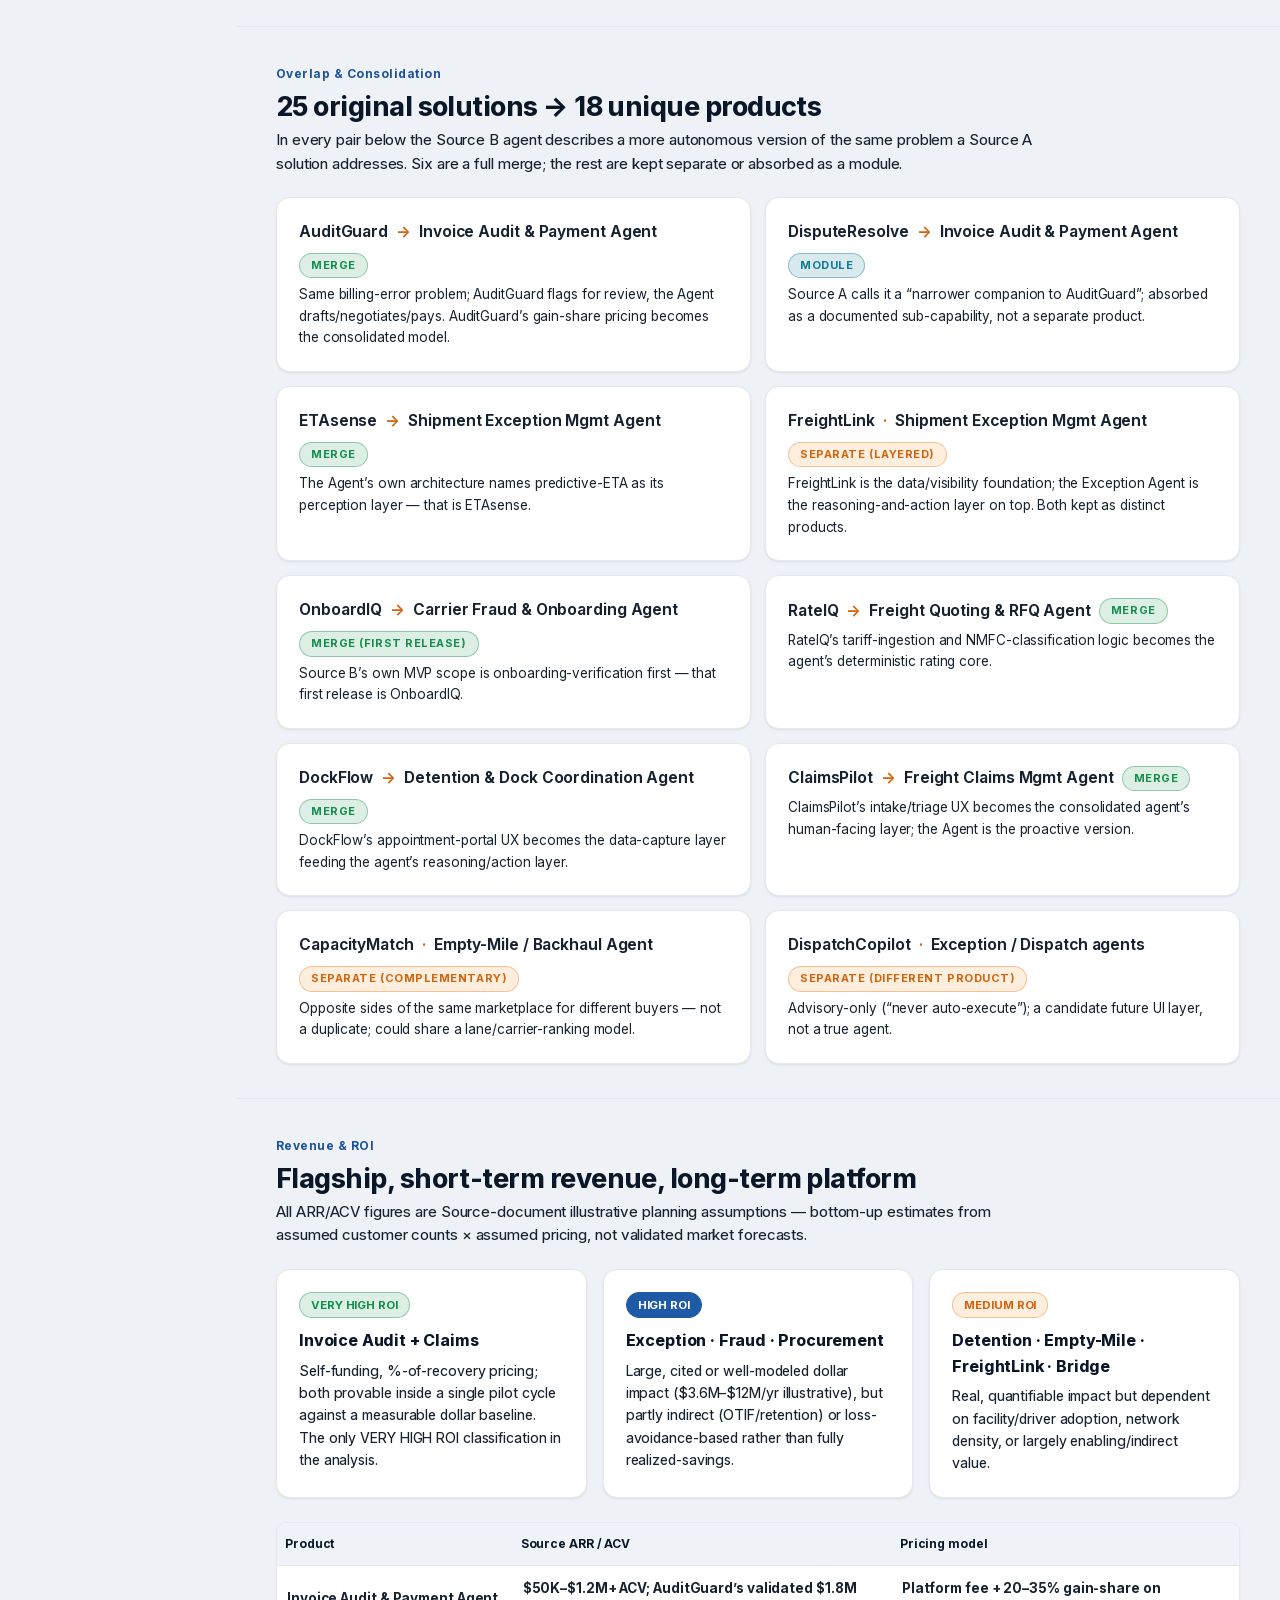
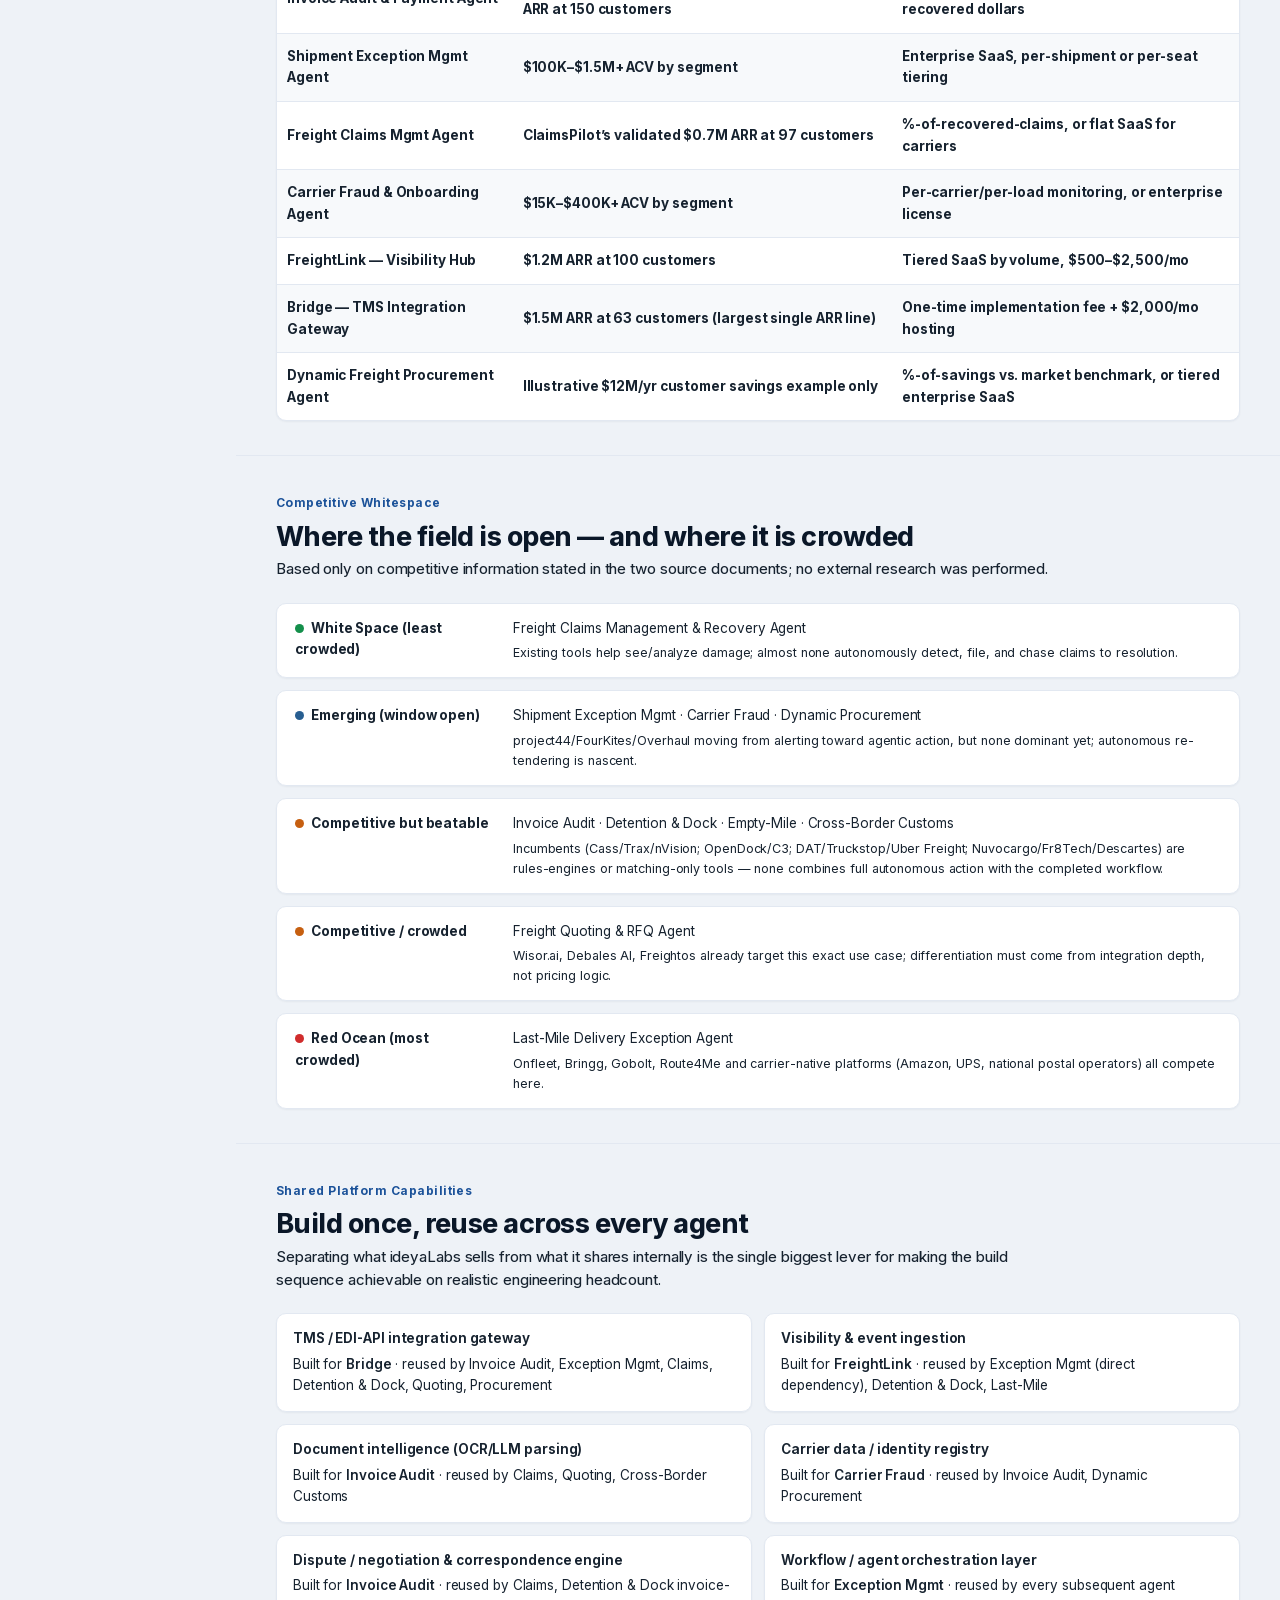
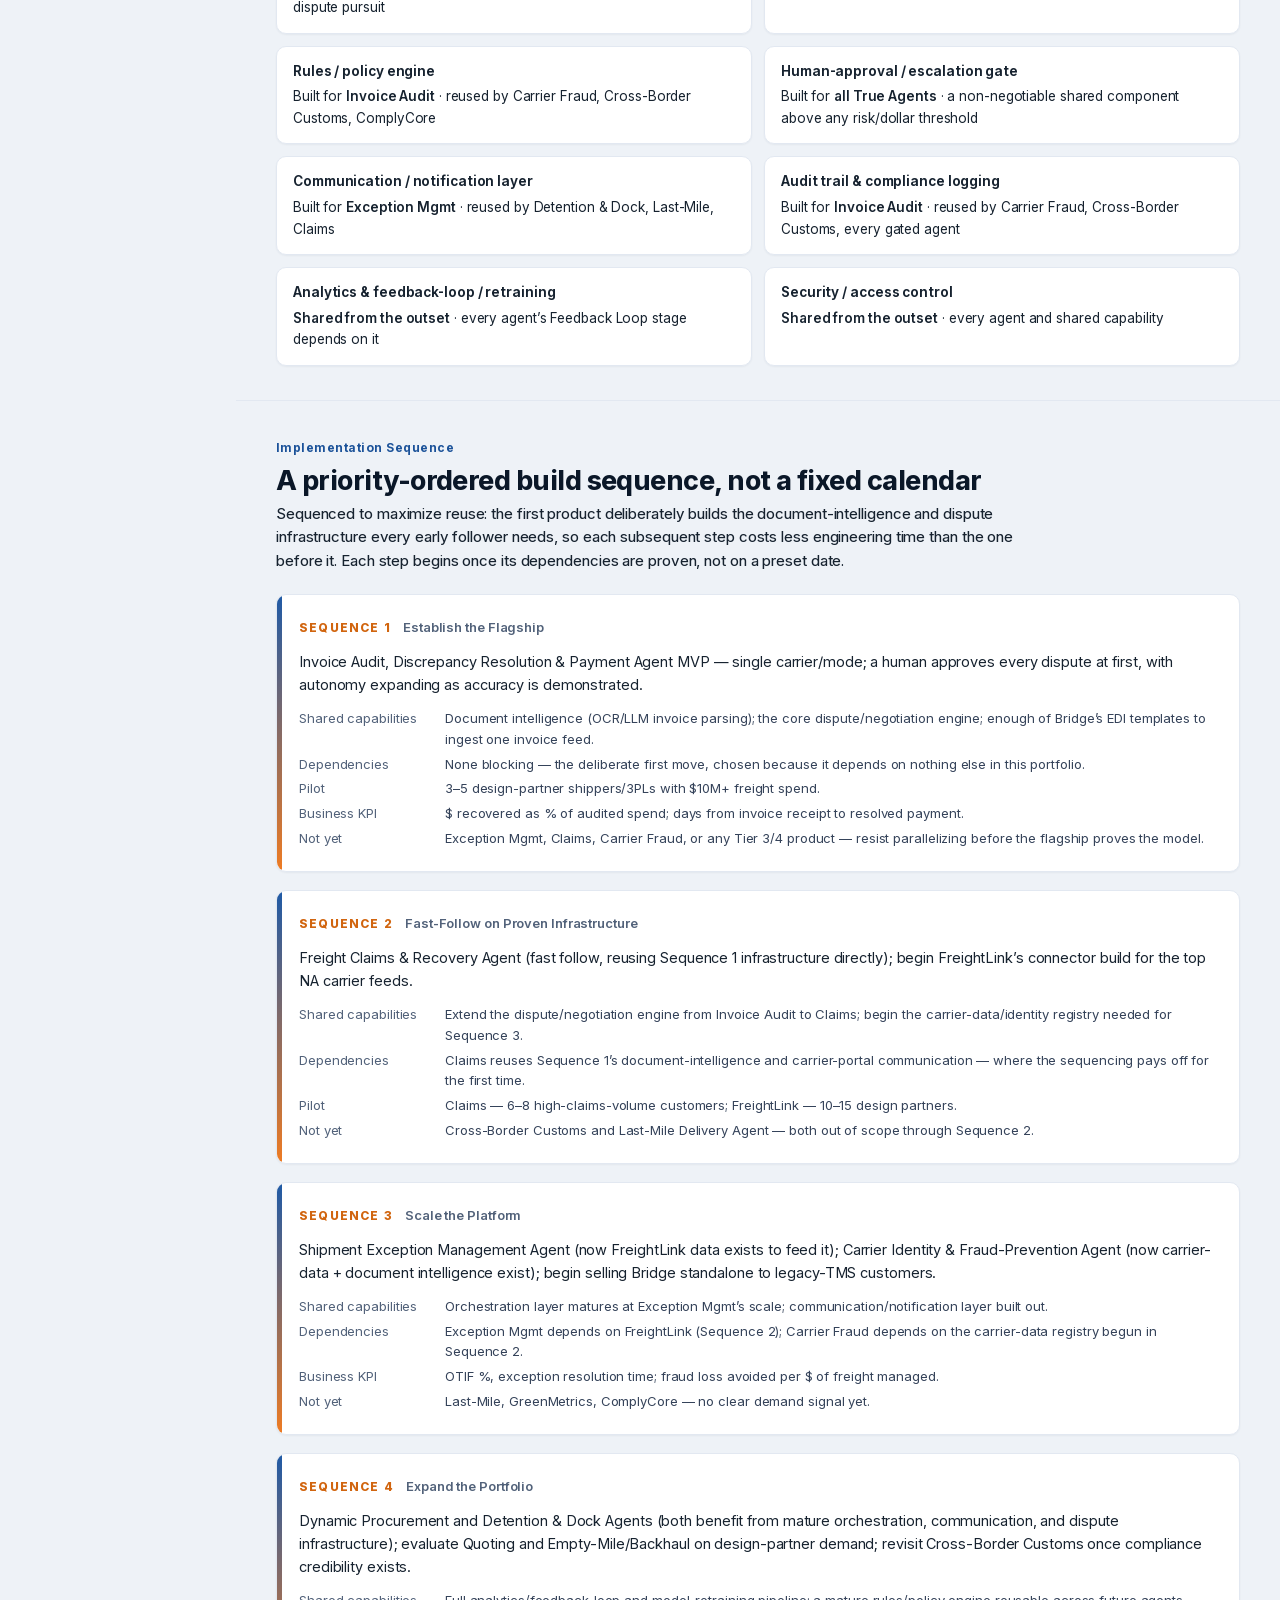
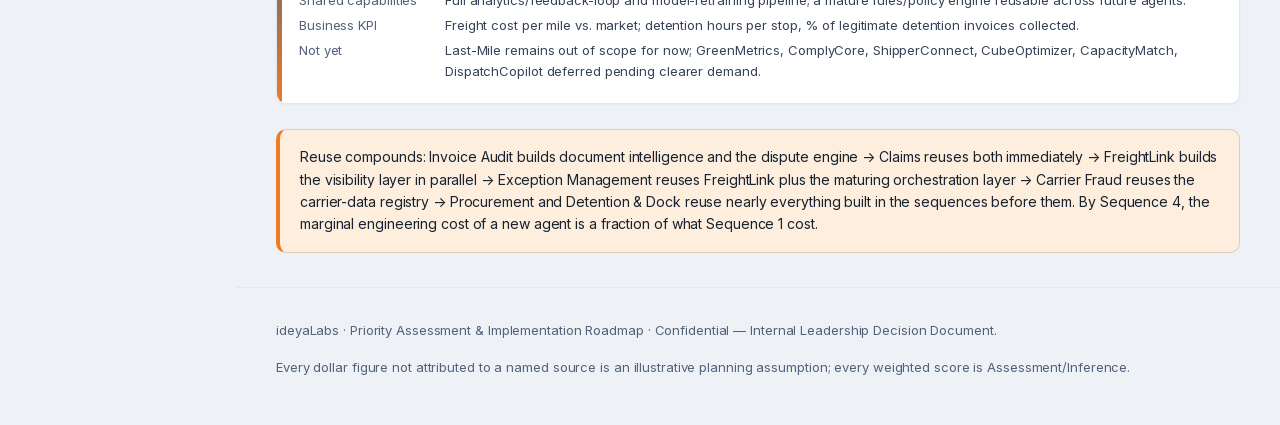
==== commit 480ee558: "Make Roadmap nav label orange to match Strategy (v31)" ====
--- a/index.html
+++ b/index.html
@@ -6,8 +6,8 @@
 <title>ideyaLabs Transportation AI — Priority Assessment & Implementation Roadmap</title>
 <meta name="description" content="Consolidating the Top 15 Transportation Solutions and Top 10 Logistics AI Agents into a focused, sequenced product investment strategy." />
 <link rel="icon" href="assets/ideyalabs-logo.png" />
-<link rel="stylesheet" href="fonts.css?v=30" />
-<link rel="stylesheet" href="styles.css?v=30" />
+<link rel="stylesheet" href="fonts.css?v=31" />
+<link rel="stylesheet" href="styles.css?v=31" />
 <script>
 (function(){try{var t=localStorage.getItem('theme')||((window.matchMedia&&window.matchMedia('(prefers-color-scheme: dark)').matches)?'dark':'light');document.documentElement.setAttribute('data-theme',t);}catch(e){}})();
 </script>
@@ -448,7 +448,7 @@
   </div>
 </footer>
 
-<script src="app.js?v=30"></script>
-<script src="sidebar.js?v=30"></script>
+<script src="app.js?v=31"></script>
+<script src="sidebar.js?v=31"></script>
 </body>
 </html>
--- a/styles.css
+++ b/styles.css
@@ -1154,14 +1154,14 @@
 
 /* ---- Sidebar group labels: distinct colors so they stand out ---- */
 .sb-group:nth-child(1) .sb-group-title {
-  color: var(--brand-text) !important;
+  color: var(--accent-text) !important;
   font-size: 12px !important; font-weight: 800 !important; letter-spacing: .1em;
 }
 .sb-group:nth-child(2) .sb-group-title {
   color: var(--accent-text) !important;
   font-size: 12px !important; font-weight: 800 !important; letter-spacing: .1em;
 }
-.sb-group:nth-child(1) .sb-group-title::before { background: var(--brand) !important; }
+.sb-group:nth-child(1) .sb-group-title::before { background: var(--accent) !important; }
 .sb-group:nth-child(2) .sb-group-title::before { background: var(--accent) !important; }
 .sb-group-title::before {
   content: ""; display: inline-block; width: 16px; height: 3px; border-radius: 2px;
